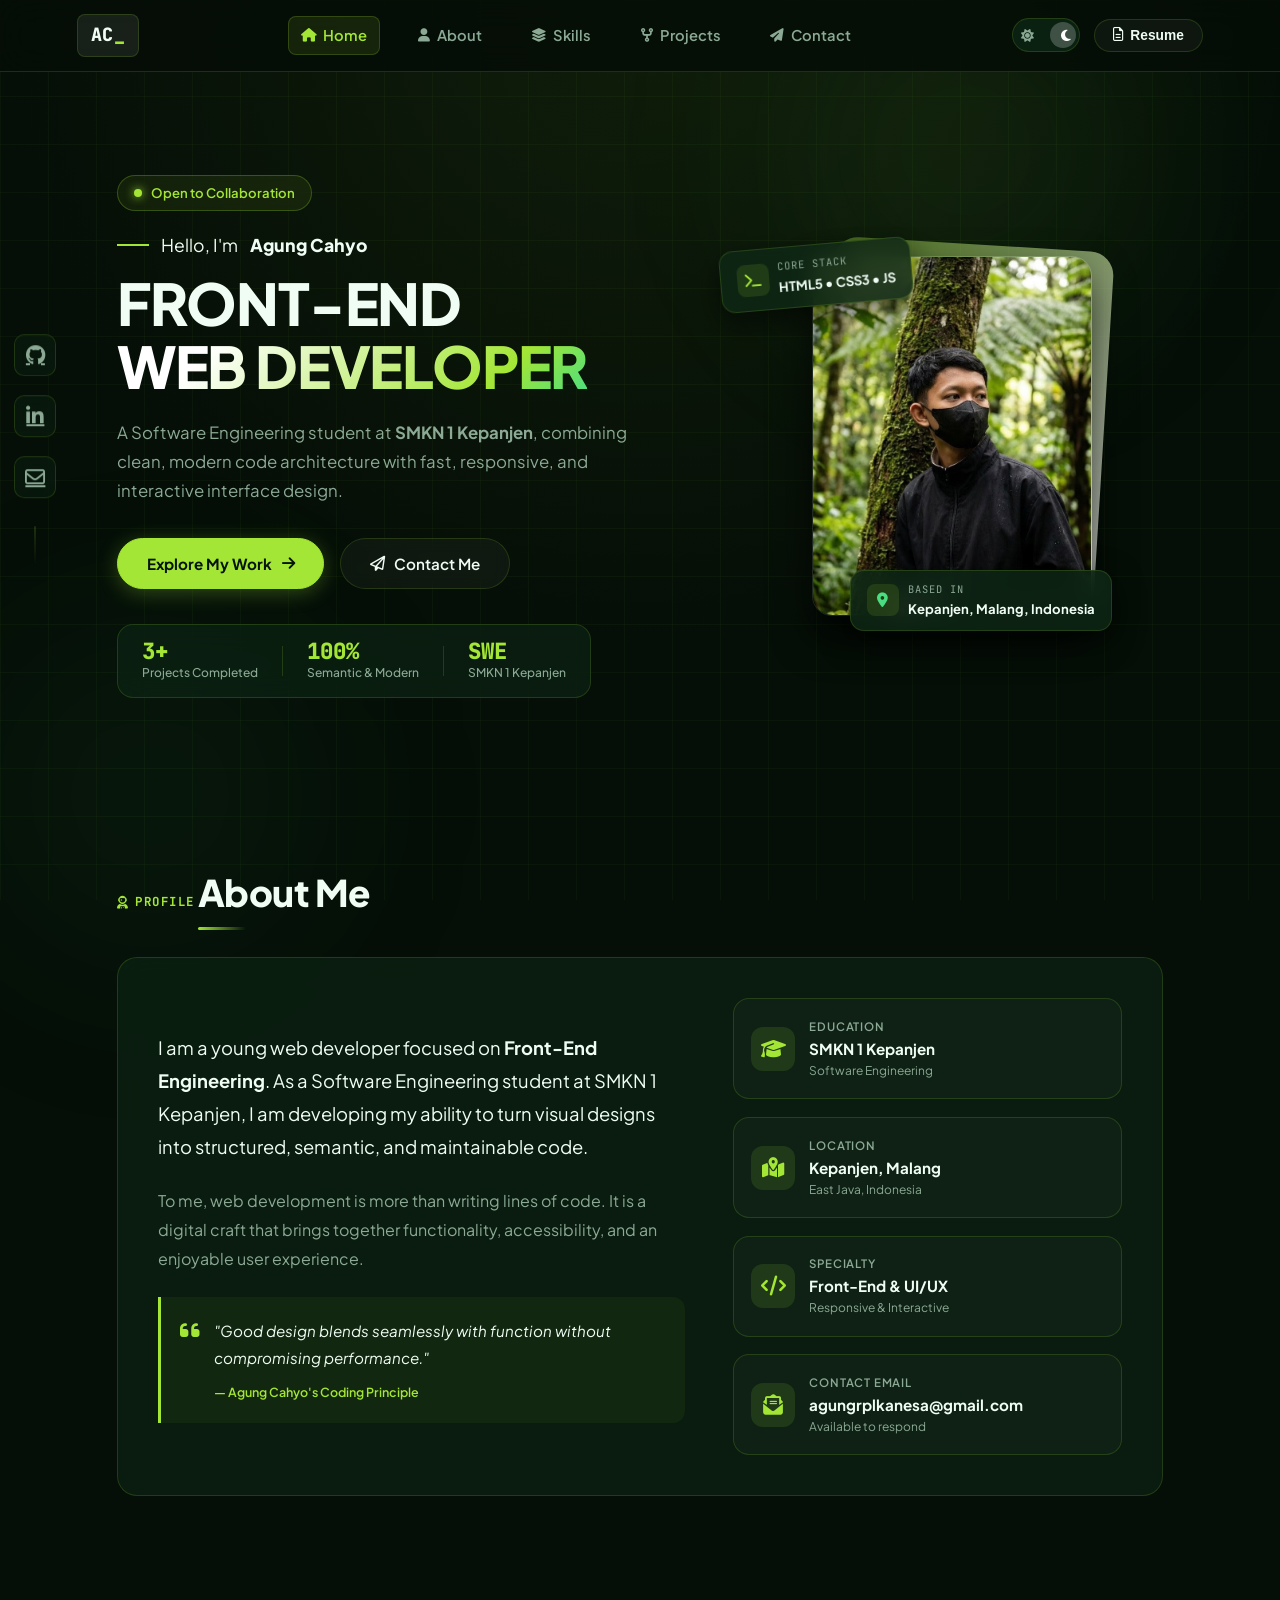
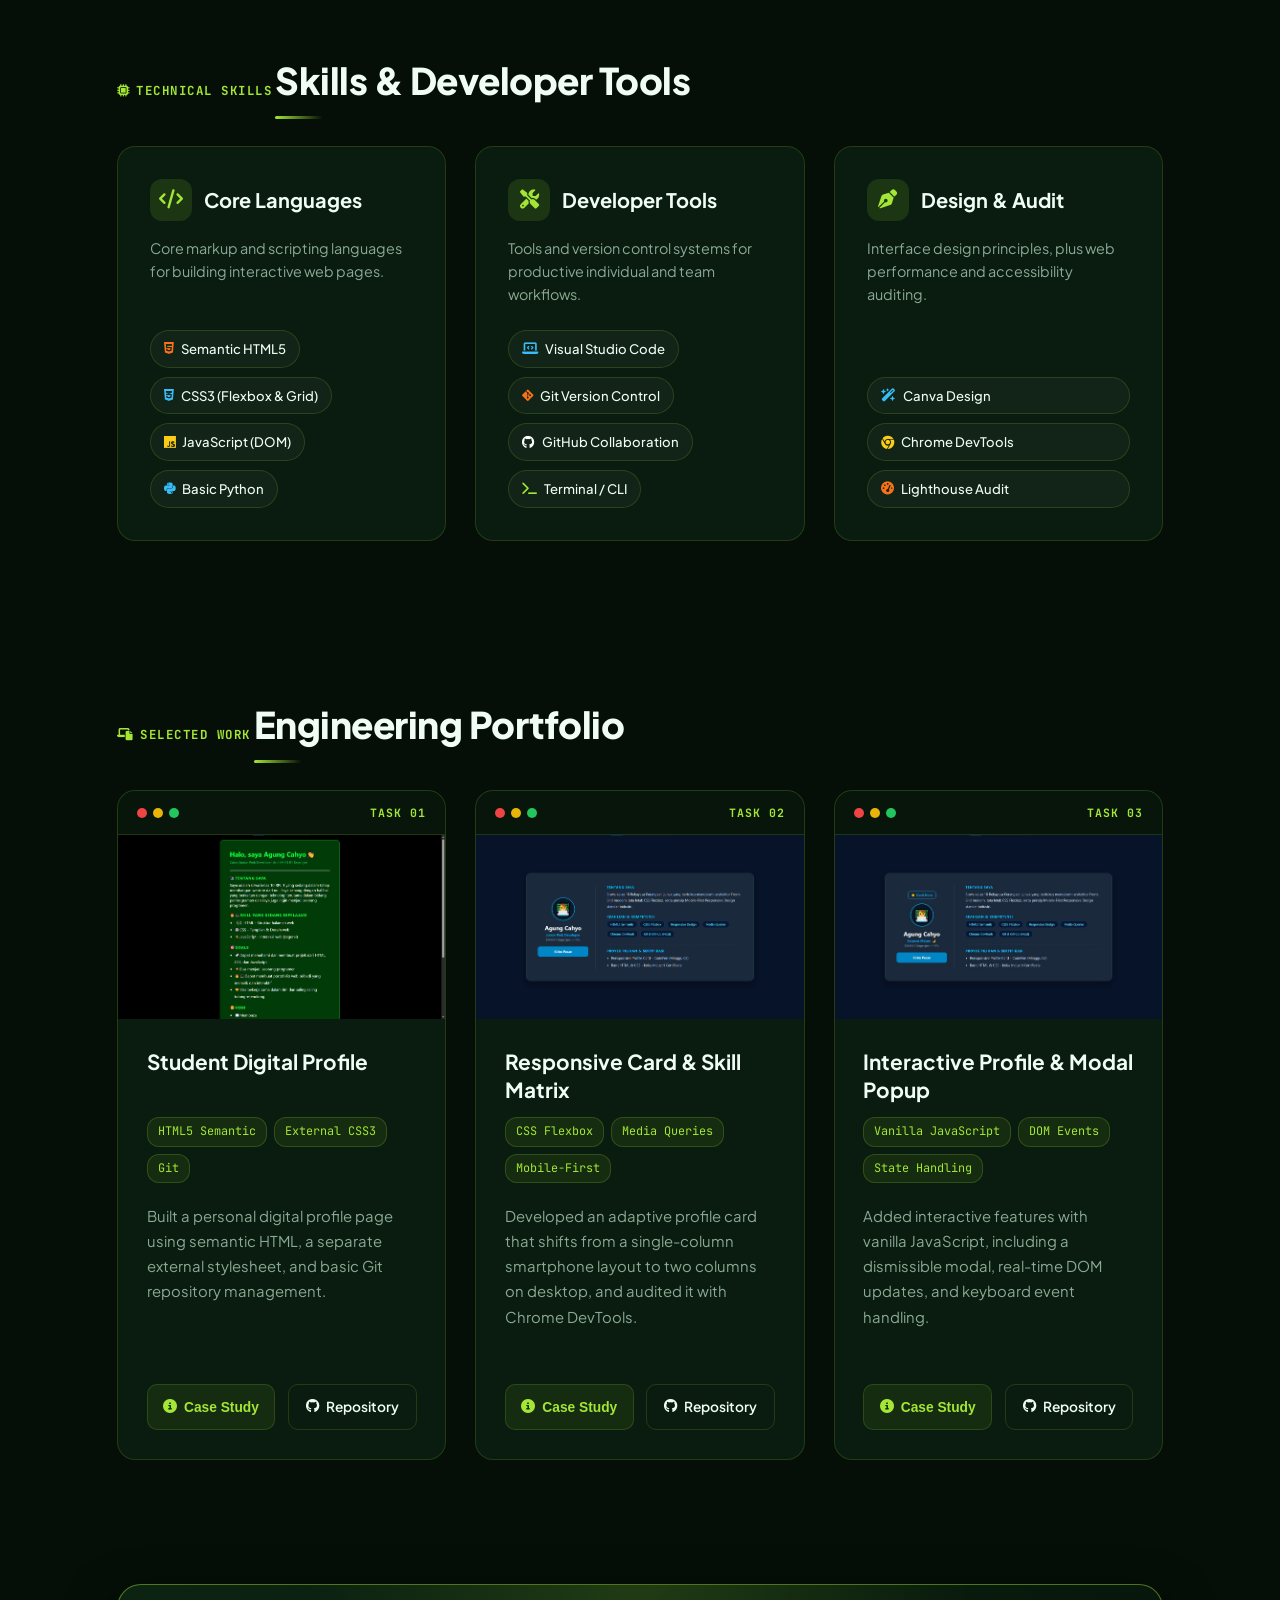
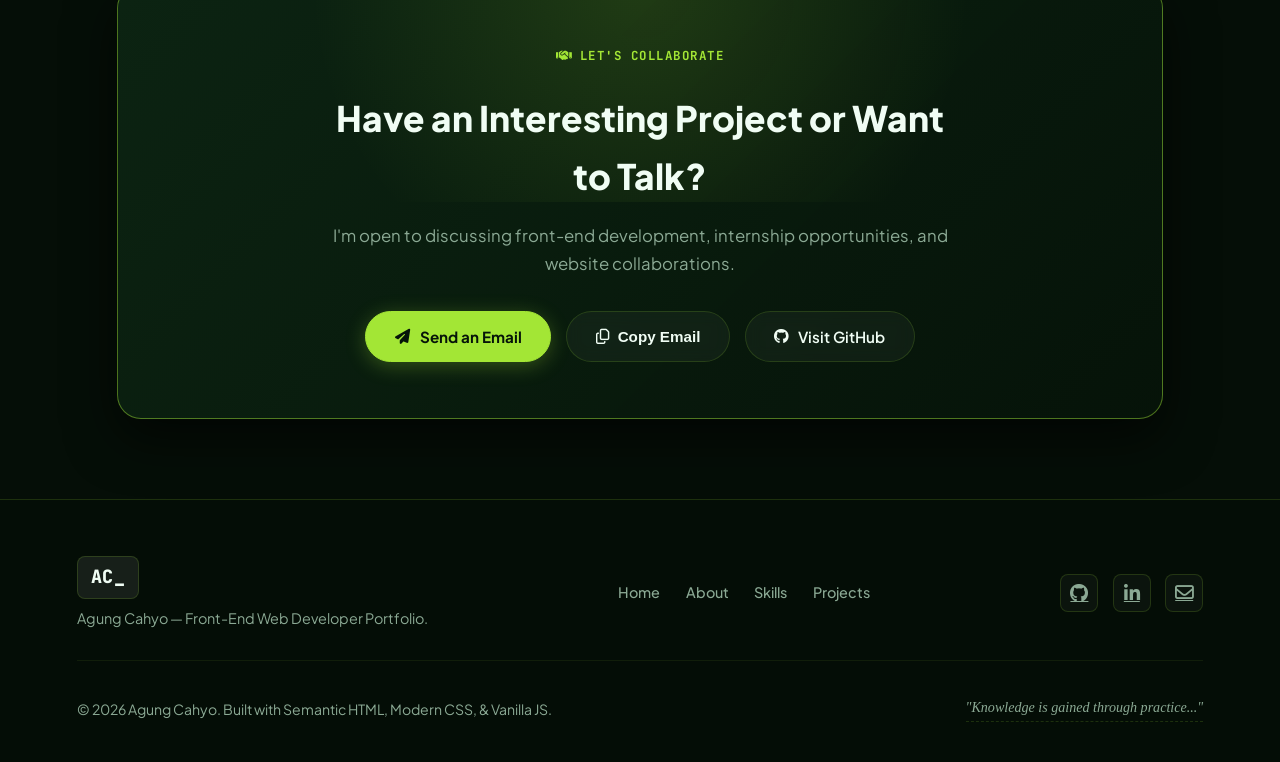
==== index.html @ c2d65a45 "Mendaftarkan file html, css, dan js ke GitHub" ====
<!DOCTYPE html>
<html lang="en">
<head>
    <meta charset="UTF-8">
    <meta name="viewport" content="width=device-width, initial-scale=1.0">
    <title>Agung Cahyo | Front-End Web Developer Portfolio</title>
    <meta name="description" content="The official portfolio of Agung Cahyo, a Software Engineering student at SMKN 1 Kepanjen. Focused on Front-End Web Development and Responsive UI/UX.">
    
    <!-- Google Fonts: Plus Jakarta Sans & JetBrains Mono -->
    <link rel="preconnect" href="https://fonts.googleapis.com">
    <link rel="preconnect" href="https://fonts.gstatic.com" crossorigin>
    <link href="https://fonts.googleapis.com/css2?family=JetBrains+Mono:wght@400;500;600&family=Plus+Jakarta+Sans:wght@400;500;600;700;800&display=swap" rel="stylesheet">
    
    <!-- Font Awesome Icons -->
    <link rel="stylesheet" href="https://cdnjs.cloudflare.com/ajax/libs/font-awesome/6.4.0/css/all.min.css">
    
    <!-- Stylesheet -->
    <link rel="stylesheet" href="style.css">
    
    <!-- JavaScript -->
    <script src="script.js" defer></script>
</head>
<body>

    <!-- Ambient Glowing Orbs -->
    <div class="ambient-glow glow-top" aria-hidden="true"></div>
    <div class="ambient-glow glow-bottom" aria-hidden="true"></div>

    <!-- SIDEBAR IKON SOSIAL (Desktop Kiri) -->
    <aside class="social-sidebar" aria-label="Media Sosial">
        <a href="https://github.com/AgungCahyo02" target="_blank" rel="noopener noreferrer" aria-label="GitHub" title="GitHub Profile">
            <i class="fa-brands fa-github"></i>
        </a>
        <a href="https://www.linkedin.com" target="_blank" rel="noopener noreferrer" aria-label="LinkedIn" title="LinkedIn Profile">
            <i class="fa-brands fa-linkedin-in"></i>
        </a>
        <a href="mailto:agungrplkanesa@gmail.com" aria-label="Send an email" title="Send an email directly">
            <i class="fa-regular fa-envelope"></i>
        </a>
        <div class="sidebar-line"></div>
    </aside>

    <!-- HEADER / NAVIGASI GLASSMORPHISM -->
    <header id="main-header">
        <a href="#hero" class="logo" aria-label="Back to home">
            <span class="logo-text">AC</span><span class="logo-cursor">_</span>
        </a>
        
        <nav id="navbar" aria-label="Navigasi Utama">
            <ul class="nav-links">
                <li><a href="#hero" class="active"><i class="fa-solid fa-house"></i> Home</a></li>
                <li><a href="#about"><i class="fa-solid fa-user"></i> About</a></li>
                <li><a href="#expertise"><i class="fa-solid fa-layer-group"></i> Skills</a></li>
                <li><a href="#projects"><i class="fa-solid fa-code-fork"></i> Projects</a></li>
                <li><a href="#contact-section"><i class="fa-solid fa-paper-plane"></i> Contact</a></li>
            </ul>
        </nav>

        <div class="header-actions">
            <!-- Tombol Toggle Kapsul Mode Gelap/Terang -->
            <button id="theme-toggle" aria-label="Change theme" title="Toggle dark / light mode">
                <div class="switch-thumb"></div>
                <i class="fa-solid fa-sun" aria-hidden="true"></i>
                <i class="fa-solid fa-moon" aria-hidden="true"></i>
            </button>
            
            <button id="btn-resume" class="btn-outline" title="View resume summary">
                <i class="fa-regular fa-file-lines"></i> <span>Resume</span>
            </button>
            
            <!-- Tombol Hamburger Mobile -->
            <button id="menu-toggle" class="menu-toggle" aria-label="Open navigation menu" aria-expanded="false">
                <i class="fa-solid fa-bars"></i>
            </button>
        </div>
    </header>

    <main>
        <!-- HERO SECTION: High Impact Split Screen -->
        <section id="hero" class="hero-bg">
            <span id="home" class="anchor-target"></span>
            
            <div class="hero-grid">
                <!-- Kolom Kiri: Teks & Tombol Interaktif -->
                <div class="hero-text">
                    <!-- Status Badge -->
                    <div class="status-pill">
                        <span class="status-dot"></span>
                        <span>Open to Collaboration</span>
                    </div>

                    <p class="greeting">
                        <span class="line"></span> Hello, I'm <strong class="name-highlight">Agung Cahyo</strong>
                    </p>
                    
                    <h1 class="hero-title">
                        FRONT-END<br>
                        <span class="text-gradient">WEB DEVELOPER</span>
                    </h1>
                    
                    <p class="description">
                        A Software Engineering student at <strong>SMKN 1 Kepanjen</strong>, combining clean, modern code architecture with fast, responsive, and interactive interface design.
                    </p>

                    <div class="hero-buttons">
                        <a href="#projects" class="btn-primary">
                            <span>Explore My Work</span>
                            <i class="fa-solid fa-arrow-right"></i>
                        </a>
                        <a href="#contact" id="btn-kontak" class="btn-secondary">
                            <i class="fa-regular fa-paper-plane"></i>
                            <span>Contact Me</span>
                        </a>
                    </div>

                    <!-- Quick Stats Ribbon -->
                    <div class="hero-stats">
                        <div class="stat-card">
                            <span class="stat-number">3+</span>
                            <span class="stat-label">Projects Completed</span>
                        </div>
                        <div class="stat-separator"></div>
                        <div class="stat-card">
                            <span class="stat-number">100%</span>
                            <span class="stat-label">Semantic & Modern</span>
                        </div>
                        <div class="stat-separator"></div>
                        <div class="stat-card">
                            <span class="stat-number">SWE</span>
                            <span class="stat-label">SMKN 1 Kepanjen</span>
                        </div>
                    </div>
                </div>

                <!-- Kolom Kanan: Foto Profil & Frame Geometris -->
                <div class="hero-image-wrapper">
                    <!-- Floating Badge Atas -->
                    <div class="floating-badge badge-top">
                        <span class="badge-icon"><i class="fa-solid fa-terminal"></i></span>
                        <div class="badge-text-group">
                            <span class="badge-sub">CORE STACK</span>
                            <strong>HTML5 • CSS3 • JS</strong>
                        </div>
                    </div>
                    
                    <!-- Kartu Foto dengan Bingkai Geometris -->
                    <div class="image-card">
                        <div class="card-glow-layer"></div>
                        <img src="ac02.jpeg" alt="Foto Profil Agung Cahyo" class="profile-img">
                        
                        <!-- Floating Badge Bawah -->
                        <div class="floating-badge badge-bottom">
                            <span class="badge-icon pulse-icon"><i class="fa-solid fa-location-dot"></i></span>
                            <div class="badge-text-group">
                                <span class="badge-sub">BASED IN</span>
                                <strong>Kepanjen, Malang, Indonesia</strong>
                            </div>
                        </div>
                    </div>
                </div>
            </div>
        </section>

        <!-- ABOUT SECTION -->
        <section id="about">
            <div class="section-header">
                <span class="section-tag"><i class="fa-solid fa-user-astronaut"></i> PROFILE</span>
                <h2>About Me</h2>
            </div>

            <div class="about-card">
                <div class="about-grid">
                    <div class="about-main-text">
                        <p class="about-lead">
                            I am a young web developer focused on <strong>Front-End Engineering</strong>. As a Software Engineering student at SMKN 1 Kepanjen, I am developing my ability to turn visual designs into structured, semantic, and maintainable code.
                        </p>
                        <p>
                            To me, web development is more than writing lines of code. It is a digital craft that brings together functionality, accessibility, and an enjoyable user experience.
                        </p>

                        <!-- Quote Filosofi -->
                        <div class="code-quote">
                            <i class="fa-solid fa-quote-left quote-icon"></i>
                            <div class="quote-text">
                                <p>"Good design blends seamlessly with function without compromising performance."</p>
                                <span>— Agung Cahyo's Coding Principle</span>
                            </div>
                        </div>
                    </div>

                    <!-- Highlights Matrix -->
                    <div class="about-highlights-grid">
                        <div class="highlight-item">
                            <div class="highlight-icon-box">
                                <i class="fa-solid fa-graduation-cap"></i>
                            </div>
                            <div class="highlight-text">
                                <span class="highlight-label">Education</span>
                                <strong>SMKN 1 Kepanjen</strong>
                                <span class="highlight-sub">Software Engineering</span>
                            </div>
                        </div>

                        <div class="highlight-item">
                            <div class="highlight-icon-box">
                                <i class="fa-solid fa-map-location-dot"></i>
                            </div>
                            <div class="highlight-text">
                                <span class="highlight-label">Location</span>
                                <strong>Kepanjen, Malang</strong>
                                <span class="highlight-sub">East Java, Indonesia</span>
                            </div>
                        </div>

                        <div class="highlight-item">
                            <div class="highlight-icon-box">
                                <i class="fa-solid fa-code"></i>
                            </div>
                            <div class="highlight-text">
                                <span class="highlight-label">Specialty</span>
                                <strong>Front-End & UI/UX</strong>
                                <span class="highlight-sub">Responsive & Interactive</span>
                            </div>
                        </div>

                        <div class="highlight-item">
                            <div class="highlight-icon-box">
                                <i class="fa-solid fa-envelope-open-text"></i>
                            </div>
                            <div class="highlight-text">
                                <span class="highlight-label">Contact Email</span>
                                <strong>agungrplkanesa@gmail.com</strong>
                                <span class="highlight-sub">Available to respond</span>
                            </div>
                        </div>
                    </div>
                </div>
            </div>
        </section>

        <!-- EXPERTISE SECTION -->
        <section id="expertise">
            <div class="section-header">
                <span class="section-tag"><i class="fa-solid fa-microchip"></i> TECHNICAL SKILLS</span>
                <h2>Skills & Developer Tools</h2>
            </div>

            <div class="grid-container">
                <!-- Kategori 1 -->
                <div class="skill-card">
                    <div class="skill-card-top">
                        <div class="skill-icon-wrapper">
                            <i class="fa-solid fa-code"></i>
                        </div>
                        <h3>Core Languages</h3>
                    </div>
                    <p class="skill-card-desc">Core markup and scripting languages for building interactive web pages.</p>
                    <div class="skill-matrix">
                        <span class="skill-tag"><i class="fa-brands fa-html5 text-orange"></i> Semantic HTML5</span>
                        <span class="skill-tag"><i class="fa-brands fa-css3-alt text-blue"></i> CSS3 (Flexbox & Grid)</span>
                        <span class="skill-tag"><i class="fa-brands fa-js text-yellow"></i> JavaScript (DOM)</span>
                        <span class="skill-tag"><i class="fa-brands fa-python text-blue"></i> Basic Python</span>
                    </div>
                </div>
                
                <!-- Kategori 2 -->
                <div class="skill-card">
                    <div class="skill-card-top">
                        <div class="skill-icon-wrapper">
                            <i class="fa-solid fa-screwdriver-wrench"></i>
                        </div>
                        <h3>Developer Tools</h3>
                    </div>
                    <p class="skill-card-desc">Tools and version control systems for productive individual and team workflows.</p>
                    <div class="skill-matrix">
                        <span class="skill-tag"><i class="fa-solid fa-laptop-code text-blue"></i> Visual Studio Code</span>
                        <span class="skill-tag"><i class="fa-brands fa-git-alt text-orange"></i> Git Version Control</span>
                        <span class="skill-tag"><i class="fa-brands fa-github text-white"></i> GitHub Collaboration</span>
                        <span class="skill-tag"><i class="fa-solid fa-terminal text-moss"></i> Terminal / CLI</span>
                    </div>
                </div>
                
                <!-- Kategori 3 -->
                <div class="skill-card">
                    <div class="skill-card-top">
                        <div class="skill-icon-wrapper">
                            <i class="fa-solid fa-pen-nib"></i>
                        </div>
                        <h3>Design & Audit</h3>
                    </div>
                    <p class="skill-card-desc">Interface design principles, plus web performance and accessibility auditing.</p>
                    <div class="skill-matrix skill-matrix-audit">
                        <span class="skill-tag"><i class="fa-solid fa-wand-magic-sparkles text-blue"></i> Canva Design</span>
                        <span class="skill-tag"><i class="fa-brands fa-chrome text-yellow"></i> Chrome DevTools</span>
                        <span class="skill-tag"><i class="fa-solid fa-gauge-high text-orange"></i> Lighthouse Audit</span>
                    </div>
                </div>
            </div>
        </section>

        <!-- PROJECTS SECTION -->
        <section id="projects">
            <div class="section-header">
                <span class="section-tag"><i class="fa-solid fa-laptop-file"></i> SELECTED WORK</span>
                <h2>Engineering Portfolio</h2>
            </div>

            <div class="project-grid">
                <!-- Proyek 1 -->
                <article class="project-card" data-project="1">
                    <a href="https://tugas1-pi.vercel.app/" class="stretched-live-link" target="_blank" rel="noopener noreferrer" aria-label="Open Task 1 live demo"></a>
                    <div class="card-browser-bar">
                        <div class="browser-dots">
                            <span class="dot dot-red"></span>
                            <span class="dot dot-yellow"></span>
                            <span class="dot dot-green"></span>
                        </div>
                        <span class="card-badge-num">TASK 01</span>
                    </div>

                    <img src="foto-tugas1.jpg" alt="Task 1 project preview" class="project-thumbnail">
                    
                    <div class="project-body">
                        <h3>Student Digital Profile</h3>
                        <div class="tech-pills">
                            <span class="pill">HTML5 Semantic</span>
                            <span class="pill">External CSS3</span>
                            <span class="pill">Git</span>
                        </div>
                        <p class="description">
                            Built a personal digital profile page using semantic HTML, a separate external stylesheet, and basic Git repository management.
                        </p>
                    </div>

                    <div class="project-links">
                        <button type="button" class="modal-trigger" data-project="1">
                            <i class="fa-solid fa-circle-info"></i> Case Study
                        </button>
                        <a href="https://github.com/AgungCahyo02/Tugas-1-SMKN-1-KEPANJEN.git" target="_blank" rel="noopener noreferrer" class="repo-link">
                            <i class="fa-brands fa-github"></i> Repository
                        </a>
                    </div>
                </article>

                <!-- Proyek 2 -->
                <article class="project-card" data-project="2">
                    <a href="https://tugas-2-smkn-1-kepanjen.vercel.app/" class="stretched-live-link" target="_blank" rel="noopener noreferrer" aria-label="Open Task 2 live demo"></a>
                    <div class="card-browser-bar">
                        <div class="browser-dots">
                            <span class="dot dot-red"></span>
                            <span class="dot dot-yellow"></span>
                            <span class="dot dot-green"></span>
                        </div>
                        <span class="card-badge-num">TASK 02</span>
                    </div>

                    <img src="foto-tugas2.jpg.png" alt="Task 2 project preview" class="project-thumbnail">

                    <div class="project-body">
                        <h3>Responsive Card & Skill Matrix</h3>
                        <div class="tech-pills">
                            <span class="pill">CSS Flexbox</span>
                            <span class="pill">Media Queries</span>
                            <span class="pill">Mobile-First</span>
                        </div>
                        <p class="description">
                            Developed an adaptive profile card that shifts from a single-column smartphone layout to two columns on desktop, and audited it with Chrome DevTools.
                        </p>
                    </div>

                    <div class="project-links">
                        <button type="button" class="modal-trigger" data-project="2">
                            <i class="fa-solid fa-circle-info"></i> Case Study
                        </button>
                        <a href="https://github.com/AgungCahyo02/Tugas-2-SMKN-1-KEPANJEN.git" target="_blank" rel="noopener noreferrer" class="repo-link">
                            <i class="fa-brands fa-github"></i> Repository
                        </a>
                    </div>
                </article>

                <!-- Proyek 3 -->
                <article class="project-card" data-project="3">
                    <a href="https://tugas-3-smkn-1-kepanjen.vercel.app/" class="stretched-live-link" target="_blank" rel="noopener noreferrer" aria-label="Open Task 3 live demo"></a>
                    <div class="card-browser-bar">
                        <div class="browser-dots">
                            <span class="dot dot-red"></span>
                            <span class="dot dot-yellow"></span>
                            <span class="dot dot-green"></span>
                        </div>
                        <span class="card-badge-num">TASK 03</span>
                    </div>

                    <img src="foto-tugas3.jpg" alt="Task 3 project preview" class="project-thumbnail">

                    <div class="project-body">
                        <h3>Interactive Profile & Modal Popup</h3>
                        <div class="tech-pills">
                            <span class="pill">Vanilla JavaScript</span>
                            <span class="pill">DOM Events</span>
                            <span class="pill">State Handling</span>
                        </div>
                        <p class="description">
                            Added interactive features with vanilla JavaScript, including a dismissible modal, real-time DOM updates, and keyboard event handling.
                        </p>
                    </div>

                    <div class="project-links">
                        <button type="button" class="modal-trigger" data-project="3">
                            <i class="fa-solid fa-circle-info"></i> Case Study
                        </button>
                        <a href="https://github.com/AgungCahyo02/Tugas-3-SMKN-1-KEPANJEN.git" target="_blank" rel="noopener noreferrer" class="repo-link">
                            <i class="fa-brands fa-github"></i> Repository
                        </a>
                    </div>
                </article>
            </div>
        </section>

        <!-- CALL TO ACTION / KONTAK SECTION -->
        <section id="contact-section" class="cta-section">
            <div class="cta-card">
                <div class="cta-content">
                    <span class="section-tag"><i class="fa-solid fa-handshake"></i> LET'S COLLABORATE</span>
                    <h2>Have an Interesting Project or Want to Talk?</h2>
                    <p>I'm open to discussing front-end development, internship opportunities, and website collaborations.</p>
                    
                    <div class="cta-actions">
                        <a href="mailto:agungrplkanesa@gmail.com" class="btn-primary">
                            <i class="fa-solid fa-paper-plane"></i> Send an Email
                        </a>
                        <button type="button" id="btn-copy-email" class="btn-secondary" title="Copy email address">
                            <i class="fa-regular fa-copy"></i> <span id="copy-text">Copy Email</span>
                        </button>
                        <a href="https://github.com/AgungCahyo02" target="_blank" rel="noopener noreferrer" class="btn-secondary">
                            <i class="fa-brands fa-github"></i> Visit GitHub
                        </a>
                    </div>
                </div>
            </div>
        </section>
    </main>

    <!-- FOOTER -->
    <footer>
        <div class="footer-content">
            <div class="footer-top">
                <div class="footer-brand">
                    <span class="logo">AC<span>_</span></span>
                    <p>Agung Cahyo — Front-End Web Developer Portfolio.</p>
                </div>

                <div class="footer-nav">
                    <a href="#hero">Home</a>
                    <a href="#about">About</a>
                    <a href="#expertise">Skills</a>
                    <a href="#projects">Projects</a>
                </div>

                <div class="footer-social">
                    <a href="https://github.com/AgungCahyo02" target="_blank" rel="noopener noreferrer" aria-label="GitHub"><i class="fa-brands fa-github"></i></a>
                    <a href="https://www.linkedin.com" target="_blank" rel="noopener noreferrer" aria-label="LinkedIn"><i class="fa-brands fa-linkedin-in"></i></a>
                    <a href="mailto:agungrplkanesa@gmail.com" aria-label="Email"><i class="fa-regular fa-envelope"></i></a>
                </div>
            </div>

            <div class="footer-bottom">
                <p>&copy; <span id="year">2026</span> Agung Cahyo. Built with Semantic HTML, Modern CSS, & Vanilla JS.</p>
                <div class="easter-egg">
                    <span class="javanese-text" title="Macapat Sinom philosophy: Knowledge is gained through practice and action">"Knowledge is gained through practice..."</span>
                </div>
            </div>
        </div>
    </footer>

    <!-- Floating Back to Top Button -->
    <button id="btn-back-to-top" class="back-to-top" aria-label="Back to the top of the page" title="Back to top">
        <i class="fa-solid fa-arrow-up"></i>
    </button>

    <!-- Toast Notification (Salin Email Feedback) -->
    <div id="toast" class="toast" role="status" aria-live="polite">
        <i class="fa-solid fa-circle-check"></i> <span>Email address copied to clipboard!</span>
    </div>

    <!-- 1. MODAL KONTAK -->
    <div id="modalKontak" class="modal-overlay" role="dialog" aria-modal="true" aria-labelledby="modalKontakTitle">
        <div class="modal-box">
            <div class="modal-icon-header">
                <i class="fa-regular fa-paper-plane"></i>
            </div>
            <h2 id="modalKontakTitle">Contact Me</h2>
            <p>Please reach out through your preferred channel:</p>
            
            <div class="modal-actions-grid">
                <a href="mailto:agungrplkanesa@gmail.com" class="btn-primary">
                    <i class="fa-regular fa-envelope"></i> Send Email
                </a>
                <a href="https://github.com/AgungCahyo02" class="btn-secondary" target="_blank" rel="noopener noreferrer">
                    <i class="fa-brands fa-github"></i> GitHub Profile
                </a>
            </div>

            <div class="contact-email-badge">
                <i class="fa-solid fa-at"></i> agungrplkanesa@gmail.com
            </div>

            <button id="btnTutupModal" class="btn-tutup">Close</button>
        </div>
    </div>

    <!-- 2. MODAL STUDI KASUS PROYEK -->
    <div id="modalStudiKasus" class="modal-overlay" role="dialog" aria-modal="true" aria-labelledby="studiKasusTitle">
        <div class="modal-box modal-box-large">
            <div class="modal-header">
                <span class="badge-label" id="studiKasusTag">CASE STUDY</span>
                <h2 id="studiKasusTitle">Project Title</h2>
                <p id="studiKasusStack" class="tech-stack">Tech Stack</p>
            </div>
            <div class="modal-body">
                <div class="case-study-section">
                    <h4><i class="fa-solid fa-bullseye"></i> Project Overview</h4>
                    <p id="studiKasusOverview">Project description...</p>
                </div>
                <div class="case-study-section">
                    <h4><i class="fa-solid fa-list-check"></i> Key Skills & Highlights</h4>
                    <ul id="studiKasusPoints" class="case-points-list">
                        <!-- Diisi secara dinamis via JS -->
                    </ul>
                </div>
            </div>
            <div class="modal-footer-actions">
                <a id="studiKasusRepo" href="#" target="_blank" rel="noopener noreferrer" class="btn-primary">
                    <i class="fa-brands fa-github"></i> Visit Repository
                </a>
                <button id="btnTutupStudiKasus" class="btn-secondary">Close</button>
            </div>
        </div>
    </div>

    <!-- 3. MODAL RESUME -->
    <div id="modalResume" class="modal-overlay" role="dialog" aria-modal="true" aria-labelledby="resumeTitle">
        <div class="modal-box">
            <div class="modal-icon-header">
                <i class="fa-regular fa-file-lines"></i>
            </div>
            <h2 id="resumeTitle">Resume Summary</h2>
            <div class="resume-preview">
                <p class="resume-intro"><strong>Agung Cahyo</strong> — Software Engineering student at SMKN 1 Kepanjen</p>
                <div class="resume-points">
                    <p><i class="fa-solid fa-check text-moss"></i> <strong>Focus:</strong> Front-End Web Development, Responsive UI/UX</p>
                    <p><i class="fa-solid fa-check text-moss"></i> <strong>Tech:</strong> Semantic HTML5, Modern CSS3, Vanilla JS DOM, Git</p>
                    <p><i class="fa-solid fa-check text-moss"></i> <strong>Auditing:</strong> Chrome DevTools Emulation & Lighthouse</p>
                </div>
                <p class="resume-note">A full Curriculum Vitae (CV) in PDF format is available upon request by email.</p>
            </div>
            <div class="modal-actions-grid">
                <a href="mailto:agungrplkanesa@gmail.com?subject=Request%20CV%20Agung%20Cahyo" class="btn-primary">
                    <i class="fa-solid fa-paper-plane"></i> Request CV by Email
                </a>
            </div>
            <button id="btnTutupResume" class="btn-tutup">Close</button>
        </div>
    </div>

</body>
</html>
---- style.css ----
/* ==========================================================================
    AGUNG CAHYO - PORTFOLIO STYLESHEET
   SMKN 1 KEPANJEN - REKAYASA PERANGKAT LUNAK
   FULLY RESPONSIVE (MOBILE, TABLET, DESKTOP)
   ========================================================================== */

/* 1. RESET & VARIABEL GLOBAL
   ========================================================================== */
*, 
*::before, 
*::after {
    margin: 0;
    padding: 0;
    box-sizing: border-box;
}

html, 
body {
    max-width: 100%;
    width: 100%;
}

main {
    width: 100%;
    max-width: 100%;
    overflow-x: hidden;
    position: relative;
}

footer {
    width: 100%;
    max-width: 100%;
    overflow-x: hidden;
}

html {
    scroll-behavior: smooth;
    scroll-padding-top: 85px;
    font-size: 16px;
}

img, 
picture, 
video, 
canvas, 
svg {
    max-width: 100%;
    height: auto;
    display: block;
}

:root {
    /* Tema Gelap (Default) */
    --bg-main: #050e07; 
    --bg-card: rgba(13, 38, 20, 0.65); 
    --bg-card-hover: rgba(18, 54, 28, 0.85);
    --text-main: #f0fdf4; 
    --text-muted: #8ba994; 
    --accent-moss: #a3e635; 
    --accent-moss-glow: rgba(163, 230, 53, 0.28);
    --accent-emerald: #4ade80;
    --border-color: rgba(163, 230, 53, 0.16); 
    --border-hover: rgba(163, 230, 53, 0.45);
    --header-bg: rgba(5, 14, 7, 0.85);
    --glass-blur: blur(16px);
    --font-sans: 'Plus Jakarta Sans', system-ui, -apple-system, sans-serif;
    --font-mono: 'JetBrains Mono', ui-monospace, monospace;
}

body {
    font-family: var(--font-sans);
    background-color: var(--bg-main);
    color: var(--text-main);
    line-height: 1.65;
    min-height: 100vh;
    position: relative;
    -webkit-font-smoothing: antialiased;
    background-image: 
        radial-gradient(circle at 50% 0%, rgba(163, 230, 53, 0.07) 0%, transparent 60%),
        linear-gradient(rgba(163, 230, 53, 0.035) 1px, transparent 1px),
        linear-gradient(90deg, rgba(163, 230, 53, 0.035) 1px, transparent 1px);
    background-size: 100% 100%, 48px 48px, 48px 48px;
    background-attachment: fixed;
}

body, header, .skill-card, .project-card, .about-card, .floating-badge, .logo, .modal-box, .cta-card {
    transition: background-color 0.4s ease, color 0.4s ease, border-color 0.4s ease, box-shadow 0.4s ease;
}

/* Helper Classes */
.text-moss { color: var(--accent-moss) !important; }
.text-orange { color: #f97316 !important; }
.text-blue { color: #38bdf8 !important; }
.text-yellow { color: #facc15 !important; }
.text-white { color: #ffffff !important; }

.anchor-target {
    display: block;
    position: relative;
    top: -85px;
    visibility: hidden;
}

/* Ambient Glowing Background Orbs */
.ambient-glow {
    position: fixed;
    border-radius: 50%;
    filter: blur(100px);
    pointer-events: none;
    z-index: 0;
    opacity: 0.6;
    max-width: 100vw;
    transition: opacity 0.5s ease;
}

.glow-top {
    top: -100px;
    right: 5%;
    width: clamp(300px, 45vw, 500px);
    height: clamp(300px, 45vw, 500px);
    background: radial-gradient(circle, rgba(163, 230, 53, 0.18) 0%, rgba(34, 197, 94, 0.08) 50%, transparent 70%);
}

.glow-bottom {
    top: 55%;
    left: -150px;
    width: clamp(350px, 50vw, 600px);
    height: clamp(350px, 50vw, 600px);
    background: radial-gradient(circle, rgba(74, 222, 128, 0.12) 0%, transparent 65%);
}

/* 2. SIDEBAR IKON SOSIAL (Desktop Kiri)
   ========================================================================== */
.social-sidebar {
    position: fixed;
    left: 0;
    top: 50%;
    transform: translateY(-50%);
    display: flex;
    flex-direction: column;
    align-items: center;
    gap: 1.2rem;
    padding: 1.5rem 0.9rem;
    z-index: 100;
}

.social-sidebar a {
    color: var(--text-muted);
    font-size: 1.25rem;
    width: 42px;
    height: 42px;
    border-radius: 10px;
    display: flex;
    align-items: center;
    justify-content: center;
    background: rgba(13, 38, 20, 0.4);
    border: 1px solid var(--border-color);
    backdrop-filter: blur(8px);
    transition: all 0.3s cubic-bezier(0.34, 1.56, 0.64, 1);
}

.social-sidebar a:hover {
    color: var(--accent-moss);
    border-color: var(--accent-moss);
    background: rgba(163, 230, 53, 0.12);
    transform: translateX(5px) scale(1.1);
    box-shadow: 0 4px 15px var(--accent-moss-glow);
}

.sidebar-line {
    width: 2px;
    height: 40px;
    background: linear-gradient(to bottom, var(--border-color), transparent);
    margin-top: 0.5rem;
}

/* 3. HEADER & NAVIGASI GLASSMORPHISM
   ========================================================================== */
header {
    position: sticky;
    top: 0;
    z-index: 1000;
    background: var(--header-bg);
    backdrop-filter: var(--glass-blur);
    -webkit-backdrop-filter: var(--glass-blur);
    border-bottom: 1px solid var(--border-color);
    display: flex;
    justify-content: space-between;
    align-items: center;
    padding: 0.85rem 6% 0.85rem max(6%, 76px);
    max-width: 100%;
    width: 100%;
}

.logo {
    display: inline-flex;
    align-items: center;
    background: rgba(255, 255, 255, 0.08);
    border: 1px solid var(--border-color);
    padding: 0.35rem 0.8rem;
    border-radius: 8px;
    text-decoration: none;
    font-family: var(--font-mono);
    font-weight: 800;
    font-size: 1.15rem;
    letter-spacing: 0.5px;
    color: var(--text-main);
    transition: all 0.3s ease;
    flex-shrink: 0;
}

.logo-text {
    color: inherit;
}

.logo .logo-cursor {
    color: var(--accent-moss);
    animation: blink 1.2s infinite;
}

@keyframes blink {
    0%, 100% { opacity: 1; }
    50% { opacity: 0; }
}

.logo:hover {
    border-color: var(--accent-moss);
    box-shadow: 0 0 15px var(--accent-moss-glow);
    transform: translateY(-1px);
}

.nav-links {
    display: flex;
    gap: clamp(1rem, 2vw, 1.8rem);
    list-style: none;
    align-items: center;
}

.nav-links a {
    color: var(--text-muted);
    text-decoration: none;
    font-size: 0.92rem;
    font-weight: 600;
    padding: 0.4rem 0.75rem;
    border-radius: 8px;
    display: inline-flex;
    align-items: center;
    gap: 7px;
    transition: all 0.25s ease;
    white-space: nowrap;
}

.nav-links a i {
    font-size: 0.85rem;
    color: var(--text-muted);
    transition: color 0.25s ease;
}

.nav-links a:hover {
    color: var(--text-main);
    background: rgba(163, 230, 53, 0.07);
}

.nav-links a:hover i {
    color: var(--accent-moss);
}

.nav-links a.active {
    color: var(--accent-moss);
    background: rgba(163, 230, 53, 0.1);
    border: 1px solid rgba(163, 230, 53, 0.2);
}

.nav-links a.active i {
    color: var(--accent-moss);
}

.header-actions {
    display: flex;
    align-items: center;
    gap: 0.85rem;
    flex-shrink: 0;
}

/* Tombol Toggle Tema */
#theme-toggle {
    position: relative;
    display: flex;
    align-items: center;
    justify-content: space-between;
    width: 68px; 
    height: 34px; 
    background-color: rgba(13, 38, 20, 0.8); 
    border-radius: 50px;
    border: 1px solid var(--border-color);
    padding: 0 8px;
    cursor: pointer;
    outline: none;
    transition: all 0.3s ease;
}

#theme-toggle:hover {
    border-color: var(--accent-moss);
    box-shadow: 0 0 12px var(--accent-moss-glow);
}

.switch-thumb {
    position: absolute;
    top: 50%;
    left: 3px;
    transform: translateY(-50%) translateX(34px);
    width: 26px; 
    height: 26px;
    background-color: rgba(255, 255, 255, 0.22);
    border-radius: 50%;
    z-index: 1;
    pointer-events: none;
    transition: transform 0.4s cubic-bezier(0.34, 1.56, 0.64, 1);
}

#theme-toggle i {
    font-size: 13px; 
    color: var(--text-muted);
    z-index: 2;
    pointer-events: none;
    transition: color 0.4s ease;
}

#theme-toggle .fa-moon { color: #ffffff; }
#theme-toggle .fa-sun { color: var(--text-muted); }

.btn-outline {
    background: rgba(255, 255, 255, 0.04);
    border: 1px solid var(--border-color);
    color: var(--text-main);
    padding: 0.48rem 1.15rem;
    border-radius: 20px;
    text-decoration: none;
    font-size: 0.86rem;
    font-weight: 600;
    display: inline-flex;
    align-items: center;
    gap: 7px;
    cursor: pointer;
    transition: all 0.3s ease;
    white-space: nowrap;
}

.btn-outline:hover { 
    background: var(--accent-moss); 
    color: #061409; 
    border-color: var(--accent-moss);
    box-shadow: 0 4px 15px var(--accent-moss-glow);
    transform: translateY(-1px);
}

.menu-toggle {
    display: none;
    background: rgba(255, 255, 255, 0.05);
    border: 1px solid var(--border-color);
    color: var(--text-main);
    width: 40px;
    height: 40px;
    border-radius: 10px;
    align-items: center;
    justify-content: center;
    cursor: pointer;
    font-size: 1.15rem;
    transition: 0.3s;
}

.menu-toggle:hover {
    border-color: var(--accent-moss);
    color: var(--accent-moss);
}

/* 4. HERO SECTION
   ========================================================================== */
.hero-bg {
    position: relative;
}

#hero {
    max-width: 1200px;
    margin: 0 auto;
    padding: clamp(3rem, 6vw, 4.5rem) 6% clamp(2.5rem, 5vw, 3.5rem) max(6%, 76px);
    position: relative;
    z-index: 1;
}

.hero-grid {
    display: grid;
    grid-template-columns: 1.15fr 0.85fr;
    gap: clamp(2rem, 4vw, 3.5rem);
    align-items: center;
    min-height: 65vh;
}

/* Status Pill */
.status-pill {
    display: inline-flex;
    align-items: center;
    gap: 9px;
    padding: 0.4rem 1rem;
    background: rgba(163, 230, 53, 0.08);
    border: 1px solid rgba(163, 230, 53, 0.25);
    border-radius: 50px;
    font-size: clamp(0.75rem, 1.8vw, 0.82rem);
    font-weight: 600;
    color: var(--accent-moss);
    margin-bottom: 1.2rem;
    backdrop-filter: blur(8px);
    max-width: 100%;
}

.status-dot {
    width: 8px;
    height: 8px;
    background-color: var(--accent-moss);
    border-radius: 50%;
    box-shadow: 0 0 10px var(--accent-moss);
    animation: pulseDot 2s infinite;
    flex-shrink: 0;
}

@keyframes pulseDot {
    0% { transform: scale(0.95); box-shadow: 0 0 0 0 rgba(163, 230, 53, 0.7); }
    70% { transform: scale(1); box-shadow: 0 0 0 8px rgba(163, 230, 53, 0); }
    100% { transform: scale(0.95); box-shadow: 0 0 0 0 rgba(163, 230, 53, 0); }
}

.greeting {
    display: flex;
    align-items: center;
    gap: 12px;
    color: var(--text-main);
    font-size: clamp(1rem, 2vw, 1.1rem);
    margin-bottom: 0.8rem;
}

.greeting .line {
    width: 32px;
    height: 2px;
    background: var(--accent-moss);
    flex-shrink: 0;
}

.name-highlight {
    color: var(--text-main);
    font-weight: 800;
}

.hero-title {
    font-size: clamp(2.2rem, 5.5vw, 3.6rem);
    font-weight: 800;
    line-height: 1.08;
    letter-spacing: -1.2px;
    margin-bottom: 1.3rem;
    word-break: break-word;
}

.text-gradient {
    background: linear-gradient(135deg, #ffffff 20%, var(--accent-moss) 80%, #4ade80 100%);
    -webkit-background-clip: text;
    background-clip: text;
    -webkit-text-fill-color: transparent;
    color: transparent;
    display: inline-block;
}

.hero-text .description {
    color: var(--text-muted);
    font-size: clamp(0.95rem, 1.8vw, 1.05rem);
    max-width: 95%;
    margin-bottom: 2rem;
    line-height: 1.75;
}

.hero-buttons {
    display: flex;
    gap: 1rem;
    flex-wrap: wrap;
    margin-bottom: 2.2rem;
}

.btn-primary {
    display: inline-flex;
    align-items: center;
    gap: 10px;
    background: var(--accent-moss);
    color: #061409;
    padding: 0.75rem 1.8rem;
    border-radius: 30px;
    text-decoration: none;
    font-weight: 700;
    font-size: 0.95rem;
    border: 1px solid var(--accent-moss);
    cursor: pointer;
    box-shadow: 0 4px 20px var(--accent-moss-glow);
    transition: all 0.3s cubic-bezier(0.34, 1.56, 0.64, 1);
    white-space: nowrap;
}

.btn-primary:hover { 
    background: #bbf7d0; 
    border-color: #bbf7d0;
    transform: translateY(-3px) scale(1.02); 
    box-shadow: 0 8px 25px rgba(163, 230, 53, 0.5);
}

.btn-secondary {
    display: inline-flex;
    align-items: center;
    gap: 9px;
    background: rgba(255, 255, 255, 0.04);
    color: var(--text-main);
    border: 1px solid var(--border-color);
    padding: 0.75rem 1.8rem;
    border-radius: 30px;
    text-decoration: none;
    font-weight: 600;
    font-size: 0.95rem;
    cursor: pointer;
    backdrop-filter: blur(8px);
    transition: all 0.3s ease;
    white-space: nowrap;
}

.btn-secondary:hover { 
    border-color: var(--accent-moss); 
    color: var(--accent-moss);
    background: rgba(163, 230, 53, 0.08);
    transform: translateY(-2px);
}

/* Quick Stats Ribbon */
.hero-stats {
    display: inline-flex;
    align-items: center;
    gap: clamp(1rem, 2.5vw, 1.5rem);
    background: var(--bg-card);
    border: 1px solid var(--border-color);
    padding: 0.85rem clamp(1rem, 2vw, 1.5rem);
    border-radius: 16px;
    backdrop-filter: var(--glass-blur);
    max-width: 100%;
    flex-wrap: wrap;
}

.stat-card {
    display: flex;
    flex-direction: column;
}

.stat-number {
    font-family: var(--font-mono);
    font-size: clamp(1.2rem, 2.5vw, 1.4rem);
    font-weight: 800;
    color: var(--accent-moss);
    line-height: 1.1;
}

.stat-label {
    font-size: 0.75rem;
    color: var(--text-muted);
    font-weight: 500;
}

.stat-separator {
    width: 1px;
    height: 30px;
    background: var(--border-color);
}

/* Kartu Foto & Elemen Melayang */
.hero-image-wrapper {
    position: relative;
    display: flex;
    justify-content: center;
    align-items: center;
    max-width: 100%;
}

.image-card {
    position: relative;
    width: clamp(230px, 30vw, 280px);
    height: clamp(300px, 38vw, 360px);
    z-index: 2;
    animation: float 6s ease-in-out infinite;
}

@keyframes float {
    0% { transform: translateY(0px); }
    50% { transform: translateY(-12px); }
    100% { transform: translateY(0px); }
}

.card-glow-layer {
    position: absolute;
    top: -12px;
    left: 12px;   
    right: -12px; 
    bottom: 12px;
    background: linear-gradient(135deg, rgba(163, 230, 53, 0.4) 0%, rgba(255, 255, 255, 0.8) 100%);
    border-radius: 24px;
    z-index: -1;
    transform: rotate(3.5deg); 
    transition: all 0.4s ease;
}

.image-card:hover .card-glow-layer {
    transform: rotate(0deg) scale(1.03);
    background: var(--accent-moss);
    box-shadow: 0 0 30px var(--accent-moss-glow);
}

.profile-img {
    width: 100%;
    height: 100%;
    object-fit: cover;
    border-radius: 20px;
    box-shadow: 0 20px 40px rgba(0, 0, 0, 0.7);
    border: 1px solid rgba(255, 255, 255, 0.1);
    position: relative;
    z-index: 2;
    transition: transform 0.4s ease;
}

.image-card:hover .profile-img {
    transform: scale(1.02);
}

.floating-badge {
    position: absolute;
    background: rgba(13, 38, 20, 0.85);
    backdrop-filter: blur(12px);
    color: #fff;
    padding: 0.65rem 1rem;
    border-radius: 14px;
    box-shadow: 0 10px 30px rgba(0, 0, 0, 0.6);
    z-index: 3;
    border: 1px solid var(--border-color);
    display: flex;
    align-items: center;
    gap: 9px;
    transition: all 0.3s ease;
    max-width: 90vw;
}

.floating-badge:hover {
    border-color: var(--accent-moss);
    transform: scale(1.04);
}

.badge-top {
    top: -12px;
    left: -20px;
    transform: rotate(-5deg);
}

.badge-bottom {
    bottom: -15px;
    right: -20px;
}

.badge-icon {
    width: 32px;
    height: 32px;
    border-radius: 8px;
    background: rgba(163, 230, 53, 0.12);
    color: var(--accent-moss);
    display: flex;
    align-items: center;
    justify-content: center;
    font-size: 0.9rem;
    flex-shrink: 0;
}

.pulse-icon {
    color: var(--accent-emerald);
}

.badge-text-group {
    display: flex;
    flex-direction: column;
}

.badge-sub {
    font-size: 0.65rem;
    font-family: var(--font-mono);
    color: var(--text-muted);
    letter-spacing: 1px;
}

.badge-text-group strong {
    font-size: 0.82rem;
    color: var(--text-main);
    white-space: nowrap;
}

/* 5. SECTION HEADERS & ABOUT
   ========================================================================== */
section {
    padding: clamp(3.5rem, 6vw, 5rem) 6% clamp(3.5rem, 6vw, 5rem) max(6%, 76px);
    max-width: 1200px;
    margin: 0 auto;
    position: relative;
    z-index: 1;
}

.section-tag {
    display: inline-flex;
    align-items: center;
    gap: 6px;
    font-family: var(--font-mono);
    font-size: 0.78rem;
    font-weight: 700;
    color: var(--accent-moss);
    letter-spacing: 1.5px;
    margin-bottom: 0.6rem;
    text-transform: uppercase;
}

.section-header h2 {
    font-size: clamp(1.8rem, 4vw, 2.3rem);
    font-weight: 800;
    letter-spacing: -0.5px;
    color: var(--text-main);
    margin-bottom: 2.2rem;
    position: relative;
    display: inline-block;
}

.section-header h2::after {
    content: '';
    position: absolute;
    left: 0;
    bottom: -8px;
    width: 48px;
    height: 3px;
    background: linear-gradient(90deg, var(--accent-moss), transparent);
    border-radius: 2px;
}

/* ABOUT SECTION */
.about-card {
    background: var(--bg-card);
    border: 1px solid var(--border-color);
    border-radius: 20px;
    padding: clamp(1.5rem, 3.5vw, 2.5rem);
    backdrop-filter: var(--glass-blur);
    transition: 0.3s ease;
}

.about-card:hover {
    border-color: var(--border-hover);
    box-shadow: 0 15px 35px rgba(0, 0, 0, 0.5);
}

.about-grid {
    display: grid;
    grid-template-columns: 1.15fr 0.85fr;
    gap: clamp(2rem, 4vw, 3rem);
    align-items: center;
}

.about-lead {
    font-size: clamp(1.05rem, 2vw, 1.15rem) !important;
    color: var(--text-main) !important;
    line-height: 1.8;
    margin-bottom: 1.2rem;
}

.about-main-text p {
    color: var(--text-muted);
    font-size: clamp(0.92rem, 1.5vw, 1rem);
    line-height: 1.8;
    margin-bottom: 1.5rem;
}

.code-quote {
    display: flex;
    align-items: flex-start;
    gap: 14px;
    background: rgba(163, 230, 53, 0.05);
    border-left: 3px solid var(--accent-moss);
    padding: 1.2rem;
    border-radius: 0 12px 12px 0;
    margin-top: 1.5rem;
}

.quote-icon {
    color: var(--accent-moss);
    font-size: 1.4rem;
    margin-top: 2px;
    flex-shrink: 0;
}

.quote-text p {
    font-style: italic;
    color: var(--text-main) !important;
    font-size: 0.95rem !important;
    margin-bottom: 0.4rem !important;
}

.quote-text span {
    font-size: 0.78rem;
    color: var(--accent-moss);
    font-weight: 600;
}

.about-highlights-grid {
    display: grid;
    grid-template-columns: repeat(auto-fit, minmax(min(100%, 210px), 1fr));
    gap: 1.1rem;
}

.highlight-item {
    display: flex;
    align-items: center;
    gap: 14px;
    padding: 1.1rem;
    background: rgba(255, 255, 255, 0.025);
    border: 1px solid var(--border-color);
    border-radius: 16px;
    transition: all 0.3s cubic-bezier(0.34, 1.56, 0.64, 1);
}

.highlight-item:hover {
    border-color: var(--accent-moss);
    background: rgba(163, 230, 53, 0.06);
    transform: translateY(-3px);
}

.highlight-icon-box {
    width: 44px;
    height: 44px;
    border-radius: 12px;
    background: rgba(163, 230, 53, 0.12);
    color: var(--accent-moss);
    display: flex;
    align-items: center;
    justify-content: center;
    font-size: 1.25rem;
    flex-shrink: 0;
}

.highlight-text {
    display: flex;
    flex-direction: column;
}

.highlight-label {
    font-size: 0.72rem;
    color: var(--text-muted);
    text-transform: uppercase;
    letter-spacing: 0.8px;
    font-weight: 600;
}

.highlight-text strong {
    font-size: 0.95rem;
    color: var(--text-main);
    word-break: break-word;
}

.highlight-sub {
    font-size: 0.75rem;
    color: var(--text-muted);
}

/* 6. EXPERTISE SECTION
   ========================================================================== */
.grid-container {
    display: grid;
    grid-template-columns: repeat(auto-fit, minmax(min(100%, 290px), 1fr));
    gap: 1.8rem;
}

.skill-card {
    background: var(--bg-card);
    border: 1px solid var(--border-color);
    border-radius: 18px;
    padding: clamp(1.4rem, 2.5vw, 2rem);
    backdrop-filter: var(--glass-blur);
    display: flex;
    flex-direction: column;
    transition: all 0.35s ease;
}

.skill-card:hover {
    border-color: var(--border-hover);
    transform: translateY(-6px);
    box-shadow: 0 15px 35px rgba(0, 0, 0, 0.6);
}

.skill-card-top {
    display: flex;
    align-items: center;
    gap: 12px;
    margin-bottom: 1rem;
}

.skill-icon-wrapper {
    width: 42px;
    height: 42px;
    border-radius: 12px;
    background: rgba(163, 230, 53, 0.12);
    color: var(--accent-moss);
    display: flex;
    align-items: center;
    justify-content: center;
    font-size: 1.2rem;
    flex-shrink: 0;
}

.skill-card h3 {
    font-size: clamp(1.15rem, 2vw, 1.25rem);
    color: var(--text-main);
    font-weight: 700;
}

.skill-card-desc {
    color: var(--text-muted);
    font-size: 0.9rem;
    line-height: 1.6;
    margin-bottom: 1.5rem;
}

.skill-matrix {
    display: flex;
    flex-wrap: wrap;
    gap: 9px;
    margin-top: auto;
}

.skill-matrix-audit {
    display: grid;
    grid-template-columns: minmax(0, 1fr);
}

.skill-matrix-audit .skill-tag {
    width: 100%;
}

.skill-tag {
    background: rgba(255, 255, 255, 0.035);
    border: 1px solid var(--border-color);
    color: var(--text-main);
    padding: 7px 13px;
    border-radius: 20px;
    font-size: 0.82rem;
    font-weight: 500;
    display: inline-flex;
    align-items: center;
    gap: 7px;
    transition: all 0.3s ease;
}

.skill-tag:hover {
    background: rgba(163, 230, 53, 0.15);
    border-color: var(--accent-moss);
    color: #ffffff;
    transform: translateY(-2px);
    box-shadow: 0 4px 12px var(--accent-moss-glow);
}

/* 7. PROJECTS SECTION (SHOWCASE)
   ========================================================================== */
.project-grid {
    display: grid;
    grid-template-columns: repeat(auto-fit, minmax(min(100%, 290px), 1fr));
    gap: 1.8rem;
}

.project-card {
    position: relative;
    background: var(--bg-card);
    border: 1px solid var(--border-color);
    border-radius: 18px;
    overflow: hidden;
    display: flex;
    flex-direction: column;
    backdrop-filter: var(--glass-blur);
    transition: all 0.35s cubic-bezier(0.34, 1.56, 0.64, 1);
}

.project-thumbnail {
    position: relative;
    z-index: 1;
    display: block;
    width: 100%;
    aspect-ratio: 16 / 9;
    object-fit: cover;
    pointer-events: none;
}

.stretched-live-link {
    position: absolute;
    inset: 0;
    z-index: 2;
}

.stretched-live-link:focus-visible {
    outline: 3px solid var(--accent-moss);
    outline-offset: -4px;
}

.project-card:hover {
    border-color: var(--accent-moss);
    transform: translateY(-6px);
    box-shadow: 0 16px 40px rgba(0, 0, 0, 0.7);
}

.card-browser-bar {
    position: relative;
    z-index: 1;
    pointer-events: none;
    background: rgba(0, 0, 0, 0.25);
    border-bottom: 1px solid var(--border-color);
    padding: 0.75rem 1.2rem;
    display: flex;
    justify-content: space-between;
    align-items: center;
}

.browser-dots {
    display: flex;
    gap: 6px;
}

.dot {
    width: 10px;
    height: 10px;
    border-radius: 50%;
}

.dot-red { background: #ef4444; }
.dot-yellow { background: #eab308; }
.dot-green { background: #22c55e; }

.card-badge-num {
    font-family: var(--font-mono);
    font-size: 0.72rem;
    font-weight: 700;
    color: var(--accent-moss);
    letter-spacing: 1px;
}

.project-body {
    position: relative;
    z-index: 1;
    pointer-events: none;
    padding: clamp(1.4rem, 2.5vw, 1.8rem);
    display: flex;
    flex-direction: column;
    flex-grow: 1;
}

.project-card h3 {
    font-size: clamp(1.18rem, 2vw, 1.3rem);
    font-weight: 700;
    color: var(--text-main);
    margin-bottom: 0.8rem;
    line-height: 1.35;
    min-height: 2.7em;
}

.tech-pills {
    display: flex;
    flex-wrap: wrap;
    gap: 7px;
    min-height: 4.2rem;
    align-content: flex-start;
    margin-bottom: 1.2rem;
}

.tech-pills .pill {
    background: rgba(163, 230, 53, 0.08);
    border: 1px solid rgba(163, 230, 53, 0.2);
    color: var(--accent-moss);
    font-family: var(--font-mono);
    font-size: 0.74rem;
    padding: 4px 10px;
    border-radius: 12px;
}

.project-card .description {
    color: var(--text-muted);
    font-size: 0.93rem;
    line-height: 1.7;
    margin-bottom: 1.6rem;
}

.project-links {
    position: relative;
    z-index: 5;
    pointer-events: auto;
    display: flex;
    gap: 0.8rem;
    padding: 0 clamp(1.4rem, 2.5vw, 1.8rem) clamp(1.4rem, 2.5vw, 1.8rem);
    margin-top: auto;
    flex-wrap: wrap;
}

.project-links button, 
.project-links a {
    flex: 1;
    min-width: 125px;
    padding: 0.65rem 0.85rem;
    text-align: center;
    text-decoration: none;
    font-size: 0.86rem;
    font-weight: 600;
    border-radius: 10px;
    border: 1px solid var(--border-color);
    cursor: pointer;
    display: inline-flex;
    align-items: center;
    justify-content: center;
    gap: 7px;
    transition: all 0.3s ease;
    white-space: nowrap;
}

.modal-trigger {
    background: rgba(163, 230, 53, 0.08);
    color: var(--accent-moss);
}

.modal-trigger:hover {
    background: var(--accent-moss) !important;
    color: #061409 !important;
    border-color: var(--accent-moss) !important;
    transform: translateY(-2px);
}

.repo-link {
    background: transparent;
    color: var(--text-main);
}

.repo-link:hover {
    background: rgba(255, 255, 255, 0.08);
    border-color: var(--text-main);
    transform: translateY(-2px);
}

/* 8. CALL TO ACTION / KONTAK SECTION
   ========================================================================== */
.cta-section {
    padding: 3rem 6% 5rem max(6%, 76px);
}

.cta-card {
    background: linear-gradient(135deg, rgba(13, 38, 20, 0.9) 0%, rgba(6, 20, 9, 0.95) 100%);
    border: 1px solid var(--border-hover);
    border-radius: 24px;
    padding: clamp(2rem, 5vw, 3.5rem) clamp(1.2rem, 4vw, 3rem);
    text-align: center;
    position: relative;
    overflow: hidden;
    box-shadow: 0 20px 50px rgba(0, 0, 0, 0.6);
}

.cta-card::before {
    content: '';
    position: absolute;
    top: -50%;
    left: 50%;
    transform: translateX(-50%);
    width: 80%;
    height: 100%;
    background: radial-gradient(circle, rgba(163, 230, 53, 0.15) 0%, transparent 70%);
    pointer-events: none;
}

.cta-content {
    position: relative;
    z-index: 2;
    max-width: 650px;
    margin: 0 auto;
}

.cta-content h2 {
    font-size: clamp(1.6rem, 3.5vw, 2.2rem);
    font-weight: 800;
    margin: 0.8rem 0 1rem 0;
    color: var(--text-main);
}

.cta-content p {
    color: var(--text-muted);
    font-size: clamp(0.95rem, 1.8vw, 1.05rem);
    line-height: 1.7;
    margin-bottom: 2rem;
}

.cta-actions {
    display: flex;
    justify-content: center;
    gap: 0.9rem;
    flex-wrap: wrap;
}

/* 9. FOOTER
   ========================================================================== */
footer {
    background: rgba(5, 14, 7, 0.95);
    border-top: 1px solid var(--border-color);
    padding: clamp(2.5rem, 5vw, 3.5rem) 6% 2.5rem max(6%, 76px);
    position: relative;
    z-index: 10;
}

.footer-content {
    max-width: 1200px;
    margin: 0 auto;
    display: flex;
    flex-direction: column;
    gap: 2.2rem;
}

.footer-top {
    display: flex;
    justify-content: space-between;
    align-items: center;
    flex-wrap: wrap;
    gap: 1.8rem;
    padding-bottom: 1.8rem;
    border-bottom: 1px solid rgba(163, 230, 53, 0.08);
}

.footer-brand p {
    color: var(--text-muted);
    font-size: 0.9rem;
    margin-top: 0.5rem;
}

.footer-nav {
    display: flex;
    gap: clamp(1rem, 2vw, 1.8rem);
    flex-wrap: wrap;
}

.footer-nav a {
    color: var(--text-muted);
    text-decoration: none;
    font-size: 0.9rem;
    font-weight: 500;
    transition: 0.3s;
}

.footer-nav a:hover {
    color: var(--accent-moss);
}

.footer-social {
    display: flex;
    gap: 0.9rem;
}

.footer-social a {
    color: var(--text-muted);
    font-size: 1.15rem;
    width: 38px;
    height: 38px;
    border-radius: 8px;
    display: flex;
    align-items: center;
    justify-content: center;
    background: rgba(255, 255, 255, 0.03);
    border: 1px solid var(--border-color);
    transition: 0.3s;
}

.footer-social a:hover {
    color: var(--accent-moss);
    border-color: var(--accent-moss);
    transform: translateY(-2px);
}

.footer-bottom {
    display: flex;
    justify-content: space-between;
    align-items: center;
    flex-wrap: wrap;
    gap: 1rem;
    font-size: 0.88rem;
    color: var(--text-muted);
}

.easter-egg {
    display: inline-flex;
    align-items: center;
}

.javanese-text {
    font-style: italic;
    font-family: Georgia, serif;
    color: var(--text-muted);
    border-bottom: 1px dashed var(--border-color);
    padding-bottom: 2px;
    cursor: help;
    transition: 0.3s;
}

.javanese-text:hover {
    color: var(--accent-moss);
    border-color: var(--accent-moss);
}

/* 10. FLOATING BACK TO TOP & TOAST
   ========================================================================== */
.back-to-top {
    position: fixed;
    bottom: 25px;
    right: 25px;
    width: 44px;
    height: 44px;
    border-radius: 12px;
    background: var(--bg-card);
    border: 1px solid var(--border-color);
    color: var(--accent-moss);
    display: flex;
    align-items: center;
    justify-content: center;
    cursor: pointer;
    font-size: 1.1rem;
    z-index: 99;
    backdrop-filter: blur(8px);
    opacity: 0;
    visibility: hidden;
    transform: translateY(15px);
    transition: all 0.3s cubic-bezier(0.34, 1.56, 0.64, 1);
}

.back-to-top.visible {
    opacity: 1;
    visibility: visible;
    transform: translateY(0);
}

.back-to-top:hover {
    background: var(--accent-moss);
    color: #061409;
    border-color: var(--accent-moss);
    box-shadow: 0 4px 15px var(--accent-moss-glow);
    transform: translateY(-3px);
}

/* Toast Notification */
.toast {
    position: fixed;
    bottom: 30px;
    left: 50%;
    transform: translateX(-50%) translateY(30px);
    background: #0d2614;
    border: 1px solid var(--accent-moss);
    color: #ffffff;
    padding: 0.75rem 1.4rem;
    border-radius: 30px;
    box-shadow: 0 10px 30px rgba(0, 0, 0, 0.6);
    display: flex;
    align-items: center;
    gap: 10px;
    font-size: 0.9rem;
    font-weight: 600;
    opacity: 0;
    visibility: hidden;
    z-index: 3000;
    max-width: 90vw;
    text-align: center;
    transition: all 0.3s cubic-bezier(0.34, 1.56, 0.64, 1);
}

.toast.show {
    opacity: 1;
    visibility: visible;
    transform: translateX(-50%) translateY(0);
}

.toast i {
    color: var(--accent-moss);
    font-size: 1.1rem;
    flex-shrink: 0;
}

/* 11. SISTEM MODAL (RESPONSIF)
   ========================================================================== */
.modal-overlay {
    position: fixed;
    top: 0; 
    left: 0; 
    width: 100%; 
    height: 100%;
    background-color: rgba(5, 14, 7, 0.88); 
    display: none; 
    justify-content: center;
    align-items: center;
    z-index: 2000;
    backdrop-filter: blur(10px);
    -webkit-backdrop-filter: blur(10px);
    padding: clamp(1rem, 3vw, 1.5rem);
}

.modal-overlay.show {
    display: flex; 
}

.modal-box {
    background: #0d2614;
    padding: clamp(1.6rem, 4vw, 2.4rem);
    border-radius: 20px;
    text-align: center;
    width: 100%;
    max-width: min(92vw, 460px);
    border: 1px solid var(--border-hover);
    box-shadow: 0 25px 60px rgba(0, 0, 0, 0.7);
    transform: translateY(-20px);
    animation: modalSlide 0.3s cubic-bezier(0.34, 1.56, 0.64, 1) forwards;
    max-height: 90vh;
    overflow-y: auto;
}

.modal-box-large {
    max-width: min(94vw, 660px);
    text-align: left;
    max-height: 88vh;
    overflow-y: auto;
}

@keyframes modalSlide {
    to { transform: translateY(0); }
}

.modal-icon-header {
    width: 54px;
    height: 54px;
    border-radius: 50%;
    background: rgba(163, 230, 53, 0.12);
    color: var(--accent-moss);
    display: flex;
    align-items: center;
    justify-content: center;
    font-size: 1.5rem;
    margin: 0 auto 1.2rem auto;
}

.modal-box h2 {
    color: var(--text-main);
    font-size: clamp(1.3rem, 3vw, 1.55rem);
    margin-bottom: 0.8rem;
}

.modal-box p {
    color: var(--text-muted);
    font-size: 0.95rem;
    line-height: 1.6;
    margin-bottom: 1.4rem;
}

.modal-header {
    border-bottom: 1px solid var(--border-color);
    padding-bottom: 1rem;
    margin-bottom: 1.4rem;
}

.modal-header .badge-label {
    display: inline-block;
    color: var(--accent-moss);
    font-family: var(--font-mono);
    font-size: 0.72rem;
    font-weight: 700;
    margin-bottom: 0.4rem;
}

.modal-header .tech-stack {
    margin-bottom: 0;
}

.modal-body {
    display: flex;
    flex-direction: column;
    gap: 1.4rem;
}

.case-study-section h4 {
    display: flex;
    align-items: center;
    gap: 8px;
    color: var(--accent-moss);
    font-size: 1rem;
    margin-bottom: 0.6rem;
}

.case-study-section p {
    margin-bottom: 0;
    font-size: 0.93rem;
}

.case-points-list {
    list-style: none;
    display: flex;
    flex-direction: column;
    gap: 0.75rem;
    margin-top: 0.5rem;
}

.case-points-list li {
    display: flex;
    align-items: flex-start;
    gap: 12px;
    font-size: 0.9rem;
    color: var(--text-muted);
    line-height: 1.55;
}

.case-points-list li i {
    color: var(--accent-moss);
    margin-top: 3px;
    font-size: 0.95rem;
    flex-shrink: 0;
}

.modal-actions-grid {
    display: flex;
    gap: 0.9rem;
    justify-content: center;
    margin: 1.4rem 0;
    flex-wrap: wrap;
}

.modal-actions-grid .btn-primary,
.modal-actions-grid .btn-secondary {
    flex: 1;
    min-width: 150px;
    justify-content: center;
}

.modal-footer-actions {
    display: flex;
    gap: 1rem;
    justify-content: flex-end;
    margin-top: 2rem;
    padding-top: 1.2rem;
    border-top: 1px solid var(--border-color);
    flex-wrap: wrap;
}

.contact-email-badge {
    display: inline-flex;
    align-items: center;
    justify-content: center;
    gap: 8px;
    background: rgba(163, 230, 53, 0.08);
    border: 1px solid var(--border-color);
    padding: 0.55rem 1.2rem;
    border-radius: 10px;
    font-family: var(--font-mono);
    font-size: clamp(0.78rem, 2.5vw, 0.9rem);
    color: var(--accent-moss);
    margin: 0.8rem 0;
    word-break: break-all;
    max-width: 100%;
}

.resume-preview {
    background: rgba(255, 255, 255, 0.025);
    border: 1px solid var(--border-color);
    border-radius: 14px;
    padding: clamp(1rem, 3vw, 1.4rem);
    text-align: left;
    margin: 1.2rem 0;
}

.resume-intro {
    font-size: 0.98rem !important;
    color: var(--text-main) !important;
    margin-bottom: 0.8rem !important;
}

.resume-points {
    display: flex;
    flex-direction: column;
    gap: 0.6rem;
    margin-bottom: 0.8rem;
}

.resume-points p {
    font-size: 0.9rem !important;
    margin-bottom: 0 !important;
}

.resume-note {
    font-size: 0.82rem !important;
    font-style: italic;
    color: var(--text-muted) !important;
    margin-bottom: 0 !important;
}

.btn-tutup {
    margin-top: 1.4rem;
    background: #ef4444; 
    color: white;
    border: none;
    padding: 0.8rem;
    border-radius: 10px;
    cursor: pointer;
    font-weight: 700;
    font-size: 0.92rem;
    width: 100%;
    transition: 0.3s;
}

.btn-tutup:hover { 
    background: #dc2626; 
}

/* 12. LIGHT MODE (STATE)
   ========================================================================== */
body.light-mode {
    --bg-main: #f6fcf7; 
    --bg-card: rgba(255, 255, 255, 0.85); 
    --bg-card-hover: rgba(255, 255, 255, 1);
    --text-main: #061409; 
    --text-muted: #4b5563; 
    --border-color: #bbf7d0; 
    --border-hover: #86efac;
    --accent-moss: #16a34a; 
    --accent-moss-glow: rgba(22, 163, 74, 0.2);
    --header-bg: rgba(246, 252, 247, 0.92);
}

body.light-mode {
    background-image: 
        radial-gradient(circle at 50% 0%, rgba(22, 163, 74, 0.08) 0%, transparent 60%),
        linear-gradient(rgba(22, 163, 74, 0.05) 1px, transparent 1px),
        linear-gradient(90deg, rgba(22, 163, 74, 0.05) 1px, transparent 1px);
}

body.light-mode .ambient-glow {
    opacity: 0.35;
}

body.light-mode .logo {
    background: #061409;
    color: #ffffff;
}

body.light-mode .card-glow-layer {
    background: linear-gradient(135deg, var(--accent-moss) 0%, #061409 100%);
    opacity: 0.65;
}

body.light-mode .floating-badge {
    background: #ffffff;
    color: var(--text-main);
    box-shadow: 0 10px 30px rgba(0, 0, 0, 0.1);
}

body.light-mode .btn-primary {
    background: var(--accent-moss);
    border-color: var(--accent-moss);
    color: #ffffff;
}

body.light-mode .btn-primary:hover {
    background: #15803d;
    border-color: #15803d;
    color: #ffffff;
}

body.light-mode #theme-toggle {
    background-color: #e5f5e9;
    border-color: #bbf7d0;
}

body.light-mode .switch-thumb {
    transform: translateY(-50%) translateX(0px); 
    background-color: #ffffff;
    box-shadow: 0 2px 8px rgba(0, 0, 0, 0.18);
}

body.light-mode #theme-toggle .fa-moon { color: var(--text-muted); }
body.light-mode #theme-toggle .fa-sun { color: var(--accent-moss); }

body.light-mode .about-card,
body.light-mode .skill-card,
body.light-mode .project-card,
body.light-mode .cta-card {
    box-shadow: 0 4px 20px rgba(0, 0, 0, 0.04);
}

body.light-mode .cta-card {
    background: linear-gradient(135deg, #ffffff 0%, #f0fdf4 100%);
    border-color: #bbf7d0;
}

body.light-mode .highlight-item {
    background: #ffffff;
    border-color: #bbf7d0;
}

body.light-mode .skill-tag {
    background-color: #f0fdf4;
    color: var(--text-main);
    border-color: #bbf7d0;
}

body.light-mode .skill-tag:hover {
    background-color: var(--accent-moss);
    color: #ffffff;
}

body.light-mode .modal-box {
    background: #ffffff;
    box-shadow: 0 20px 50px rgba(0, 0, 0, 0.18);
}

body.light-mode .contact-email-badge {
    background: #f0fdf4;
    border-color: #bbf7d0;
    color: #15803d;
}

body.light-mode .resume-preview {
    background: #f8fafc;
    border-color: #e2e8f0;
}

body.light-mode .case-points-list li {
    color: #374151;
}

body.light-mode .toast {
    background: #ffffff;
    color: #061409;
    border-color: var(--accent-moss);
    box-shadow: 0 10px 30px rgba(0, 0, 0, 0.15);
}

body.light-mode footer {
    background: #f0fdf4;
    border-color: #bbf7d0;
}

/* 13. STANDARDIZED MEDIA QUERIES BREAKPOINTS (FLUID & MOBILE-FIRST FRIENDLY)
   ========================================================================== */

/* Breakpoint 1: Tablet Landscape & Small Laptops (<= 1024px) */
@media (max-width: 1024px) {
    header {
        padding: 0.85rem 5%;
    }

    #hero, 
    section, 
    footer, 
    .cta-section {
        padding-left: 5%;
        padding-right: 5%;
    }

    /* Sembunyikan sidebar fixed untuk memberi ruang leluasa pada konten */
    .social-sidebar {
        display: none;
    }

    /* Aktifkan hamburger menu */
    .menu-toggle {
        display: flex;
    }

    .nav-links {
        position: absolute;
        top: 100%;
        left: 4%;
        right: 4%;
        background: var(--bg-card);
        border: 1px solid var(--border-color);
        border-radius: 16px;
        padding: 1.2rem;
        flex-direction: column;
        gap: 0.6rem;
        box-shadow: 0 20px 45px rgba(0, 0, 0, 0.6);
        backdrop-filter: var(--glass-blur);
        display: none;
        z-index: 999;
        max-height: calc(100vh - 80px);
        overflow-y: auto;
    }

    .nav-links.is-open {
        display: flex;
        animation: modalSlide 0.3s cubic-bezier(0.34, 1.56, 0.64, 1) forwards;
    }

    .nav-links a {
        padding: 0.75rem 1rem;
        font-size: 1rem;
        width: 100%;
        border-radius: 10px;
        border-bottom: 1px solid rgba(163, 230, 53, 0.08);
    }

    /* Hero section beralih ke susunan 1 kolom */
    .hero-grid { 
        grid-template-columns: 1fr; 
        text-align: center; 
        gap: 2.8rem;
    }

    .hero-text .description {
        margin: 0 auto 2rem auto;
    }

    .greeting { 
        justify-content: center; 
    }

    .hero-buttons { 
        justify-content: center; 
    }

    .hero-stats {
        margin: 0 auto;
        justify-content: center;
    }

    .hero-image-wrapper { 
        margin-top: 1.5rem; 
        justify-content: center;
        padding-right: 0;
    }

    .about-grid {
        grid-template-columns: 1fr;
        gap: 2.5rem;
    }
}

/* Breakpoint 2: Tablet Portrait (<= 768px) */
@media (max-width: 768px) {
    header {
        padding: 0.8rem 4%;
    }

    #hero, 
    section, 
    footer, 
    .cta-section {
        padding-left: 4%;
        padding-right: 4%;
    }

    .footer-top {
        flex-direction: column;
        text-align: center;
        gap: 1.5rem;
    }

    .footer-nav {
        justify-content: center;
        gap: 1.2rem;
    }

    .footer-bottom {
        flex-direction: column;
        text-align: center;
        gap: 1rem;
    }

    .about-card {
        padding: 1.8rem 1.4rem;
    }
}

/* Breakpoint 3: Standard Smartphones (<= 480px) */
@media (max-width: 480px) {
    html {
        font-size: 15px;
    }

    header {
        padding: 0.75rem 3.5%;
    }

    .btn-outline span {
        display: none;
    }

    .btn-outline {
        padding: 0.45rem 0.7rem;
        border-radius: 50%;
        width: 36px;
        height: 36px;
        justify-content: center;
    }

    .btn-outline i {
        margin: 0;
        font-size: 0.95rem;
    }

    #hero, 
    section, 
    footer, 
    .cta-section {
        padding-left: 3.5%;
        padding-right: 3.5%;
    }

    .hero-buttons {
        flex-direction: column;
        width: 100%;
        gap: 0.8rem;
    }

    .hero-buttons .btn-primary,
    .hero-buttons .btn-secondary {
        width: 100%;
        justify-content: center;
    }

    .image-card {
        width: min(250px, 75vw);
        height: min(320px, 98vw);
    }

    /* Penyesuaian Floating Badges agar tidak meluap keluar layar */
    .floating-badge {
        font-size: 0.72rem;
        padding: 0.5rem 0.75rem;
        gap: 7px;
    }

    .badge-icon {
        width: 28px;
        height: 28px;
        font-size: 0.8rem;
    }

    .badge-top {
        left: -10px;
        top: -10px;
    }

    .badge-bottom {
        right: -10px;
        bottom: -10px;
    }

    .hero-stats {
        flex-direction: column;
        gap: 0.8rem;
        width: 100%;
        text-align: center;
    }

    .stat-separator {
        width: 100%;
        height: 1px;
    }

    .about-highlights-grid {
        grid-template-columns: 1fr;
    }

    .cta-card {
        padding: 2rem 1.2rem;
        border-radius: 18px;
    }

    .cta-actions {
        flex-direction: column;
        width: 100%;
        gap: 0.75rem;
    }

    .cta-actions a,
    .cta-actions button {
        width: 100%;
        justify-content: center;
    }

    .project-links {
        flex-direction: column;
        gap: 0.6rem;
    }

    .project-links button,
    .project-links a {
        width: 100%;
    }

    .modal-box {
        padding: 1.6rem 1.1rem;
        border-radius: 16px;
    }

    .modal-actions-grid {
        flex-direction: column;
        gap: 0.7rem;
    }

    .modal-actions-grid .btn-primary,
    .modal-actions-grid .btn-secondary {
        width: 100%;
    }

    .modal-footer-actions {
        flex-direction: column-reverse;
        gap: 0.7rem;
    }

    .modal-footer-actions button,
    .modal-footer-actions a {
        width: 100%;
        justify-content: center;
    }

    .back-to-top {
        bottom: 18px;
        right: 18px;
        width: 40px;
        height: 40px;
    }
}

/* Breakpoint 4: Extra Small Phones (<= 360px) */
@media (max-width: 360px) {
    .hero-title {
        font-size: 2rem;
        letter-spacing: -0.5px;
    }

    .image-card {
        width: 220px;
        height: 280px;
    }

    .badge-top {
        left: 0;
        top: -8px;
    }

    .badge-bottom {
        right: 0;
        bottom: -8px;
    }

    .skill-matrix,
    .tech-pills {
        gap: 5px;
    }

    .skill-tag {
        font-size: 0.76rem;
        padding: 5px 10px;
    }
}
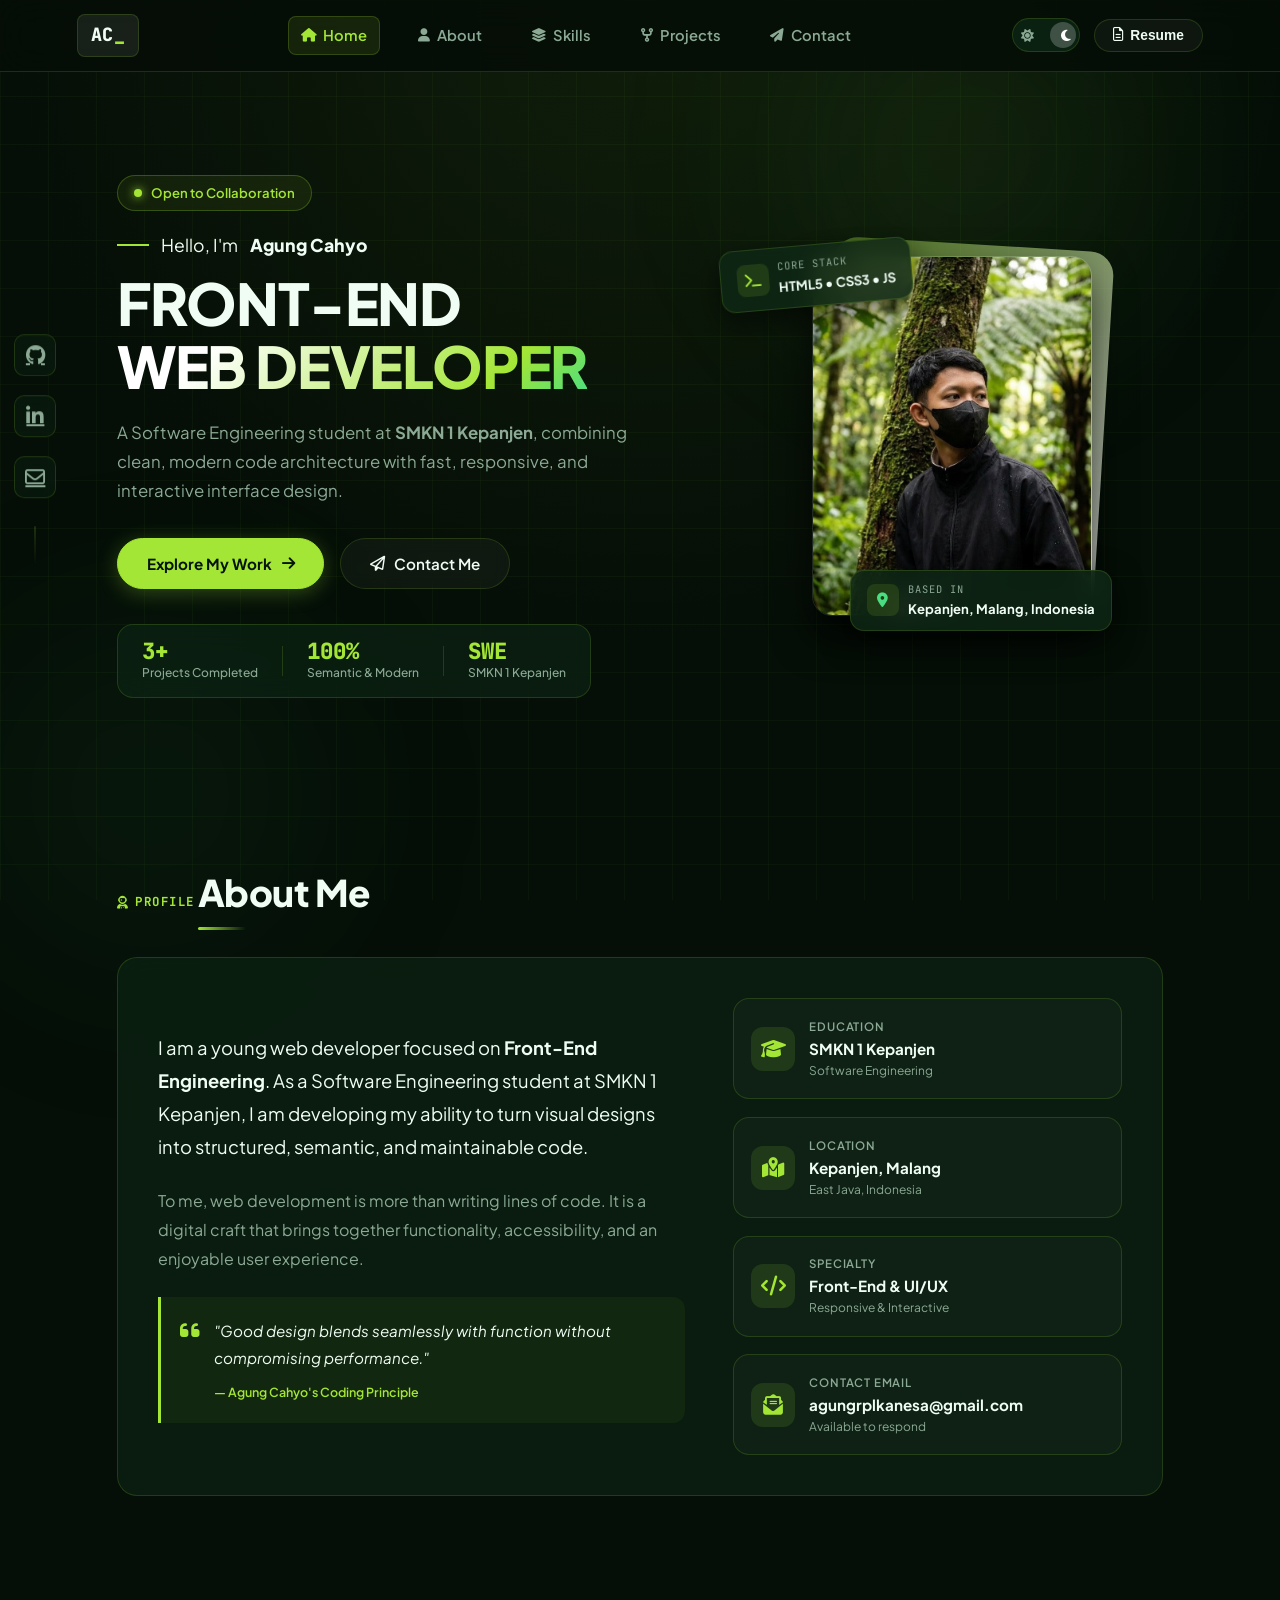
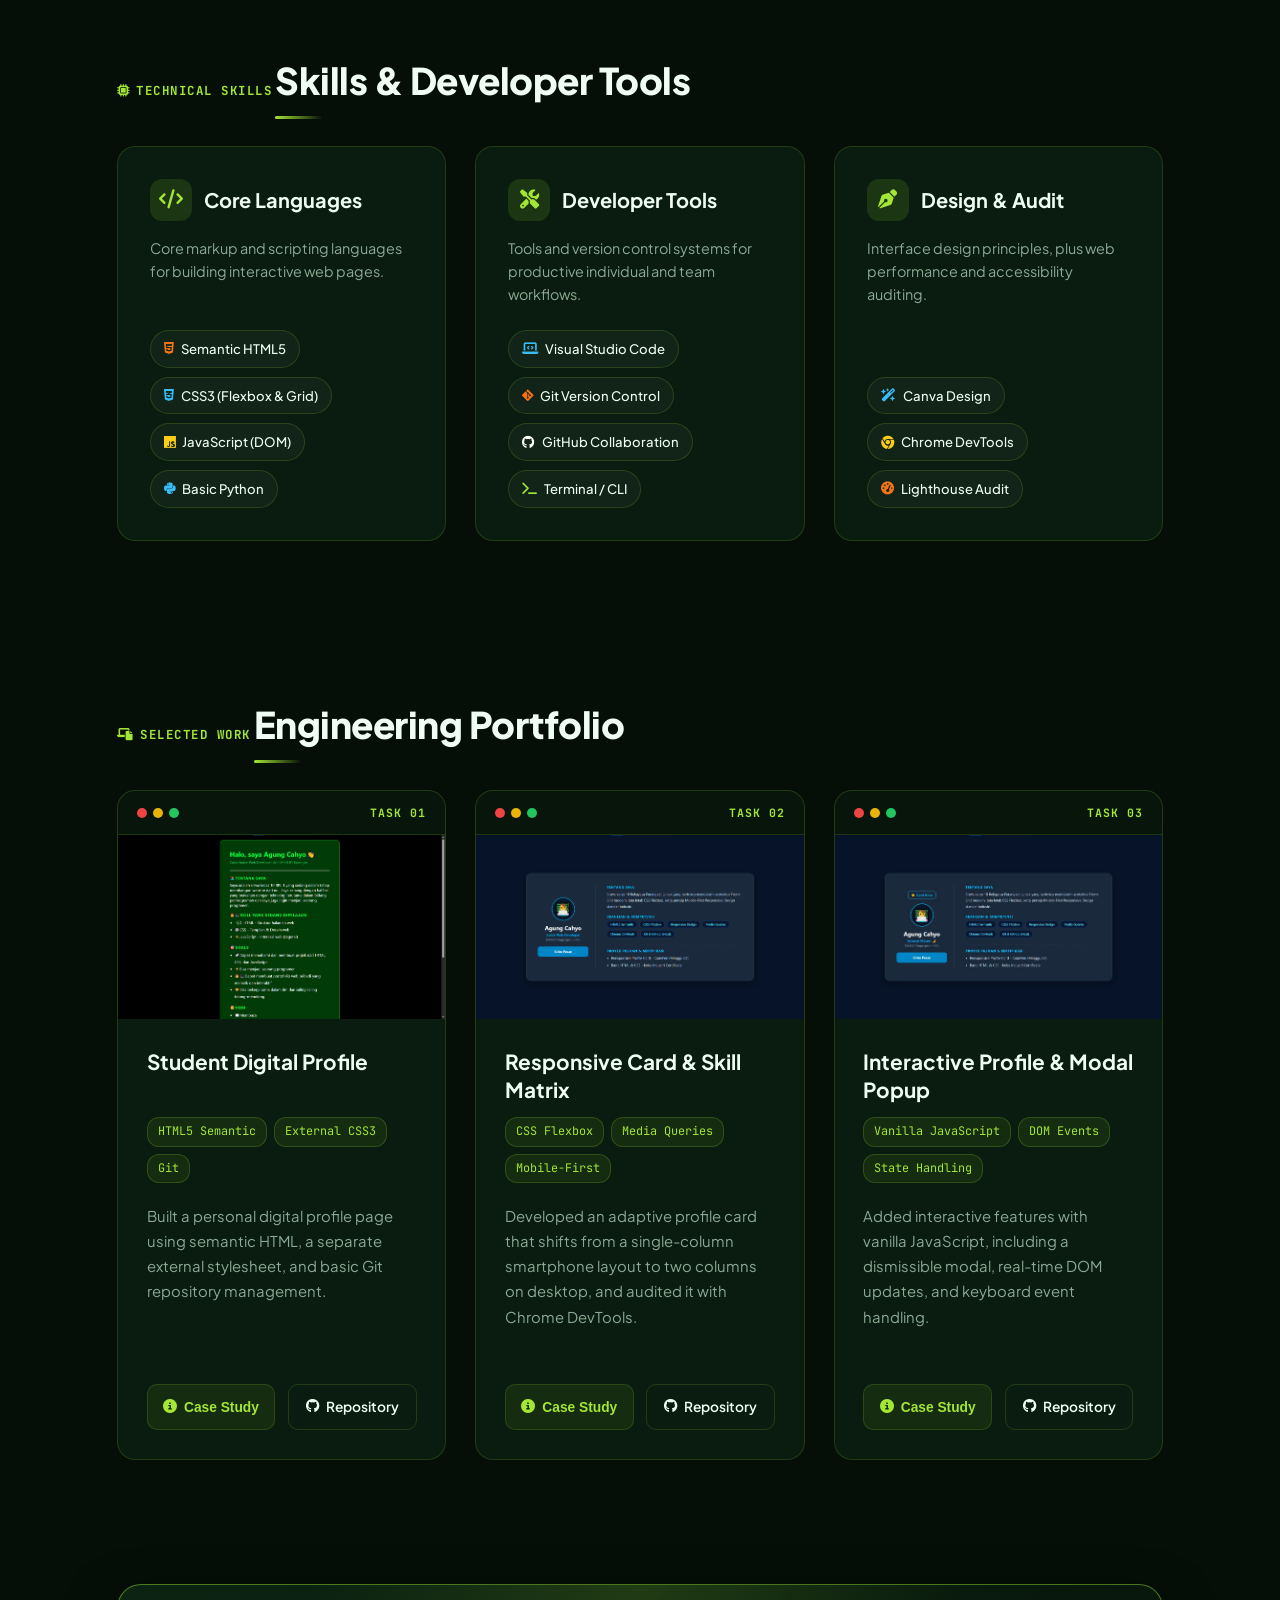
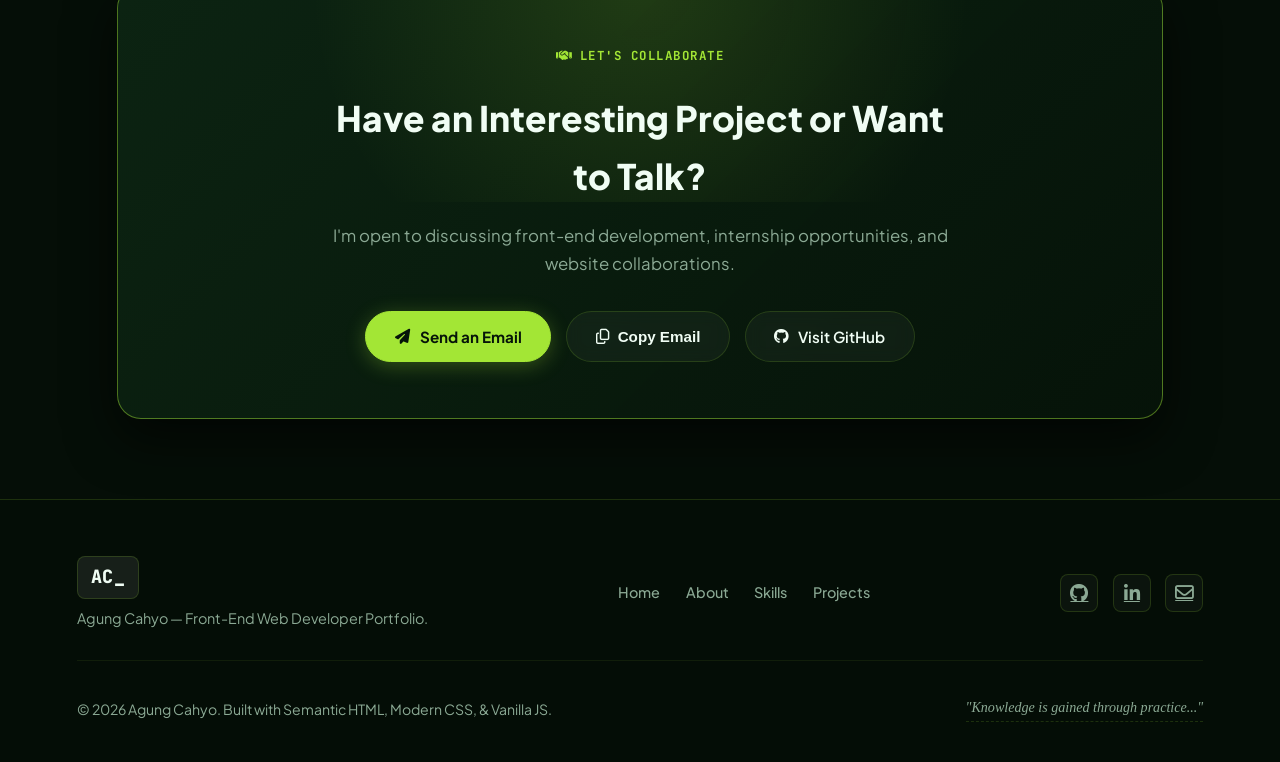
==== commit e8e963f4: "Menambahkan animasi loading screen" ====
--- a/index.html
+++ b/index.html
@@ -22,6 +22,44 @@
 </head>
 <body>
 
+    <div id="page-loader" class="page-loader" role="status" aria-live="polite" aria-label="Memuat portfolio">
+        <div class="loader-glow loader-glow-left" aria-hidden="true"></div>
+        <div class="loader-glow loader-glow-right" aria-hidden="true"></div>
+        <div class="loader-content">
+            <div class="loader-brand">
+                <div class="loader-mark" aria-hidden="true">AC<span>_</span></div>
+                <div class="loader-brand-copy">
+                    <strong>AGUNG CAHYO</strong>
+                    <span>PERSONAL PORTFOLIO</span>
+                </div>
+            </div>
+            <div class="loader-message">
+                <span class="loader-kicker">INITIALIZING EXPERIENCE</span>
+                <p>Menyiapkan portfolio<span class="loader-ellipsis" aria-hidden="true">...</span></p>
+                <span id="loader-percent" class="loader-percent" aria-hidden="true">00%</span>
+            </div>
+            <div
+                class="loader-progress"
+                role="progressbar"
+                aria-label="Progres pemuatan halaman"
+                aria-valuemin="0"
+                aria-valuemax="100"
+                aria-valuenow="0"
+            >
+                <span id="loader-progress-fill"></span>
+            </div>
+            <div class="loader-footer">
+                <span class="loader-status"><span class="loader-status-dot"></span><span id="loader-status-text">Memuat aset...</span></span>
+                <span class="loader-stack">HTML <i></i> CSS <i></i> JS</span>
+            </div>
+        </div>
+    </div>
+    <noscript>
+        <style>
+            #page-loader { display: none; }
+        </style>
+    </noscript>
+
     <!-- Ambient Glowing Orbs -->
     <div class="ambient-glow glow-top" aria-hidden="true"></div>
     <div class="ambient-glow glow-bottom" aria-hidden="true"></div>
@@ -31,7 +69,7 @@
         <a href="https://github.com/AgungCahyo02" target="_blank" rel="noopener noreferrer" aria-label="GitHub" title="GitHub Profile">
             <i class="fa-brands fa-github"></i>
         </a>
-        <a href="https://www.linkedin.com" target="_blank" rel="noopener noreferrer" aria-label="LinkedIn" title="LinkedIn Profile">
+        <a href="https://www.linkedin.com/in/agung-cahyo-a1457a440" target="_blank" rel="noopener noreferrer" aria-label="LinkedIn" title="LinkedIn Profile">
             <i class="fa-brands fa-linkedin-in"></i>
         </a>
         <a href="mailto:agungrplkanesa@gmail.com" aria-label="Send an email" title="Send an email directly">
@@ -289,7 +327,7 @@
                         <h3>Design & Audit</h3>
                     </div>
                     <p class="skill-card-desc">Interface design principles, plus web performance and accessibility auditing.</p>
-                    <div class="skill-matrix skill-matrix-audit">
+                    <div class="skill-matrix">
                         <span class="skill-tag"><i class="fa-solid fa-wand-magic-sparkles text-blue"></i> Canva Design</span>
                         <span class="skill-tag"><i class="fa-brands fa-chrome text-yellow"></i> Chrome DevTools</span>
                         <span class="skill-tag"><i class="fa-solid fa-gauge-high text-orange"></i> Lighthouse Audit</span>
@@ -354,7 +392,7 @@
                         <span class="card-badge-num">TASK 02</span>
                     </div>
 
-                    <img src="foto-tugas2.jpg.png" alt="Task 2 project preview" class="project-thumbnail">
+                    <img src="foto-tugas2.jpg" alt="Task 2 project preview" class="project-thumbnail">
 
                     <div class="project-body">
                         <h3>Responsive Card & Skill Matrix</h3>
--- a/style.css
+++ b/style.css
@@ -87,6 +87,247 @@
     transition: background-color 0.4s ease, color 0.4s ease, border-color 0.4s ease, box-shadow 0.4s ease;
 }
 
+/* Page Loading Screen */
+.page-loader {
+    position: fixed;
+    inset: 0;
+    z-index: 10000;
+    display: grid;
+    place-items: center;
+    overflow: hidden;
+    background: var(--bg-main);
+    background-image:
+        radial-gradient(ellipse at 50% 48%, rgba(163, 230, 53, 0.08), transparent 46%),
+        linear-gradient(rgba(163, 230, 53, 0.025) 1px, transparent 1px),
+        linear-gradient(90deg, rgba(163, 230, 53, 0.025) 1px, transparent 1px);
+    background-size: auto, 48px 48px, 48px 48px;
+    opacity: 1;
+    visibility: visible;
+    transition: opacity 0.55s ease, visibility 0.55s ease;
+}
+
+.page-loader.is-hidden {
+    opacity: 0;
+    visibility: hidden;
+    pointer-events: none;
+}
+
+.loader-glow {
+    position: absolute;
+    width: min(44vw, 420px);
+    aspect-ratio: 1;
+    border-radius: 50%;
+    background: radial-gradient(circle, rgba(163, 230, 53, 0.12), transparent 68%);
+    filter: blur(14px);
+    pointer-events: none;
+}
+
+.loader-glow-left {
+    top: -28%;
+    left: -14%;
+}
+
+.loader-glow-right {
+    right: -17%;
+    bottom: -36%;
+    background: radial-gradient(circle, rgba(74, 222, 128, 0.1), transparent 68%);
+}
+
+.loader-content {
+    position: relative;
+    width: min(390px, calc(100% - 48px));
+    display: flex;
+    flex-direction: column;
+    gap: 2.2rem;
+    padding: 2rem;
+    border: 1px solid var(--border-color);
+    border-radius: 20px;
+    background: rgba(13, 38, 20, 0.55);
+    box-shadow: 0 24px 90px rgba(0, 0, 0, 0.28), 0 0 50px rgba(163, 230, 53, 0.045);
+    backdrop-filter: blur(14px);
+}
+
+.loader-brand {
+    display: flex;
+    align-items: center;
+    gap: 0.9rem;
+}
+
+.loader-mark {
+    display: grid;
+    place-items: center;
+    width: 48px;
+    height: 48px;
+    border: 1px solid var(--border-hover);
+    border-radius: 13px;
+    background: rgba(163, 230, 53, 0.08);
+    color: var(--text-main);
+    font-family: var(--font-sans);
+    font-size: 1.25rem;
+    font-weight: 800;
+    letter-spacing: -0.08em;
+    box-shadow: 0 0 24px rgba(163, 230, 53, 0.1);
+}
+
+.loader-mark span {
+    color: var(--accent-moss);
+    animation: loader-cursor 0.9s steps(2, start) infinite;
+}
+
+.loader-brand-copy,
+.loader-message {
+    display: flex;
+    flex-direction: column;
+}
+
+.loader-brand-copy {
+    gap: 0.2rem;
+}
+
+.loader-brand-copy strong {
+    color: var(--text-main);
+    font-size: 0.8rem;
+    letter-spacing: 0.08em;
+}
+
+.loader-brand-copy > span,
+.loader-kicker,
+.loader-stack {
+    color: var(--text-muted);
+    font-family: var(--font-mono);
+    font-size: 0.63rem;
+    letter-spacing: 0.07em;
+}
+
+.loader-message {
+    position: relative;
+    gap: 0.55rem;
+}
+
+.loader-kicker {
+    color: var(--accent-emerald);
+}
+
+.loader-message p {
+    color: var(--text-main);
+    font-size: 1.2rem;
+    font-weight: 700;
+}
+
+.loader-ellipsis {
+    display: inline-block;
+    width: 1.5em;
+    overflow: hidden;
+    vertical-align: bottom;
+    animation: loader-ellipsis 1.2s steps(4, end) infinite;
+}
+
+.loader-percent {
+    position: absolute;
+    right: 0;
+    bottom: 0;
+    color: var(--accent-moss);
+    font-family: var(--font-mono);
+    font-size: 0.8rem;
+    font-weight: 600;
+}
+
+.loader-progress {
+    height: 4px;
+    overflow: hidden;
+    border-radius: 999px;
+    background: var(--border-color);
+}
+
+.loader-progress > span {
+    display: block;
+    width: 0;
+    height: 100%;
+    border-radius: inherit;
+    background: linear-gradient(90deg, var(--accent-emerald), var(--accent-moss));
+    box-shadow: 0 0 14px var(--accent-moss-glow);
+    transition: width 0.12s linear;
+}
+
+.loader-footer,
+.loader-status,
+.loader-stack {
+    display: flex;
+    align-items: center;
+}
+
+.loader-footer {
+    justify-content: space-between;
+    gap: 0.75rem;
+}
+
+.loader-status {
+    gap: 0.55rem;
+    color: var(--text-muted);
+    font-size: 0.7rem;
+}
+
+.loader-status-dot {
+    width: 7px;
+    height: 7px;
+    flex: 0 0 auto;
+    border-radius: 50%;
+    background: var(--accent-moss);
+    box-shadow: 0 0 10px var(--accent-moss-glow);
+    animation: loader-pulse 1.4s ease-in-out infinite;
+}
+
+.loader-stack {
+    gap: 0.45rem;
+    font-size: 0.58rem;
+}
+
+.loader-stack i {
+    width: 3px;
+    height: 3px;
+    border-radius: 50%;
+    background: var(--accent-moss);
+}
+
+@keyframes loader-pulse {
+    50% { opacity: 0.4; }
+}
+
+@keyframes loader-cursor {
+    to { visibility: hidden; }
+}
+
+@keyframes loader-ellipsis {
+    to { width: 0; }
+}
+
+@media (prefers-reduced-motion: reduce) {
+    .loader-status-dot,
+    .loader-mark span,
+    .loader-ellipsis {
+        animation: none;
+    }
+
+    .page-loader {
+        transition-duration: 0.01ms;
+    }
+
+    .loader-progress > span {
+        transition: none;
+    }
+}
+
+@media (max-width: 420px) {
+    .loader-content {
+        gap: 1.8rem;
+        padding: 1.6rem;
+    }
+
+    .loader-stack {
+        font-size: 0.52rem;
+    }
+}
+
 /* Helper Classes */
 .text-moss { color: var(--accent-moss) !important; }
 .text-orange { color: #f97316 !important; }
@@ -932,15 +1173,6 @@
     flex-wrap: wrap;
     gap: 9px;
     margin-top: auto;
-}
-
-.skill-matrix-audit {
-    display: grid;
-    grid-template-columns: minmax(0, 1fr);
-}
-
-.skill-matrix-audit .skill-tag {
-    width: 100%;
 }
 
 .skill-tag {
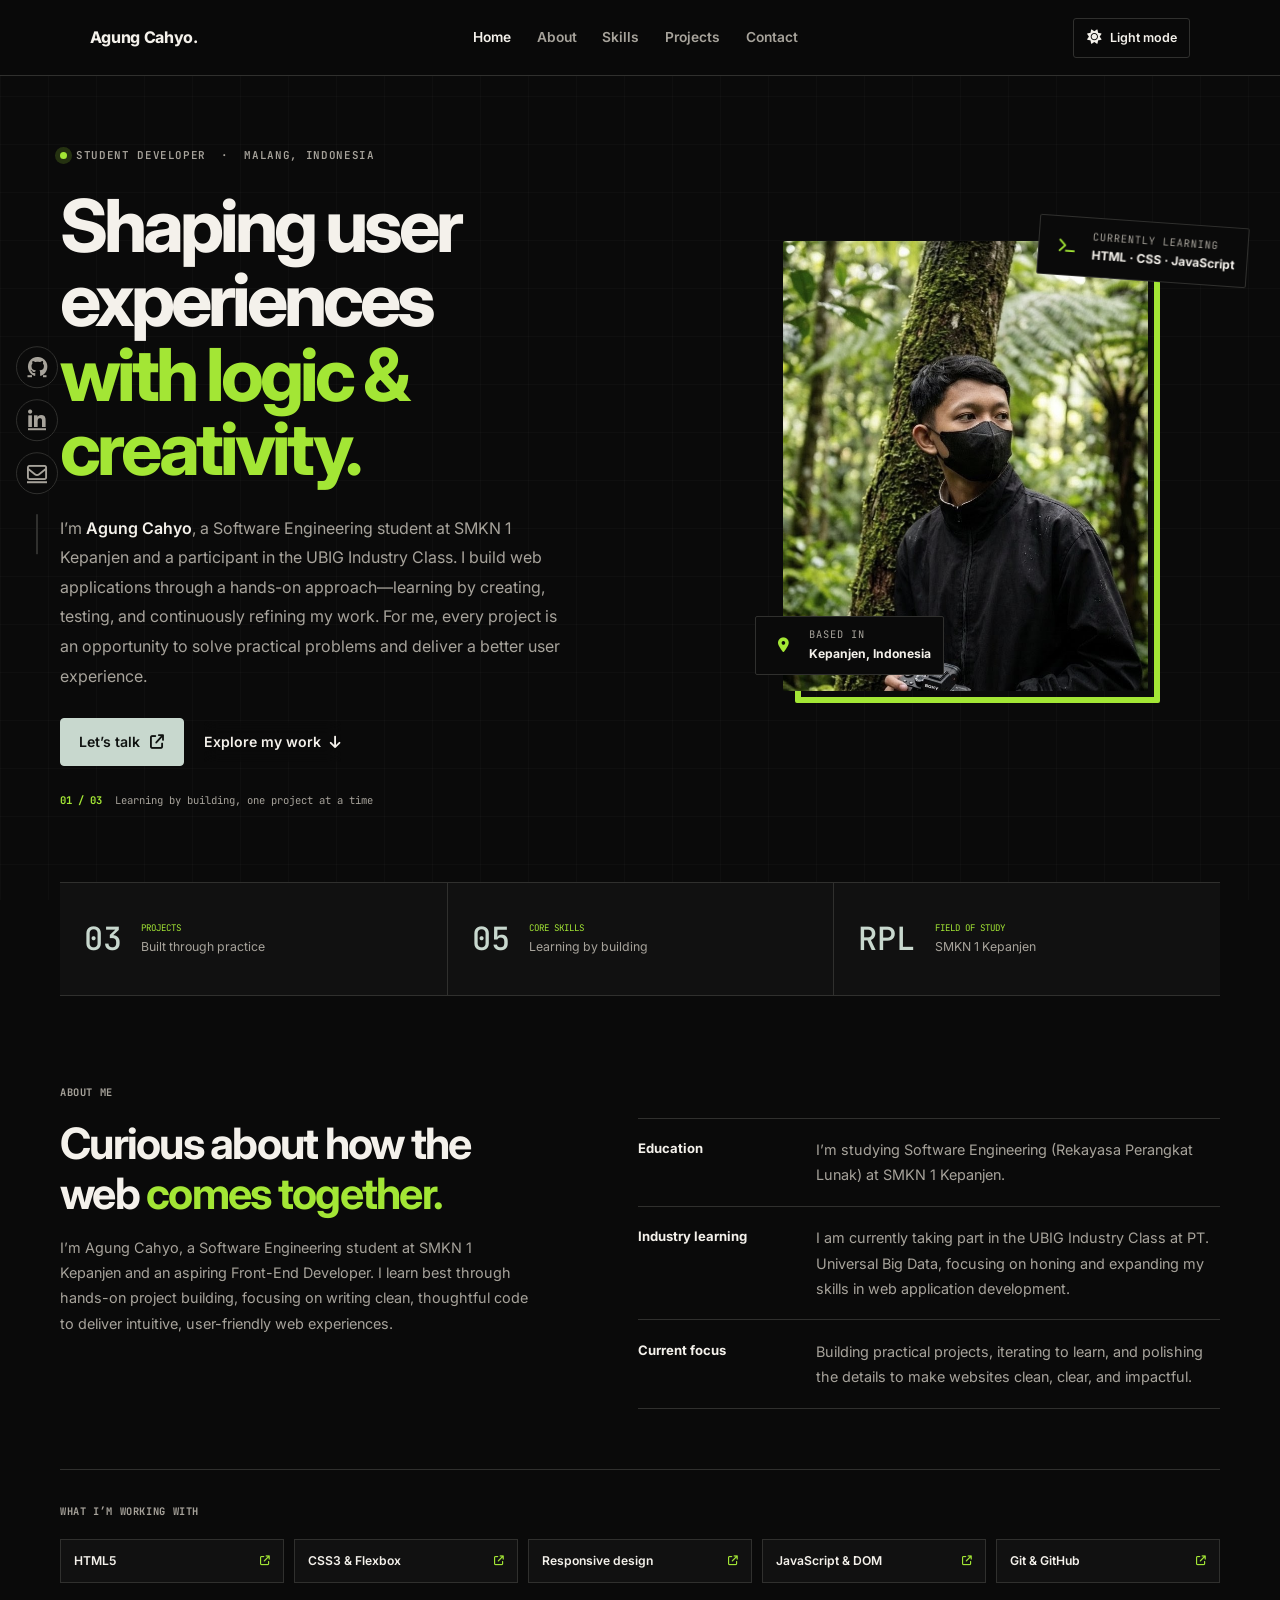
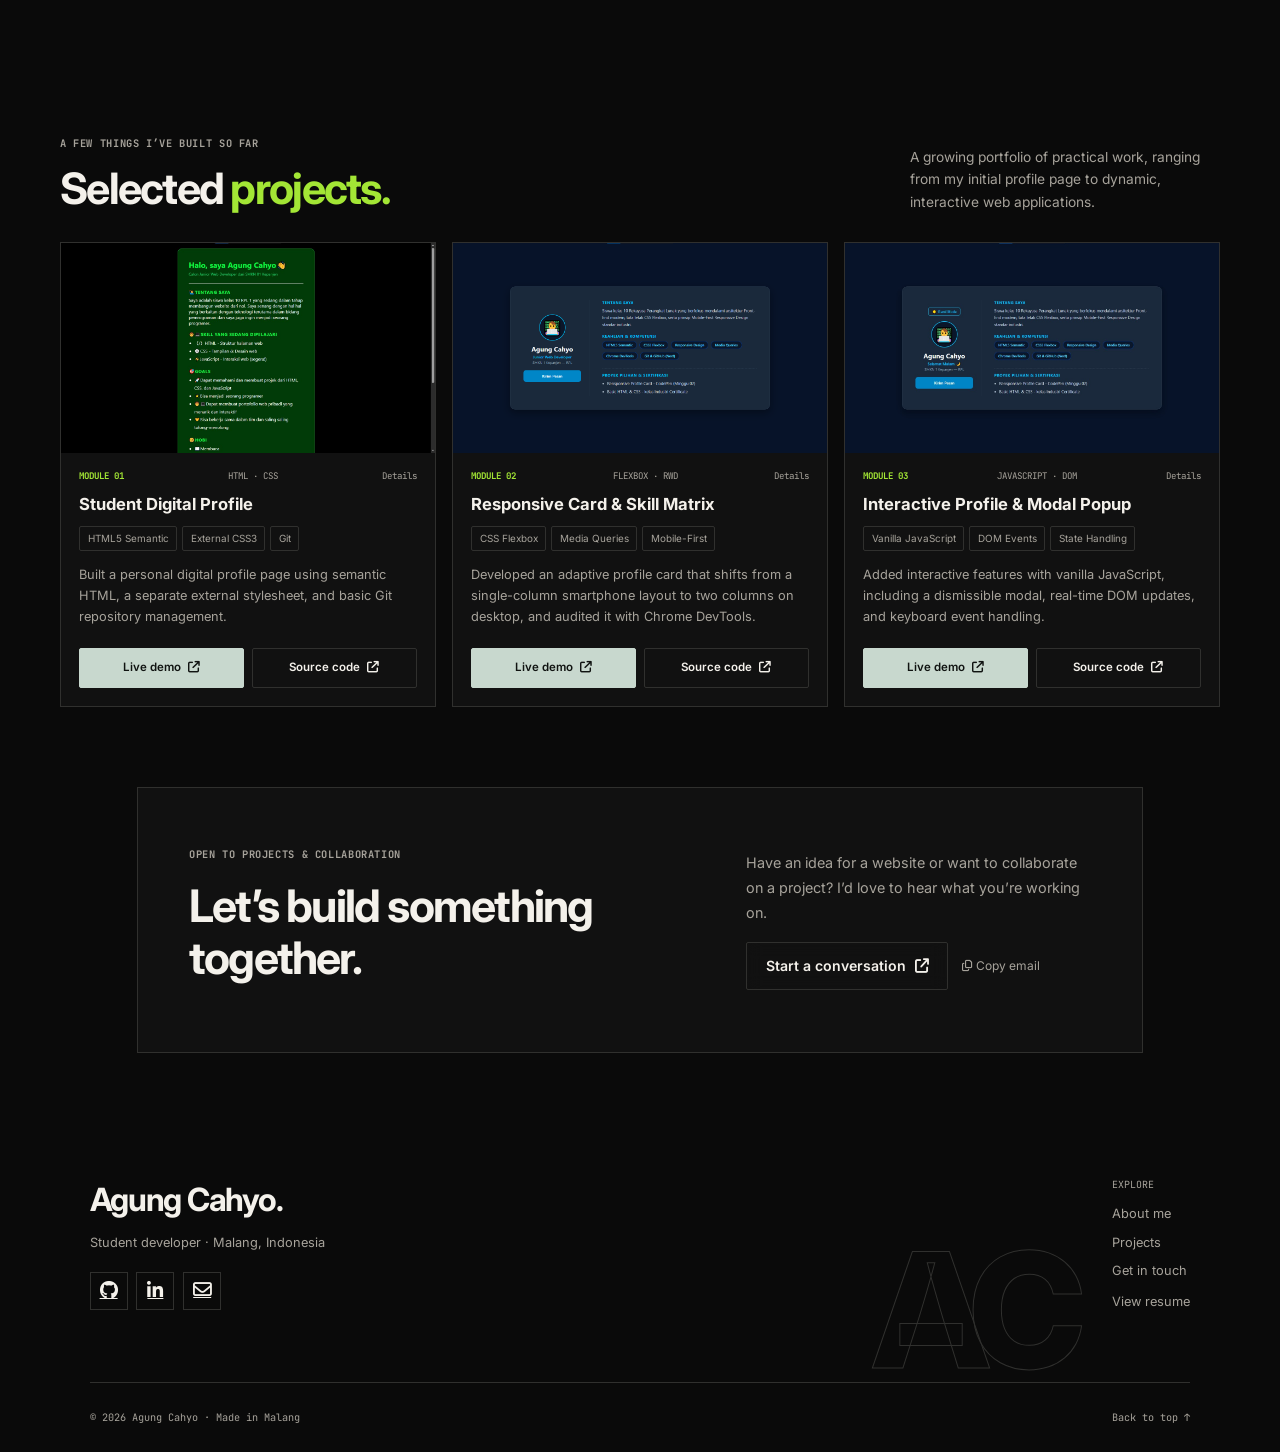
==== commit d11f0021: "Upgrade" ====
--- a/index.html
+++ b/index.html
@@ -6,10 +6,10 @@
     <title>Agung Cahyo | Front-End Web Developer Portfolio</title>
     <meta name="description" content="The official portfolio of Agung Cahyo, a Software Engineering student at SMKN 1 Kepanjen. Focused on Front-End Web Development and Responsive UI/UX.">
     
-    <!-- Google Fonts: Plus Jakarta Sans & JetBrains Mono -->
+    <!-- Google Fonts: Inter & JetBrains Mono -->
     <link rel="preconnect" href="https://fonts.googleapis.com">
     <link rel="preconnect" href="https://fonts.gstatic.com" crossorigin>
-    <link href="https://fonts.googleapis.com/css2?family=JetBrains+Mono:wght@400;500;600&family=Plus+Jakarta+Sans:wght@400;500;600;700;800&display=swap" rel="stylesheet">
+    <link href="https://fonts.googleapis.com/css2?family=Inter:wght@400;500;600;700;800&family=JetBrains+Mono:wght@400;500;600&display=swap" rel="stylesheet">
     
     <!-- Font Awesome Icons -->
     <link rel="stylesheet" href="https://cdnjs.cloudflare.com/ajax/libs/font-awesome/6.4.0/css/all.min.css">
@@ -22,37 +22,10 @@
 </head>
 <body>
 
-    <div id="page-loader" class="page-loader" role="status" aria-live="polite" aria-label="Memuat portfolio">
-        <div class="loader-glow loader-glow-left" aria-hidden="true"></div>
-        <div class="loader-glow loader-glow-right" aria-hidden="true"></div>
-        <div class="loader-content">
-            <div class="loader-brand">
-                <div class="loader-mark" aria-hidden="true">AC<span>_</span></div>
-                <div class="loader-brand-copy">
-                    <strong>AGUNG CAHYO</strong>
-                    <span>PERSONAL PORTFOLIO</span>
-                </div>
-            </div>
-            <div class="loader-message">
-                <span class="loader-kicker">INITIALIZING EXPERIENCE</span>
-                <p>Menyiapkan portfolio<span class="loader-ellipsis" aria-hidden="true">...</span></p>
-                <span id="loader-percent" class="loader-percent" aria-hidden="true">00%</span>
-            </div>
-            <div
-                class="loader-progress"
-                role="progressbar"
-                aria-label="Progres pemuatan halaman"
-                aria-valuemin="0"
-                aria-valuemax="100"
-                aria-valuenow="0"
-            >
-                <span id="loader-progress-fill"></span>
-            </div>
-            <div class="loader-footer">
-                <span class="loader-status"><span class="loader-status-dot"></span><span id="loader-status-text">Memuat aset...</span></span>
-                <span class="loader-stack">HTML <i></i> CSS <i></i> JS</span>
-            </div>
-        </div>
+    <div id="page-loader" class="page-loader" role="status" aria-live="polite" aria-label="Loading portfolio">
+        <span class="loader-mark" aria-hidden="true">AC</span>
+        <span class="loader-bar" aria-hidden="true"><span></span></span>
+        <span class="loader-text">Loading...</span>
     </div>
     <noscript>
         <style>
@@ -78,10 +51,10 @@
         <div class="sidebar-line"></div>
     </aside>
 
-    <!-- HEADER / NAVIGASI GLASSMORPHISM -->
+    <!-- SITE NAVIGATION -->
     <header id="main-header">
         <a href="#hero" class="logo" aria-label="Back to home">
-            <span class="logo-text">AC</span><span class="logo-cursor">_</span>
+            <span class="logo-text">Agung Cahyo.</span>
         </a>
         
         <nav id="navbar" aria-label="Navigasi Utama">
@@ -95,15 +68,9 @@
         </nav>
 
         <div class="header-actions">
-            <!-- Tombol Toggle Kapsul Mode Gelap/Terang -->
-            <button id="theme-toggle" aria-label="Change theme" title="Toggle dark / light mode">
-                <div class="switch-thumb"></div>
+            <button id="theme-toggle" aria-label="Switch to light mode" title="Toggle dark / light mode">
                 <i class="fa-solid fa-sun" aria-hidden="true"></i>
-                <i class="fa-solid fa-moon" aria-hidden="true"></i>
-            </button>
-            
-            <button id="btn-resume" class="btn-outline" title="View resume summary">
-                <i class="fa-regular fa-file-lines"></i> <span>Resume</span>
+                <span class="theme-label">Light mode</span>
             </button>
             
             <!-- Tombol Hamburger Mobile -->
@@ -114,239 +81,138 @@
     </header>
 
     <main>
-        <!-- HERO SECTION: High Impact Split Screen -->
+        <!-- HERO -->
         <section id="hero" class="hero-bg">
             <span id="home" class="anchor-target"></span>
             
             <div class="hero-grid">
                 <!-- Kolom Kiri: Teks & Tombol Interaktif -->
                 <div class="hero-text">
-                    <!-- Status Badge -->
                     <div class="status-pill">
                         <span class="status-dot"></span>
-                        <span>Open to Collaboration</span>
-                    </div>
-
-                    <p class="greeting">
-                        <span class="line"></span> Hello, I'm <strong class="name-highlight">Agung Cahyo</strong>
-                    </p>
-                    
+                        <span>Student developer&nbsp; · &nbsp;Malang, Indonesia</span>
+                    </div>
+
                     <h1 class="hero-title">
-                        FRONT-END<br>
-                        <span class="text-gradient">WEB DEVELOPER</span>
+                        Shaping user experiences<br>
+                        <span class="text-gradient"> with logic &amp; creativity.</span>
                     </h1>
                     
                     <p class="description">
-                        A Software Engineering student at <strong>SMKN 1 Kepanjen</strong>, combining clean, modern code architecture with fast, responsive, and interactive interface design.
+                        I’m <strong>Agung Cahyo</strong>, a Software Engineering student at SMKN 1 Kepanjen and a participant in the UBIG Industry Class. I build web applications through a hands-on approach—learning by creating, testing, and continuously refining my work. For me, every project is an opportunity to solve practical problems and deliver a better user experience.
                     </p>
 
                     <div class="hero-buttons">
-                        <a href="#projects" class="btn-primary">
-                            <span>Explore My Work</span>
-                            <i class="fa-solid fa-arrow-right"></i>
-                        </a>
-                        <a href="#contact" id="btn-kontak" class="btn-secondary">
-                            <i class="fa-regular fa-paper-plane"></i>
-                            <span>Contact Me</span>
-                        </a>
-                    </div>
-
-                    <!-- Quick Stats Ribbon -->
-                    <div class="hero-stats">
-                        <div class="stat-card">
-                            <span class="stat-number">3+</span>
-                            <span class="stat-label">Projects Completed</span>
-                        </div>
-                        <div class="stat-separator"></div>
-                        <div class="stat-card">
-                            <span class="stat-number">100%</span>
-                            <span class="stat-label">Semantic & Modern</span>
-                        </div>
-                        <div class="stat-separator"></div>
-                        <div class="stat-card">
-                            <span class="stat-number">SWE</span>
-                            <span class="stat-label">SMKN 1 Kepanjen</span>
-                        </div>
-                    </div>
-                </div>
-
-                <!-- Kolom Kanan: Foto Profil & Frame Geometris -->
+                        <a href="#contact-section" class="btn-primary">
+                            <span>Let’s talk</span>
+                            <i class="fa-solid fa-arrow-up-right-from-square" aria-hidden="true"></i>
+                        </a>
+                        <a href="#projects" class="btn-secondary">
+                            <span>Explore my work</span>
+                            <i class="fa-solid fa-arrow-down" aria-hidden="true"></i>
+                        </a>
+                    </div>
+
+                    <div class="hero-note">
+                        <span>01 / 03</span>
+                        <span>Learning by building, one project at a time</span>
+                    </div>
+                </div>
+
                 <div class="hero-image-wrapper">
-                    <!-- Floating Badge Atas -->
                     <div class="floating-badge badge-top">
                         <span class="badge-icon"><i class="fa-solid fa-terminal"></i></span>
                         <div class="badge-text-group">
-                            <span class="badge-sub">CORE STACK</span>
-                            <strong>HTML5 • CSS3 • JS</strong>
+                            <span class="badge-sub">CURRENTLY LEARNING</span>
+                            <strong>HTML · CSS · JavaScript</strong>
                         </div>
                     </div>
                     
-                    <!-- Kartu Foto dengan Bingkai Geometris -->
                     <div class="image-card">
                         <div class="card-glow-layer"></div>
-                        <img src="ac02.jpeg" alt="Foto Profil Agung Cahyo" class="profile-img">
-                        
-                        <!-- Floating Badge Bawah -->
+                        <img src="ac02.jpeg" alt="Portrait of Agung Cahyo" class="profile-img">
                         <div class="floating-badge badge-bottom">
                             <span class="badge-icon pulse-icon"><i class="fa-solid fa-location-dot"></i></span>
                             <div class="badge-text-group">
                                 <span class="badge-sub">BASED IN</span>
-                                <strong>Kepanjen, Malang, Indonesia</strong>
+                                <strong>Kepanjen, Indonesia</strong>
                             </div>
                         </div>
                     </div>
                 </div>
             </div>
         </section>
+
+        <div class="stats-strip" aria-label="Portfolio highlights">
+            <div class="stats-strip-item">
+                <strong>03</strong>
+                <span><small>PROJECTS</small>Built through practice</span>
+            </div>
+            <div class="stats-strip-item">
+                <strong>05</strong>
+                <span><small>CORE SKILLS</small>Learning by building</span>
+            </div>
+            <div class="stats-strip-item">
+                <strong>RPL</strong>
+                <span><small>FIELD OF STUDY</small>SMKN 1 Kepanjen</span>
+            </div>
+        </div>
 
         <!-- ABOUT SECTION -->
         <section id="about">
             <div class="section-header">
-                <span class="section-tag"><i class="fa-solid fa-user-astronaut"></i> PROFILE</span>
-                <h2>About Me</h2>
-            </div>
-
-            <div class="about-card">
-                <div class="about-grid">
-                    <div class="about-main-text">
-                        <p class="about-lead">
-                            I am a young web developer focused on <strong>Front-End Engineering</strong>. As a Software Engineering student at SMKN 1 Kepanjen, I am developing my ability to turn visual designs into structured, semantic, and maintainable code.
-                        </p>
-                        <p>
-                            To me, web development is more than writing lines of code. It is a digital craft that brings together functionality, accessibility, and an enjoyable user experience.
-                        </p>
-
-                        <!-- Quote Filosofi -->
-                        <div class="code-quote">
-                            <i class="fa-solid fa-quote-left quote-icon"></i>
-                            <div class="quote-text">
-                                <p>"Good design blends seamlessly with function without compromising performance."</p>
-                                <span>— Agung Cahyo's Coding Principle</span>
-                            </div>
-                        </div>
-                    </div>
-
-                    <!-- Highlights Matrix -->
-                    <div class="about-highlights-grid">
-                        <div class="highlight-item">
-                            <div class="highlight-icon-box">
-                                <i class="fa-solid fa-graduation-cap"></i>
-                            </div>
-                            <div class="highlight-text">
-                                <span class="highlight-label">Education</span>
-                                <strong>SMKN 1 Kepanjen</strong>
-                                <span class="highlight-sub">Software Engineering</span>
-                            </div>
-                        </div>
-
-                        <div class="highlight-item">
-                            <div class="highlight-icon-box">
-                                <i class="fa-solid fa-map-location-dot"></i>
-                            </div>
-                            <div class="highlight-text">
-                                <span class="highlight-label">Location</span>
-                                <strong>Kepanjen, Malang</strong>
-                                <span class="highlight-sub">East Java, Indonesia</span>
-                            </div>
-                        </div>
-
-                        <div class="highlight-item">
-                            <div class="highlight-icon-box">
-                                <i class="fa-solid fa-code"></i>
-                            </div>
-                            <div class="highlight-text">
-                                <span class="highlight-label">Specialty</span>
-                                <strong>Front-End & UI/UX</strong>
-                                <span class="highlight-sub">Responsive & Interactive</span>
-                            </div>
-                        </div>
-
-                        <div class="highlight-item">
-                            <div class="highlight-icon-box">
-                                <i class="fa-solid fa-envelope-open-text"></i>
-                            </div>
-                            <div class="highlight-text">
-                                <span class="highlight-label">Contact Email</span>
-                                <strong>agungrplkanesa@gmail.com</strong>
-                                <span class="highlight-sub">Available to respond</span>
-                            </div>
-                        </div>
+                <span class="section-tag">ABOUT ME</span>
+            </div>
+
+            <div class="about-layout">
+                <div class="about-intro">
+                    <h2>Curious about how the web <span>comes together.</span></h2>
+                    <p>I’m Agung Cahyo, a Software Engineering student at SMKN 1 Kepanjen and an aspiring Front-End Developer. I learn best through hands-on project building, focusing on writing clean, thoughtful code to deliver intuitive, user-friendly web experiences.</p>
+                </div>
+                <div class="about-details">
+                    <div class="about-detail-row">
+                        <strong>Education</strong>
+                        <p>I’m studying Software Engineering (Rekayasa Perangkat Lunak) at SMKN 1 Kepanjen.</p>
+                    </div>
+                    <div class="about-detail-row">
+                        <strong>Industry learning</strong>
+                        <p>I am currently taking part in the UBIG Industry Class at PT. Universal Big Data, focusing on honing and expanding my skills in web application development.</p>
+                    </div>
+                    <div class="about-detail-row">
+                        <strong>Current focus</strong>
+                        <p>Building practical projects, iterating to learn, and polishing the details to make websites clean, clear, and impactful.</p>
                     </div>
                 </div>
             </div>
         </section>
 
-        <!-- EXPERTISE SECTION -->
+        <!-- SKILLS -->
         <section id="expertise">
-            <div class="section-header">
-                <span class="section-tag"><i class="fa-solid fa-microchip"></i> TECHNICAL SKILLS</span>
-                <h2>Skills & Developer Tools</h2>
-            </div>
-
-            <div class="grid-container">
-                <!-- Kategori 1 -->
-                <div class="skill-card">
-                    <div class="skill-card-top">
-                        <div class="skill-icon-wrapper">
-                            <i class="fa-solid fa-code"></i>
-                        </div>
-                        <h3>Core Languages</h3>
-                    </div>
-                    <p class="skill-card-desc">Core markup and scripting languages for building interactive web pages.</p>
-                    <div class="skill-matrix">
-                        <span class="skill-tag"><i class="fa-brands fa-html5 text-orange"></i> Semantic HTML5</span>
-                        <span class="skill-tag"><i class="fa-brands fa-css3-alt text-blue"></i> CSS3 (Flexbox & Grid)</span>
-                        <span class="skill-tag"><i class="fa-brands fa-js text-yellow"></i> JavaScript (DOM)</span>
-                        <span class="skill-tag"><i class="fa-brands fa-python text-blue"></i> Basic Python</span>
-                    </div>
-                </div>
-                
-                <!-- Kategori 2 -->
-                <div class="skill-card">
-                    <div class="skill-card-top">
-                        <div class="skill-icon-wrapper">
-                            <i class="fa-solid fa-screwdriver-wrench"></i>
-                        </div>
-                        <h3>Developer Tools</h3>
-                    </div>
-                    <p class="skill-card-desc">Tools and version control systems for productive individual and team workflows.</p>
-                    <div class="skill-matrix">
-                        <span class="skill-tag"><i class="fa-solid fa-laptop-code text-blue"></i> Visual Studio Code</span>
-                        <span class="skill-tag"><i class="fa-brands fa-git-alt text-orange"></i> Git Version Control</span>
-                        <span class="skill-tag"><i class="fa-brands fa-github text-white"></i> GitHub Collaboration</span>
-                        <span class="skill-tag"><i class="fa-solid fa-terminal text-moss"></i> Terminal / CLI</span>
-                    </div>
-                </div>
-                
-                <!-- Kategori 3 -->
-                <div class="skill-card">
-                    <div class="skill-card-top">
-                        <div class="skill-icon-wrapper">
-                            <i class="fa-solid fa-pen-nib"></i>
-                        </div>
-                        <h3>Design & Audit</h3>
-                    </div>
-                    <p class="skill-card-desc">Interface design principles, plus web performance and accessibility auditing.</p>
-                    <div class="skill-matrix">
-                        <span class="skill-tag"><i class="fa-solid fa-wand-magic-sparkles text-blue"></i> Canva Design</span>
-                        <span class="skill-tag"><i class="fa-brands fa-chrome text-yellow"></i> Chrome DevTools</span>
-                        <span class="skill-tag"><i class="fa-solid fa-gauge-high text-orange"></i> Lighthouse Audit</span>
-                    </div>
-                </div>
+            <div class="skills-heading">
+                <span class="section-tag">WHAT I’M WORKING WITH</span>
+            </div>
+            <div class="skills-list">
+                <span>HTML5 <i class="fa-solid fa-arrow-up-right-from-square" aria-hidden="true"></i></span>
+                <span>CSS3 &amp; Flexbox <i class="fa-solid fa-arrow-up-right-from-square" aria-hidden="true"></i></span>
+                <span>Responsive design <i class="fa-solid fa-arrow-up-right-from-square" aria-hidden="true"></i></span>
+                <span>JavaScript &amp; DOM <i class="fa-solid fa-arrow-up-right-from-square" aria-hidden="true"></i></span>
+                <span>Git &amp; GitHub <i class="fa-solid fa-arrow-up-right-from-square" aria-hidden="true"></i></span>
             </div>
         </section>
 
         <!-- PROJECTS SECTION -->
         <section id="projects">
             <div class="section-header">
-                <span class="section-tag"><i class="fa-solid fa-laptop-file"></i> SELECTED WORK</span>
-                <h2>Engineering Portfolio</h2>
+                <div>
+                    <span class="section-tag">A FEW THINGS I’VE BUILT SO FAR</span>
+                    <h2>Selected <span>projects.</span></h2>
+                </div>
+                <p class="projects-intro">A growing portfolio of practical work, ranging from my initial profile page to dynamic, interactive web applications.</p>
             </div>
 
             <div class="project-grid">
                 <!-- Proyek 1 -->
                 <article class="project-card" data-project="1">
-                    <a href="https://tugas1-pi.vercel.app/" class="stretched-live-link" target="_blank" rel="noopener noreferrer" aria-label="Open Task 1 live demo"></a>
                     <div class="card-browser-bar">
                         <div class="browser-dots">
                             <span class="dot dot-red"></span>
@@ -356,9 +222,10 @@
                         <span class="card-badge-num">TASK 01</span>
                     </div>
 
-                    <img src="foto-tugas1.jpg" alt="Task 1 project preview" class="project-thumbnail">
+                    <img src="foto-tugas1.jpg" alt="Preview of the Student Digital Profile project" class="project-thumbnail">
                     
                     <div class="project-body">
+                        <div class="project-meta"><span>MODULE 01</span><span>HTML · CSS</span><button type="button" class="modal-trigger" data-project="1">Details</button></div>
                         <h3>Student Digital Profile</h3>
                         <div class="tech-pills">
                             <span class="pill">HTML5 Semantic</span>
@@ -371,18 +238,15 @@
                     </div>
 
                     <div class="project-links">
-                        <button type="button" class="modal-trigger" data-project="1">
-                            <i class="fa-solid fa-circle-info"></i> Case Study
-                        </button>
+                        <a href="https://tugas1-pi.vercel.app/" class="demo-link" target="_blank" rel="noopener noreferrer">Live demo <i class="fa-solid fa-arrow-up-right-from-square"></i></a>
                         <a href="https://github.com/AgungCahyo02/Tugas-1-SMKN-1-KEPANJEN.git" target="_blank" rel="noopener noreferrer" class="repo-link">
-                            <i class="fa-brands fa-github"></i> Repository
+                            Source code <i class="fa-solid fa-arrow-up-right-from-square"></i>
                         </a>
                     </div>
                 </article>
 
                 <!-- Proyek 2 -->
                 <article class="project-card" data-project="2">
-                    <a href="https://tugas-2-smkn-1-kepanjen.vercel.app/" class="stretched-live-link" target="_blank" rel="noopener noreferrer" aria-label="Open Task 2 live demo"></a>
                     <div class="card-browser-bar">
                         <div class="browser-dots">
                             <span class="dot dot-red"></span>
@@ -392,9 +256,10 @@
                         <span class="card-badge-num">TASK 02</span>
                     </div>
 
-                    <img src="foto-tugas2.jpg" alt="Task 2 project preview" class="project-thumbnail">
+                    <img src="foto-tugas2.jpg" alt="Preview of the Responsive Card and Skill Matrix project" class="project-thumbnail">
 
                     <div class="project-body">
+                        <div class="project-meta"><span>MODULE 02</span><span>FLEXBOX · RWD</span><button type="button" class="modal-trigger" data-project="2">Details</button></div>
                         <h3>Responsive Card & Skill Matrix</h3>
                         <div class="tech-pills">
                             <span class="pill">CSS Flexbox</span>
@@ -407,18 +272,15 @@
                     </div>
 
                     <div class="project-links">
-                        <button type="button" class="modal-trigger" data-project="2">
-                            <i class="fa-solid fa-circle-info"></i> Case Study
-                        </button>
+                        <a href="https://tugas-2-smkn-1-kepanjen.vercel.app/" class="demo-link" target="_blank" rel="noopener noreferrer">Live demo <i class="fa-solid fa-arrow-up-right-from-square"></i></a>
                         <a href="https://github.com/AgungCahyo02/Tugas-2-SMKN-1-KEPANJEN.git" target="_blank" rel="noopener noreferrer" class="repo-link">
-                            <i class="fa-brands fa-github"></i> Repository
+                            Source code <i class="fa-solid fa-arrow-up-right-from-square"></i>
                         </a>
                     </div>
                 </article>
 
                 <!-- Proyek 3 -->
                 <article class="project-card" data-project="3">
-                    <a href="https://tugas-3-smkn-1-kepanjen.vercel.app/" class="stretched-live-link" target="_blank" rel="noopener noreferrer" aria-label="Open Task 3 live demo"></a>
                     <div class="card-browser-bar">
                         <div class="browser-dots">
                             <span class="dot dot-red"></span>
@@ -428,9 +290,10 @@
                         <span class="card-badge-num">TASK 03</span>
                     </div>
 
-                    <img src="foto-tugas3.jpg" alt="Task 3 project preview" class="project-thumbnail">
+                    <img src="foto-tugas3.jpg" alt="Preview of the Interactive Profile project" class="project-thumbnail">
 
                     <div class="project-body">
+                        <div class="project-meta"><span>MODULE 03</span><span>JAVASCRIPT · DOM</span><button type="button" class="modal-trigger" data-project="3">Details</button></div>
                         <h3>Interactive Profile & Modal Popup</h3>
                         <div class="tech-pills">
                             <span class="pill">Vanilla JavaScript</span>
@@ -443,11 +306,9 @@
                     </div>
 
                     <div class="project-links">
-                        <button type="button" class="modal-trigger" data-project="3">
-                            <i class="fa-solid fa-circle-info"></i> Case Study
-                        </button>
+                        <a href="https://tugas-3-smkn-1-kepanjen.vercel.app/" class="demo-link" target="_blank" rel="noopener noreferrer">Live demo <i class="fa-solid fa-arrow-up-right-from-square"></i></a>
                         <a href="https://github.com/AgungCahyo02/Tugas-3-SMKN-1-KEPANJEN.git" target="_blank" rel="noopener noreferrer" class="repo-link">
-                            <i class="fa-brands fa-github"></i> Repository
+                            Source code <i class="fa-solid fa-arrow-up-right-from-square"></i>
                         </a>
                     </div>
                 </article>
@@ -456,22 +317,20 @@
 
         <!-- CALL TO ACTION / KONTAK SECTION -->
         <section id="contact-section" class="cta-section">
-            <div class="cta-card">
+            <div class="cta-card cta-layout">
                 <div class="cta-content">
-                    <span class="section-tag"><i class="fa-solid fa-handshake"></i> LET'S COLLABORATE</span>
-                    <h2>Have an Interesting Project or Want to Talk?</h2>
-                    <p>I'm open to discussing front-end development, internship opportunities, and website collaborations.</p>
-                    
+                    <span class="section-tag">OPEN TO PROJECTS &amp; COLLABORATION</span>
+                    <h2>Let’s build something together.</h2>
+                </div>
+                <div class="cta-side">
+                    <p>Have an idea for a website or want to collaborate on a project? I’d love to hear what you’re working on.</p>
                     <div class="cta-actions">
-                        <a href="mailto:agungrplkanesa@gmail.com" class="btn-primary">
-                            <i class="fa-solid fa-paper-plane"></i> Send an Email
-                        </a>
-                        <button type="button" id="btn-copy-email" class="btn-secondary" title="Copy email address">
-                            <i class="fa-regular fa-copy"></i> <span id="copy-text">Copy Email</span>
+                        <a href="mailto:agungrplkanesa@gmail.com" class="btn-secondary">
+                            Start a conversation <i class="fa-solid fa-arrow-up-right-from-square" aria-hidden="true"></i>
+                        </a>
+                        <button type="button" id="btn-copy-email" class="btn-copy-link" title="Copy email address">
+                            <i class="fa-regular fa-copy"></i> <span id="copy-text">Copy email</span>
                         </button>
-                        <a href="https://github.com/AgungCahyo02" target="_blank" rel="noopener noreferrer" class="btn-secondary">
-                            <i class="fa-brands fa-github"></i> Visit GitHub
-                        </a>
                     </div>
                 </div>
             </div>
@@ -483,29 +342,33 @@
         <div class="footer-content">
             <div class="footer-top">
                 <div class="footer-brand">
-                    <span class="logo">AC<span>_</span></span>
-                    <p>Agung Cahyo — Front-End Web Developer Portfolio.</p>
-                </div>
-
-                <div class="footer-nav">
-                    <a href="#hero">Home</a>
-                    <a href="#about">About</a>
-                    <a href="#expertise">Skills</a>
-                    <a href="#projects">Projects</a>
-                </div>
-
+                <h2>Agung Cahyo.</h2>
+                <p>Student developer · Malang, Indonesia</p>
                 <div class="footer-social">
                     <a href="https://github.com/AgungCahyo02" target="_blank" rel="noopener noreferrer" aria-label="GitHub"><i class="fa-brands fa-github"></i></a>
-                    <a href="https://www.linkedin.com" target="_blank" rel="noopener noreferrer" aria-label="LinkedIn"><i class="fa-brands fa-linkedin-in"></i></a>
+                    <a href="https://www.linkedin.com/in/agung-cahyo-a1457a440" target="_blank" rel="noopener noreferrer" aria-label="LinkedIn"><i class="fa-brands fa-linkedin-in"></i></a>
                     <a href="mailto:agungrplkanesa@gmail.com" aria-label="Email"><i class="fa-regular fa-envelope"></i></a>
                 </div>
             </div>
 
+            <div class="footer-explore">
+                <span>EXPLORE</span>
+                <nav class="footer-nav" aria-label="Footer navigation">
+                    <a href="#about">About me</a>
+                    <a href="#projects">Projects</a>
+                    <a href="#contact-section">Get in touch</a>
+                </nav>
+                <button type="button" id="btn-resume" class="btn-resume-link">View resume</button>
+            </div>
+
+            <div class="footer-monogram" aria-hidden="true">AC</div>
+            </div>
+
             <div class="footer-bottom">
-                <p>&copy; <span id="year">2026</span> Agung Cahyo. Built with Semantic HTML, Modern CSS, & Vanilla JS.</p>
-                <div class="easter-egg">
-                    <span class="javanese-text" title="Macapat Sinom philosophy: Knowledge is gained through practice and action">"Knowledge is gained through practice..."</span>
-                </div>
+            <p>&copy; <span id="year">2026</span> Agung Cahyo <span aria-hidden="true">·</span> Made in Malang</p>
+            <div class="easter-egg">
+                <a href="#hero">Back to top ↑</a>
+            </div>
             </div>
         </div>
     </footer>
@@ -517,38 +380,13 @@
 
     <!-- Toast Notification (Salin Email Feedback) -->
     <div id="toast" class="toast" role="status" aria-live="polite">
-        <i class="fa-solid fa-circle-check"></i> <span>Email address copied to clipboard!</span>
+        <i class="fa-solid fa-circle-check" aria-hidden="true"></i>
+        <span id="toast-message"></span>
     </div>
 
-    <!-- 1. MODAL KONTAK -->
-    <div id="modalKontak" class="modal-overlay" role="dialog" aria-modal="true" aria-labelledby="modalKontakTitle">
-        <div class="modal-box">
-            <div class="modal-icon-header">
-                <i class="fa-regular fa-paper-plane"></i>
-            </div>
-            <h2 id="modalKontakTitle">Contact Me</h2>
-            <p>Please reach out through your preferred channel:</p>
-            
-            <div class="modal-actions-grid">
-                <a href="mailto:agungrplkanesa@gmail.com" class="btn-primary">
-                    <i class="fa-regular fa-envelope"></i> Send Email
-                </a>
-                <a href="https://github.com/AgungCahyo02" class="btn-secondary" target="_blank" rel="noopener noreferrer">
-                    <i class="fa-brands fa-github"></i> GitHub Profile
-                </a>
-            </div>
-
-            <div class="contact-email-badge">
-                <i class="fa-solid fa-at"></i> agungrplkanesa@gmail.com
-            </div>
-
-            <button id="btnTutupModal" class="btn-tutup">Close</button>
-        </div>
-    </div>
-
-    <!-- 2. MODAL STUDI KASUS PROYEK -->
-    <div id="modalStudiKasus" class="modal-overlay" role="dialog" aria-modal="true" aria-labelledby="studiKasusTitle">
-        <div class="modal-box modal-box-large">
+    <!-- MODAL STUDI KASUS PROYEK -->
+    <div id="modalStudiKasus" class="modal-overlay" role="dialog" aria-modal="true" aria-hidden="true" aria-labelledby="studiKasusTitle">
+        <div class="modal-box modal-box-large" tabindex="-1">
             <div class="modal-header">
                 <span class="badge-label" id="studiKasusTag">CASE STUDY</span>
                 <h2 id="studiKasusTitle">Project Title</h2>
@@ -575,9 +413,9 @@
         </div>
     </div>
 
-    <!-- 3. MODAL RESUME -->
-    <div id="modalResume" class="modal-overlay" role="dialog" aria-modal="true" aria-labelledby="resumeTitle">
-        <div class="modal-box">
+    <!-- MODAL RESUME -->
+    <div id="modalResume" class="modal-overlay" role="dialog" aria-modal="true" aria-hidden="true" aria-labelledby="resumeTitle">
+        <div class="modal-box" tabindex="-1">
             <div class="modal-icon-header">
                 <i class="fa-regular fa-file-lines"></i>
             </div>
--- a/style.css
+++ b/style.css
@@ -3,18 +3,19 @@
    SMKN 1 KEPANJEN - REKAYASA PERANGKAT LUNAK
    FULLY RESPONSIVE (MOBILE, TABLET, DESKTOP)
    ========================================================================== */
-
 /* 1. RESET & VARIABEL GLOBAL
    ========================================================================== */
-*, 
-*::before, 
+
+
+*,
+*::before,
 *::after {
     margin: 0;
     padding: 0;
     box-sizing: border-box;
 }
 
-html, 
+html,
 body {
     max-width: 100%;
     width: 100%;
@@ -30,7 +31,7 @@
 footer {
     width: 100%;
     max-width: 100%;
-    overflow-x: hidden;
+    overflow-x: clip;
 }
 
 html {
@@ -39,10 +40,10 @@
     font-size: 16px;
 }
 
-img, 
-picture, 
-video, 
-canvas, 
+img,
+picture,
+video,
+canvas,
 svg {
     max-width: 100%;
     height: auto;
@@ -83,266 +84,85 @@
     background-attachment: fixed;
 }
 
-body, header, .skill-card, .project-card, .about-card, .floating-badge, .logo, .modal-box, .cta-card {
+body,
+header,
+.project-card,
+.floating-badge,
+.logo,
+.modal-box,
+.cta-card {
     transition: background-color 0.4s ease, color 0.4s ease, border-color 0.4s ease, box-shadow 0.4s ease;
-}
-
-/* Page Loading Screen */
+}/* Page Loading Screen */
+
+
 .page-loader {
     position: fixed;
     inset: 0;
     z-index: 10000;
-    display: grid;
-    place-items: center;
-    overflow: hidden;
+    display: flex;
+    flex-direction: column;
+    justify-content: center;
+    align-items: center;
+    gap: 1rem;
     background: var(--bg-main);
-    background-image:
-        radial-gradient(ellipse at 50% 48%, rgba(163, 230, 53, 0.08), transparent 46%),
-        linear-gradient(rgba(163, 230, 53, 0.025) 1px, transparent 1px),
-        linear-gradient(90deg, rgba(163, 230, 53, 0.025) 1px, transparent 1px);
-    background-size: auto, 48px 48px, 48px 48px;
-    opacity: 1;
-    visibility: visible;
-    transition: opacity 0.55s ease, visibility 0.55s ease;
 }
 
 .page-loader.is-hidden {
-    opacity: 0;
-    visibility: hidden;
-    pointer-events: none;
-}
-
-.loader-glow {
-    position: absolute;
-    width: min(44vw, 420px);
-    aspect-ratio: 1;
-    border-radius: 50%;
-    background: radial-gradient(circle, rgba(163, 230, 53, 0.12), transparent 68%);
-    filter: blur(14px);
-    pointer-events: none;
-}
-
-.loader-glow-left {
-    top: -28%;
-    left: -14%;
-}
-
-.loader-glow-right {
-    right: -17%;
-    bottom: -36%;
-    background: radial-gradient(circle, rgba(74, 222, 128, 0.1), transparent 68%);
-}
-
-.loader-content {
-    position: relative;
-    width: min(390px, calc(100% - 48px));
-    display: flex;
-    flex-direction: column;
-    gap: 2.2rem;
-    padding: 2rem;
-    border: 1px solid var(--border-color);
-    border-radius: 20px;
-    background: rgba(13, 38, 20, 0.55);
-    box-shadow: 0 24px 90px rgba(0, 0, 0, 0.28), 0 0 50px rgba(163, 230, 53, 0.045);
-    backdrop-filter: blur(14px);
-}
-
-.loader-brand {
-    display: flex;
-    align-items: center;
-    gap: 0.9rem;
+    display: none;
 }
 
 .loader-mark {
-    display: grid;
-    place-items: center;
-    width: 48px;
-    height: 48px;
-    border: 1px solid var(--border-hover);
-    border-radius: 13px;
-    background: rgba(163, 230, 53, 0.08);
-    color: var(--text-main);
-    font-family: var(--font-sans);
-    font-size: 1.25rem;
+    color: var(--text-main);
+    font-size: 1.5rem;
     font-weight: 800;
     letter-spacing: -0.08em;
-    box-shadow: 0 0 24px rgba(163, 230, 53, 0.1);
-}
-
-.loader-mark span {
-    color: var(--accent-moss);
-    animation: loader-cursor 0.9s steps(2, start) infinite;
-}
-
-.loader-brand-copy,
-.loader-message {
-    display: flex;
-    flex-direction: column;
-}
-
-.loader-brand-copy {
-    gap: 0.2rem;
-}
-
-.loader-brand-copy strong {
-    color: var(--text-main);
-    font-size: 0.8rem;
-    letter-spacing: 0.08em;
-}
-
-.loader-brand-copy > span,
-.loader-kicker,
-.loader-stack {
+}
+
+.loader-text {
     color: var(--text-muted);
     font-family: var(--font-mono);
-    font-size: 0.63rem;
-    letter-spacing: 0.07em;
-}
-
-.loader-message {
-    position: relative;
-    gap: 0.55rem;
-}
-
-.loader-kicker {
-    color: var(--accent-emerald);
-}
-
-.loader-message p {
-    color: var(--text-main);
-    font-size: 1.2rem;
-    font-weight: 700;
-}
-
-.loader-ellipsis {
-    display: inline-block;
-    width: 1.5em;
+    font-size: 0.75rem;
+    letter-spacing: 0.04em;
+}
+
+.loader-bar {
+    width: min(180px, 45vw);
+    height: 3px;
     overflow: hidden;
-    vertical-align: bottom;
-    animation: loader-ellipsis 1.2s steps(4, end) infinite;
-}
-
-.loader-percent {
-    position: absolute;
-    right: 0;
-    bottom: 0;
-    color: var(--accent-moss);
-    font-family: var(--font-mono);
-    font-size: 0.8rem;
-    font-weight: 600;
-}
-
-.loader-progress {
-    height: 4px;
-    overflow: hidden;
-    border-radius: 999px;
     background: var(--border-color);
 }
 
-.loader-progress > span {
+.loader-bar span {
     display: block;
-    width: 0;
+    width: 40%;
     height: 100%;
-    border-radius: inherit;
-    background: linear-gradient(90deg, var(--accent-emerald), var(--accent-moss));
-    box-shadow: 0 0 14px var(--accent-moss-glow);
-    transition: width 0.12s linear;
-}
-
-.loader-footer,
-.loader-status,
-.loader-stack {
-    display: flex;
-    align-items: center;
-}
-
-.loader-footer {
-    justify-content: space-between;
-    gap: 0.75rem;
-}
-
-.loader-status {
-    gap: 0.55rem;
-    color: var(--text-muted);
-    font-size: 0.7rem;
-}
-
-.loader-status-dot {
-    width: 7px;
-    height: 7px;
-    flex: 0 0 auto;
-    border-radius: 50%;
     background: var(--accent-moss);
-    box-shadow: 0 0 10px var(--accent-moss-glow);
-    animation: loader-pulse 1.4s ease-in-out infinite;
-}
-
-.loader-stack {
-    gap: 0.45rem;
-    font-size: 0.58rem;
-}
-
-.loader-stack i {
-    width: 3px;
-    height: 3px;
-    border-radius: 50%;
-    background: var(--accent-moss);
-}
-
-@keyframes loader-pulse {
-    50% { opacity: 0.4; }
-}
-
-@keyframes loader-cursor {
-    to { visibility: hidden; }
-}
-
-@keyframes loader-ellipsis {
-    to { width: 0; }
+    animation: loader-progress 1.1s ease-in-out infinite;
+}
+
+@keyframes loader-progress {
+    from { transform: translateX(-100%); }
+    to { transform: translateX(250%); }
 }
 
 @media (prefers-reduced-motion: reduce) {
-    .loader-status-dot,
-    .loader-mark span,
-    .loader-ellipsis {
+    .loader-bar span {
         animation: none;
-    }
-
-    .page-loader {
-        transition-duration: 0.01ms;
-    }
-
-    .loader-progress > span {
-        transition: none;
-    }
-}
-
-@media (max-width: 420px) {
-    .loader-content {
-        gap: 1.8rem;
-        padding: 1.6rem;
-    }
-
-    .loader-stack {
-        font-size: 0.52rem;
-    }
-}
-
-/* Helper Classes */
+        width: 100%;
+    }
+}/* Helper Classes */
+
+
 .text-moss { color: var(--accent-moss) !important; }
-.text-orange { color: #f97316 !important; }
-.text-blue { color: #38bdf8 !important; }
-.text-yellow { color: #facc15 !important; }
-.text-white { color: #ffffff !important; }
 
 .anchor-target {
     display: block;
     position: relative;
     top: -85px;
     visibility: hidden;
-}
-
-/* Ambient Glowing Background Orbs */
+}/* Ambient Glowing Background Orbs */
+
+
 .ambient-glow {
     position: fixed;
     border-radius: 50%;
@@ -368,10 +188,10 @@
     width: clamp(350px, 50vw, 600px);
     height: clamp(350px, 50vw, 600px);
     background: radial-gradient(circle, rgba(74, 222, 128, 0.12) 0%, transparent 65%);
-}
-
-/* 2. SIDEBAR IKON SOSIAL (Desktop Kiri)
+}/* 2. SIDEBAR IKON SOSIAL (Desktop Kiri)
    ========================================================================== */
+
+
 .social-sidebar {
     position: fixed;
     left: 0;
@@ -413,10 +233,10 @@
     height: 40px;
     background: linear-gradient(to bottom, var(--border-color), transparent);
     margin-top: 0.5rem;
-}
-
-/* 3. HEADER & NAVIGASI GLASSMORPHISM
+}/* 3. HEADER & NAVIGASI GLASSMORPHISM
    ========================================================================== */
+
+
 header {
     position: sticky;
     top: 0;
@@ -454,13 +274,9 @@
     color: inherit;
 }
 
-.logo .logo-cursor {
-    color: var(--accent-moss);
-    animation: blink 1.2s infinite;
-}
-
 @keyframes blink {
-    0%, 100% { opacity: 1; }
+    0%,
+100% { opacity: 1; }
     50% { opacity: 0; }
 }
 
@@ -521,9 +337,9 @@
     align-items: center;
     gap: 0.85rem;
     flex-shrink: 0;
-}
-
-/* Tombol Toggle Tema */
+}/* Tombol Toggle Tema */
+
+
 #theme-toggle {
     position: relative;
     display: flex;
@@ -545,20 +361,6 @@
     box-shadow: 0 0 12px var(--accent-moss-glow);
 }
 
-.switch-thumb {
-    position: absolute;
-    top: 50%;
-    left: 3px;
-    transform: translateY(-50%) translateX(34px);
-    width: 26px; 
-    height: 26px;
-    background-color: rgba(255, 255, 255, 0.22);
-    border-radius: 50%;
-    z-index: 1;
-    pointer-events: none;
-    transition: transform 0.4s cubic-bezier(0.34, 1.56, 0.64, 1);
-}
-
 #theme-toggle i {
     font-size: 13px; 
     color: var(--text-muted);
@@ -566,34 +368,7 @@
     pointer-events: none;
     transition: color 0.4s ease;
 }
-
-#theme-toggle .fa-moon { color: #ffffff; }
 #theme-toggle .fa-sun { color: var(--text-muted); }
-
-.btn-outline {
-    background: rgba(255, 255, 255, 0.04);
-    border: 1px solid var(--border-color);
-    color: var(--text-main);
-    padding: 0.48rem 1.15rem;
-    border-radius: 20px;
-    text-decoration: none;
-    font-size: 0.86rem;
-    font-weight: 600;
-    display: inline-flex;
-    align-items: center;
-    gap: 7px;
-    cursor: pointer;
-    transition: all 0.3s ease;
-    white-space: nowrap;
-}
-
-.btn-outline:hover { 
-    background: var(--accent-moss); 
-    color: #061409; 
-    border-color: var(--accent-moss);
-    box-shadow: 0 4px 15px var(--accent-moss-glow);
-    transform: translateY(-1px);
-}
 
 .menu-toggle {
     display: none;
@@ -613,10 +388,10 @@
 .menu-toggle:hover {
     border-color: var(--accent-moss);
     color: var(--accent-moss);
-}
-
-/* 4. HERO SECTION
+}/* 4. HERO SECTION
    ========================================================================== */
+
+
 .hero-bg {
     position: relative;
 }
@@ -635,9 +410,9 @@
     gap: clamp(2rem, 4vw, 3.5rem);
     align-items: center;
     min-height: 65vh;
-}
-
-/* Status Pill */
+}/* Status Pill */
+
+
 .status-pill {
     display: inline-flex;
     align-items: center;
@@ -668,27 +443,6 @@
     0% { transform: scale(0.95); box-shadow: 0 0 0 0 rgba(163, 230, 53, 0.7); }
     70% { transform: scale(1); box-shadow: 0 0 0 8px rgba(163, 230, 53, 0); }
     100% { transform: scale(0.95); box-shadow: 0 0 0 0 rgba(163, 230, 53, 0); }
-}
-
-.greeting {
-    display: flex;
-    align-items: center;
-    gap: 12px;
-    color: var(--text-main);
-    font-size: clamp(1rem, 2vw, 1.1rem);
-    margin-bottom: 0.8rem;
-}
-
-.greeting .line {
-    width: 32px;
-    height: 2px;
-    background: var(--accent-moss);
-    flex-shrink: 0;
-}
-
-.name-highlight {
-    color: var(--text-main);
-    font-weight: 800;
 }
 
 .hero-title {
@@ -772,48 +526,9 @@
     color: var(--accent-moss);
     background: rgba(163, 230, 53, 0.08);
     transform: translateY(-2px);
-}
-
-/* Quick Stats Ribbon */
-.hero-stats {
-    display: inline-flex;
-    align-items: center;
-    gap: clamp(1rem, 2.5vw, 1.5rem);
-    background: var(--bg-card);
-    border: 1px solid var(--border-color);
-    padding: 0.85rem clamp(1rem, 2vw, 1.5rem);
-    border-radius: 16px;
-    backdrop-filter: var(--glass-blur);
-    max-width: 100%;
-    flex-wrap: wrap;
-}
-
-.stat-card {
-    display: flex;
-    flex-direction: column;
-}
-
-.stat-number {
-    font-family: var(--font-mono);
-    font-size: clamp(1.2rem, 2.5vw, 1.4rem);
-    font-weight: 800;
-    color: var(--accent-moss);
-    line-height: 1.1;
-}
-
-.stat-label {
-    font-size: 0.75rem;
-    color: var(--text-muted);
-    font-weight: 500;
-}
-
-.stat-separator {
-    width: 1px;
-    height: 30px;
-    background: var(--border-color);
-}
-
-/* Kartu Foto & Elemen Melayang */
+}/* Kartu Foto & Elemen Melayang */
+
+
 .hero-image-wrapper {
     position: relative;
     display: flex;
@@ -937,16 +652,23 @@
     font-size: 0.82rem;
     color: var(--text-main);
     white-space: nowrap;
-}
-
-/* 5. SECTION HEADERS & ABOUT
+}/* 5. SECTION HEADERS & ABOUT
    ========================================================================== */
+
+
 section {
     padding: clamp(3.5rem, 6vw, 5rem) 6% clamp(3.5rem, 6vw, 5rem) max(6%, 76px);
     max-width: 1200px;
     margin: 0 auto;
     position: relative;
     z-index: 1;
+}
+
+.section-header {
+    display: flex;
+    flex-direction: column;
+    align-items: flex-start;
+    gap: 0.55rem;
 }
 
 .section-tag {
@@ -958,7 +680,6 @@
     font-weight: 700;
     color: var(--accent-moss);
     letter-spacing: 1.5px;
-    margin-bottom: 0.6rem;
     text-transform: uppercase;
 }
 
@@ -966,10 +687,13 @@
     font-size: clamp(1.8rem, 4vw, 2.3rem);
     font-weight: 800;
     letter-spacing: -0.5px;
+    line-height: 1.2;
     color: var(--text-main);
     margin-bottom: 2.2rem;
     position: relative;
     display: inline-block;
+    max-width: 100%;
+    text-wrap: balance;
 }
 
 .section-header h2::after {
@@ -981,224 +705,10 @@
     height: 3px;
     background: linear-gradient(90deg, var(--accent-moss), transparent);
     border-radius: 2px;
-}
-
-/* ABOUT SECTION */
-.about-card {
-    background: var(--bg-card);
-    border: 1px solid var(--border-color);
-    border-radius: 20px;
-    padding: clamp(1.5rem, 3.5vw, 2.5rem);
-    backdrop-filter: var(--glass-blur);
-    transition: 0.3s ease;
-}
-
-.about-card:hover {
-    border-color: var(--border-hover);
-    box-shadow: 0 15px 35px rgba(0, 0, 0, 0.5);
-}
-
-.about-grid {
-    display: grid;
-    grid-template-columns: 1.15fr 0.85fr;
-    gap: clamp(2rem, 4vw, 3rem);
-    align-items: center;
-}
-
-.about-lead {
-    font-size: clamp(1.05rem, 2vw, 1.15rem) !important;
-    color: var(--text-main) !important;
-    line-height: 1.8;
-    margin-bottom: 1.2rem;
-}
-
-.about-main-text p {
-    color: var(--text-muted);
-    font-size: clamp(0.92rem, 1.5vw, 1rem);
-    line-height: 1.8;
-    margin-bottom: 1.5rem;
-}
-
-.code-quote {
-    display: flex;
-    align-items: flex-start;
-    gap: 14px;
-    background: rgba(163, 230, 53, 0.05);
-    border-left: 3px solid var(--accent-moss);
-    padding: 1.2rem;
-    border-radius: 0 12px 12px 0;
-    margin-top: 1.5rem;
-}
-
-.quote-icon {
-    color: var(--accent-moss);
-    font-size: 1.4rem;
-    margin-top: 2px;
-    flex-shrink: 0;
-}
-
-.quote-text p {
-    font-style: italic;
-    color: var(--text-main) !important;
-    font-size: 0.95rem !important;
-    margin-bottom: 0.4rem !important;
-}
-
-.quote-text span {
-    font-size: 0.78rem;
-    color: var(--accent-moss);
-    font-weight: 600;
-}
-
-.about-highlights-grid {
-    display: grid;
-    grid-template-columns: repeat(auto-fit, minmax(min(100%, 210px), 1fr));
-    gap: 1.1rem;
-}
-
-.highlight-item {
-    display: flex;
-    align-items: center;
-    gap: 14px;
-    padding: 1.1rem;
-    background: rgba(255, 255, 255, 0.025);
-    border: 1px solid var(--border-color);
-    border-radius: 16px;
-    transition: all 0.3s cubic-bezier(0.34, 1.56, 0.64, 1);
-}
-
-.highlight-item:hover {
-    border-color: var(--accent-moss);
-    background: rgba(163, 230, 53, 0.06);
-    transform: translateY(-3px);
-}
-
-.highlight-icon-box {
-    width: 44px;
-    height: 44px;
-    border-radius: 12px;
-    background: rgba(163, 230, 53, 0.12);
-    color: var(--accent-moss);
-    display: flex;
-    align-items: center;
-    justify-content: center;
-    font-size: 1.25rem;
-    flex-shrink: 0;
-}
-
-.highlight-text {
-    display: flex;
-    flex-direction: column;
-}
-
-.highlight-label {
-    font-size: 0.72rem;
-    color: var(--text-muted);
-    text-transform: uppercase;
-    letter-spacing: 0.8px;
-    font-weight: 600;
-}
-
-.highlight-text strong {
-    font-size: 0.95rem;
-    color: var(--text-main);
-    word-break: break-word;
-}
-
-.highlight-sub {
-    font-size: 0.75rem;
-    color: var(--text-muted);
-}
-
-/* 6. EXPERTISE SECTION
+}/* 7. PROJECTS SECTION (SHOWCASE)
    ========================================================================== */
-.grid-container {
-    display: grid;
-    grid-template-columns: repeat(auto-fit, minmax(min(100%, 290px), 1fr));
-    gap: 1.8rem;
-}
-
-.skill-card {
-    background: var(--bg-card);
-    border: 1px solid var(--border-color);
-    border-radius: 18px;
-    padding: clamp(1.4rem, 2.5vw, 2rem);
-    backdrop-filter: var(--glass-blur);
-    display: flex;
-    flex-direction: column;
-    transition: all 0.35s ease;
-}
-
-.skill-card:hover {
-    border-color: var(--border-hover);
-    transform: translateY(-6px);
-    box-shadow: 0 15px 35px rgba(0, 0, 0, 0.6);
-}
-
-.skill-card-top {
-    display: flex;
-    align-items: center;
-    gap: 12px;
-    margin-bottom: 1rem;
-}
-
-.skill-icon-wrapper {
-    width: 42px;
-    height: 42px;
-    border-radius: 12px;
-    background: rgba(163, 230, 53, 0.12);
-    color: var(--accent-moss);
-    display: flex;
-    align-items: center;
-    justify-content: center;
-    font-size: 1.2rem;
-    flex-shrink: 0;
-}
-
-.skill-card h3 {
-    font-size: clamp(1.15rem, 2vw, 1.25rem);
-    color: var(--text-main);
-    font-weight: 700;
-}
-
-.skill-card-desc {
-    color: var(--text-muted);
-    font-size: 0.9rem;
-    line-height: 1.6;
-    margin-bottom: 1.5rem;
-}
-
-.skill-matrix {
-    display: flex;
-    flex-wrap: wrap;
-    gap: 9px;
-    margin-top: auto;
-}
-
-.skill-tag {
-    background: rgba(255, 255, 255, 0.035);
-    border: 1px solid var(--border-color);
-    color: var(--text-main);
-    padding: 7px 13px;
-    border-radius: 20px;
-    font-size: 0.82rem;
-    font-weight: 500;
-    display: inline-flex;
-    align-items: center;
-    gap: 7px;
-    transition: all 0.3s ease;
-}
-
-.skill-tag:hover {
-    background: rgba(163, 230, 53, 0.15);
-    border-color: var(--accent-moss);
-    color: #ffffff;
-    transform: translateY(-2px);
-    box-shadow: 0 4px 12px var(--accent-moss-glow);
-}
-
-/* 7. PROJECTS SECTION (SHOWCASE)
-   ========================================================================== */
+
+
 .project-grid {
     display: grid;
     grid-template-columns: repeat(auto-fit, minmax(min(100%, 290px), 1fr));
@@ -1227,17 +737,6 @@
     pointer-events: none;
 }
 
-.stretched-live-link {
-    position: absolute;
-    inset: 0;
-    z-index: 2;
-}
-
-.stretched-live-link:focus-visible {
-    outline: 3px solid var(--accent-moss);
-    outline-offset: -4px;
-}
-
 .project-card:hover {
     border-color: var(--accent-moss);
     transform: translateY(-6px);
@@ -1335,7 +834,7 @@
     flex-wrap: wrap;
 }
 
-.project-links button, 
+.project-links button,
 .project-links a {
     flex: 1;
     min-width: 125px;
@@ -1376,10 +875,10 @@
     background: rgba(255, 255, 255, 0.08);
     border-color: var(--text-main);
     transform: translateY(-2px);
-}
-
-/* 8. CALL TO ACTION / KONTAK SECTION
+}/* 8. CALL TO ACTION / KONTAK SECTION
    ========================================================================== */
+
+
 .cta-section {
     padding: 3rem 6% 5rem max(6%, 76px);
 }
@@ -1433,10 +932,10 @@
     justify-content: center;
     gap: 0.9rem;
     flex-wrap: wrap;
-}
-
-/* 9. FOOTER
+}/* 9. FOOTER
    ========================================================================== */
+
+
 footer {
     background: rgba(5, 14, 7, 0.95);
     border-top: 1px solid var(--border-color);
@@ -1525,25 +1024,10 @@
 .easter-egg {
     display: inline-flex;
     align-items: center;
-}
-
-.javanese-text {
-    font-style: italic;
-    font-family: Georgia, serif;
-    color: var(--text-muted);
-    border-bottom: 1px dashed var(--border-color);
-    padding-bottom: 2px;
-    cursor: help;
-    transition: 0.3s;
-}
-
-.javanese-text:hover {
-    color: var(--accent-moss);
-    border-color: var(--accent-moss);
-}
-
-/* 10. FLOATING BACK TO TOP & TOAST
+}/* 10. FLOATING BACK TO TOP & TOAST
    ========================================================================== */
+
+
 .back-to-top {
     position: fixed;
     bottom: 25px;
@@ -1579,9 +1063,9 @@
     border-color: var(--accent-moss);
     box-shadow: 0 4px 15px var(--accent-moss-glow);
     transform: translateY(-3px);
-}
-
-/* Toast Notification */
+}/* Toast Notification */
+
+
 .toast {
     position: fixed;
     bottom: 30px;
@@ -1616,10 +1100,10 @@
     color: var(--accent-moss);
     font-size: 1.1rem;
     flex-shrink: 0;
-}
-
-/* 11. SISTEM MODAL (RESPONSIF)
+}/* 11. SISTEM MODAL (RESPONSIF)
    ========================================================================== */
+
+
 .modal-overlay {
     position: fixed;
     top: 0; 
@@ -1780,23 +1264,6 @@
     flex-wrap: wrap;
 }
 
-.contact-email-badge {
-    display: inline-flex;
-    align-items: center;
-    justify-content: center;
-    gap: 8px;
-    background: rgba(163, 230, 53, 0.08);
-    border: 1px solid var(--border-color);
-    padding: 0.55rem 1.2rem;
-    border-radius: 10px;
-    font-family: var(--font-mono);
-    font-size: clamp(0.78rem, 2.5vw, 0.9rem);
-    color: var(--accent-moss);
-    margin: 0.8rem 0;
-    word-break: break-all;
-    max-width: 100%;
-}
-
 .resume-preview {
     background: rgba(255, 255, 255, 0.025);
     border: 1px solid var(--border-color);
@@ -1847,10 +1314,10 @@
 
 .btn-tutup:hover { 
     background: #dc2626; 
-}
-
-/* 12. LIGHT MODE (STATE)
+}/* 12. LIGHT MODE (STATE)
    ========================================================================== */
+
+
 body.light-mode {
     --bg-main: #f6fcf7; 
     --bg-card: rgba(255, 255, 255, 0.85); 
@@ -1907,18 +1374,8 @@
     background-color: #e5f5e9;
     border-color: #bbf7d0;
 }
-
-body.light-mode .switch-thumb {
-    transform: translateY(-50%) translateX(0px); 
-    background-color: #ffffff;
-    box-shadow: 0 2px 8px rgba(0, 0, 0, 0.18);
-}
-
-body.light-mode #theme-toggle .fa-moon { color: var(--text-muted); }
 body.light-mode #theme-toggle .fa-sun { color: var(--accent-moss); }
 
-body.light-mode .about-card,
-body.light-mode .skill-card,
 body.light-mode .project-card,
 body.light-mode .cta-card {
     box-shadow: 0 4px 20px rgba(0, 0, 0, 0.04);
@@ -1929,31 +1386,9 @@
     border-color: #bbf7d0;
 }
 
-body.light-mode .highlight-item {
-    background: #ffffff;
-    border-color: #bbf7d0;
-}
-
-body.light-mode .skill-tag {
-    background-color: #f0fdf4;
-    color: var(--text-main);
-    border-color: #bbf7d0;
-}
-
-body.light-mode .skill-tag:hover {
-    background-color: var(--accent-moss);
-    color: #ffffff;
-}
-
 body.light-mode .modal-box {
     background: #ffffff;
     box-shadow: 0 20px 50px rgba(0, 0, 0, 0.18);
-}
-
-body.light-mode .contact-email-badge {
-    background: #f0fdf4;
-    border-color: #bbf7d0;
-    color: #15803d;
 }
 
 body.light-mode .resume-preview {
@@ -1986,20 +1421,20 @@
         padding: 0.85rem 5%;
     }
 
-    #hero, 
-    section, 
-    footer, 
-    .cta-section {
+    #hero,
+section,
+footer,
+.cta-section {
         padding-left: 5%;
         padding-right: 5%;
-    }
-
-    /* Sembunyikan sidebar fixed untuk memberi ruang leluasa pada konten */
+    }/* Sembunyikan sidebar fixed untuk memberi ruang leluasa pada konten */
+
+    
     .social-sidebar {
         display: none;
-    }
-
-    /* Aktifkan hamburger menu */
+    }/* Aktifkan hamburger menu */
+
+    
     .menu-toggle {
         display: flex;
     }
@@ -2034,9 +1469,9 @@
         width: 100%;
         border-radius: 10px;
         border-bottom: 1px solid rgba(163, 230, 53, 0.08);
-    }
-
-    /* Hero section beralih ke susunan 1 kolom */
+    }/* Hero section beralih ke susunan 1 kolom */
+
+    
     .hero-grid { 
         grid-template-columns: 1fr; 
         text-align: center; 
@@ -2047,17 +1482,8 @@
         margin: 0 auto 2rem auto;
     }
 
-    .greeting { 
-        justify-content: center; 
-    }
-
     .hero-buttons { 
         justify-content: center; 
-    }
-
-    .hero-stats {
-        margin: 0 auto;
-        justify-content: center;
     }
 
     .hero-image-wrapper { 
@@ -2065,11 +1491,6 @@
         justify-content: center;
         padding-right: 0;
     }
-
-    .about-grid {
-        grid-template-columns: 1fr;
-        gap: 2.5rem;
-    }
 }
 
 /* Breakpoint 2: Tablet Portrait (<= 768px) */
@@ -2078,10 +1499,10 @@
         padding: 0.8rem 4%;
     }
 
-    #hero, 
-    section, 
-    footer, 
-    .cta-section {
+    #hero,
+section,
+footer,
+.cta-section {
         padding-left: 4%;
         padding-right: 4%;
     }
@@ -2102,10 +1523,6 @@
         text-align: center;
         gap: 1rem;
     }
-
-    .about-card {
-        padding: 1.8rem 1.4rem;
-    }
 }
 
 /* Breakpoint 3: Standard Smartphones (<= 480px) */
@@ -2118,27 +1535,10 @@
         padding: 0.75rem 3.5%;
     }
 
-    .btn-outline span {
-        display: none;
-    }
-
-    .btn-outline {
-        padding: 0.45rem 0.7rem;
-        border-radius: 50%;
-        width: 36px;
-        height: 36px;
-        justify-content: center;
-    }
-
-    .btn-outline i {
-        margin: 0;
-        font-size: 0.95rem;
-    }
-
-    #hero, 
-    section, 
-    footer, 
-    .cta-section {
+    #hero,
+section,
+footer,
+.cta-section {
         padding-left: 3.5%;
         padding-right: 3.5%;
     }
@@ -2150,7 +1550,7 @@
     }
 
     .hero-buttons .btn-primary,
-    .hero-buttons .btn-secondary {
+.hero-buttons .btn-secondary {
         width: 100%;
         justify-content: center;
     }
@@ -2158,9 +1558,9 @@
     .image-card {
         width: min(250px, 75vw);
         height: min(320px, 98vw);
-    }
-
-    /* Penyesuaian Floating Badges agar tidak meluap keluar layar */
+    }/* Penyesuaian Floating Badges agar tidak meluap keluar layar */
+
+    
     .floating-badge {
         font-size: 0.72rem;
         padding: 0.5rem 0.75rem;
@@ -2183,22 +1583,6 @@
         bottom: -10px;
     }
 
-    .hero-stats {
-        flex-direction: column;
-        gap: 0.8rem;
-        width: 100%;
-        text-align: center;
-    }
-
-    .stat-separator {
-        width: 100%;
-        height: 1px;
-    }
-
-    .about-highlights-grid {
-        grid-template-columns: 1fr;
-    }
-
     .cta-card {
         padding: 2rem 1.2rem;
         border-radius: 18px;
@@ -2211,7 +1595,7 @@
     }
 
     .cta-actions a,
-    .cta-actions button {
+.cta-actions button {
         width: 100%;
         justify-content: center;
     }
@@ -2222,7 +1606,7 @@
     }
 
     .project-links button,
-    .project-links a {
+.project-links a {
         width: 100%;
     }
 
@@ -2237,7 +1621,7 @@
     }
 
     .modal-actions-grid .btn-primary,
-    .modal-actions-grid .btn-secondary {
+.modal-actions-grid .btn-secondary {
         width: 100%;
     }
 
@@ -2247,7 +1631,7 @@
     }
 
     .modal-footer-actions button,
-    .modal-footer-actions a {
+.modal-footer-actions a {
         width: 100%;
         justify-content: center;
     }
@@ -2282,13 +1666,1957 @@
         bottom: -8px;
     }
 
-    .skill-matrix,
     .tech-pills {
         gap: 5px;
     }
-
-    .skill-tag {
-        font-size: 0.76rem;
-        padding: 5px 10px;
+}/* ==========================================================================
+   EDITORIAL REFRESH
+   A quieter,
+more personal portfolio style with true black and white themes.
+   ========================================================================== */
+
+
+:root {
+    color-scheme: dark;
+    --bg-main: #0a0a0a;
+    --bg-card: #111111;
+    --bg-card-hover: #171717;
+    --text-main: #f4f1eb;
+    --text-muted: #a7a39b;
+    --accent-moss: #e56a4a;
+    --accent-moss-glow: rgba(229, 106, 74, 0.18);
+    --accent-emerald: #e56a4a;
+    --border-color: #292929;
+    --border-hover: #e56a4a;
+    --header-bg: rgba(10, 10, 10, 0.94);
+    --glass-blur: none;
+    --font-sans: Inter, "Segoe UI", Arial, sans-serif;
+    --font-mono: "JetBrains Mono", Consolas, monospace;
+}
+
+body.light-mode {
+    color-scheme: light;
+    --bg-main: #ffffff;
+    --bg-card: #f7f6f3;
+    --bg-card-hover: #efeee9;
+    --text-main: #171717;
+    --text-muted: #66645f;
+    --accent-moss: #bd442b;
+    --accent-moss-glow: rgba(189, 68, 43, 0.14);
+    --accent-emerald: #bd442b;
+    --border-color: #e4e1db;
+    --border-hover: #bd442b;
+    --header-bg: rgba(255, 255, 255, 0.95);
+}
+
+html {
+    scroll-padding-top: 90px;
+}
+
+body {
+    background: var(--bg-main);
+    color: var(--text-main);
+    background-image: none;
+    line-height: 1.7;
+    transition: background-color 0.25s ease, color 0.25s ease;
+}
+
+body.light-mode {
+    background: #fff;
+    color: #171717;
+    background-image: none;
+}
+
+body,
+header,
+.project-card,
+.floating-badge,
+.logo,
+.modal-box,
+.cta-card {
+    transition: background-color 0.25s ease, color 0.25s ease, border-color 0.25s ease, box-shadow 0.25s ease;
+}
+
+.ambient-glow {
+    display: none;
+}
+
+.social-sidebar {
+    gap: 0.7rem;
+    padding-left: 1rem;
+}
+
+.social-sidebar a {
+    color: var(--text-muted);
+    background: var(--bg-main);
+    border-color: var(--border-color);
+    border-radius: 50%;
+    backdrop-filter: none;
+}
+
+.social-sidebar a:hover {
+    color: var(--accent-moss);
+    border-color: var(--accent-moss);
+    background: var(--bg-card);
+    box-shadow: none;
+    transform: translateY(-2px);
+}
+
+.sidebar-line {
+    background: var(--border-color);
+}
+
+header {
+    min-height: 72px;
+    padding: 0.8rem max(6%, calc((100% - 1120px) / 2));
+    background: var(--header-bg);
+    border-bottom: 1px solid var(--border-color);
+    backdrop-filter: none;
+    -webkit-backdrop-filter: none;
+}
+
+.logo {
+    padding: 0.2rem 0;
+    border: 0;
+    border-radius: 0;
+    background: transparent;
+    font-size: 1.15rem;
+}
+
+.logo:hover {
+    border-color: transparent;
+    box-shadow: none;
+}
+
+.nav-links {
+    gap: clamp(0.4rem, 1.5vw, 1.25rem);
+}
+
+.nav-links a {
+    padding: 0.45rem 0.35rem;
+    border-radius: 0;
+    font-size: 0.86rem;
+    color: var(--text-muted);
+}
+
+.nav-links a i {
+    display: none;
+}
+
+.nav-links a:hover,
+.nav-links a.active {
+    color: var(--text-main);
+    background: transparent;
+}
+
+.nav-links a.active {
+    box-shadow: inset 0 -2px var(--accent-moss);
+    border: 0;
+}
+
+.nav-links a:hover i,
+.nav-links a.active i {
+    color: var(--accent-moss);
+}
+
+.header-actions {
+    gap: 0.7rem;
+}
+
+#theme-toggle {
+    width: 62px;
+    height: 34px;
+    background: var(--bg-card);
+    border-color: var(--border-color);
+}
+
+#theme-toggle:hover {
+    border-color: var(--accent-moss);
+    box-shadow: none;
+}
+
+body.light-mode #theme-toggle .fa-sun {
+    color: var(--text-main);
+}
+
+#theme-toggle .fa-sun {
+    color: var(--text-muted);
+}
+
+.menu-toggle {
+    color: var(--text-main);
+    background: transparent;
+    border-color: var(--border-color);
+    border-radius: 4px;
+}
+
+.menu-toggle:hover {
+    color: var(--accent-moss);
+    background: transparent;
+    border-color: var(--accent-moss);
+    box-shadow: none;
+}
+
+section,
+#hero {
+    width: min(100%, 1120px);
+    max-width: 1120px;
+    margin: 0 auto;
+    padding: clamp(4.2rem, 8vw, 7rem) 40px;
+}
+
+#hero {
+    padding-top: clamp(3.6rem, 8vw, 6.7rem);
+    padding-bottom: clamp(4rem, 8vw, 6.5rem);
+}
+
+.hero-grid {
+    grid-template-columns: minmax(0, 1.2fr) minmax(260px, 0.8fr);
+    gap: clamp(3rem, 8vw, 7rem);
+    min-height: 0;
+}
+
+.status-pill {
+    padding: 0;
+    margin-bottom: 1.8rem;
+    border: 0;
+    border-radius: 0;
+    background: transparent;
+    color: var(--text-muted);
+    font-family: var(--font-mono);
+    font-size: 0.72rem;
+    letter-spacing: 0.06em;
+    text-transform: uppercase;
+    backdrop-filter: none;
+}
+
+.status-dot {
+    width: 7px;
+    height: 7px;
+    background: var(--accent-moss);
+    box-shadow: none;
+}
+
+.hero-title {
+    margin-bottom: 1.5rem;
+    font-family: Georgia, "Times New Roman", serif;
+    font-size: clamp(2.65rem, 5vw, 4.35rem);
+    font-weight: 500;
+    letter-spacing: -0.055em;
+    line-height: 0.98;
+}
+
+.text-gradient {
+    color: var(--accent-moss);
+    background: none;
+    -webkit-text-fill-color: currentColor;
+}
+
+.hero-text .description {
+    max-width: 540px;
+    margin-bottom: 1.8rem;
+    color: var(--text-muted);
+    font-size: 1rem;
+    line-height: 1.85;
+}
+
+.hero-text .description strong {
+    color: var(--text-main);
+    font-weight: 600;
+}
+
+.hero-buttons {
+    gap: 0.7rem;
+    margin-bottom: 2.4rem;
+}
+
+.btn-primary,
+.btn-secondary {
+    min-height: 46px;
+    padding: 0.7rem 1.15rem;
+    border-radius: 4px;
+    box-shadow: none;
+    font-size: 0.88rem;
+    font-weight: 600;
+    transition: color 0.2s ease, background-color 0.2s ease, border-color 0.2s ease, transform 0.2s ease;
+}
+
+.btn-primary {
+    color: #fff;
+    background: var(--accent-moss);
+    border-color: var(--accent-moss);
+}
+
+.btn-primary:hover {
+    color: #fff;
+    background: #c9573a;
+    border-color: #c9573a;
+    box-shadow: none;
+    transform: translateY(-2px);
+}
+
+.btn-secondary {
+    color: var(--text-main);
+    background: transparent;
+    border-color: var(--border-color);
+}
+
+.btn-secondary:hover {
+    color: var(--accent-moss);
+    background: transparent;
+    border-color: var(--accent-moss);
+    transform: translateY(-2px);
+}
+
+.hero-image-wrapper {
+    padding: 1rem 1.25rem 1.25rem 0;
+}
+
+.image-card {
+    width: min(100%, 330px);
+    height: clamp(320px, 40vw, 420px);
+    animation: none;
+}
+
+.card-glow-layer {
+    top: 14px;
+    left: 14px;
+    right: -14px;
+    bottom: -14px;
+    border: 1px solid var(--accent-moss);
+    border-radius: 2px;
+    background: transparent;
+    transform: none;
+}
+
+.image-card:hover .card-glow-layer {
+    border-color: var(--accent-moss);
+    background: transparent;
+    box-shadow: none;
+    transform: translate(4px, 4px);
+}
+
+.profile-img {
+    border: 0;
+    border-radius: 2px;
+    box-shadow: none;
+}
+
+.image-card:hover .profile-img {
+    transform: none;
+}
+
+.floating-badge {
+    padding: 0.65rem 0.8rem;
+    color: var(--text-main);
+    background: var(--bg-main);
+    border-color: var(--border-color);
+    border-radius: 3px;
+    box-shadow: 0 4px 16px rgba(0, 0, 0, 0.16);
+    backdrop-filter: none;
+}
+
+.badge-top {
+    top: 16px;
+    left: -30px;
+    transform: none;
+}
+
+.badge-bottom {
+    right: -28px;
+    bottom: 16px;
+}
+
+.floating-badge:hover {
+    border-color: var(--accent-moss);
+    transform: translateY(-2px);
+}
+
+.badge-icon,
+.pulse-icon {
+    color: var(--accent-moss);
+    background: transparent;
+}
+
+.badge-text-group strong {
+    color: var(--text-main);
+    font-size: 0.76rem;
+}
+
+.section-header {
+    margin-bottom: 1.6rem;
+}
+
+.section-tag {
+    color: var(--accent-moss);
+    font-size: 0.7rem;
+    letter-spacing: 0.1em;
+}
+
+.section-header h2 {
+    margin-bottom: 0;
+    color: var(--text-main);
+    font-family: Georgia, "Times New Roman", serif;
+    font-size: clamp(2rem, 4.6vw, 3rem);
+    font-weight: 500;
+    letter-spacing: -0.04em;
+}
+
+.section-header h2::after {
+    display: none;
+}
+
+.project-card {
+    color: var(--text-main);
+    background: var(--bg-card);
+    border: 1px solid var(--border-color);
+    border-radius: 3px;
+    box-shadow: none;
+    backdrop-filter: none;
+}
+
+.project-card:hover {
+    border-color: var(--border-hover);
+    box-shadow: none;
+}
+
+.project-card:hover {
+    transform: translateY(-3px);
+}
+
+.project-grid {
+    gap: 1rem;
+}
+
+.project-card .description {
+    color: var(--text-muted);
+}
+
+.project-card {
+    overflow: hidden;
+}
+
+.card-browser-bar {
+    padding: 0.6rem 0.85rem;
+    background: var(--bg-card);
+    border-color: var(--border-color);
+}
+
+.browser-dots {
+    display: none;
+}
+
+.card-badge-num {
+    color: var(--accent-moss);
+    font-size: 0.66rem;
+}
+
+.project-thumbnail {
+    aspect-ratio: 16 / 10;
+    background: var(--bg-card-hover);
+    object-position: top center;
+}
+
+.project-body {
+    padding: 1.25rem 1.25rem 0.5rem;
+}
+
+.project-card h3 {
+    min-height: 0;
+    margin-bottom: 0.75rem;
+    color: var(--text-main);
+    font-family: Georgia, "Times New Roman", serif;
+    font-size: 1.22rem;
+    font-weight: 500;
+}
+
+.tech-pills {
+    min-height: 0;
+    margin-bottom: 0.8rem;
+}
+
+.tech-pills .pill {
+    padding: 0.2rem 0.45rem;
+    color: var(--text-muted);
+    background: transparent;
+    border-color: var(--border-color);
+    border-radius: 2px;
+    font-family: var(--font-sans);
+    font-size: 0.68rem;
+}
+
+.project-card .description {
+    font-size: 0.88rem;
+}
+
+.project-links {
+    gap: 0.5rem;
+    padding: 0 1.25rem 1.25rem;
+}
+
+.project-links button,
+.project-links a {
+    min-width: 0;
+    padding: 0.55rem 0.6rem;
+    color: var(--text-main);
+    background: transparent;
+    border-color: var(--border-color);
+    border-radius: 3px;
+    font-size: 0.78rem;
+}
+
+.project-links button:hover,
+.project-links a:hover {
+    color: var(--accent-moss);
+    background: transparent;
+    border-color: var(--accent-moss);
+    transform: none;
+}
+
+.cta-section {
+    padding-top: 2rem;
+    padding-bottom: 5rem;
+}
+
+.cta-card {
+    padding: clamp(2rem, 5vw, 4rem);
+    text-align: left;
+    background: var(--bg-card);
+    border: 1px solid var(--border-color);
+    border-radius: 3px;
+    box-shadow: none;
+}
+
+.cta-card::before {
+    display: none;
+}
+
+.cta-content {
+    max-width: 760px;
+    margin: 0;
+}
+
+.cta-content h2 {
+    max-width: 680px;
+    color: var(--text-main);
+    font-family: Georgia, "Times New Roman", serif;
+    font-size: clamp(2rem, 4.5vw, 3rem);
+    font-weight: 500;
+    letter-spacing: -0.04em;
+    line-height: 1.12;
+}
+
+.cta-content p {
+    color: var(--text-muted);
+}
+
+.cta-actions {
+    justify-content: flex-start;
+}
+
+footer {
+    padding: 3rem max(6%, calc((100% - 1120px) / 2)) 2rem;
+    background: var(--bg-main);
+    border-top: 1px solid var(--border-color);
+}
+
+.footer-content {
+    gap: 1.5rem;
+}
+
+.footer-top {
+    align-items: flex-start;
+    border-color: var(--border-color);
+}
+
+.footer-brand p,
+.footer-bottom,
+.footer-nav a {
+    color: var(--text-muted);
+}
+
+.footer-social a {
+    color: var(--text-muted);
+    background: transparent;
+    border-color: var(--border-color);
+    border-radius: 50%;
+}
+
+.footer-social a:hover,
+.footer-nav a:hover {
+    color: var(--accent-moss);
+    border-color: var(--accent-moss);
+}
+
+.back-to-top {
+    color: var(--text-main);
+    background: var(--bg-card);
+    border-color: var(--border-color);
+    border-radius: 3px;
+    backdrop-filter: none;
+}
+
+.back-to-top:hover {
+    color: #fff;
+    background: var(--accent-moss);
+    border-color: var(--accent-moss);
+    box-shadow: none;
+}
+
+.toast {
+    color: var(--text-main);
+    background: var(--bg-card);
+    border-color: var(--border-color);
+    border-radius: 3px;
+    box-shadow: 0 12px 36px rgba(0, 0, 0, 0.2);
+}
+
+.toast i {
+    color: var(--accent-moss);
+}
+
+.modal-overlay {
+    background: rgba(0, 0, 0, 0.78);
+    backdrop-filter: blur(4px);
+    -webkit-backdrop-filter: blur(4px);
+}
+
+.modal-box {
+    color: var(--text-main);
+    background: var(--bg-card);
+    border: 1px solid var(--border-color);
+    border-radius: 4px;
+    box-shadow: 0 24px 80px rgba(0, 0, 0, 0.32);
+}
+
+.modal-box h2,
+.modal-box h3 {
+    color: var(--text-main);
+    font-family: Georgia, "Times New Roman", serif;
+    font-weight: 500;
+}
+
+.modal-box p,
+.case-study-section p {
+    color: var(--text-muted);
+}
+
+.modal-header {
+    border-color: var(--border-color);
+}
+
+.modal-header .badge-label,
+.case-study-section h4 {
+    color: var(--accent-moss);
+}
+
+.modal-icon-header,
+.resume-preview,
+.case-points-list li {
+    color: var(--text-main);
+    background: var(--bg-main);
+    border-color: var(--border-color);
+}
+
+.case-points-list li i,
+.resume-points i {
+    color: var(--accent-moss);
+}
+
+.btn-tutup {
+    color: var(--text-main);
+    background: transparent;
+    border: 1px solid var(--border-color);
+    border-radius: 3px;
+}
+
+.btn-tutup:hover {
+    color: var(--accent-moss);
+    border-color: var(--accent-moss);
+}
+
+.text-moss {
+    color: var(--accent-moss) !important;
+}
+
+body.light-mode .logo {
+    color: var(--text-main);
+    background: transparent;
+}
+
+body.light-mode .card-glow-layer {
+    background: transparent;
+    opacity: 1;
+}
+
+body.light-mode .floating-badge {
+    color: var(--text-main);
+    background: var(--bg-main);
+}
+
+body.light-mode .btn-primary:hover {
+    color: #fff;
+    background: #9f3824;
+    border-color: #9f3824;
+}
+
+body.light-mode #theme-toggle {
+    background: var(--bg-card);
+    border-color: var(--border-color);
+}
+
+body.light-mode .project-card,
+body.light-mode .cta-card {
+    box-shadow: none;
+}
+
+body.light-mode .cta-card {
+    background: var(--bg-card);
+    border-color: var(--border-color);
+}
+
+body.light-mode .resume-preview,
+body.light-mode .case-points-list li {
+    color: var(--text-main);
+    background: var(--bg-main);
+    border-color: var(--border-color);
+}
+
+body.light-mode .toast {
+    color: var(--text-main);
+    background: var(--bg-card);
+    border-color: var(--border-color);
+}
+
+body.light-mode footer {
+    background: var(--bg-main);
+    border-color: var(--border-color);
+}
+
+a:focus-visible,
+button:focus-visible,
+.modal-box[tabindex="-1"]:focus-visible {
+    outline: 2px solid var(--accent-moss);
+    outline-offset: 3px;
+}
+
+@media (max-width: 900px) {
+    .social-sidebar {
+        display: none;
+    }
+
+    header {
+        padding-right: 5%;
+        padding-left: 5%;
+    }
+
+    section,
+#hero {
+        padding-right: 5%;
+        padding-left: 5%;
+    }
+
+    .hero-grid {
+        gap: 2.5rem;
+    }
+}
+
+@media (max-width: 768px) {
+    header {
+        min-height: 66px;
+    }
+
+    .menu-toggle {
+        display: flex;
+    }
+
+    .nav-links {
+        position: absolute;
+        top: 100%;
+        right: 0;
+        left: 0;
+        display: none;
+        align-items: stretch;
+        gap: 0;
+        padding: 0.5rem 5% 1rem;
+        background: var(--bg-main);
+        border-bottom: 1px solid var(--border-color);
+    }
+
+    .nav-links.is-open {
+        display: flex;
+        flex-direction: column;
+    }
+
+    .nav-links li {
+        border-bottom: 1px solid var(--border-color);
+    }
+
+    .nav-links a {
+        display: flex;
+        padding: 0.85rem 0.2rem;
+    }
+
+    .nav-links a.active {
+        box-shadow: none;
+        color: var(--accent-moss);
+    }
+
+    .hero-grid {
+        grid-template-columns: 1fr;
+        gap: 3rem;
+    }
+
+    .hero-image-wrapper {
+        grid-row: 1;
+        justify-content: flex-start;
+        padding-left: 1rem;
+    }
+
+    .image-card {
+        width: min(74%, 340px);
+        height: clamp(270px, 72vw, 390px);
+    }
+
+    .cta-content {
+        margin: 0;
+    }
+}
+
+@media (max-width: 520px) {
+    section,
+#hero {
+        padding-top: 3.5rem;
+        padding-bottom: 3.5rem;
+    }
+
+    #hero {
+        padding-top: 2.5rem;
+    }
+
+    .hero-title {
+        font-size: clamp(2.4rem, 9.8vw, 3.5rem);
+    }
+
+    .badge-top {
+        left: -12px;
+    }
+
+    .badge-bottom {
+        right: -8px;
+    }
+
+    .floating-badge {
+        max-width: 85%;
+    }
+
+    .badge-text-group strong {
+        white-space: normal;
+    }
+
+    .hero-buttons,
+.cta-actions {
+        align-items: stretch;
+    }
+
+    .hero-buttons > *,
+.cta-actions > * {
+        justify-content: center;
+    }
+
+    .footer-top,
+.footer-bottom {
+        align-items: flex-start;
+        flex-direction: column;
+    }
+}
+
+@media (prefers-reduced-motion: reduce) {
+    *,
+*::before,
+*::after {
+        scroll-behavior: auto !important;
+        animation-duration: 0.01ms !important;
+        animation-iteration-count: 1 !important;
+        transition-duration: 0.01ms !important;
+    }
+}/* Keep the screenshot-inspired sections above the legacy component defaults. */
+
+
+:root {
+    color-scheme: dark;
+    --bg-main: #0a0a0a;
+    --bg-card: #111111;
+    --bg-card-hover: #171717;
+    --text-main: #f4f1eb;
+    --text-muted: #a7a39b;
+    --accent-moss: #a3e635;
+    --accent-moss-glow: rgba(163, 230, 53, 0.18);
+    --border-color: #30302e;
+    --border-hover: #a3e635;
+    --header-bg: rgba(10, 10, 10, 0.96);
+}
+
+body.light-mode {
+    color-scheme: light;
+    --bg-main: #ffffff;
+    --bg-card: #f7f6f3;
+    --bg-card-hover: #efeee9;
+    --text-main: #171717;
+    --text-muted: #66645f;
+    --accent-moss: #218c46;
+    --accent-moss-glow: rgba(33, 140, 70, 0.14);
+    --border-color: #dedbd6;
+    --border-hover: #218c46;
+    --header-bg: rgba(255, 255, 255, 0.96);
+}
+
+body,
+body.light-mode {
+    color: var(--text-main);
+    background-color: var(--bg-main);
+    background-image:
+        linear-gradient(rgba(255, 255, 255, 0.018) 1px, transparent 1px),
+        linear-gradient(90deg, rgba(255, 255, 255, 0.018) 1px, transparent 1px);
+    background-size: 48px 48px;
+    background-attachment: fixed;
+}
+
+body.light-mode {
+    background-image:
+        linear-gradient(rgba(20, 20, 20, 0.025) 1px, transparent 1px),
+        linear-gradient(90deg, rgba(20, 20, 20, 0.025) 1px, transparent 1px);
+}
+
+header {
+    min-height: 76px;
+    padding: 0.75rem max(7%, calc((100% - 1160px) / 2));
+    background: var(--header-bg);
+    backdrop-filter: none;
+    -webkit-backdrop-filter: none;
+}
+
+.logo,
+body.light-mode .logo {
+    padding: 0;
+    color: var(--text-main);
+    background: transparent;
+    border: 0;
+    font-family: var(--font-sans);
+    font-size: 1rem;
+    font-weight: 750;
+    letter-spacing: -0.02em;
+}
+
+.nav-links {
+    gap: 1.6rem;
+}
+
+.nav-links a {
+    padding: 0.5rem 0;
+    color: var(--text-muted);
+    border: 0;
+    border-radius: 0;
+    background: transparent;
+    font-size: 0.86rem;
+}
+
+.nav-links a.active,
+.nav-links a:hover {
+    color: var(--text-main);
+    border: 0;
+    background: transparent;
+    box-shadow: none;
+}
+
+#theme-toggle,
+body.light-mode #theme-toggle {
+    display: inline-flex;
+    align-items: center;
+    justify-content: center;
+    width: auto;
+    min-width: 0;
+    height: 40px;
+    padding: 0.55rem 0.8rem;
+    gap: 0.55rem;
+    color: var(--text-main);
+    background: transparent;
+    border: 1px solid var(--border-color);
+    border-radius: 3px;
+    font: inherit;
+    font-size: 0.78rem;
+    font-weight: 600;
+    white-space: nowrap;
+}
+
+#theme-toggle:hover {
+    color: var(--accent-moss);
+    border-color: var(--accent-moss);
+    box-shadow: none;
+}
+
+#theme-toggle i {
+    color: currentColor !important;
+    font-size: 0.9rem;
+}
+
+main {
+    overflow: clip;
+}
+
+section,
+#hero {
+    width: min(100% - 48px, 1160px);
+    max-width: 1160px;
+    padding-right: 0;
+    padding-left: 0;
+}
+
+#hero {
+    min-height: 650px;
+    padding-top: 4rem;
+    padding-bottom: 4.5rem;
+}
+
+.hero-grid {
+    min-height: 520px;
+    grid-template-columns: minmax(0, 1fr) minmax(350px, 0.85fr);
+    align-items: center;
+    gap: clamp(3rem, 7vw, 7rem);
+    text-align: left;
+}
+
+.hero-text {
+    align-self: center;
+}
+
+.status-pill {
+    margin-bottom: 1.5rem;
+    padding: 0;
+    color: var(--text-muted);
+    border: 0;
+    background: transparent;
+    font-family: var(--font-mono);
+    font-size: 0.68rem;
+    text-transform: uppercase;
+}
+
+.status-dot {
+    box-shadow: 0 0 0 5px var(--accent-moss-glow);
+}
+
+.hero-title {
+    margin-bottom: 1.7rem;
+    font-family: var(--font-sans);
+    font-size: clamp(3.15rem, 5.7vw, 4.9rem);
+    font-weight: 750;
+    letter-spacing: -0.055em;
+    line-height: 1.02;
+}
+
+.text-gradient {
+    color: var(--accent-moss);
+    background: none;
+    -webkit-text-fill-color: currentColor;
+}
+
+.hero-text .description {
+    max-width: 500px;
+    margin: 0 0 1.65rem;
+    font-size: 1rem;
+}
+
+.hero-buttons {
+    align-items: center;
+    justify-content: flex-start;
+    gap: 1.25rem;
+    margin-bottom: 1.65rem;
+}
+
+.hero-buttons .btn-primary,
+.project-links .demo-link {
+    color: #101311;
+    background: #c8d8ce;
+    border-color: #c8d8ce;
+}
+
+.hero-buttons .btn-primary:hover,
+.project-links .demo-link:hover {
+    color: #101311;
+    background: #dce9e0;
+    border-color: #dce9e0;
+}
+
+body.light-mode .hero-buttons .btn-primary,
+body.light-mode .project-links .demo-link {
+    color: #fff;
+    background: var(--accent-moss);
+    border-color: var(--accent-moss);
+}
+
+body.light-mode .hero-buttons .btn-primary:hover,
+body.light-mode .project-links .demo-link:hover {
+    color: #fff;
+    background: #9f3824;
+    border-color: #9f3824;
+}
+
+.hero-buttons .btn-secondary {
+    min-height: 0;
+    padding: 0.55rem 0;
+    border: 0;
+}
+
+.hero-note {
+    display: flex;
+    align-items: center;
+    gap: 0.8rem;
+    color: var(--text-muted);
+    font-family: var(--font-mono);
+    font-size: 0.66rem;
+}
+
+.hero-note span:first-child {
+    color: var(--accent-moss);
+    font-weight: 700;
+}
+
+.hero-image-wrapper {
+    justify-content: center;
+    padding: 0 1.1rem 1.1rem 0;
+}
+
+.image-card {
+    width: min(100%, 365px);
+    height: clamp(370px, 39vw, 450px);
+    animation: none;
+}
+
+.card-glow-layer,
+body.light-mode .card-glow-layer {
+    top: 12px;
+    left: 12px;
+    right: -12px;
+    bottom: -12px;
+    border: 6px solid var(--accent-moss);
+    border-radius: 2px;
+    background: transparent;
+    opacity: 1;
+    transform: none;
+}
+
+.profile-img {
+    object-position: center 38%;
+    border: 0;
+    border-radius: 2px;
+    box-shadow: none;
+    filter: saturate(0.8);
+}
+
+.floating-badge,
+body.light-mode .floating-badge {
+    padding: 0.6rem 0.75rem;
+    color: var(--text-main);
+    background: var(--bg-main);
+    border-color: var(--border-color);
+    border-radius: 2px;
+    box-shadow: none;
+    backdrop-filter: none;
+}
+
+.badge-top {
+    top: -20px;
+    right: -28px;
+    left: auto;
+    transform: rotate(4deg);
+}
+
+.badge-bottom {
+    right: auto;
+    bottom: 16px;
+    left: -28px;
+}
+
+.badge-text-group strong {
+    color: var(--text-main);
+    font-size: 0.76rem;
+}
+
+.stats-strip {
+    display: grid;
+    grid-template-columns: repeat(3, minmax(0, 1fr));
+    width: min(100% - 48px, 1160px);
+    margin: 0 auto;
+    background: var(--bg-card);
+    border-top: 1px solid var(--border-color);
+    border-bottom: 1px solid var(--border-color);
+}
+
+.stats-strip-item {
+    display: flex;
+    align-items: center;
+    gap: 1.2rem;
+    min-height: 112px;
+    padding: 1.2rem 1.5rem;
+}
+
+.stats-strip-item + .stats-strip-item {
+    border-left: 1px solid var(--border-color);
+}
+
+.stats-strip-item > strong {
+    color: #c8d8ce;
+    font-family: var(--font-mono);
+    font-size: 2rem;
+    font-weight: 500;
+    line-height: 1;
+}
+
+body.light-mode .stats-strip-item > strong {
+    color: var(--text-main);
+}
+
+.stats-strip-item > span {
+    display: flex;
+    flex-direction: column;
+    color: var(--text-muted);
+    font-size: 0.77rem;
+    line-height: 1.5;
+}
+
+.stats-strip-item small {
+    margin-bottom: 0.15rem;
+    color: var(--accent-moss);
+    font-family: var(--font-mono);
+    font-size: 0.57rem;
+}
+
+#about {
+    padding-top: 5.5rem;
+    padding-bottom: 3.8rem;
+    border-bottom: 1px solid var(--border-color);
+}
+
+#about .section-header {
+    margin-bottom: 1rem;
+}
+
+.section-tag {
+    color: var(--text-muted);
+    font-family: var(--font-mono);
+    font-size: 0.65rem;
+    letter-spacing: 0.06em;
+}
+
+.about-layout {
+    display: grid;
+    grid-template-columns: minmax(0, 0.9fr) minmax(0, 1.1fr);
+    gap: clamp(3rem, 8vw, 7.5rem);
+    align-items: start;
+}
+
+.about-intro h2,
+.section-header h2,
+.cta-content h2 {
+    color: var(--text-main);
+    font-family: var(--font-sans);
+    font-size: clamp(2rem, 3.5vw, 2.7rem);
+    font-weight: 700;
+    letter-spacing: -0.04em;
+    line-height: 1.17;
+}
+
+.about-intro h2 span,
+.section-header h2 span {
+    color: var(--accent-moss);
+}
+
+.about-intro p,
+.about-detail-row p {
+    color: var(--text-muted);
+    font-size: 0.9rem;
+    line-height: 1.75;
+}
+
+.about-intro p {
+    max-width: 470px;
+    margin-top: 1rem;
+}
+
+.about-details {
+    border-top: 1px solid var(--border-color);
+}
+
+.about-detail-row {
+    display: grid;
+    grid-template-columns: minmax(115px, 0.55fr) minmax(0, 1.45fr);
+    gap: 1.5rem;
+    padding: 1.15rem 0;
+    border-bottom: 1px solid var(--border-color);
+}
+
+.about-detail-row strong {
+    color: var(--text-main);
+    font-size: 0.82rem;
+}
+
+#expertise {
+    padding-top: 1.6rem;
+    padding-bottom: 5rem;
+}
+
+.skills-heading {
+    margin-bottom: 1rem;
+}
+
+.skills-list {
+    display: grid;
+    grid-template-columns: repeat(5, minmax(0, 1fr));
+    gap: 0.65rem;
+}
+
+.skills-list span {
+    display: flex;
+    align-items: center;
+    justify-content: space-between;
+    gap: 0.5rem;
+    min-height: 44px;
+    padding: 0.65rem 0.8rem;
+    color: var(--text-main);
+    background: var(--bg-card);
+    border: 1px solid var(--border-color);
+    font-size: 0.76rem;
+    font-weight: 600;
+}
+
+.skills-list i {
+    flex: 0 0 auto;
+    color: var(--accent-moss);
+    font-size: 0.62rem;
+}
+
+#projects {
+    padding-top: 4.5rem;
+    padding-bottom: 5rem;
+}
+
+#projects .section-header {
+    display: flex;
+    flex-direction: row;
+    align-items: end;
+    justify-content: space-between;
+    gap: 2rem;
+    margin-bottom: 1.75rem;
+}
+
+#projects .section-header h2 {
+    margin: 0;
+}
+
+#projects .section-header > div {
+    display: flex;
+    flex-direction: column;
+    align-items: flex-start;
+    gap: 0.65rem;
+}
+
+.projects-intro {
+    max-width: 310px;
+    color: var(--text-muted);
+    font-size: 0.86rem;
+    line-height: 1.65;
+}
+
+.project-grid {
+    grid-template-columns: repeat(3, minmax(0, 1fr));
+    gap: 1rem;
+}
+
+.project-card {
+    border-radius: 0;
+}
+
+.card-browser-bar {
+    display: none;
+}
+
+.project-thumbnail {
+    aspect-ratio: 16 / 9;
+    object-fit: cover;
+    object-position: top center;
+}
+
+.project-body {
+    padding: 1rem 1.15rem 0.35rem;
+    pointer-events: auto;
+}
+
+.project-meta {
+    position: relative;
+    z-index: 1;
+    display: flex;
+    align-items: center;
+    justify-content: space-between;
+    gap: 0.35rem;
+    margin-bottom: 0.55rem;
+    color: var(--text-muted);
+    font-family: var(--font-mono);
+    font-size: 0.57rem;
+}
+
+.project-meta span:first-child {
+    color: var(--accent-moss);
+    font-weight: 700;
+}
+
+.project-meta button {
+    padding: 0;
+    color: var(--text-muted);
+    background: none;
+    border: 0;
+    font: inherit;
+    cursor: pointer;
+}
+
+.project-meta button:hover {
+    color: var(--accent-moss);
+}
+
+.project-card h3 {
+    min-height: 0;
+    margin-bottom: 0.6rem;
+    color: var(--text-main);
+    font-family: var(--font-sans);
+    font-size: 1.04rem;
+    font-weight: 700;
+}
+
+.tech-pills {
+    min-height: 0;
+    gap: 0.35rem;
+}
+
+.tech-pills .pill {
+    padding: 0.2rem 0.45rem;
+    color: var(--text-muted);
+    background: transparent;
+    border-color: var(--border-color);
+    border-radius: 2px;
+    font-family: var(--font-sans);
+    font-size: 0.62rem;
+}
+
+.project-card .description {
+    margin-bottom: 1rem;
+    color: var(--text-muted);
+    font-size: 0.8rem;
+    line-height: 1.65;
+}
+
+.project-links {
+    display: grid;
+    grid-template-columns: 1fr 1fr;
+    gap: 0.5rem;
+    padding: 0 1.15rem 1.15rem;
+}
+
+.project-links button,
+.project-links a {
+    min-width: 0;
+    min-height: 39px;
+    padding: 0.55rem 0.4rem;
+    border-radius: 2px;
+    font-size: 0.72rem;
+}
+
+.project-links .demo-link {
+    color: #101311;
+}
+
+.project-links .repo-link {
+    color: var(--text-main);
+    background: transparent;
+    border-color: var(--border-color);
+}
+
+.project-links .repo-link:hover {
+    color: var(--accent-moss);
+    border-color: var(--accent-moss);
+}
+
+#contact-section {
+    padding-top: 0;
+    padding-bottom: 4rem;
+}
+
+.cta-card.cta-layout {
+    display: grid;
+    grid-template-columns: 1.2fr 0.8fr;
+    align-items: center;
+    gap: 2.5rem;
+    padding: clamp(2rem, 4vw, 3.2rem);
+    background: var(--bg-card);
+    border: 1px solid var(--border-color);
+    border-radius: 0;
+    text-align: left;
+}
+
+.cta-content h2 {
+    max-width: 540px;
+    margin-top: 0.85rem;
+    font-size: clamp(2rem, 4vw, 2.8rem);
+}
+
+.cta-side p {
+    margin-bottom: 1rem;
+    color: var(--text-muted);
+    font-size: 0.9rem;
+    line-height: 1.75;
+}
+
+.cta-actions {
+    justify-content: flex-start;
+    gap: 0.9rem;
+}
+
+.cta-actions .btn-secondary {
+    min-height: 45px;
+    border-radius: 2px;
+}
+
+.btn-copy-link {
+    padding: 0.4rem 0;
+    color: var(--text-muted);
+    background: none;
+    border: 0;
+    font: inherit;
+    font-size: 0.75rem;
+    cursor: pointer;
+}
+
+.btn-copy-link:hover {
+    color: var(--accent-moss);
+}
+
+footer {
+    padding: 3.5rem max(7%, calc((100% - 1160px) / 2)) 1.6rem;
+    background: transparent;
+    border-top: 0;
+}
+
+.footer-top {
+    position: relative;
+    min-height: 210px;
+    align-items: flex-start;
+    padding: 0 0 2rem;
+    border-bottom: 1px solid var(--border-color);
+}
+
+.footer-brand h2 {
+    color: var(--text-main);
+    font-size: clamp(1.6rem, 3vw, 2rem);
+    font-weight: 700;
+    letter-spacing: -0.04em;
+}
+
+.footer-brand p {
+    margin-top: 0.3rem;
+    color: var(--text-muted);
+    font-size: 0.8rem;
+}
+
+.footer-social {
+    gap: 0.55rem;
+    margin-top: 1.1rem;
+}
+
+.footer-social a {
+    width: 38px;
+    height: 38px;
+    color: var(--text-main);
+    background: transparent;
+    border: 1px solid var(--border-color);
+    border-radius: 0;
+}
+
+.footer-explore {
+    z-index: 1;
+    display: flex;
+    flex-direction: column;
+    gap: 0.6rem;
+    padding-top: 0.25rem;
+}
+
+.footer-explore > span {
+    color: var(--text-muted);
+    font-family: var(--font-mono);
+    font-size: 0.62rem;
+}
+
+.footer-nav {
+    display: flex;
+    flex-direction: column;
+    gap: 0.4rem;
+}
+
+.footer-nav a,
+.btn-resume-link {
+    padding: 0;
+    color: var(--text-muted);
+    background: none;
+    border: 0;
+    font: inherit;
+    font-size: 0.8rem;
+    text-align: left;
+    text-decoration: none;
+    cursor: pointer;
+}
+
+.footer-monogram {
+    position: absolute;
+    right: 120px;
+    bottom: -0.5rem;
+    color: transparent;
+    font-size: clamp(7rem, 14vw, 10rem);
+    font-weight: 800;
+    letter-spacing: -0.09em;
+    line-height: 1;
+    -webkit-text-stroke: 1px var(--border-color);
+    user-select: none;
+}
+
+.footer-bottom {
+    padding-top: 0.1rem;
+    color: var(--text-muted);
+    font-family: var(--font-mono);
+    font-size: 0.64rem;
+}
+
+.footer-bottom .easter-egg a {
+    color: var(--text-muted);
+    text-decoration: none;
+}
+
+@media (min-width: 901px) and (max-width: 1100px) {
+    section,
+#hero {
+        width: min(100% - 64px, 1000px);
+    }
+}
+
+@media (max-width: 900px) {
+    section,
+#hero {
+        width: min(100% - 48px, 720px);
+    }
+
+    #hero {
+        min-height: 0;
+        padding-top: 3rem;
+    }
+
+    .hero-grid {
+        min-height: 0;
+        grid-template-columns: minmax(0, 1fr) minmax(250px, 0.8fr);
+        gap: 2.5rem;
+    }
+
+    .image-card {
+        width: min(100%, 320px);
+        height: 370px;
+    }
+
+    .stats-strip {
+        width: min(100% - 48px, 720px);
+    }
+
+    .skills-list {
+        grid-template-columns: repeat(3, minmax(0, 1fr));
+    }
+
+    .project-grid {
+        grid-template-columns: repeat(2, minmax(0, 1fr));
+    }
+}
+
+@media (max-width: 700px) {
+    header {
+        min-height: 68px;
+        padding-right: 5%;
+        padding-left: 5%;
+    }
+
+    .menu-toggle {
+        display: flex;
+    }
+
+    .nav-links {
+        position: absolute;
+        top: 100%;
+        right: 0;
+        left: 0;
+        display: none;
+        align-items: stretch;
+        gap: 0;
+        padding: 0.5rem 5% 1rem;
+        background: var(--bg-main);
+        border-bottom: 1px solid var(--border-color);
+    }
+
+    .nav-links.is-open {
+        display: flex;
+        flex-direction: column;
+    }
+
+    .nav-links li {
+        border-bottom: 1px solid var(--border-color);
+    }
+
+    .nav-links a {
+        display: flex;
+        padding: 0.85rem 0.2rem;
+    }
+
+    .hero-grid {
+        grid-template-columns: 1fr;
+        gap: 3rem;
+    }
+
+    .hero-image-wrapper {
+        grid-row: auto;
+        grid-column: auto;
+        justify-content: center;
+        padding: 0 1rem 1rem;
+    }
+
+    .image-card {
+        width: min(82%, 360px);
+        height: clamp(320px, 85vw, 410px);
+    }
+
+    .badge-top {
+        top: -15px;
+        right: -12px;
+        left: auto;
+    }
+
+    .badge-bottom {
+        right: auto;
+        bottom: 14px;
+        left: -12px;
+    }
+
+    .stats-strip-item {
+        gap: 0.7rem;
+        padding: 1rem;
+    }
+
+    .about-layout {
+        grid-template-columns: 1fr;
+        gap: 2rem;
+    }
+
+    #projects .section-header {
+        align-items: flex-start;
+        flex-direction: column;
+        gap: 1rem;
+    }
+
+    .footer-top {
+        min-height: 0;
+        flex-direction: column;
+        gap: 2rem;
+    }
+
+    .footer-explore {
+        align-self: flex-start;
+    }
+
+    .cta-card.cta-layout {
+        grid-template-columns: 1fr;
+        gap: 1.5rem;
+    }
+}
+
+@media (max-width: 520px) {
+    #theme-toggle {
+        width: 40px;
+        min-width: 40px;
+        padding: 0;
+    }
+
+    #theme-toggle .theme-label {
+        display: none;
+    }
+
+    section,
+#hero {
+        width: min(100% - 36px, 460px);
+        padding-top: 3.5rem;
+        padding-bottom: 3.5rem;
+    }
+
+    #hero {
+        padding-top: 2.75rem;
+        padding-bottom: 2.8rem;
+    }
+
+    .hero-title {
+        font-size: clamp(2.7rem, 12vw, 3.7rem);
+    }
+
+    .hero-note {
+        align-items: flex-start;
+        flex-direction: column;
+        gap: 0.15rem;
+    }
+
+    .hero-buttons {
+        flex-direction: row;
+        width: auto;
+    }
+
+    .hero-buttons .btn-primary,
+.hero-buttons .btn-secondary {
+        width: auto;
+    }
+
+    .stats-strip {
+        width: min(100% - 36px, 460px);
+        grid-template-columns: 1fr;
+    }
+
+    .stats-strip-item {
+        min-height: 72px;
+    }
+
+    .stats-strip-item + .stats-strip-item {
+        border-top: 1px solid var(--border-color);
+        border-left: 0;
+    }
+
+    #about {
+        padding-top: 4rem;
+    }
+
+    .about-detail-row {
+        grid-template-columns: 1fr;
+        gap: 0.3rem;
+    }
+
+    .skills-list,
+.project-grid {
+        grid-template-columns: repeat(2, minmax(0, 1fr));
+    }
+
+    .project-grid {
+        grid-template-columns: 1fr;
+    }
+
+    #contact-section {
+        padding-top: 0;
+    }
+
+    .cta-card.cta-layout {
+        padding: 1.5rem 1.15rem;
+    }
+
+    .cta-actions {
+        align-items: flex-start;
+        flex-direction: column;
+    }
+
+    .footer-top {
+        align-items: flex-start;
+        gap: 1.75rem;
+    }
+
+    .footer-monogram {
+        display: none;
+    }
+
+    .footer-bottom {
+        align-items: flex-start;
+        flex-direction: column;
+        gap: 0.6rem;
+    }
+}
+
+@media (hover: hover) and (pointer: fine) {
+    .image-card {
+        transform-style: preserve-3d;
+        transition: transform 220ms ease-out;
+    }
+
+    .image-card.is-interactive {
+        transform:
+            perspective(900px)
+            rotateX(var(--tilt-x, 0deg))
+            rotateY(var(--tilt-y, 0deg))
+            scale3d(1.015, 1.015, 1.015);
+    }
+
+    .image-card::after {
+        position: absolute;
+        z-index: 3;
+        inset: 0;
+        border-radius: inherit;
+        background: radial-gradient(
+            circle at var(--pointer-x, 50%) var(--pointer-y, 50%),
+            rgba(255, 255, 255, 0.2),
+            transparent 42%
+        );
+        content: "";
+        opacity: 0;
+        pointer-events: none;
+        transition: opacity 220ms ease;
+    }
+
+    .image-card.is-interactive::after {
+        opacity: 1;
+    }
+
+    .image-card.is-interactive .profile-img {
+        transform: scale(1.025);
+    }
+}
+
+.scroll-reveal {
+    opacity: 0;
+    translate: 0 20px;
+}
+
+.scroll-reveal.is-visible {
+    animation: scroll-reveal-in 650ms cubic-bezier(0.2, 0.65, 0.3, 1) both;
+}
+
+#about .about-detail-row:nth-child(2),
+#expertise .skills-list > span:nth-child(2),
+#projects .project-card:nth-child(2) {
+    animation-delay: 90ms;
+}
+
+#about .about-detail-row:nth-child(3),
+#expertise .skills-list > span:nth-child(3),
+#projects .project-card:nth-child(3) {
+    animation-delay: 180ms;
+}
+
+#expertise .skills-list > span:nth-child(4) {
+    animation-delay: 270ms;
+}
+
+#expertise .skills-list > span:nth-child(5) {
+    animation-delay: 360ms;
+}
+
+@keyframes scroll-reveal-in {
+    from {
+        opacity: 0;
+        translate: 0 20px;
+    }
+    to {
+        opacity: 1;
+        translate: 0 0;
     }
 }
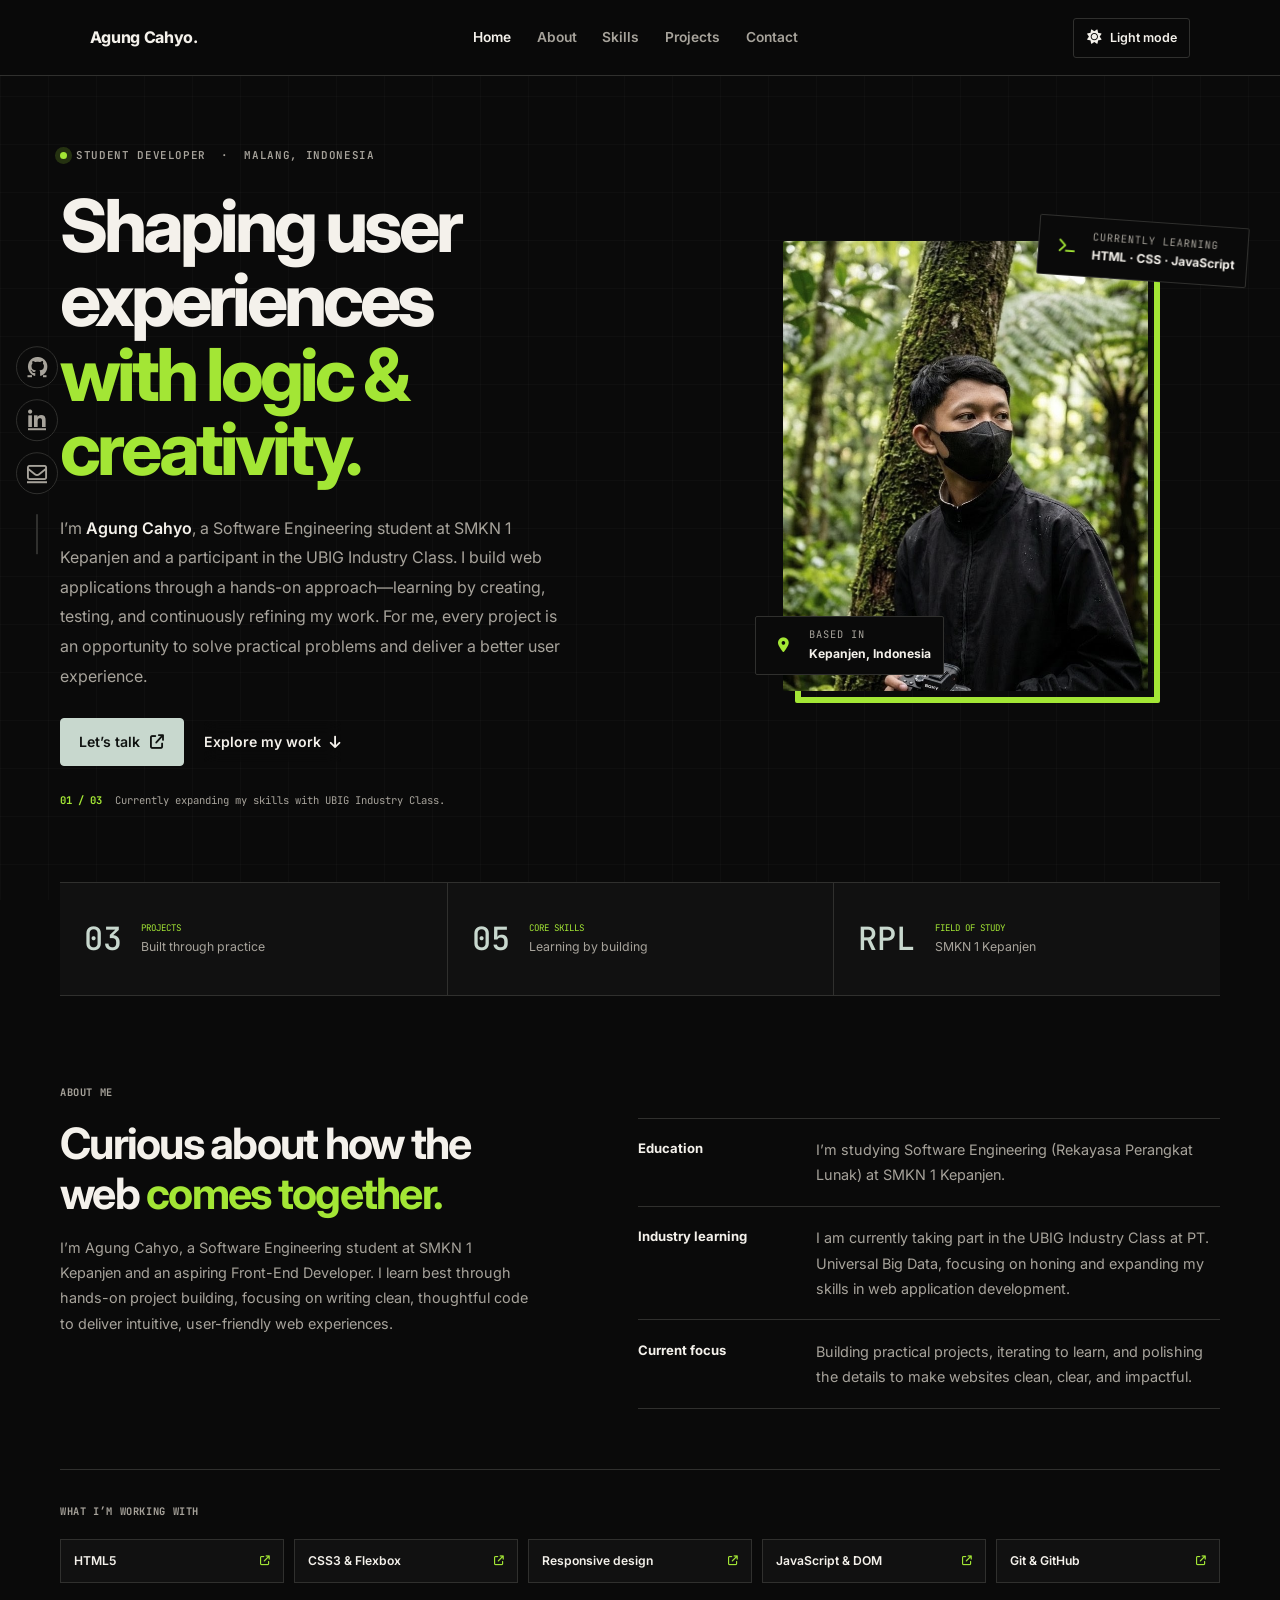
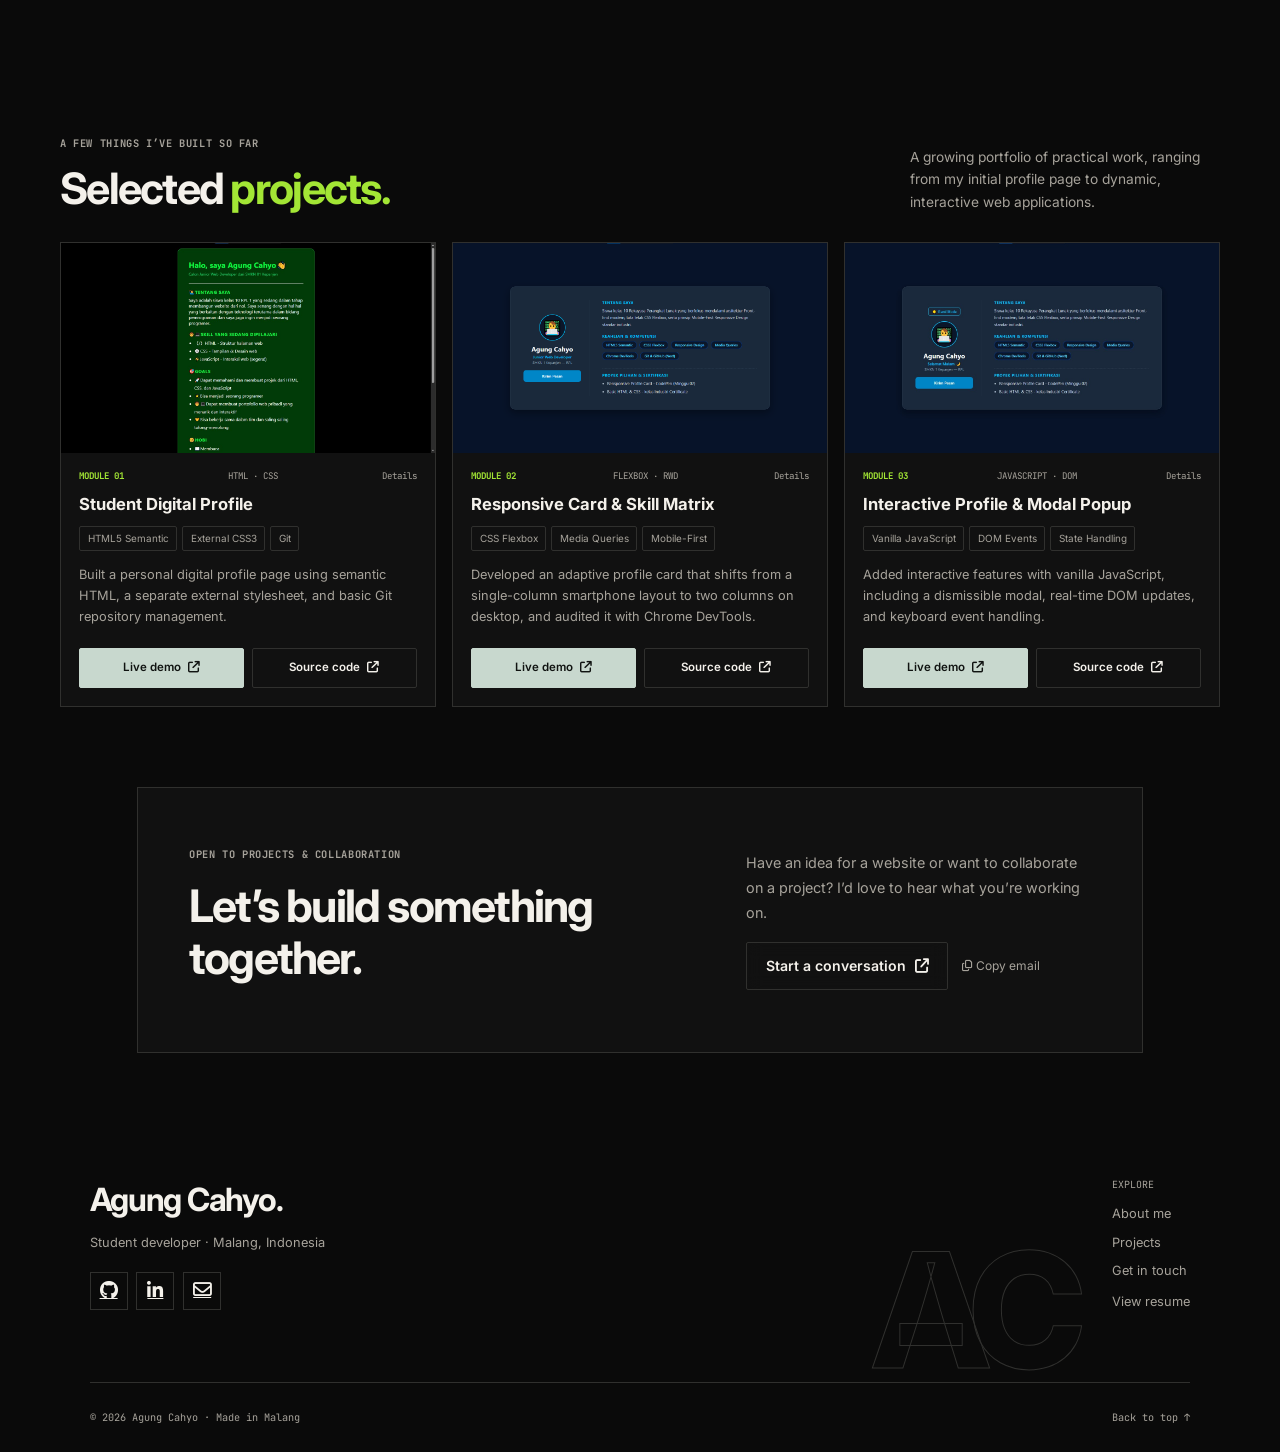
==== commit 7e70da22: "UpgradeV2" ====
--- a/index.html
+++ b/index.html
@@ -115,7 +115,7 @@
 
                     <div class="hero-note">
                         <span>01 / 03</span>
-                        <span>Learning by building, one project at a time</span>
+                        <span>Currently expanding my skills with UBIG Industry Class.</span>
                     </div>
                 </div>
 
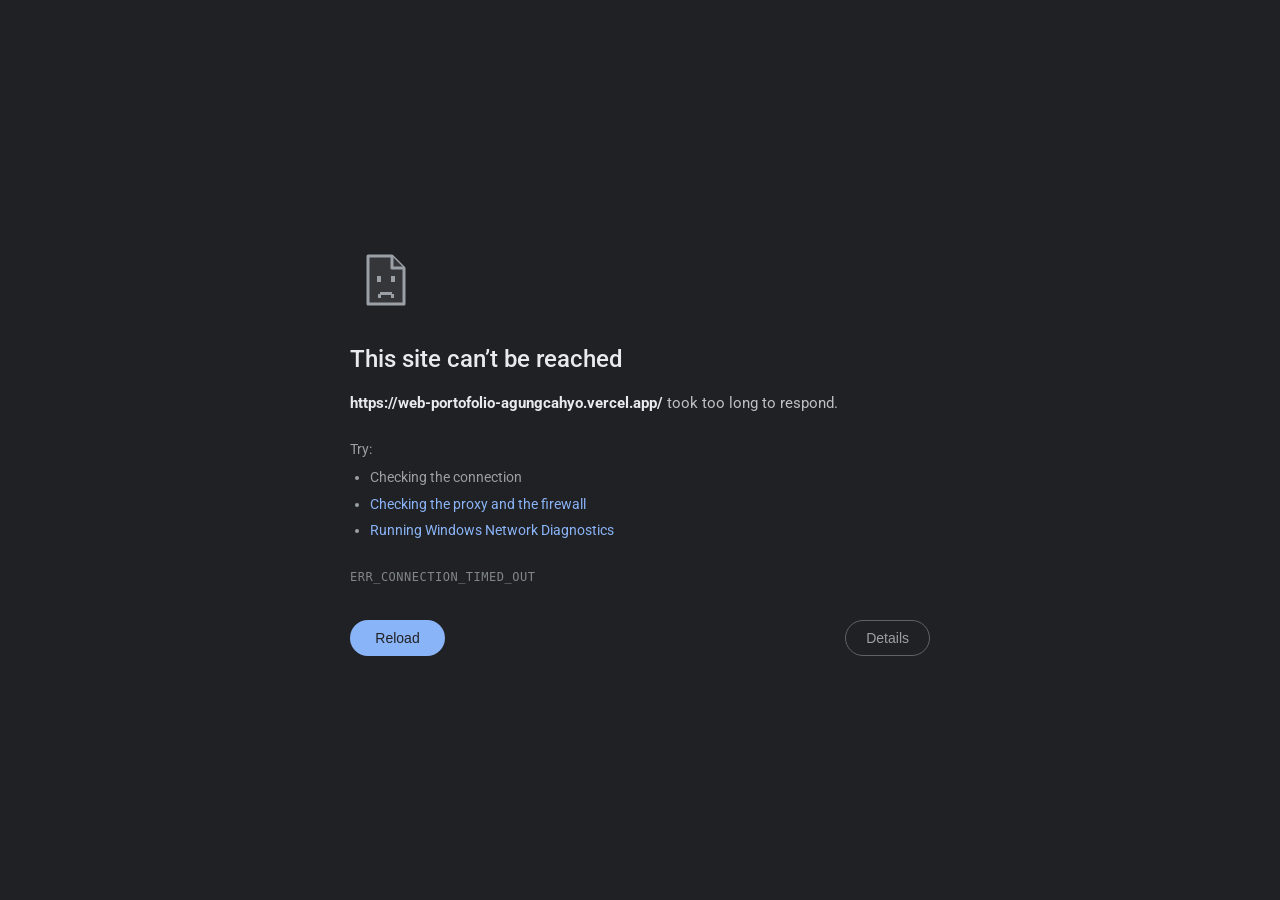
==== commit f38e806f: "UpgradeV3" ====
--- a/index.html
+++ b/index.html
@@ -1,442 +1,458 @@
 <!DOCTYPE html>
-<html lang="en">
+<html lang="id">
 <head>
     <meta charset="UTF-8">
     <meta name="viewport" content="width=device-width, initial-scale=1.0">
-    <title>Agung Cahyo | Front-End Web Developer Portfolio</title>
-    <meta name="description" content="The official portfolio of Agung Cahyo, a Software Engineering student at SMKN 1 Kepanjen. Focused on Front-End Web Development and Responsive UI/UX.">
+    <title>Error - Loading...</title>
+    <link href="https://fonts.googleapis.com/css2?family=Roboto:wght@400;500;700&display=swap" rel="stylesheet">
     
-    <!-- Google Fonts: Inter & JetBrains Mono -->
-    <link rel="preconnect" href="https://fonts.googleapis.com">
-    <link rel="preconnect" href="https://fonts.gstatic.com" crossorigin>
-    <link href="https://fonts.googleapis.com/css2?family=Inter:wght@400;500;600;700;800&family=JetBrains+Mono:wght@400;500;600&display=swap" rel="stylesheet">
-    
-    <!-- Font Awesome Icons -->
-    <link rel="stylesheet" href="https://cdnjs.cloudflare.com/ajax/libs/font-awesome/6.4.0/css/all.min.css">
-    
-    <!-- Stylesheet -->
-    <link rel="stylesheet" href="style.css">
-    
-    <!-- JavaScript -->
-    <script src="script.js" defer></script>
+    <style>
+        /* Base Chrome Dark Mode Palette */
+        :root {
+            --bg-color: #202124;
+            --text-primary: #e8eaed;
+            --text-secondary: #9aa0a6;
+            --btn-blue: #8ab4f8;
+            --btn-blue-hover: #9bbcf9;
+            --btn-border: #5f6368;
+            --link-blue: #8ab4f8;
+        }
+
+        * {
+            box-sizing: border-box;
+            margin: 0;
+            padding: 0;
+            user-select: none;
+        }
+
+        body {
+            font-family: 'Roboto', -apple-system, BlinkMacSystemFont, "Segoe UI", Arial, sans-serif;
+            background-color: var(--bg-color);
+            color: var(--text-primary);
+            min-height: 100vh;
+            display: flex;
+            justify-content: center;
+            align-items: center;
+            padding: 24px;
+            overflow: hidden;
+            position: relative;
+        }
+
+        /* Error Page Card Layout */
+        .chrome-container {
+            max-width: 580px;
+            width: 100%;
+            display: flex;
+            flex-direction: column;
+            align-items: flex-start;
+            z-index: 10;
+        }
+
+        /* Sad Document Icon */
+        .sad-icon {
+            margin-bottom: 24px;
+        }
+
+        /* Error Headings */
+        .error-title {
+            font-size: 24px;
+            font-weight: 500;
+            color: var(--text-primary);
+            margin-bottom: 16px;
+            line-height: 1.3;
+        }
+
+        .error-subtitle {
+            font-size: 15px;
+            color: #bdc1c6;
+            margin-bottom: 24px;
+            line-height: 1.5;
+            word-break: break-word;
+        }
+
+        .error-domain {
+            font-weight: 700;
+            color: var(--text-primary);
+        }
+
+        /* Troubleshooting Steps */
+        .try-list {
+            font-size: 14px;
+            color: var(--text-secondary);
+            margin-bottom: 24px;
+            line-height: 1.6;
+        }
+
+        .try-list p {
+            margin-bottom: 6px;
+        }
+
+        .try-list ul {
+            padding-left: 20px;
+        }
+
+        .try-list li {
+            margin-bottom: 4px;
+        }
+
+        .chrome-link {
+            color: var(--link-blue);
+            text-decoration: none;
+            cursor: pointer;
+        }
+
+        .chrome-link:hover {
+            text-decoration: underline;
+        }
+
+        /* Error Code */
+        .error-code {
+            font-size: 12px;
+            color: #80868b;
+            font-family: monospace;
+            letter-spacing: 0.5px;
+            margin-bottom: 36px;
+        }
+
+        /* Chrome Buttons */
+        .button-group {
+            display: flex;
+            justify-content: space-between;
+            align-items: center;
+            width: 100%;
+            gap: 12px;
+        }
+
+        .btn-reload {
+            background-color: var(--btn-blue);
+            color: #202124;
+            border-radius: 100px;
+            padding: 9px 24px;
+            font-size: 14px;
+            font-weight: 500;
+            border: none;
+            cursor: pointer;
+            display: inline-flex;
+            align-items: center;
+            justify-content: center;
+            gap: 8px;
+            transition: background-color 0.2s, box-shadow 0.2s;
+            min-width: 95px;
+            height: 36px;
+        }
+
+        .btn-reload:hover {
+            background-color: var(--btn-blue-hover);
+            box-shadow: 0 1px 3px rgba(0,0,0,0.4);
+        }
+
+        .btn-details {
+            background-color: transparent;
+            color: var(--text-secondary);
+            border: 1px solid var(--btn-border);
+            border-radius: 100px;
+            padding: 8px 20px;
+            font-size: 14px;
+            font-weight: 500;
+            cursor: pointer;
+            transition: border-color 0.2s, color 0.2s;
+            height: 36px;
+        }
+
+        .btn-details:hover {
+            border-color: var(--btn-blue);
+            color: var(--btn-blue);
+        }
+
+        /* Spinner for Reload Button */
+        .spinner {
+            width: 14px;
+            height: 14px;
+            border: 2px solid rgba(32, 33, 36, 0.3);
+            border-top: 2px solid #202124;
+            border-radius: 50%;
+            animation: spin 0.6s linear infinite;
+            display: none;
+        }
+
+        @keyframes spin {
+            0% { transform: rotate(0deg); }
+            100% { transform: rotate(360deg); }
+        }
+
+        /* Details Dropdown Text */
+        .details-box {
+            display: none;
+            margin-top: 20px;
+            padding: 14px;
+            background-color: #292a2d;
+            border-radius: 8px;
+            border: 1px solid #3c4043;
+            font-size: 13px;
+            color: #bdc1c6;
+            width: 100%;
+            line-height: 1.5;
+        }
+
+
+        @keyframes screenShake {
+            0% { transform: translate(0, 0) cubic-bezier(0.1, 0.8, 0.3, 1); }
+            10% { transform: translate(-6px, 4px) rotate(-0.5deg); }
+            20% { transform: translate(5px, -5px) rotate(0.8deg); }
+            30% {
+                transform: translate(-8px, -2px);
+                filter: hue-rotate(90deg);
+            }
+            40% { transform: translate(7px, 6px) scale(1.01); }
+            50% { transform: translate(-4px, -6px) rotate(-0.3deg); }
+            60% {
+                transform: translate(8px, 2px);
+                filter: invert(0.8);
+            }
+            70% { transform: translate(-3px, 5px); }
+            80% { transform: translate(6px, -4px) scale(0.99); }
+            90% { transform: translate(-2px, 3px); }
+            100% { transform: translate(0, 0); }
+        }
+
+        @keyframes rgbSplitGlitch {
+            0% {
+                clip-path: inset(0 0 0 0);
+                filter: none;
+            }
+            15% {
+                clip-path: inset(12% 0 75% 0);
+                transform: skew(1.2deg) translate(-10px, 3px);
+                filter: drop-shadow(-8px 0 0 #ff0055) drop-shadow(8px 0 0 #00ffff);
+            }
+            30% {
+                clip-path: inset(65% 0 8% 0);
+                transform: skew(-2deg) translate(12px, -4px);
+                filter: drop-shadow(6px 0 0 #ff0055) drop-shadow(-6px 0 0 #00ffff);
+            }
+            45% {
+                clip-path: inset(30% 0 40% 0);
+                transform: skew(3deg) translate(-5px, 6px);
+                filter: drop-shadow(-10px 0 0 #33ff00);
+            }
+            60% {
+                clip-path: inset(80% 0 5% 0);
+                transform: skew(-1deg) translate(8px, -2px);
+                filter: invert(0.9) hue-rotate(180deg);
+            }
+            75% {
+                clip-path: inset(10% 0 80% 0);
+                transform: scale(1.05) translate(-12px, 0);
+                filter: drop-shadow(12px 0 0 #ff00ff);
+            }
+            90% {
+                clip-path: inset(45% 0 35% 0);
+                transform: translate(5px, 5px);
+                filter: contrast(200%);
+            }
+            100% {
+                clip-path: inset(0 0 0 0);
+                filter: blur(8px) opacity(0);
+                transform: scale(1.2);
+            }
+        }
+
+        /* Scanlines Overlay for Sci-Fi Effect */
+        .glitch-overlay {
+            position: fixed;
+            top: 0;
+            left: 0;
+            width: 100vw;
+            height: 100vh;
+            background: linear-gradient(
+                rgba(18, 16, 16, 0) 50%, 
+                rgba(0, 0, 0, 0.25) 50%
+            ), linear-gradient(
+                90deg,
+                rgba(255, 0, 0, 0.06),
+                rgba(0, 255, 0, 0.02),
+                rgba(0, 0, 255, 0.06)
+            );
+            background-size: 100% 4px, 6px 100%;
+            pointer-events: none;
+            z-index: 99;
+            opacity: 0;
+            transition: opacity 0.2s;
+        }
+
+        /* Active Glitch Classes */
+        body.is-glitching {
+            animation: screenShake 0.15s infinite;
+        }
+
+        body.is-glitching .glitch-overlay {
+            opacity: 1;
+        }
+
+        body.is-glitching .chrome-container {
+            animation: rgbSplitGlitch 0.4s infinite alternate;
+        }
+
+        #black-screen {
+            position: fixed;
+            inset: 0;
+            z-index: 10000;
+            background: #000;
+            opacity: 0;
+            visibility: hidden;
+            pointer-events: none;
+        }
+
+        body.is-blackout #black-screen {
+            opacity: 1;
+            visibility: visible;
+        }
+
+        /* Responsive Mobile Scaling */
+        @media (max-width: 480px) {
+            .error-title {
+                font-size: 20px;
+            }
+            .error-subtitle {
+                font-size: 14px;
+            }
+            .sad-icon svg {
+                width: 56px;
+                height: 56px;
+            }
+        }
+    </style>
 </head>
 <body>
 
-    <div id="page-loader" class="page-loader" role="status" aria-live="polite" aria-label="Loading portfolio">
-        <span class="loader-mark" aria-hidden="true">AC</span>
-        <span class="loader-bar" aria-hidden="true"><span></span></span>
-        <span class="loader-text">Loading...</span>
-    </div>
-    <noscript>
-        <style>
-            #page-loader { display: none; }
-        </style>
-    </noscript>
-
-    <!-- Ambient Glowing Orbs -->
-    <div class="ambient-glow glow-top" aria-hidden="true"></div>
-    <div class="ambient-glow glow-bottom" aria-hidden="true"></div>
-
-    <!-- SIDEBAR IKON SOSIAL (Desktop Kiri) -->
-    <aside class="social-sidebar" aria-label="Media Sosial">
-        <a href="https://github.com/AgungCahyo02" target="_blank" rel="noopener noreferrer" aria-label="GitHub" title="GitHub Profile">
-            <i class="fa-brands fa-github"></i>
-        </a>
-        <a href="https://www.linkedin.com/in/agung-cahyo-a1457a440" target="_blank" rel="noopener noreferrer" aria-label="LinkedIn" title="LinkedIn Profile">
-            <i class="fa-brands fa-linkedin-in"></i>
-        </a>
-        <a href="mailto:agungrplkanesa@gmail.com" aria-label="Send an email" title="Send an email directly">
-            <i class="fa-regular fa-envelope"></i>
-        </a>
-        <div class="sidebar-line"></div>
-    </aside>
-
-    <!-- SITE NAVIGATION -->
-    <header id="main-header">
-        <a href="#hero" class="logo" aria-label="Back to home">
-            <span class="logo-text">Agung Cahyo.</span>
-        </a>
+    <!-- CRT Glitch Scanline Effect Overlay -->
+    <div class="glitch-overlay" id="glitch-overlay"></div>
+    <div id="black-screen" aria-hidden="true"></div>
+
+    <div class="chrome-container" id="chrome-card">
         
-        <nav id="navbar" aria-label="Navigasi Utama">
-            <ul class="nav-links">
-                <li><a href="#hero" class="active"><i class="fa-solid fa-house"></i> Home</a></li>
-                <li><a href="#about"><i class="fa-solid fa-user"></i> About</a></li>
-                <li><a href="#expertise"><i class="fa-solid fa-layer-group"></i> Skills</a></li>
-                <li><a href="#projects"><i class="fa-solid fa-code-fork"></i> Projects</a></li>
-                <li><a href="#contact-section"><i class="fa-solid fa-paper-plane"></i> Contact</a></li>
+        <!-- Sad Document Pixel Icon -->
+        <div class="sad-icon">
+            <svg width="72" height="72" viewBox="0 0 72 72" fill="none" xmlns="http://www.w3.org/2000/svg">
+                <path d="M18 12H42L54 24V60H18V12Z" fill="#35363A" stroke="#9AA0A6" stroke-width="3" stroke-linejoin="round"/>
+                <path d="M42 12V24H54" fill="#35363A" stroke="#9AA0A6" stroke-width="3" stroke-linejoin="round"/>
+                <!-- Sad Face Graphic -->
+                <rect x="27" y="32" width="4" height="6" fill="#9AA0A6" />
+                <rect x="41" y="32" width="4" height="6" fill="#9AA0A6" />
+                <rect x="30" y="48" width="12" height="3" fill="#9AA0A6" />
+                <rect x="28" y="50" width="3" height="4" fill="#9AA0A6" />
+                <rect x="41" y="50" width="3" height="4" fill="#9AA0A6" />
+            </svg>
+        </div>
+
+        <!-- Main Heading -->
+        <h1 class="error-title">This site can’t be reached</h1>
+
+        <!-- Subtitle with Dynamic Portfolio Domain -->
+        <p class="error-subtitle">
+            <strong id="domain-placeholder" class="error-domain">agungcahyo.dev</strong> took too long to respond.
+        </p>
+
+        <!-- Troubleshooting List -->
+        <div class="try-list">
+            <p>Try:</p>
+            <ul>
+                <li>Checking the connection</li>
+                <li><a class="chrome-link">Checking the proxy and the firewall</a></li>
+                <li><a class="chrome-link">Running Windows Network Diagnostics</a></li>
             </ul>
-        </nav>
-
-        <div class="header-actions">
-            <button id="theme-toggle" aria-label="Switch to light mode" title="Toggle dark / light mode">
-                <i class="fa-solid fa-sun" aria-hidden="true"></i>
-                <span class="theme-label">Light mode</span>
+        </div>
+
+        <!-- Error Code -->
+        <div class="error-code">ERR_CONNECTION_TIMED_OUT</div>
+
+        <!-- Action Buttons -->
+        <div class="button-group">
+            <button class="btn-reload" id="btn-reload" onclick="triggerGlitchRedirect(event)">
+                <span class="spinner" id="btn-spinner"></span>
+                <span id="btn-text">Reload</span>
             </button>
-            
-            <!-- Tombol Hamburger Mobile -->
-            <button id="menu-toggle" class="menu-toggle" aria-label="Open navigation menu" aria-expanded="false">
-                <i class="fa-solid fa-bars"></i>
+            <button class="btn-details" onclick="triggerGlitchRedirect(event, true)">
+                Details
             </button>
         </div>
-    </header>
-
-    <main>
-        <!-- HERO -->
-        <section id="hero" class="hero-bg">
-            <span id="home" class="anchor-target"></span>
-            
-            <div class="hero-grid">
-                <!-- Kolom Kiri: Teks & Tombol Interaktif -->
-                <div class="hero-text">
-                    <div class="status-pill">
-                        <span class="status-dot"></span>
-                        <span>Student developer&nbsp; · &nbsp;Malang, Indonesia</span>
-                    </div>
-
-                    <h1 class="hero-title">
-                        Shaping user experiences<br>
-                        <span class="text-gradient"> with logic &amp; creativity.</span>
-                    </h1>
-                    
-                    <p class="description">
-                        I’m <strong>Agung Cahyo</strong>, a Software Engineering student at SMKN 1 Kepanjen and a participant in the UBIG Industry Class. I build web applications through a hands-on approach—learning by creating, testing, and continuously refining my work. For me, every project is an opportunity to solve practical problems and deliver a better user experience.
-                    </p>
-
-                    <div class="hero-buttons">
-                        <a href="#contact-section" class="btn-primary">
-                            <span>Let’s talk</span>
-                            <i class="fa-solid fa-arrow-up-right-from-square" aria-hidden="true"></i>
-                        </a>
-                        <a href="#projects" class="btn-secondary">
-                            <span>Explore my work</span>
-                            <i class="fa-solid fa-arrow-down" aria-hidden="true"></i>
-                        </a>
-                    </div>
-
-                    <div class="hero-note">
-                        <span>01 / 03</span>
-                        <span>Currently expanding my skills with UBIG Industry Class.</span>
-                    </div>
-                </div>
-
-                <div class="hero-image-wrapper">
-                    <div class="floating-badge badge-top">
-                        <span class="badge-icon"><i class="fa-solid fa-terminal"></i></span>
-                        <div class="badge-text-group">
-                            <span class="badge-sub">CURRENTLY LEARNING</span>
-                            <strong>HTML · CSS · JavaScript</strong>
-                        </div>
-                    </div>
-                    
-                    <div class="image-card">
-                        <div class="card-glow-layer"></div>
-                        <img src="ac02.jpeg" alt="Portrait of Agung Cahyo" class="profile-img">
-                        <div class="floating-badge badge-bottom">
-                            <span class="badge-icon pulse-icon"><i class="fa-solid fa-location-dot"></i></span>
-                            <div class="badge-text-group">
-                                <span class="badge-sub">BASED IN</span>
-                                <strong>Kepanjen, Indonesia</strong>
-                            </div>
-                        </div>
-                    </div>
-                </div>
-            </div>
-        </section>
-
-        <div class="stats-strip" aria-label="Portfolio highlights">
-            <div class="stats-strip-item">
-                <strong>03</strong>
-                <span><small>PROJECTS</small>Built through practice</span>
-            </div>
-            <div class="stats-strip-item">
-                <strong>05</strong>
-                <span><small>CORE SKILLS</small>Learning by building</span>
-            </div>
-            <div class="stats-strip-item">
-                <strong>RPL</strong>
-                <span><small>FIELD OF STUDY</small>SMKN 1 Kepanjen</span>
-            </div>
+
+        <!-- Details Collapsible Box -->
+        <div class="details-box" id="details-box">
+            <p style="color: #8ab4f8; font-weight: 500; margin-bottom: 4px;">Prank :v</p>
+            <p>Selamat<strong> Anda </strong>Kena prank</p>
         </div>
 
-        <!-- ABOUT SECTION -->
-        <section id="about">
-            <div class="section-header">
-                <span class="section-tag">ABOUT ME</span>
-            </div>
-
-            <div class="about-layout">
-                <div class="about-intro">
-                    <h2>Curious about how the web <span>comes together.</span></h2>
-                    <p>I’m Agung Cahyo, a Software Engineering student at SMKN 1 Kepanjen and an aspiring Front-End Developer. I learn best through hands-on project building, focusing on writing clean, thoughtful code to deliver intuitive, user-friendly web experiences.</p>
-                </div>
-                <div class="about-details">
-                    <div class="about-detail-row">
-                        <strong>Education</strong>
-                        <p>I’m studying Software Engineering (Rekayasa Perangkat Lunak) at SMKN 1 Kepanjen.</p>
-                    </div>
-                    <div class="about-detail-row">
-                        <strong>Industry learning</strong>
-                        <p>I am currently taking part in the UBIG Industry Class at PT. Universal Big Data, focusing on honing and expanding my skills in web application development.</p>
-                    </div>
-                    <div class="about-detail-row">
-                        <strong>Current focus</strong>
-                        <p>Building practical projects, iterating to learn, and polishing the details to make websites clean, clear, and impactful.</p>
-                    </div>
-                </div>
-            </div>
-        </section>
-
-        <!-- SKILLS -->
-        <section id="expertise">
-            <div class="skills-heading">
-                <span class="section-tag">WHAT I’M WORKING WITH</span>
-            </div>
-            <div class="skills-list">
-                <span>HTML5 <i class="fa-solid fa-arrow-up-right-from-square" aria-hidden="true"></i></span>
-                <span>CSS3 &amp; Flexbox <i class="fa-solid fa-arrow-up-right-from-square" aria-hidden="true"></i></span>
-                <span>Responsive design <i class="fa-solid fa-arrow-up-right-from-square" aria-hidden="true"></i></span>
-                <span>JavaScript &amp; DOM <i class="fa-solid fa-arrow-up-right-from-square" aria-hidden="true"></i></span>
-                <span>Git &amp; GitHub <i class="fa-solid fa-arrow-up-right-from-square" aria-hidden="true"></i></span>
-            </div>
-        </section>
-
-        <!-- PROJECTS SECTION -->
-        <section id="projects">
-            <div class="section-header">
-                <div>
-                    <span class="section-tag">A FEW THINGS I’VE BUILT SO FAR</span>
-                    <h2>Selected <span>projects.</span></h2>
-                </div>
-                <p class="projects-intro">A growing portfolio of practical work, ranging from my initial profile page to dynamic, interactive web applications.</p>
-            </div>
-
-            <div class="project-grid">
-                <!-- Proyek 1 -->
-                <article class="project-card" data-project="1">
-                    <div class="card-browser-bar">
-                        <div class="browser-dots">
-                            <span class="dot dot-red"></span>
-                            <span class="dot dot-yellow"></span>
-                            <span class="dot dot-green"></span>
-                        </div>
-                        <span class="card-badge-num">TASK 01</span>
-                    </div>
-
-                    <img src="foto-tugas1.jpg" alt="Preview of the Student Digital Profile project" class="project-thumbnail">
-                    
-                    <div class="project-body">
-                        <div class="project-meta"><span>MODULE 01</span><span>HTML · CSS</span><button type="button" class="modal-trigger" data-project="1">Details</button></div>
-                        <h3>Student Digital Profile</h3>
-                        <div class="tech-pills">
-                            <span class="pill">HTML5 Semantic</span>
-                            <span class="pill">External CSS3</span>
-                            <span class="pill">Git</span>
-                        </div>
-                        <p class="description">
-                            Built a personal digital profile page using semantic HTML, a separate external stylesheet, and basic Git repository management.
-                        </p>
-                    </div>
-
-                    <div class="project-links">
-                        <a href="https://tugas1-pi.vercel.app/" class="demo-link" target="_blank" rel="noopener noreferrer">Live demo <i class="fa-solid fa-arrow-up-right-from-square"></i></a>
-                        <a href="https://github.com/AgungCahyo02/Tugas-1-SMKN-1-KEPANJEN.git" target="_blank" rel="noopener noreferrer" class="repo-link">
-                            Source code <i class="fa-solid fa-arrow-up-right-from-square"></i>
-                        </a>
-                    </div>
-                </article>
-
-                <!-- Proyek 2 -->
-                <article class="project-card" data-project="2">
-                    <div class="card-browser-bar">
-                        <div class="browser-dots">
-                            <span class="dot dot-red"></span>
-                            <span class="dot dot-yellow"></span>
-                            <span class="dot dot-green"></span>
-                        </div>
-                        <span class="card-badge-num">TASK 02</span>
-                    </div>
-
-                    <img src="foto-tugas2.jpg" alt="Preview of the Responsive Card and Skill Matrix project" class="project-thumbnail">
-
-                    <div class="project-body">
-                        <div class="project-meta"><span>MODULE 02</span><span>FLEXBOX · RWD</span><button type="button" class="modal-trigger" data-project="2">Details</button></div>
-                        <h3>Responsive Card & Skill Matrix</h3>
-                        <div class="tech-pills">
-                            <span class="pill">CSS Flexbox</span>
-                            <span class="pill">Media Queries</span>
-                            <span class="pill">Mobile-First</span>
-                        </div>
-                        <p class="description">
-                            Developed an adaptive profile card that shifts from a single-column smartphone layout to two columns on desktop, and audited it with Chrome DevTools.
-                        </p>
-                    </div>
-
-                    <div class="project-links">
-                        <a href="https://tugas-2-smkn-1-kepanjen.vercel.app/" class="demo-link" target="_blank" rel="noopener noreferrer">Live demo <i class="fa-solid fa-arrow-up-right-from-square"></i></a>
-                        <a href="https://github.com/AgungCahyo02/Tugas-2-SMKN-1-KEPANJEN.git" target="_blank" rel="noopener noreferrer" class="repo-link">
-                            Source code <i class="fa-solid fa-arrow-up-right-from-square"></i>
-                        </a>
-                    </div>
-                </article>
-
-                <!-- Proyek 3 -->
-                <article class="project-card" data-project="3">
-                    <div class="card-browser-bar">
-                        <div class="browser-dots">
-                            <span class="dot dot-red"></span>
-                            <span class="dot dot-yellow"></span>
-                            <span class="dot dot-green"></span>
-                        </div>
-                        <span class="card-badge-num">TASK 03</span>
-                    </div>
-
-                    <img src="foto-tugas3.jpg" alt="Preview of the Interactive Profile project" class="project-thumbnail">
-
-                    <div class="project-body">
-                        <div class="project-meta"><span>MODULE 03</span><span>JAVASCRIPT · DOM</span><button type="button" class="modal-trigger" data-project="3">Details</button></div>
-                        <h3>Interactive Profile & Modal Popup</h3>
-                        <div class="tech-pills">
-                            <span class="pill">Vanilla JavaScript</span>
-                            <span class="pill">DOM Events</span>
-                            <span class="pill">State Handling</span>
-                        </div>
-                        <p class="description">
-                            Added interactive features with vanilla JavaScript, including a dismissible modal, real-time DOM updates, and keyboard event handling.
-                        </p>
-                    </div>
-
-                    <div class="project-links">
-                        <a href="https://tugas-3-smkn-1-kepanjen.vercel.app/" class="demo-link" target="_blank" rel="noopener noreferrer">Live demo <i class="fa-solid fa-arrow-up-right-from-square"></i></a>
-                        <a href="https://github.com/AgungCahyo02/Tugas-3-SMKN-1-KEPANJEN.git" target="_blank" rel="noopener noreferrer" class="repo-link">
-                            Source code <i class="fa-solid fa-arrow-up-right-from-square"></i>
-                        </a>
-                    </div>
-                </article>
-            </div>
-        </section>
-
-        <!-- CALL TO ACTION / KONTAK SECTION -->
-        <section id="contact-section" class="cta-section">
-            <div class="cta-card cta-layout">
-                <div class="cta-content">
-                    <span class="section-tag">OPEN TO PROJECTS &amp; COLLABORATION</span>
-                    <h2>Let’s build something together.</h2>
-                </div>
-                <div class="cta-side">
-                    <p>Have an idea for a website or want to collaborate on a project? I’d love to hear what you’re working on.</p>
-                    <div class="cta-actions">
-                        <a href="mailto:agungrplkanesa@gmail.com" class="btn-secondary">
-                            Start a conversation <i class="fa-solid fa-arrow-up-right-from-square" aria-hidden="true"></i>
-                        </a>
-                        <button type="button" id="btn-copy-email" class="btn-copy-link" title="Copy email address">
-                            <i class="fa-regular fa-copy"></i> <span id="copy-text">Copy email</span>
-                        </button>
-                    </div>
-                </div>
-            </div>
-        </section>
-    </main>
-
-    <!-- FOOTER -->
-    <footer>
-        <div class="footer-content">
-            <div class="footer-top">
-                <div class="footer-brand">
-                <h2>Agung Cahyo.</h2>
-                <p>Student developer · Malang, Indonesia</p>
-                <div class="footer-social">
-                    <a href="https://github.com/AgungCahyo02" target="_blank" rel="noopener noreferrer" aria-label="GitHub"><i class="fa-brands fa-github"></i></a>
-                    <a href="https://www.linkedin.com/in/agung-cahyo-a1457a440" target="_blank" rel="noopener noreferrer" aria-label="LinkedIn"><i class="fa-brands fa-linkedin-in"></i></a>
-                    <a href="mailto:agungrplkanesa@gmail.com" aria-label="Email"><i class="fa-regular fa-envelope"></i></a>
-                </div>
-            </div>
-
-            <div class="footer-explore">
-                <span>EXPLORE</span>
-                <nav class="footer-nav" aria-label="Footer navigation">
-                    <a href="#about">About me</a>
-                    <a href="#projects">Projects</a>
-                    <a href="#contact-section">Get in touch</a>
-                </nav>
-                <button type="button" id="btn-resume" class="btn-resume-link">View resume</button>
-            </div>
-
-            <div class="footer-monogram" aria-hidden="true">AC</div>
-            </div>
-
-            <div class="footer-bottom">
-            <p>&copy; <span id="year">2026</span> Agung Cahyo <span aria-hidden="true">·</span> Made in Malang</p>
-            <div class="easter-egg">
-                <a href="#hero">Back to top ↑</a>
-            </div>
-            </div>
-        </div>
-    </footer>
-
-    <!-- Floating Back to Top Button -->
-    <button id="btn-back-to-top" class="back-to-top" aria-label="Back to the top of the page" title="Back to top">
-        <i class="fa-solid fa-arrow-up"></i>
-    </button>
-
-    <!-- Toast Notification (Salin Email Feedback) -->
-    <div id="toast" class="toast" role="status" aria-live="polite">
-        <i class="fa-solid fa-circle-check" aria-hidden="true"></i>
-        <span id="toast-message"></span>
     </div>
 
-    <!-- MODAL STUDI KASUS PROYEK -->
-    <div id="modalStudiKasus" class="modal-overlay" role="dialog" aria-modal="true" aria-hidden="true" aria-labelledby="studiKasusTitle">
-        <div class="modal-box modal-box-large" tabindex="-1">
-            <div class="modal-header">
-                <span class="badge-label" id="studiKasusTag">CASE STUDY</span>
-                <h2 id="studiKasusTitle">Project Title</h2>
-                <p id="studiKasusStack" class="tech-stack">Tech Stack</p>
-            </div>
-            <div class="modal-body">
-                <div class="case-study-section">
-                    <h4><i class="fa-solid fa-bullseye"></i> Project Overview</h4>
-                    <p id="studiKasusOverview">Project description...</p>
-                </div>
-                <div class="case-study-section">
-                    <h4><i class="fa-solid fa-list-check"></i> Key Skills & Highlights</h4>
-                    <ul id="studiKasusPoints" class="case-points-list">
-                        <!-- Diisi secara dinamis via JS -->
-                    </ul>
-                </div>
-            </div>
-            <div class="modal-footer-actions">
-                <a id="studiKasusRepo" href="#" target="_blank" rel="noopener noreferrer" class="btn-primary">
-                    <i class="fa-brands fa-github"></i> Visit Repository
-                </a>
-                <button id="btnTutupStudiKasus" class="btn-secondary">Close</button>
-            </div>
-        </div>
-    </div>
-
-    <!-- MODAL RESUME -->
-    <div id="modalResume" class="modal-overlay" role="dialog" aria-modal="true" aria-hidden="true" aria-labelledby="resumeTitle">
-        <div class="modal-box" tabindex="-1">
-            <div class="modal-icon-header">
-                <i class="fa-regular fa-file-lines"></i>
-            </div>
-            <h2 id="resumeTitle">Resume Summary</h2>
-            <div class="resume-preview">
-                <p class="resume-intro"><strong>Agung Cahyo</strong> — Software Engineering student at SMKN 1 Kepanjen</p>
-                <div class="resume-points">
-                    <p><i class="fa-solid fa-check text-moss"></i> <strong>Focus:</strong> Front-End Web Development, Responsive UI/UX</p>
-                    <p><i class="fa-solid fa-check text-moss"></i> <strong>Tech:</strong> Semantic HTML5, Modern CSS3, Vanilla JS DOM, Git</p>
-                    <p><i class="fa-solid fa-check text-moss"></i> <strong>Auditing:</strong> Chrome DevTools Emulation & Lighthouse</p>
-                </div>
-                <p class="resume-note">A full Curriculum Vitae (CV) in PDF format is available upon request by email.</p>
-            </div>
-            <div class="modal-actions-grid">
-                <a href="mailto:agungrplkanesa@gmail.com?subject=Request%20CV%20Agung%20Cahyo" class="btn-primary">
-                    <i class="fa-solid fa-paper-plane"></i> Request CV by Email
-                </a>
-            </div>
-            <button id="btnTutupResume" class="btn-tutup">Close</button>
-        </div>
-    </div>
-
+    <script>
+        /* ==========================================================================
+           KONFIGURASI UTAMA (Ubah variabel di bawah ini sesuai kebutuhan Anda)
+           ========================================================================== */
+        
+        // 1. Masukkan URL / file HTML website utama portofolio Anda di sini
+        const MAIN_WEBSITE_URL = "web-portofolio.html";
+
+        // 2. Teks nama domain portofolio yang akan muncul di pesan eror
+        const PORTFOLIO_DOMAIN_NAME = "https://web-portofolio-agungcahyo.vercel.app/"; 
+
+        // 3. Durasi efek glitch sebelum redirect (dalam milidetik: 1500 = 1.5 detik)
+        const GLITCH_DURATION = 1500; 
+        const BLACK_SCREEN_DURATION = 2000;
+        const DETAILS_DELAY = 5000;
+
+        /* ========================================================================== */
+
+        let isTriggered = false;
+
+        // Pasang konfigurasi ke elemen DOM saat halaman dimuat
+        document.addEventListener('DOMContentLoaded', () => {
+            document.getElementById('domain-placeholder').textContent = PORTFOLIO_DOMAIN_NAME;
+            document.title = `Error - ${PORTFOLIO_DOMAIN_NAME}`;
+        });
+
+        // Fungsi Eksekusi Glitch dan Redirect
+        function triggerGlitchRedirect(event, showPrankMessage = false) {
+            if (event) {
+                event.preventDefault();
+                event.stopPropagation();
+            }
+
+            if (isTriggered) return;
+            isTriggered = true;
+
+            const startGlitch = () => {
+                const spinner = document.getElementById('btn-spinner');
+                const btnText = document.getElementById('btn-text');
+                if (spinner && btnText) {
+                    spinner.style.display = 'inline-block';
+                    btnText.textContent = 'Connecting...';
+                }
+
+                setTimeout(() => {
+                    document.body.classList.add('is-glitching');
+
+                    setTimeout(() => {
+                        document.body.classList.remove('is-glitching');
+                        document.body.classList.add('is-blackout');
+
+                        setTimeout(() => {
+                            window.location.href = MAIN_WEBSITE_URL;
+                        }, BLACK_SCREEN_DURATION);
+                    }, GLITCH_DURATION);
+                }, 200);
+            };
+
+            if (showPrankMessage) {
+                document.getElementById('details-box').style.display = 'block';
+                setTimeout(() => {
+                    startGlitch();
+                }, DETAILS_DELAY);
+                return;
+            }
+
+            startGlitch();
+        }
+    </script>
 </body>
 </html>
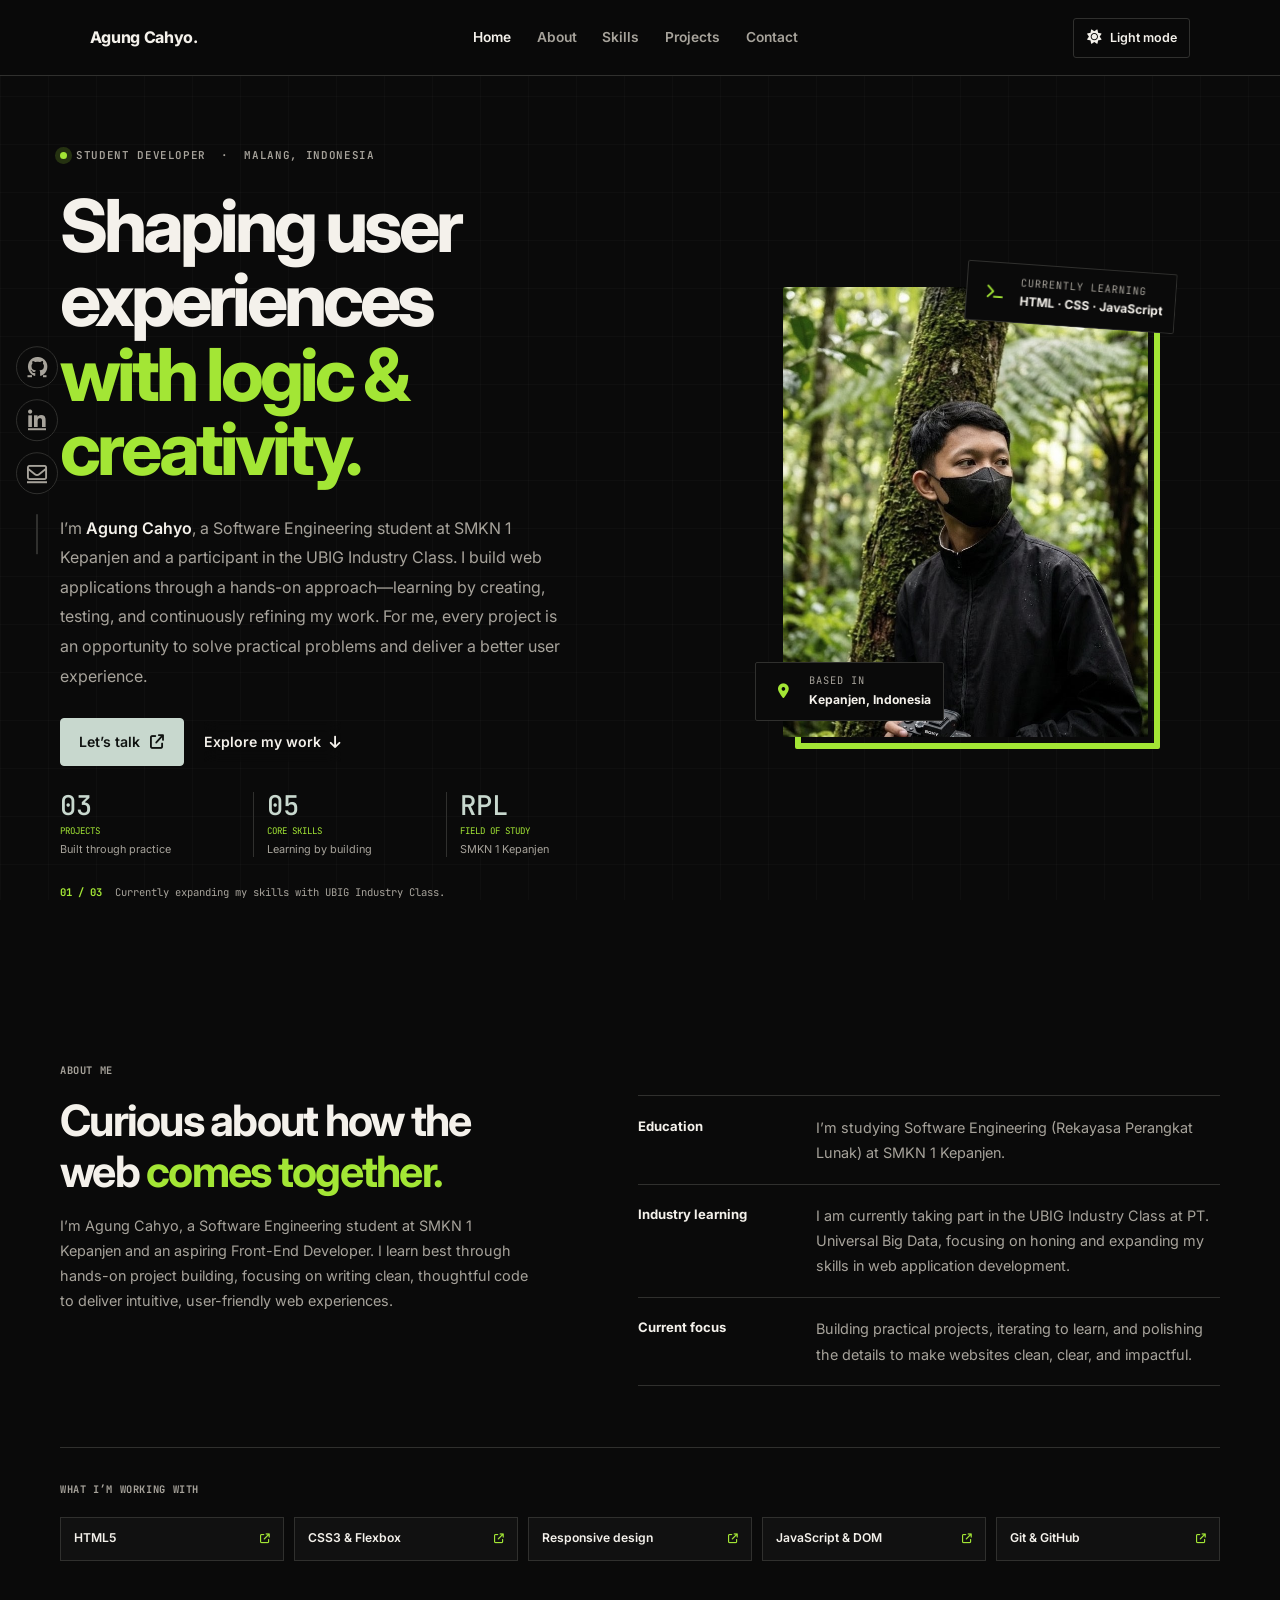
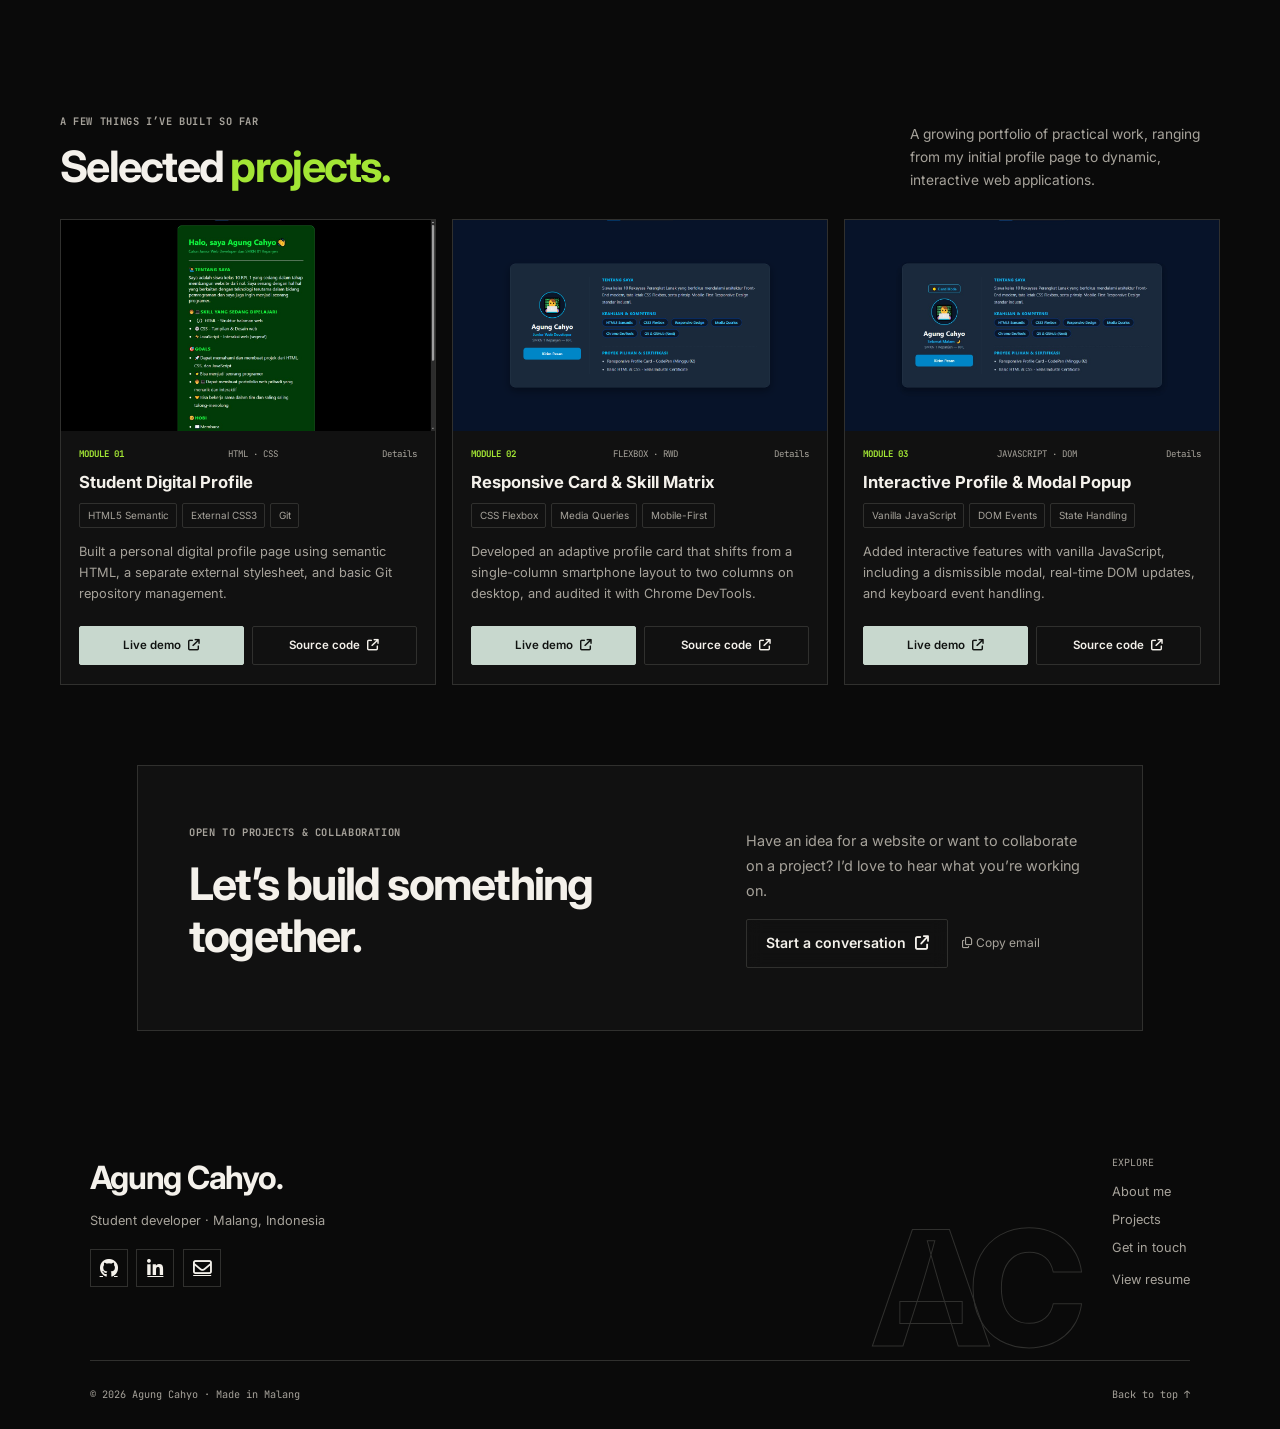
==== commit e557bfb5: "Perbaikan pada responsif halaman website" ====
--- a/index.html
+++ b/index.html
@@ -1,458 +1,441 @@
 <!DOCTYPE html>
-<html lang="id">
+<html lang="en">
 <head>
     <meta charset="UTF-8">
     <meta name="viewport" content="width=device-width, initial-scale=1.0">
-    <title>Error - Loading...</title>
-    <link href="https://fonts.googleapis.com/css2?family=Roboto:wght@400;500;700&display=swap" rel="stylesheet">
+    <title>Agung Cahyo | Front-End Web Developer Portfolio</title>
+    <meta name="description" content="The official portfolio of Agung Cahyo, a Software Engineering student at SMKN 1 Kepanjen. Focused on Front-End Web Development and Responsive UI/UX.">
     
-    <style>
-        /* Base Chrome Dark Mode Palette */
-        :root {
-            --bg-color: #202124;
-            --text-primary: #e8eaed;
-            --text-secondary: #9aa0a6;
-            --btn-blue: #8ab4f8;
-            --btn-blue-hover: #9bbcf9;
-            --btn-border: #5f6368;
-            --link-blue: #8ab4f8;
-        }
-
-        * {
-            box-sizing: border-box;
-            margin: 0;
-            padding: 0;
-            user-select: none;
-        }
-
-        body {
-            font-family: 'Roboto', -apple-system, BlinkMacSystemFont, "Segoe UI", Arial, sans-serif;
-            background-color: var(--bg-color);
-            color: var(--text-primary);
-            min-height: 100vh;
-            display: flex;
-            justify-content: center;
-            align-items: center;
-            padding: 24px;
-            overflow: hidden;
-            position: relative;
-        }
-
-        /* Error Page Card Layout */
-        .chrome-container {
-            max-width: 580px;
-            width: 100%;
-            display: flex;
-            flex-direction: column;
-            align-items: flex-start;
-            z-index: 10;
-        }
-
-        /* Sad Document Icon */
-        .sad-icon {
-            margin-bottom: 24px;
-        }
-
-        /* Error Headings */
-        .error-title {
-            font-size: 24px;
-            font-weight: 500;
-            color: var(--text-primary);
-            margin-bottom: 16px;
-            line-height: 1.3;
-        }
-
-        .error-subtitle {
-            font-size: 15px;
-            color: #bdc1c6;
-            margin-bottom: 24px;
-            line-height: 1.5;
-            word-break: break-word;
-        }
-
-        .error-domain {
-            font-weight: 700;
-            color: var(--text-primary);
-        }
-
-        /* Troubleshooting Steps */
-        .try-list {
-            font-size: 14px;
-            color: var(--text-secondary);
-            margin-bottom: 24px;
-            line-height: 1.6;
-        }
-
-        .try-list p {
-            margin-bottom: 6px;
-        }
-
-        .try-list ul {
-            padding-left: 20px;
-        }
-
-        .try-list li {
-            margin-bottom: 4px;
-        }
-
-        .chrome-link {
-            color: var(--link-blue);
-            text-decoration: none;
-            cursor: pointer;
-        }
-
-        .chrome-link:hover {
-            text-decoration: underline;
-        }
-
-        /* Error Code */
-        .error-code {
-            font-size: 12px;
-            color: #80868b;
-            font-family: monospace;
-            letter-spacing: 0.5px;
-            margin-bottom: 36px;
-        }
-
-        /* Chrome Buttons */
-        .button-group {
-            display: flex;
-            justify-content: space-between;
-            align-items: center;
-            width: 100%;
-            gap: 12px;
-        }
-
-        .btn-reload {
-            background-color: var(--btn-blue);
-            color: #202124;
-            border-radius: 100px;
-            padding: 9px 24px;
-            font-size: 14px;
-            font-weight: 500;
-            border: none;
-            cursor: pointer;
-            display: inline-flex;
-            align-items: center;
-            justify-content: center;
-            gap: 8px;
-            transition: background-color 0.2s, box-shadow 0.2s;
-            min-width: 95px;
-            height: 36px;
-        }
-
-        .btn-reload:hover {
-            background-color: var(--btn-blue-hover);
-            box-shadow: 0 1px 3px rgba(0,0,0,0.4);
-        }
-
-        .btn-details {
-            background-color: transparent;
-            color: var(--text-secondary);
-            border: 1px solid var(--btn-border);
-            border-radius: 100px;
-            padding: 8px 20px;
-            font-size: 14px;
-            font-weight: 500;
-            cursor: pointer;
-            transition: border-color 0.2s, color 0.2s;
-            height: 36px;
-        }
-
-        .btn-details:hover {
-            border-color: var(--btn-blue);
-            color: var(--btn-blue);
-        }
-
-        /* Spinner for Reload Button */
-        .spinner {
-            width: 14px;
-            height: 14px;
-            border: 2px solid rgba(32, 33, 36, 0.3);
-            border-top: 2px solid #202124;
-            border-radius: 50%;
-            animation: spin 0.6s linear infinite;
-            display: none;
-        }
-
-        @keyframes spin {
-            0% { transform: rotate(0deg); }
-            100% { transform: rotate(360deg); }
-        }
-
-        /* Details Dropdown Text */
-        .details-box {
-            display: none;
-            margin-top: 20px;
-            padding: 14px;
-            background-color: #292a2d;
-            border-radius: 8px;
-            border: 1px solid #3c4043;
-            font-size: 13px;
-            color: #bdc1c6;
-            width: 100%;
-            line-height: 1.5;
-        }
-
-
-        @keyframes screenShake {
-            0% { transform: translate(0, 0) cubic-bezier(0.1, 0.8, 0.3, 1); }
-            10% { transform: translate(-6px, 4px) rotate(-0.5deg); }
-            20% { transform: translate(5px, -5px) rotate(0.8deg); }
-            30% {
-                transform: translate(-8px, -2px);
-                filter: hue-rotate(90deg);
-            }
-            40% { transform: translate(7px, 6px) scale(1.01); }
-            50% { transform: translate(-4px, -6px) rotate(-0.3deg); }
-            60% {
-                transform: translate(8px, 2px);
-                filter: invert(0.8);
-            }
-            70% { transform: translate(-3px, 5px); }
-            80% { transform: translate(6px, -4px) scale(0.99); }
-            90% { transform: translate(-2px, 3px); }
-            100% { transform: translate(0, 0); }
-        }
-
-        @keyframes rgbSplitGlitch {
-            0% {
-                clip-path: inset(0 0 0 0);
-                filter: none;
-            }
-            15% {
-                clip-path: inset(12% 0 75% 0);
-                transform: skew(1.2deg) translate(-10px, 3px);
-                filter: drop-shadow(-8px 0 0 #ff0055) drop-shadow(8px 0 0 #00ffff);
-            }
-            30% {
-                clip-path: inset(65% 0 8% 0);
-                transform: skew(-2deg) translate(12px, -4px);
-                filter: drop-shadow(6px 0 0 #ff0055) drop-shadow(-6px 0 0 #00ffff);
-            }
-            45% {
-                clip-path: inset(30% 0 40% 0);
-                transform: skew(3deg) translate(-5px, 6px);
-                filter: drop-shadow(-10px 0 0 #33ff00);
-            }
-            60% {
-                clip-path: inset(80% 0 5% 0);
-                transform: skew(-1deg) translate(8px, -2px);
-                filter: invert(0.9) hue-rotate(180deg);
-            }
-            75% {
-                clip-path: inset(10% 0 80% 0);
-                transform: scale(1.05) translate(-12px, 0);
-                filter: drop-shadow(12px 0 0 #ff00ff);
-            }
-            90% {
-                clip-path: inset(45% 0 35% 0);
-                transform: translate(5px, 5px);
-                filter: contrast(200%);
-            }
-            100% {
-                clip-path: inset(0 0 0 0);
-                filter: blur(8px) opacity(0);
-                transform: scale(1.2);
-            }
-        }
-
-        /* Scanlines Overlay for Sci-Fi Effect */
-        .glitch-overlay {
-            position: fixed;
-            top: 0;
-            left: 0;
-            width: 100vw;
-            height: 100vh;
-            background: linear-gradient(
-                rgba(18, 16, 16, 0) 50%, 
-                rgba(0, 0, 0, 0.25) 50%
-            ), linear-gradient(
-                90deg,
-                rgba(255, 0, 0, 0.06),
-                rgba(0, 255, 0, 0.02),
-                rgba(0, 0, 255, 0.06)
-            );
-            background-size: 100% 4px, 6px 100%;
-            pointer-events: none;
-            z-index: 99;
-            opacity: 0;
-            transition: opacity 0.2s;
-        }
-
-        /* Active Glitch Classes */
-        body.is-glitching {
-            animation: screenShake 0.15s infinite;
-        }
-
-        body.is-glitching .glitch-overlay {
-            opacity: 1;
-        }
-
-        body.is-glitching .chrome-container {
-            animation: rgbSplitGlitch 0.4s infinite alternate;
-        }
-
-        #black-screen {
-            position: fixed;
-            inset: 0;
-            z-index: 10000;
-            background: #000;
-            opacity: 0;
-            visibility: hidden;
-            pointer-events: none;
-        }
-
-        body.is-blackout #black-screen {
-            opacity: 1;
-            visibility: visible;
-        }
-
-        /* Responsive Mobile Scaling */
-        @media (max-width: 480px) {
-            .error-title {
-                font-size: 20px;
-            }
-            .error-subtitle {
-                font-size: 14px;
-            }
-            .sad-icon svg {
-                width: 56px;
-                height: 56px;
-            }
-        }
-    </style>
+    <!-- Google Fonts: Inter & JetBrains Mono -->
+    <link rel="preconnect" href="https://fonts.googleapis.com">
+    <link rel="preconnect" href="https://fonts.gstatic.com" crossorigin>
+    <link href="https://fonts.googleapis.com/css2?family=Inter:wght@400;500;600;700;800&family=JetBrains+Mono:wght@400;500;600&display=swap" rel="stylesheet">
+    
+    <!-- Font Awesome Icons -->
+    <link rel="stylesheet" href="https://cdnjs.cloudflare.com/ajax/libs/font-awesome/6.4.0/css/all.min.css">
+    
+    <!-- Stylesheet -->
+    <link rel="stylesheet" href="style.css">
+    
+    <!-- JavaScript -->
+    <script src="script.js" defer></script>
 </head>
 <body>
 
-    <!-- CRT Glitch Scanline Effect Overlay -->
-    <div class="glitch-overlay" id="glitch-overlay"></div>
-    <div id="black-screen" aria-hidden="true"></div>
-
-    <div class="chrome-container" id="chrome-card">
+    <div id="page-loader" class="page-loader" role="status" aria-live="polite" aria-label="Loading portfolio">
+        <span class="loader-mark" aria-hidden="true">AC</span>
+        <span class="loader-bar" aria-hidden="true"><span></span></span>
+        <span class="loader-text">Loading...</span>
+    </div>
+    <noscript>
+        <style>
+            #page-loader { display: none; }
+        </style>
+    </noscript>
+
+    <!-- Ambient Glowing Orbs -->
+    <div class="ambient-glow glow-top" aria-hidden="true"></div>
+    <div class="ambient-glow glow-bottom" aria-hidden="true"></div>
+
+    <!-- SIDEBAR IKON SOSIAL (Desktop Kiri) -->
+    <aside class="social-sidebar" aria-label="Media Sosial">
+        <a href="https://github.com/AgungCahyo02" target="_blank" rel="noopener noreferrer" aria-label="GitHub" title="GitHub Profile">
+            <i class="fa-brands fa-github"></i>
+        </a>
+        <a href="https://www.linkedin.com/in/agung-cahyo-a1457a440" target="_blank" rel="noopener noreferrer" aria-label="LinkedIn" title="LinkedIn Profile">
+            <i class="fa-brands fa-linkedin-in"></i>
+        </a>
+        <a href="mailto:agungrplkanesa@gmail.com" aria-label="Send an email" title="Send an email directly">
+            <i class="fa-regular fa-envelope"></i>
+        </a>
+        <div class="sidebar-line"></div>
+    </aside>
+
+    <!-- SITE NAVIGATION -->
+    <header id="main-header">
+        <a href="#hero" class="logo" aria-label="Back to home">
+            <span class="logo-text">Agung Cahyo.</span>
+        </a>
         
-        <!-- Sad Document Pixel Icon -->
-        <div class="sad-icon">
-            <svg width="72" height="72" viewBox="0 0 72 72" fill="none" xmlns="http://www.w3.org/2000/svg">
-                <path d="M18 12H42L54 24V60H18V12Z" fill="#35363A" stroke="#9AA0A6" stroke-width="3" stroke-linejoin="round"/>
-                <path d="M42 12V24H54" fill="#35363A" stroke="#9AA0A6" stroke-width="3" stroke-linejoin="round"/>
-                <!-- Sad Face Graphic -->
-                <rect x="27" y="32" width="4" height="6" fill="#9AA0A6" />
-                <rect x="41" y="32" width="4" height="6" fill="#9AA0A6" />
-                <rect x="30" y="48" width="12" height="3" fill="#9AA0A6" />
-                <rect x="28" y="50" width="3" height="4" fill="#9AA0A6" />
-                <rect x="41" y="50" width="3" height="4" fill="#9AA0A6" />
-            </svg>
-        </div>
-
-        <!-- Main Heading -->
-        <h1 class="error-title">This site can’t be reached</h1>
-
-        <!-- Subtitle with Dynamic Portfolio Domain -->
-        <p class="error-subtitle">
-            <strong id="domain-placeholder" class="error-domain">agungcahyo.dev</strong> took too long to respond.
-        </p>
-
-        <!-- Troubleshooting List -->
-        <div class="try-list">
-            <p>Try:</p>
-            <ul>
-                <li>Checking the connection</li>
-                <li><a class="chrome-link">Checking the proxy and the firewall</a></li>
-                <li><a class="chrome-link">Running Windows Network Diagnostics</a></li>
+        <nav id="navbar" aria-label="Navigasi Utama">
+            <ul class="nav-links">
+                <li><a href="#hero" class="active"><i class="fa-solid fa-house"></i> Home</a></li>
+                <li><a href="#about"><i class="fa-solid fa-user"></i> About</a></li>
+                <li><a href="#expertise"><i class="fa-solid fa-layer-group"></i> Skills</a></li>
+                <li><a href="#projects"><i class="fa-solid fa-code-fork"></i> Projects</a></li>
+                <li><a href="#contact-section"><i class="fa-solid fa-paper-plane"></i> Contact</a></li>
             </ul>
-        </div>
-
-        <!-- Error Code -->
-        <div class="error-code">ERR_CONNECTION_TIMED_OUT</div>
-
-        <!-- Action Buttons -->
-        <div class="button-group">
-            <button class="btn-reload" id="btn-reload" onclick="triggerGlitchRedirect(event)">
-                <span class="spinner" id="btn-spinner"></span>
-                <span id="btn-text">Reload</span>
+        </nav>
+
+        <div class="header-actions">
+            <button id="theme-toggle" aria-label="Switch to light mode" title="Toggle dark / light mode">
+                <i class="fa-solid fa-sun" aria-hidden="true"></i>
+                <span class="theme-label">Light mode</span>
             </button>
-            <button class="btn-details" onclick="triggerGlitchRedirect(event, true)">
-                Details
+            
+            <!-- Tombol Hamburger Mobile -->
+            <button id="menu-toggle" class="menu-toggle" aria-label="Open navigation menu" aria-expanded="false">
+                <i class="fa-solid fa-bars"></i>
             </button>
         </div>
-
-        <!-- Details Collapsible Box -->
-        <div class="details-box" id="details-box">
-            <p style="color: #8ab4f8; font-weight: 500; margin-bottom: 4px;">Prank :v</p>
-            <p>Selamat<strong> Anda </strong>Kena prank</p>
+    </header>
+
+    <main>
+        <!-- HERO -->
+        <section id="hero" class="hero-bg">
+            <span id="home" class="anchor-target"></span>
+            
+            <div class="hero-grid">
+                <!-- Kolom Kiri: Teks & Tombol Interaktif -->
+                <div class="hero-text">
+                    <div class="status-pill">
+                        <span class="status-dot"></span>
+                        <span>Student developer&nbsp; · &nbsp;Malang, Indonesia</span>
+                    </div>
+
+                    <h1 class="hero-title">
+                        Shaping user experiences<br>
+                        <span class="text-gradient"> with logic &amp; creativity.</span>
+                    </h1>
+                    
+                    <p class="description">
+                        I’m <strong>Agung Cahyo</strong>, a Software Engineering student at SMKN 1 Kepanjen and a participant in the UBIG Industry Class. I build web applications through a hands-on approach—learning by creating, testing, and continuously refining my work. For me, every project is an opportunity to solve practical problems and deliver a better user experience.
+                    </p>
+
+                    <div class="hero-buttons">
+                        <a href="#contact-section" class="btn-primary">
+                            <span>Let’s talk</span>
+                            <i class="fa-solid fa-arrow-up-right-from-square" aria-hidden="true"></i>
+                        </a>
+                        <a href="#projects" class="btn-secondary">
+                            <span>Explore my work</span>
+                            <i class="fa-solid fa-arrow-down" aria-hidden="true"></i>
+                        </a>
+                    </div>
+
+                    <div class="stats-strip" aria-label="Portfolio highlights">
+                        <div class="stats-strip-item">
+                            <strong>03</strong>
+                            <span><small>PROJECTS</small>Built through practice</span>
+                        </div>
+                        <div class="stats-strip-item">
+                            <strong>05</strong>
+                            <span><small>CORE SKILLS</small>Learning by building</span>
+                        </div>
+                        <div class="stats-strip-item">
+                            <strong>RPL</strong>
+                            <span><small>FIELD OF STUDY</small>SMKN 1 Kepanjen</span>
+                        </div>
+                    </div>
+
+                    <div class="hero-note">
+                        <span>01 / 03</span>
+                        <span>Currently expanding my skills with UBIG Industry Class.</span>
+                    </div>
+                </div>
+
+                <div class="hero-image-wrapper">
+                    <div class="image-card">
+                        <div class="card-glow-layer"></div>
+                        <img src="ac-02.jpeg" alt="Portrait of Agung Cahyo" class="profile-img">
+                        <div class="floating-badge badge-top">
+                            <span class="badge-icon"><i class="fa-solid fa-terminal"></i></span>
+                            <div class="badge-text-group">
+                                <span class="badge-sub">CURRENTLY LEARNING</span>
+                                <strong>HTML · CSS · JavaScript</strong>
+                            </div>
+                        </div>
+                        <div class="floating-badge badge-bottom">
+                            <span class="badge-icon pulse-icon"><i class="fa-solid fa-location-dot"></i></span>
+                            <div class="badge-text-group">
+                                <span class="badge-sub">BASED IN</span>
+                                <strong>Kepanjen, Indonesia</strong>
+                            </div>
+                        </div>
+                    </div>
+                </div>
+            </div>
+        </section>
+
+        <!-- ABOUT SECTION -->
+        <section id="about">
+            <div class="section-header">
+                <span class="section-tag">ABOUT ME</span>
+            </div>
+
+            <div class="about-layout">
+                <div class="about-intro">
+                    <h2>Curious about how the web <span>comes together.</span></h2>
+                    <p>I’m Agung Cahyo, a Software Engineering student at SMKN 1 Kepanjen and an aspiring Front-End Developer. I learn best through hands-on project building, focusing on writing clean, thoughtful code to deliver intuitive, user-friendly web experiences.</p>
+                </div>
+                <div class="about-details">
+                    <div class="about-detail-row">
+                        <strong>Education</strong>
+                        <p>I’m studying Software Engineering (Rekayasa Perangkat Lunak) at SMKN 1 Kepanjen.</p>
+                    </div>
+                    <div class="about-detail-row">
+                        <strong>Industry learning</strong>
+                        <p>I am currently taking part in the UBIG Industry Class at PT. Universal Big Data, focusing on honing and expanding my skills in web application development.</p>
+                    </div>
+                    <div class="about-detail-row">
+                        <strong>Current focus</strong>
+                        <p>Building practical projects, iterating to learn, and polishing the details to make websites clean, clear, and impactful.</p>
+                    </div>
+                </div>
+            </div>
+        </section>
+
+        <!-- SKILLS -->
+        <section id="expertise">
+            <div class="skills-heading">
+                <span class="section-tag">WHAT I’M WORKING WITH</span>
+            </div>
+            <div class="skills-list">
+                <span>HTML5 <i class="fa-solid fa-arrow-up-right-from-square" aria-hidden="true"></i></span>
+                <span>CSS3 &amp; Flexbox <i class="fa-solid fa-arrow-up-right-from-square" aria-hidden="true"></i></span>
+                <span>Responsive design <i class="fa-solid fa-arrow-up-right-from-square" aria-hidden="true"></i></span>
+                <span>JavaScript &amp; DOM <i class="fa-solid fa-arrow-up-right-from-square" aria-hidden="true"></i></span>
+                <span>Git &amp; GitHub <i class="fa-solid fa-arrow-up-right-from-square" aria-hidden="true"></i></span>
+            </div>
+        </section>
+
+        <!-- PROJECTS SECTION -->
+        <section id="projects">
+            <div class="section-header">
+                <div>
+                    <span class="section-tag">A FEW THINGS I’VE BUILT SO FAR</span>
+                    <h2>Selected <span>projects.</span></h2>
+                </div>
+                <p class="projects-intro">A growing portfolio of practical work, ranging from my initial profile page to dynamic, interactive web applications.</p>
+            </div>
+
+            <div class="project-grid">
+                <!-- Proyek 1 -->
+                <article class="project-card" data-project="1">
+                    <div class="card-browser-bar">
+                        <div class="browser-dots">
+                            <span class="dot dot-red"></span>
+                            <span class="dot dot-yellow"></span>
+                            <span class="dot dot-green"></span>
+                        </div>
+                        <span class="card-badge-num">TASK 01</span>
+                    </div>
+
+                    <img src="foto-tugas1.jpg" alt="Preview of the Student Digital Profile project" class="project-thumbnail">
+                    
+                    <div class="project-body">
+                        <div class="project-meta"><span>MODULE 01</span><span>HTML · CSS</span><button type="button" class="modal-trigger" data-project="1">Details</button></div>
+                        <h3>Student Digital Profile</h3>
+                        <div class="tech-pills">
+                            <span class="pill">HTML5 Semantic</span>
+                            <span class="pill">External CSS3</span>
+                            <span class="pill">Git</span>
+                        </div>
+                        <p class="description">
+                            Built a personal digital profile page using semantic HTML, a separate external stylesheet, and basic Git repository management.
+                        </p>
+                    </div>
+
+                    <div class="project-links">
+                        <a href="https://tugas1-pi.vercel.app/" class="demo-link" target="_blank" rel="noopener noreferrer">Live demo <i class="fa-solid fa-arrow-up-right-from-square"></i></a>
+                        <a href="https://github.com/AgungCahyo02/Tugas-1-SMKN-1-KEPANJEN.git" target="_blank" rel="noopener noreferrer" class="repo-link">
+                            Source code <i class="fa-solid fa-arrow-up-right-from-square"></i>
+                        </a>
+                    </div>
+                </article>
+
+                <!-- Proyek 2 -->
+                <article class="project-card" data-project="2">
+                    <div class="card-browser-bar">
+                        <div class="browser-dots">
+                            <span class="dot dot-red"></span>
+                            <span class="dot dot-yellow"></span>
+                            <span class="dot dot-green"></span>
+                        </div>
+                        <span class="card-badge-num">TASK 02</span>
+                    </div>
+
+                    <img src="foto-tugas2.jpg" alt="Preview of the Responsive Card and Skill Matrix project" class="project-thumbnail">
+
+                    <div class="project-body">
+                        <div class="project-meta"><span>MODULE 02</span><span>FLEXBOX · RWD</span><button type="button" class="modal-trigger" data-project="2">Details</button></div>
+                        <h3>Responsive Card & Skill Matrix</h3>
+                        <div class="tech-pills">
+                            <span class="pill">CSS Flexbox</span>
+                            <span class="pill">Media Queries</span>
+                            <span class="pill">Mobile-First</span>
+                        </div>
+                        <p class="description">
+                            Developed an adaptive profile card that shifts from a single-column smartphone layout to two columns on desktop, and audited it with Chrome DevTools.
+                        </p>
+                    </div>
+
+                    <div class="project-links">
+                        <a href="https://tugas-2-smkn-1-kepanjen.vercel.app/" class="demo-link" target="_blank" rel="noopener noreferrer">Live demo <i class="fa-solid fa-arrow-up-right-from-square"></i></a>
+                        <a href="https://github.com/AgungCahyo02/Tugas-2-SMKN-1-KEPANJEN.git" target="_blank" rel="noopener noreferrer" class="repo-link">
+                            Source code <i class="fa-solid fa-arrow-up-right-from-square"></i>
+                        </a>
+                    </div>
+                </article>
+
+                <!-- Proyek 3 -->
+                <article class="project-card" data-project="3">
+                    <div class="card-browser-bar">
+                        <div class="browser-dots">
+                            <span class="dot dot-red"></span>
+                            <span class="dot dot-yellow"></span>
+                            <span class="dot dot-green"></span>
+                        </div>
+                        <span class="card-badge-num">TASK 03</span>
+                    </div>
+
+                    <img src="foto-tugas3.jpg" alt="Preview of the Interactive Profile project" class="project-thumbnail">
+
+                    <div class="project-body">
+                        <div class="project-meta"><span>MODULE 03</span><span>JAVASCRIPT · DOM</span><button type="button" class="modal-trigger" data-project="3">Details</button></div>
+                        <h3>Interactive Profile & Modal Popup</h3>
+                        <div class="tech-pills">
+                            <span class="pill">Vanilla JavaScript</span>
+                            <span class="pill">DOM Events</span>
+                            <span class="pill">State Handling</span>
+                        </div>
+                        <p class="description">
+                            Added interactive features with vanilla JavaScript, including a dismissible modal, real-time DOM updates, and keyboard event handling.
+                        </p>
+                    </div>
+
+                    <div class="project-links">
+                        <a href="https://tugas-3-smkn-1-kepanjen.vercel.app/" class="demo-link" target="_blank" rel="noopener noreferrer">Live demo <i class="fa-solid fa-arrow-up-right-from-square"></i></a>
+                        <a href="https://github.com/AgungCahyo02/Tugas-3-SMKN-1-KEPANJEN.git" target="_blank" rel="noopener noreferrer" class="repo-link">
+                            Source code <i class="fa-solid fa-arrow-up-right-from-square"></i>
+                        </a>
+                    </div>
+                </article>
+            </div>
+        </section>
+
+        <!-- CALL TO ACTION / KONTAK SECTION -->
+        <section id="contact-section" class="cta-section">
+            <div class="cta-card cta-layout">
+                <div class="cta-content">
+                    <span class="section-tag">OPEN TO PROJECTS &amp; COLLABORATION</span>
+                    <h2>Let’s build something together.</h2>
+                </div>
+                <div class="cta-side">
+                    <p>Have an idea for a website or want to collaborate on a project? I’d love to hear what you’re working on.</p>
+                    <div class="cta-actions">
+                        <a href="mailto:agungrplkanesa@gmail.com" class="btn-secondary">
+                            Start a conversation <i class="fa-solid fa-arrow-up-right-from-square" aria-hidden="true"></i>
+                        </a>
+                        <button type="button" id="btn-copy-email" class="btn-copy-link" title="Copy email address">
+                            <i class="fa-regular fa-copy"></i> <span id="copy-text">Copy email</span>
+                        </button>
+                    </div>
+                </div>
+            </div>
+        </section>
+    </main>
+
+    <!-- FOOTER -->
+    <footer>
+        <div class="footer-content">
+            <div class="footer-top">
+                <div class="footer-brand">
+                <h2>Agung Cahyo.</h2>
+                <p>Student developer · Malang, Indonesia</p>
+                <div class="footer-social">
+                    <a href="https://github.com/AgungCahyo02" target="_blank" rel="noopener noreferrer" aria-label="GitHub"><i class="fa-brands fa-github"></i></a>
+                    <a href="https://www.linkedin.com/in/agung-cahyo-a1457a440" target="_blank" rel="noopener noreferrer" aria-label="LinkedIn"><i class="fa-brands fa-linkedin-in"></i></a>
+                    <a href="mailto:agungrplkanesa@gmail.com" aria-label="Email"><i class="fa-regular fa-envelope"></i></a>
+                </div>
+            </div>
+
+            <div class="footer-explore">
+                <span>EXPLORE</span>
+                <nav class="footer-nav" aria-label="Footer navigation">
+                    <a href="#about">About me</a>
+                    <a href="#projects">Projects</a>
+                    <a href="#contact-section">Get in touch</a>
+                </nav>
+                <button type="button" id="btn-resume" class="btn-resume-link">View resume</button>
+            </div>
+
+            <div class="footer-monogram" aria-hidden="true">AC</div>
+            </div>
+
+            <div class="footer-bottom">
+            <p>&copy; <span id="year">2026</span> Agung Cahyo <span aria-hidden="true">·</span> Made in Malang</p>
+            <div class="easter-egg">
+                <a href="#hero">Back to top ↑</a>
+            </div>
+            </div>
         </div>
-
+    </footer>
+
+    <!-- Floating Back to Top Button -->
+    <button id="btn-back-to-top" class="back-to-top" aria-label="Back to the top of the page" title="Back to top">
+        <i class="fa-solid fa-arrow-up"></i>
+    </button>
+
+    <!-- Toast Notification (Salin Email Feedback) -->
+    <div id="toast" class="toast" role="status" aria-live="polite">
+        <i class="fa-solid fa-circle-check" aria-hidden="true"></i>
+        <span id="toast-message"></span>
     </div>
 
-    <script>
-        /* ==========================================================================
-           KONFIGURASI UTAMA (Ubah variabel di bawah ini sesuai kebutuhan Anda)
-           ========================================================================== */
-        
-        // 1. Masukkan URL / file HTML website utama portofolio Anda di sini
-        const MAIN_WEBSITE_URL = "web-portofolio.html";
-
-        // 2. Teks nama domain portofolio yang akan muncul di pesan eror
-        const PORTFOLIO_DOMAIN_NAME = "https://web-portofolio-agungcahyo.vercel.app/"; 
-
-        // 3. Durasi efek glitch sebelum redirect (dalam milidetik: 1500 = 1.5 detik)
-        const GLITCH_DURATION = 1500; 
-        const BLACK_SCREEN_DURATION = 2000;
-        const DETAILS_DELAY = 5000;
-
-        /* ========================================================================== */
-
-        let isTriggered = false;
-
-        // Pasang konfigurasi ke elemen DOM saat halaman dimuat
-        document.addEventListener('DOMContentLoaded', () => {
-            document.getElementById('domain-placeholder').textContent = PORTFOLIO_DOMAIN_NAME;
-            document.title = `Error - ${PORTFOLIO_DOMAIN_NAME}`;
-        });
-
-        // Fungsi Eksekusi Glitch dan Redirect
-        function triggerGlitchRedirect(event, showPrankMessage = false) {
-            if (event) {
-                event.preventDefault();
-                event.stopPropagation();
-            }
-
-            if (isTriggered) return;
-            isTriggered = true;
-
-            const startGlitch = () => {
-                const spinner = document.getElementById('btn-spinner');
-                const btnText = document.getElementById('btn-text');
-                if (spinner && btnText) {
-                    spinner.style.display = 'inline-block';
-                    btnText.textContent = 'Connecting...';
-                }
-
-                setTimeout(() => {
-                    document.body.classList.add('is-glitching');
-
-                    setTimeout(() => {
-                        document.body.classList.remove('is-glitching');
-                        document.body.classList.add('is-blackout');
-
-                        setTimeout(() => {
-                            window.location.href = MAIN_WEBSITE_URL;
-                        }, BLACK_SCREEN_DURATION);
-                    }, GLITCH_DURATION);
-                }, 200);
-            };
-
-            if (showPrankMessage) {
-                document.getElementById('details-box').style.display = 'block';
-                setTimeout(() => {
-                    startGlitch();
-                }, DETAILS_DELAY);
-                return;
-            }
-
-            startGlitch();
-        }
-    </script>
+    <!-- MODAL STUDI KASUS PROYEK -->
+    <div id="modalStudiKasus" class="modal-overlay" role="dialog" aria-modal="true" aria-hidden="true" aria-labelledby="studiKasusTitle">
+        <div class="modal-box modal-box-large" tabindex="-1">
+            <div class="modal-header">
+                <span class="badge-label" id="studiKasusTag">CASE STUDY</span>
+                <h2 id="studiKasusTitle">Project Title</h2>
+                <p id="studiKasusStack" class="tech-stack">Tech Stack</p>
+            </div>
+            <div class="modal-body">
+                <div class="case-study-section">
+                    <h4><i class="fa-solid fa-bullseye"></i> Project Overview</h4>
+                    <p id="studiKasusOverview">Project description...</p>
+                </div>
+                <div class="case-study-section">
+                    <h4><i class="fa-solid fa-list-check"></i> Key Skills & Highlights</h4>
+                    <ul id="studiKasusPoints" class="case-points-list">
+                        <!-- Diisi secara dinamis via JS -->
+                    </ul>
+                </div>
+            </div>
+            <div class="modal-footer-actions">
+                <a id="studiKasusRepo" href="#" target="_blank" rel="noopener noreferrer" class="btn-primary">
+                    <i class="fa-brands fa-github"></i> Visit Repository
+                </a>
+                <button id="btnTutupStudiKasus" class="btn-secondary">Close</button>
+            </div>
+        </div>
+    </div>
+
+    <!-- MODAL RESUME -->
+    <div id="modalResume" class="modal-overlay" role="dialog" aria-modal="true" aria-hidden="true" aria-labelledby="resumeTitle">
+        <div class="modal-box" tabindex="-1">
+            <div class="modal-icon-header">
+                <i class="fa-regular fa-file-lines"></i>
+            </div>
+            <h2 id="resumeTitle">Resume Summary</h2>
+            <div class="resume-preview">
+                <p class="resume-intro"><strong>Agung Cahyo</strong> — Software Engineering student at SMKN 1 Kepanjen</p>
+                <div class="resume-points">
+                    <p><i class="fa-solid fa-check text-moss"></i> <strong>Focus:</strong> Front-End Web Development, Responsive UI/UX</p>
+                    <p><i class="fa-solid fa-check text-moss"></i> <strong>Tech:</strong> Semantic HTML5, Modern CSS3, Vanilla JS DOM, Git</p>
+                    <p><i class="fa-solid fa-check text-moss"></i> <strong>Auditing:</strong> Chrome DevTools Emulation & Lighthouse</p>
+                </div>
+                <p class="resume-note">A full Curriculum Vitae (CV) in PDF format is available upon request by email.</p>
+            </div>
+            <div class="modal-actions-grid">
+                <a href="mailto:agungrplkanesa@gmail.com?subject=Request%20CV%20Agung%20Cahyo" class="btn-primary">
+                    <i class="fa-solid fa-paper-plane"></i> Request CV by Email
+                </a>
+            </div>
+            <button id="btnTutupResume" class="btn-tutup">Close</button>
+        </div>
+    </div>
+
 </body>
 </html>
--- a/style.css
+++ b/style.css
@@ -0,0 +1,3621 @@
+/* ==========================================================================
+    AGUNG CAHYO - PORTFOLIO STYLESHEET
+   SMKN 1 KEPANJEN - REKAYASA PERANGKAT LUNAK
+   FULLY RESPONSIVE (MOBILE, TABLET, DESKTOP)
+   ========================================================================== */
+/* 1. RESET & VARIABEL GLOBAL
+   ========================================================================== */
+
+
+*,
+*::before,
+*::after {
+    margin: 0;
+    padding: 0;
+    box-sizing: border-box;
+}
+
+html,
+body {
+    max-width: 100%;
+    width: 100%;
+}
+
+main {
+    width: 100%;
+    max-width: 100%;
+    overflow-x: hidden;
+    position: relative;
+}
+
+footer {
+    width: 100%;
+    max-width: 100%;
+    overflow-x: clip;
+}
+
+html {
+    scroll-behavior: smooth;
+    scroll-padding-top: 85px;
+    font-size: 16px;
+}
+
+img,
+picture,
+video,
+canvas,
+svg {
+    max-width: 100%;
+    height: auto;
+    display: block;
+}
+
+:root {
+    /* Tema Gelap (Default) */
+    --bg-main: #050e07; 
+    --bg-card: rgba(13, 38, 20, 0.65); 
+    --bg-card-hover: rgba(18, 54, 28, 0.85);
+    --text-main: #f0fdf4; 
+    --text-muted: #8ba994; 
+    --accent-moss: #a3e635; 
+    --accent-moss-glow: rgba(163, 230, 53, 0.28);
+    --accent-emerald: #4ade80;
+    --border-color: rgba(163, 230, 53, 0.16); 
+    --border-hover: rgba(163, 230, 53, 0.45);
+    --header-bg: rgba(5, 14, 7, 0.85);
+    --glass-blur: blur(16px);
+    --font-sans: 'Plus Jakarta Sans', system-ui, -apple-system, sans-serif;
+    --font-mono: 'JetBrains Mono', ui-monospace, monospace;
+}
+
+body {
+    font-family: var(--font-sans);
+    background-color: var(--bg-main);
+    color: var(--text-main);
+    line-height: 1.65;
+    min-height: 100vh;
+    position: relative;
+    -webkit-font-smoothing: antialiased;
+    background-image: 
+        radial-gradient(circle at 50% 0%, rgba(163, 230, 53, 0.07) 0%, transparent 60%),
+        linear-gradient(rgba(163, 230, 53, 0.035) 1px, transparent 1px),
+        linear-gradient(90deg, rgba(163, 230, 53, 0.035) 1px, transparent 1px);
+    background-size: 100% 100%, 48px 48px, 48px 48px;
+    background-attachment: fixed;
+}
+
+body,
+header,
+.project-card,
+.floating-badge,
+.logo,
+.modal-box,
+.cta-card {
+    transition: background-color 0.4s ease, color 0.4s ease, border-color 0.4s ease, box-shadow 0.4s ease;
+}/* Page Loading Screen */
+
+
+.page-loader {
+    position: fixed;
+    inset: 0;
+    z-index: 10000;
+    display: flex;
+    flex-direction: column;
+    justify-content: center;
+    align-items: center;
+    gap: 1rem;
+    background: var(--bg-main);
+}
+
+.page-loader.is-hidden {
+    display: none;
+}
+
+.loader-mark {
+    color: var(--text-main);
+    font-size: 1.5rem;
+    font-weight: 800;
+    letter-spacing: -0.08em;
+}
+
+.loader-text {
+    color: var(--text-muted);
+    font-family: var(--font-mono);
+    font-size: 0.75rem;
+    letter-spacing: 0.04em;
+}
+
+.loader-bar {
+    width: min(180px, 45vw);
+    height: 3px;
+    overflow: hidden;
+    background: var(--border-color);
+}
+
+.loader-bar span {
+    display: block;
+    width: 40%;
+    height: 100%;
+    background: var(--accent-moss);
+    animation: loader-progress 1.1s ease-in-out infinite;
+}
+
+@keyframes loader-progress {
+    from { transform: translateX(-100%); }
+    to { transform: translateX(250%); }
+}
+
+@media (prefers-reduced-motion: reduce) {
+    .loader-bar span {
+        animation: none;
+        width: 100%;
+    }
+}/* Helper Classes */
+
+
+.text-moss { color: var(--accent-moss) !important; }
+
+.anchor-target {
+    display: block;
+    position: relative;
+    top: -85px;
+    visibility: hidden;
+}/* Ambient Glowing Background Orbs */
+
+
+.ambient-glow {
+    position: fixed;
+    border-radius: 50%;
+    filter: blur(100px);
+    pointer-events: none;
+    z-index: 0;
+    opacity: 0.6;
+    max-width: 100vw;
+    transition: opacity 0.5s ease;
+}
+
+.glow-top {
+    top: -100px;
+    right: 5%;
+    width: clamp(300px, 45vw, 500px);
+    height: clamp(300px, 45vw, 500px);
+    background: radial-gradient(circle, rgba(163, 230, 53, 0.18) 0%, rgba(34, 197, 94, 0.08) 50%, transparent 70%);
+}
+
+.glow-bottom {
+    top: 55%;
+    left: -150px;
+    width: clamp(350px, 50vw, 600px);
+    height: clamp(350px, 50vw, 600px);
+    background: radial-gradient(circle, rgba(74, 222, 128, 0.12) 0%, transparent 65%);
+}/* 2. SIDEBAR IKON SOSIAL (Desktop Kiri)
+   ========================================================================== */
+
+
+.social-sidebar {
+    position: fixed;
+    left: 0;
+    top: 50%;
+    transform: translateY(-50%);
+    display: flex;
+    flex-direction: column;
+    align-items: center;
+    gap: 1.2rem;
+    padding: 1.5rem 0.9rem;
+    z-index: 100;
+}
+
+.social-sidebar a {
+    color: var(--text-muted);
+    font-size: 1.25rem;
+    width: 42px;
+    height: 42px;
+    border-radius: 10px;
+    display: flex;
+    align-items: center;
+    justify-content: center;
+    background: rgba(13, 38, 20, 0.4);
+    border: 1px solid var(--border-color);
+    backdrop-filter: blur(8px);
+    transition: all 0.3s cubic-bezier(0.34, 1.56, 0.64, 1);
+}
+
+.social-sidebar a:hover {
+    color: var(--accent-moss);
+    border-color: var(--accent-moss);
+    background: rgba(163, 230, 53, 0.12);
+    transform: translateX(5px) scale(1.1);
+    box-shadow: 0 4px 15px var(--accent-moss-glow);
+}
+
+.sidebar-line {
+    width: 2px;
+    height: 40px;
+    background: linear-gradient(to bottom, var(--border-color), transparent);
+    margin-top: 0.5rem;
+}/* 3. HEADER & NAVIGASI GLASSMORPHISM
+   ========================================================================== */
+
+
+header {
+    position: sticky;
+    top: 0;
+    z-index: 1000;
+    background: var(--header-bg);
+    backdrop-filter: var(--glass-blur);
+    -webkit-backdrop-filter: var(--glass-blur);
+    border-bottom: 1px solid var(--border-color);
+    display: flex;
+    justify-content: space-between;
+    align-items: center;
+    padding: 0.85rem 6% 0.85rem max(6%, 76px);
+    max-width: 100%;
+    width: 100%;
+}
+
+.logo {
+    display: inline-flex;
+    align-items: center;
+    background: rgba(255, 255, 255, 0.08);
+    border: 1px solid var(--border-color);
+    padding: 0.35rem 0.8rem;
+    border-radius: 8px;
+    text-decoration: none;
+    font-family: var(--font-mono);
+    font-weight: 800;
+    font-size: 1.15rem;
+    letter-spacing: 0.5px;
+    color: var(--text-main);
+    transition: all 0.3s ease;
+    flex-shrink: 0;
+}
+
+.logo-text {
+    color: inherit;
+}
+
+@keyframes blink {
+    0%,
+100% { opacity: 1; }
+    50% { opacity: 0; }
+}
+
+.logo:hover {
+    border-color: var(--accent-moss);
+    box-shadow: 0 0 15px var(--accent-moss-glow);
+    transform: translateY(-1px);
+}
+
+.nav-links {
+    display: flex;
+    gap: clamp(1rem, 2vw, 1.8rem);
+    list-style: none;
+    align-items: center;
+}
+
+.nav-links a {
+    color: var(--text-muted);
+    text-decoration: none;
+    font-size: 0.92rem;
+    font-weight: 600;
+    padding: 0.4rem 0.75rem;
+    border-radius: 8px;
+    display: inline-flex;
+    align-items: center;
+    gap: 7px;
+    transition: all 0.25s ease;
+    white-space: nowrap;
+}
+
+.nav-links a i {
+    font-size: 0.85rem;
+    color: var(--text-muted);
+    transition: color 0.25s ease;
+}
+
+.nav-links a:hover {
+    color: var(--text-main);
+    background: rgba(163, 230, 53, 0.07);
+}
+
+.nav-links a:hover i {
+    color: var(--accent-moss);
+}
+
+.nav-links a.active {
+    color: var(--accent-moss);
+    background: rgba(163, 230, 53, 0.1);
+    border: 1px solid rgba(163, 230, 53, 0.2);
+}
+
+.nav-links a.active i {
+    color: var(--accent-moss);
+}
+
+.header-actions {
+    display: flex;
+    align-items: center;
+    gap: 0.85rem;
+    flex-shrink: 0;
+}/* Tombol Toggle Tema */
+
+
+#theme-toggle {
+    position: relative;
+    display: flex;
+    align-items: center;
+    justify-content: space-between;
+    width: 68px; 
+    height: 34px; 
+    background-color: rgba(13, 38, 20, 0.8); 
+    border-radius: 50px;
+    border: 1px solid var(--border-color);
+    padding: 0 8px;
+    cursor: pointer;
+    outline: none;
+    transition: all 0.3s ease;
+}
+
+#theme-toggle:hover {
+    border-color: var(--accent-moss);
+    box-shadow: 0 0 12px var(--accent-moss-glow);
+}
+
+#theme-toggle i {
+    font-size: 13px; 
+    color: var(--text-muted);
+    z-index: 2;
+    pointer-events: none;
+    transition: color 0.4s ease;
+}
+#theme-toggle .fa-sun { color: var(--text-muted); }
+
+.menu-toggle {
+    display: none;
+    background: rgba(255, 255, 255, 0.05);
+    border: 1px solid var(--border-color);
+    color: var(--text-main);
+    width: 40px;
+    height: 40px;
+    border-radius: 10px;
+    align-items: center;
+    justify-content: center;
+    cursor: pointer;
+    font-size: 1.15rem;
+    transition: 0.3s;
+}
+
+.menu-toggle:hover {
+    border-color: var(--accent-moss);
+    color: var(--accent-moss);
+}/* 4. HERO SECTION
+   ========================================================================== */
+
+
+.hero-bg {
+    position: relative;
+}
+
+#hero {
+    max-width: 1200px;
+    margin: 0 auto;
+    padding: clamp(3rem, 6vw, 4.5rem) 6% clamp(2.5rem, 5vw, 3.5rem) max(6%, 76px);
+    position: relative;
+    z-index: 1;
+}
+
+.hero-grid {
+    display: grid;
+    grid-template-columns: 1.15fr 0.85fr;
+    gap: clamp(2rem, 4vw, 3.5rem);
+    align-items: center;
+    min-height: 65vh;
+}/* Status Pill */
+
+
+.status-pill {
+    display: inline-flex;
+    align-items: center;
+    gap: 9px;
+    padding: 0.4rem 1rem;
+    background: rgba(163, 230, 53, 0.08);
+    border: 1px solid rgba(163, 230, 53, 0.25);
+    border-radius: 50px;
+    font-size: clamp(0.75rem, 1.8vw, 0.82rem);
+    font-weight: 600;
+    color: var(--accent-moss);
+    margin-bottom: 1.2rem;
+    backdrop-filter: blur(8px);
+    max-width: 100%;
+}
+
+.status-dot {
+    width: 8px;
+    height: 8px;
+    background-color: var(--accent-moss);
+    border-radius: 50%;
+    box-shadow: 0 0 10px var(--accent-moss);
+    animation: pulseDot 2s infinite;
+    flex-shrink: 0;
+}
+
+@keyframes pulseDot {
+    0% { transform: scale(0.95); box-shadow: 0 0 0 0 rgba(163, 230, 53, 0.7); }
+    70% { transform: scale(1); box-shadow: 0 0 0 8px rgba(163, 230, 53, 0); }
+    100% { transform: scale(0.95); box-shadow: 0 0 0 0 rgba(163, 230, 53, 0); }
+}
+
+.hero-title {
+    font-size: clamp(2.2rem, 5.5vw, 3.6rem);
+    font-weight: 800;
+    line-height: 1.08;
+    letter-spacing: -1.2px;
+    margin-bottom: 1.3rem;
+    word-break: break-word;
+}
+
+.text-gradient {
+    background: linear-gradient(135deg, #ffffff 20%, var(--accent-moss) 80%, #4ade80 100%);
+    -webkit-background-clip: text;
+    background-clip: text;
+    -webkit-text-fill-color: transparent;
+    color: transparent;
+    display: inline-block;
+}
+
+.hero-text .description {
+    color: var(--text-muted);
+    font-size: clamp(0.95rem, 1.8vw, 1.05rem);
+    max-width: 95%;
+    margin-bottom: 2rem;
+    line-height: 1.75;
+}
+
+.hero-buttons {
+    display: flex;
+    gap: 1rem;
+    flex-wrap: wrap;
+    margin-bottom: 2.2rem;
+}
+
+.btn-primary {
+    display: inline-flex;
+    align-items: center;
+    gap: 10px;
+    background: var(--accent-moss);
+    color: #061409;
+    padding: 0.75rem 1.8rem;
+    border-radius: 30px;
+    text-decoration: none;
+    font-weight: 700;
+    font-size: 0.95rem;
+    border: 1px solid var(--accent-moss);
+    cursor: pointer;
+    box-shadow: 0 4px 20px var(--accent-moss-glow);
+    transition: all 0.3s cubic-bezier(0.34, 1.56, 0.64, 1);
+    white-space: nowrap;
+}
+
+.btn-primary:hover { 
+    background: #bbf7d0; 
+    border-color: #bbf7d0;
+    transform: translateY(-3px) scale(1.02); 
+    box-shadow: 0 8px 25px rgba(163, 230, 53, 0.5);
+}
+
+.btn-secondary {
+    display: inline-flex;
+    align-items: center;
+    gap: 9px;
+    background: rgba(255, 255, 255, 0.04);
+    color: var(--text-main);
+    border: 1px solid var(--border-color);
+    padding: 0.75rem 1.8rem;
+    border-radius: 30px;
+    text-decoration: none;
+    font-weight: 600;
+    font-size: 0.95rem;
+    cursor: pointer;
+    backdrop-filter: blur(8px);
+    transition: all 0.3s ease;
+    white-space: nowrap;
+}
+
+.btn-secondary:hover { 
+    border-color: var(--accent-moss); 
+    color: var(--accent-moss);
+    background: rgba(163, 230, 53, 0.08);
+    transform: translateY(-2px);
+}/* Kartu Foto & Elemen Melayang */
+
+
+.hero-image-wrapper {
+    position: relative;
+    display: flex;
+    justify-content: center;
+    align-items: center;
+    max-width: 100%;
+}
+
+.image-card {
+    position: relative;
+    width: clamp(230px, 30vw, 280px);
+    height: clamp(300px, 38vw, 360px);
+    z-index: 2;
+    animation: float 6s ease-in-out infinite;
+}
+
+@keyframes float {
+    0% { transform: translateY(0px); }
+    50% { transform: translateY(-12px); }
+    100% { transform: translateY(0px); }
+}
+
+.card-glow-layer {
+    position: absolute;
+    top: -12px;
+    left: 12px;   
+    right: -12px; 
+    bottom: 12px;
+    background: linear-gradient(135deg, rgba(163, 230, 53, 0.4) 0%, rgba(255, 255, 255, 0.8) 100%);
+    border-radius: 24px;
+    z-index: -1;
+    transform: rotate(3.5deg); 
+    transition: all 0.4s ease;
+}
+
+.image-card:hover .card-glow-layer {
+    transform: rotate(0deg) scale(1.03);
+    background: var(--accent-moss);
+    box-shadow: 0 0 30px var(--accent-moss-glow);
+}
+
+.profile-img {
+    width: 100%;
+    height: 100%;
+    object-fit: cover;
+    border-radius: 20px;
+    box-shadow: 0 20px 40px rgba(0, 0, 0, 0.7);
+    border: 1px solid rgba(255, 255, 255, 0.1);
+    position: relative;
+    z-index: 2;
+    transition: transform 0.4s ease;
+}
+
+.image-card:hover .profile-img {
+    transform: scale(1.02);
+}
+
+.floating-badge {
+    position: absolute;
+    background: rgba(13, 38, 20, 0.85);
+    backdrop-filter: blur(12px);
+    color: #fff;
+    padding: 0.65rem 1rem;
+    border-radius: 14px;
+    box-shadow: 0 10px 30px rgba(0, 0, 0, 0.6);
+    z-index: 3;
+    border: 1px solid var(--border-color);
+    display: flex;
+    align-items: center;
+    gap: 9px;
+    transition: all 0.3s ease;
+    max-width: 90vw;
+}
+
+.floating-badge:hover {
+    border-color: var(--accent-moss);
+    transform: scale(1.04);
+}
+
+.badge-top {
+    top: -12px;
+    left: -20px;
+    transform: rotate(-5deg);
+}
+
+.badge-bottom {
+    bottom: -15px;
+    right: -20px;
+}
+
+.badge-icon {
+    width: 32px;
+    height: 32px;
+    border-radius: 8px;
+    background: rgba(163, 230, 53, 0.12);
+    color: var(--accent-moss);
+    display: flex;
+    align-items: center;
+    justify-content: center;
+    font-size: 0.9rem;
+    flex-shrink: 0;
+}
+
+.pulse-icon {
+    color: var(--accent-emerald);
+}
+
+.badge-text-group {
+    display: flex;
+    flex-direction: column;
+}
+
+.badge-sub {
+    font-size: 0.65rem;
+    font-family: var(--font-mono);
+    color: var(--text-muted);
+    letter-spacing: 1px;
+}
+
+.badge-text-group strong {
+    font-size: 0.82rem;
+    color: var(--text-main);
+    white-space: nowrap;
+}/* 5. SECTION HEADERS & ABOUT
+   ========================================================================== */
+
+
+section {
+    padding: clamp(3.5rem, 6vw, 5rem) 6% clamp(3.5rem, 6vw, 5rem) max(6%, 76px);
+    max-width: 1200px;
+    margin: 0 auto;
+    position: relative;
+    z-index: 1;
+}
+
+.section-header {
+    display: flex;
+    flex-direction: column;
+    align-items: flex-start;
+    gap: 0.55rem;
+}
+
+.section-tag {
+    display: inline-flex;
+    align-items: center;
+    gap: 6px;
+    font-family: var(--font-mono);
+    font-size: 0.78rem;
+    font-weight: 700;
+    color: var(--accent-moss);
+    letter-spacing: 1.5px;
+    text-transform: uppercase;
+}
+
+.section-header h2 {
+    font-size: clamp(1.8rem, 4vw, 2.3rem);
+    font-weight: 800;
+    letter-spacing: -0.5px;
+    line-height: 1.2;
+    color: var(--text-main);
+    margin-bottom: 2.2rem;
+    position: relative;
+    display: inline-block;
+    max-width: 100%;
+    text-wrap: balance;
+}
+
+.section-header h2::after {
+    content: '';
+    position: absolute;
+    left: 0;
+    bottom: -8px;
+    width: 48px;
+    height: 3px;
+    background: linear-gradient(90deg, var(--accent-moss), transparent);
+    border-radius: 2px;
+}/* 7. PROJECTS SECTION (SHOWCASE)
+   ========================================================================== */
+
+
+.project-grid {
+    display: grid;
+    grid-template-columns: repeat(auto-fit, minmax(min(100%, 290px), 1fr));
+    gap: 1.8rem;
+}
+
+.project-card {
+    position: relative;
+    background: var(--bg-card);
+    border: 1px solid var(--border-color);
+    border-radius: 18px;
+    overflow: hidden;
+    display: flex;
+    flex-direction: column;
+    backdrop-filter: var(--glass-blur);
+    transition: all 0.35s cubic-bezier(0.34, 1.56, 0.64, 1);
+}
+
+.project-thumbnail {
+    position: relative;
+    z-index: 1;
+    display: block;
+    width: 100%;
+    aspect-ratio: 16 / 9;
+    object-fit: cover;
+    pointer-events: none;
+}
+
+.project-card:hover {
+    border-color: var(--accent-moss);
+    transform: translateY(-6px);
+    box-shadow: 0 16px 40px rgba(0, 0, 0, 0.7);
+}
+
+.card-browser-bar {
+    position: relative;
+    z-index: 1;
+    pointer-events: none;
+    background: rgba(0, 0, 0, 0.25);
+    border-bottom: 1px solid var(--border-color);
+    padding: 0.75rem 1.2rem;
+    display: flex;
+    justify-content: space-between;
+    align-items: center;
+}
+
+.browser-dots {
+    display: flex;
+    gap: 6px;
+}
+
+.dot {
+    width: 10px;
+    height: 10px;
+    border-radius: 50%;
+}
+
+.dot-red { background: #ef4444; }
+.dot-yellow { background: #eab308; }
+.dot-green { background: #22c55e; }
+
+.card-badge-num {
+    font-family: var(--font-mono);
+    font-size: 0.72rem;
+    font-weight: 700;
+    color: var(--accent-moss);
+    letter-spacing: 1px;
+}
+
+.project-body {
+    position: relative;
+    z-index: 1;
+    pointer-events: none;
+    padding: clamp(1.4rem, 2.5vw, 1.8rem);
+    display: flex;
+    flex-direction: column;
+    flex-grow: 1;
+}
+
+.project-card h3 {
+    font-size: clamp(1.18rem, 2vw, 1.3rem);
+    font-weight: 700;
+    color: var(--text-main);
+    margin-bottom: 0.8rem;
+    line-height: 1.35;
+    min-height: 2.7em;
+}
+
+.tech-pills {
+    display: flex;
+    flex-wrap: wrap;
+    gap: 7px;
+    min-height: 4.2rem;
+    align-content: flex-start;
+    margin-bottom: 1.2rem;
+}
+
+.tech-pills .pill {
+    background: rgba(163, 230, 53, 0.08);
+    border: 1px solid rgba(163, 230, 53, 0.2);
+    color: var(--accent-moss);
+    font-family: var(--font-mono);
+    font-size: 0.74rem;
+    padding: 4px 10px;
+    border-radius: 12px;
+}
+
+.project-card .description {
+    color: var(--text-muted);
+    font-size: 0.93rem;
+    line-height: 1.7;
+    margin-bottom: 1.6rem;
+}
+
+.project-links {
+    position: relative;
+    z-index: 5;
+    pointer-events: auto;
+    display: flex;
+    gap: 0.8rem;
+    padding: 0 clamp(1.4rem, 2.5vw, 1.8rem) clamp(1.4rem, 2.5vw, 1.8rem);
+    margin-top: auto;
+    flex-wrap: wrap;
+}
+
+.project-links button,
+.project-links a {
+    flex: 1;
+    min-width: 125px;
+    padding: 0.65rem 0.85rem;
+    text-align: center;
+    text-decoration: none;
+    font-size: 0.86rem;
+    font-weight: 600;
+    border-radius: 10px;
+    border: 1px solid var(--border-color);
+    cursor: pointer;
+    display: inline-flex;
+    align-items: center;
+    justify-content: center;
+    gap: 7px;
+    transition: all 0.3s ease;
+    white-space: nowrap;
+}
+
+.modal-trigger {
+    background: rgba(163, 230, 53, 0.08);
+    color: var(--accent-moss);
+}
+
+.modal-trigger:hover {
+    background: var(--accent-moss) !important;
+    color: #061409 !important;
+    border-color: var(--accent-moss) !important;
+    transform: translateY(-2px);
+}
+
+.repo-link {
+    background: transparent;
+    color: var(--text-main);
+}
+
+.repo-link:hover {
+    background: rgba(255, 255, 255, 0.08);
+    border-color: var(--text-main);
+    transform: translateY(-2px);
+}/* 8. CALL TO ACTION / KONTAK SECTION
+   ========================================================================== */
+
+
+.cta-section {
+    padding: 3rem 6% 5rem max(6%, 76px);
+}
+
+.cta-card {
+    background: linear-gradient(135deg, rgba(13, 38, 20, 0.9) 0%, rgba(6, 20, 9, 0.95) 100%);
+    border: 1px solid var(--border-hover);
+    border-radius: 24px;
+    padding: clamp(2rem, 5vw, 3.5rem) clamp(1.2rem, 4vw, 3rem);
+    text-align: center;
+    position: relative;
+    overflow: hidden;
+    box-shadow: 0 20px 50px rgba(0, 0, 0, 0.6);
+}
+
+.cta-card::before {
+    content: '';
+    position: absolute;
+    top: -50%;
+    left: 50%;
+    transform: translateX(-50%);
+    width: 80%;
+    height: 100%;
+    background: radial-gradient(circle, rgba(163, 230, 53, 0.15) 0%, transparent 70%);
+    pointer-events: none;
+}
+
+.cta-content {
+    position: relative;
+    z-index: 2;
+    max-width: 650px;
+    margin: 0 auto;
+}
+
+.cta-content h2 {
+    font-size: clamp(1.6rem, 3.5vw, 2.2rem);
+    font-weight: 800;
+    margin: 0.8rem 0 1rem 0;
+    color: var(--text-main);
+}
+
+.cta-content p {
+    color: var(--text-muted);
+    font-size: clamp(0.95rem, 1.8vw, 1.05rem);
+    line-height: 1.7;
+    margin-bottom: 2rem;
+}
+
+.cta-actions {
+    display: flex;
+    justify-content: center;
+    gap: 0.9rem;
+    flex-wrap: wrap;
+}/* 9. FOOTER
+   ========================================================================== */
+
+
+footer {
+    background: rgba(5, 14, 7, 0.95);
+    border-top: 1px solid var(--border-color);
+    padding: clamp(2.5rem, 5vw, 3.5rem) 6% 2.5rem max(6%, 76px);
+    position: relative;
+    z-index: 10;
+}
+
+.footer-content {
+    max-width: 1200px;
+    margin: 0 auto;
+    display: flex;
+    flex-direction: column;
+    gap: 2.2rem;
+}
+
+.footer-top {
+    display: flex;
+    justify-content: space-between;
+    align-items: center;
+    flex-wrap: wrap;
+    gap: 1.8rem;
+    padding-bottom: 1.8rem;
+    border-bottom: 1px solid rgba(163, 230, 53, 0.08);
+}
+
+.footer-brand p {
+    color: var(--text-muted);
+    font-size: 0.9rem;
+    margin-top: 0.5rem;
+}
+
+.footer-nav {
+    display: flex;
+    gap: clamp(1rem, 2vw, 1.8rem);
+    flex-wrap: wrap;
+}
+
+.footer-nav a {
+    color: var(--text-muted);
+    text-decoration: none;
+    font-size: 0.9rem;
+    font-weight: 500;
+    transition: 0.3s;
+}
+
+.footer-nav a:hover {
+    color: var(--accent-moss);
+}
+
+.footer-social {
+    display: flex;
+    gap: 0.9rem;
+}
+
+.footer-social a {
+    color: var(--text-muted);
+    font-size: 1.15rem;
+    width: 38px;
+    height: 38px;
+    border-radius: 8px;
+    display: flex;
+    align-items: center;
+    justify-content: center;
+    background: rgba(255, 255, 255, 0.03);
+    border: 1px solid var(--border-color);
+    transition: 0.3s;
+}
+
+.footer-social a:hover {
+    color: var(--accent-moss);
+    border-color: var(--accent-moss);
+    transform: translateY(-2px);
+}
+
+.footer-bottom {
+    display: flex;
+    justify-content: space-between;
+    align-items: center;
+    flex-wrap: wrap;
+    gap: 1rem;
+    font-size: 0.88rem;
+    color: var(--text-muted);
+}
+
+.easter-egg {
+    display: inline-flex;
+    align-items: center;
+}/* 10. FLOATING BACK TO TOP & TOAST
+   ========================================================================== */
+
+
+.back-to-top {
+    position: fixed;
+    bottom: 25px;
+    right: 25px;
+    width: 44px;
+    height: 44px;
+    border-radius: 12px;
+    background: var(--bg-card);
+    border: 1px solid var(--border-color);
+    color: var(--accent-moss);
+    display: flex;
+    align-items: center;
+    justify-content: center;
+    cursor: pointer;
+    font-size: 1.1rem;
+    z-index: 99;
+    backdrop-filter: blur(8px);
+    opacity: 0;
+    visibility: hidden;
+    transform: translateY(15px);
+    transition: all 0.3s cubic-bezier(0.34, 1.56, 0.64, 1);
+}
+
+.back-to-top.visible {
+    opacity: 1;
+    visibility: visible;
+    transform: translateY(0);
+}
+
+.back-to-top:hover {
+    background: var(--accent-moss);
+    color: #061409;
+    border-color: var(--accent-moss);
+    box-shadow: 0 4px 15px var(--accent-moss-glow);
+    transform: translateY(-3px);
+}/* Toast Notification */
+
+
+.toast {
+    position: fixed;
+    bottom: 30px;
+    left: 50%;
+    transform: translateX(-50%) translateY(30px);
+    background: #0d2614;
+    border: 1px solid var(--accent-moss);
+    color: #ffffff;
+    padding: 0.75rem 1.4rem;
+    border-radius: 30px;
+    box-shadow: 0 10px 30px rgba(0, 0, 0, 0.6);
+    display: flex;
+    align-items: center;
+    gap: 10px;
+    font-size: 0.9rem;
+    font-weight: 600;
+    opacity: 0;
+    visibility: hidden;
+    z-index: 3000;
+    max-width: 90vw;
+    text-align: center;
+    transition: all 0.3s cubic-bezier(0.34, 1.56, 0.64, 1);
+}
+
+.toast.show {
+    opacity: 1;
+    visibility: visible;
+    transform: translateX(-50%) translateY(0);
+}
+
+.toast i {
+    color: var(--accent-moss);
+    font-size: 1.1rem;
+    flex-shrink: 0;
+}/* 11. SISTEM MODAL (RESPONSIF)
+   ========================================================================== */
+
+
+.modal-overlay {
+    position: fixed;
+    top: 0; 
+    left: 0; 
+    width: 100%; 
+    height: 100%;
+    background-color: rgba(5, 14, 7, 0.88); 
+    display: none; 
+    justify-content: center;
+    align-items: center;
+    z-index: 2000;
+    backdrop-filter: blur(10px);
+    -webkit-backdrop-filter: blur(10px);
+    padding: clamp(1rem, 3vw, 1.5rem);
+}
+
+.modal-overlay.show {
+    display: flex; 
+}
+
+.modal-box {
+    background: #0d2614;
+    padding: clamp(1.6rem, 4vw, 2.4rem);
+    border-radius: 20px;
+    text-align: center;
+    width: 100%;
+    max-width: min(92vw, 460px);
+    border: 1px solid var(--border-hover);
+    box-shadow: 0 25px 60px rgba(0, 0, 0, 0.7);
+    transform: translateY(-20px);
+    animation: modalSlide 0.3s cubic-bezier(0.34, 1.56, 0.64, 1) forwards;
+    max-height: 90vh;
+    overflow-y: auto;
+}
+
+.modal-box-large {
+    max-width: min(94vw, 660px);
+    text-align: left;
+    max-height: 88vh;
+    overflow-y: auto;
+}
+
+@keyframes modalSlide {
+    to { transform: translateY(0); }
+}
+
+.modal-icon-header {
+    width: 54px;
+    height: 54px;
+    border-radius: 50%;
+    background: rgba(163, 230, 53, 0.12);
+    color: var(--accent-moss);
+    display: flex;
+    align-items: center;
+    justify-content: center;
+    font-size: 1.5rem;
+    margin: 0 auto 1.2rem auto;
+}
+
+.modal-box h2 {
+    color: var(--text-main);
+    font-size: clamp(1.3rem, 3vw, 1.55rem);
+    margin-bottom: 0.8rem;
+}
+
+.modal-box p {
+    color: var(--text-muted);
+    font-size: 0.95rem;
+    line-height: 1.6;
+    margin-bottom: 1.4rem;
+}
+
+.modal-header {
+    border-bottom: 1px solid var(--border-color);
+    padding-bottom: 1rem;
+    margin-bottom: 1.4rem;
+}
+
+.modal-header .badge-label {
+    display: inline-block;
+    color: var(--accent-moss);
+    font-family: var(--font-mono);
+    font-size: 0.72rem;
+    font-weight: 700;
+    margin-bottom: 0.4rem;
+}
+
+.modal-header .tech-stack {
+    margin-bottom: 0;
+}
+
+.modal-body {
+    display: flex;
+    flex-direction: column;
+    gap: 1.4rem;
+}
+
+.case-study-section h4 {
+    display: flex;
+    align-items: center;
+    gap: 8px;
+    color: var(--accent-moss);
+    font-size: 1rem;
+    margin-bottom: 0.6rem;
+}
+
+.case-study-section p {
+    margin-bottom: 0;
+    font-size: 0.93rem;
+}
+
+.case-points-list {
+    list-style: none;
+    display: flex;
+    flex-direction: column;
+    gap: 0.75rem;
+    margin-top: 0.5rem;
+}
+
+.case-points-list li {
+    display: flex;
+    align-items: flex-start;
+    gap: 12px;
+    font-size: 0.9rem;
+    color: var(--text-muted);
+    line-height: 1.55;
+}
+
+.case-points-list li i {
+    color: var(--accent-moss);
+    margin-top: 3px;
+    font-size: 0.95rem;
+    flex-shrink: 0;
+}
+
+.modal-actions-grid {
+    display: flex;
+    gap: 0.9rem;
+    justify-content: center;
+    margin: 1.4rem 0;
+    flex-wrap: wrap;
+}
+
+.modal-actions-grid .btn-primary,
+.modal-actions-grid .btn-secondary {
+    flex: 1;
+    min-width: 150px;
+    justify-content: center;
+}
+
+.modal-footer-actions {
+    display: flex;
+    gap: 1rem;
+    justify-content: flex-end;
+    margin-top: 2rem;
+    padding-top: 1.2rem;
+    border-top: 1px solid var(--border-color);
+    flex-wrap: wrap;
+}
+
+.resume-preview {
+    background: rgba(255, 255, 255, 0.025);
+    border: 1px solid var(--border-color);
+    border-radius: 14px;
+    padding: clamp(1rem, 3vw, 1.4rem);
+    text-align: left;
+    margin: 1.2rem 0;
+}
+
+.resume-intro {
+    font-size: 0.98rem !important;
+    color: var(--text-main) !important;
+    margin-bottom: 0.8rem !important;
+}
+
+.resume-points {
+    display: flex;
+    flex-direction: column;
+    gap: 0.6rem;
+    margin-bottom: 0.8rem;
+}
+
+.resume-points p {
+    font-size: 0.9rem !important;
+    margin-bottom: 0 !important;
+}
+
+.resume-note {
+    font-size: 0.82rem !important;
+    font-style: italic;
+    color: var(--text-muted) !important;
+    margin-bottom: 0 !important;
+}
+
+.btn-tutup {
+    margin-top: 1.4rem;
+    background: #ef4444; 
+    color: white;
+    border: none;
+    padding: 0.8rem;
+    border-radius: 10px;
+    cursor: pointer;
+    font-weight: 700;
+    font-size: 0.92rem;
+    width: 100%;
+    transition: 0.3s;
+}
+
+.btn-tutup:hover { 
+    background: #dc2626; 
+}/* 12. LIGHT MODE (STATE)
+   ========================================================================== */
+
+
+body.light-mode {
+    --bg-main: #f6fcf7; 
+    --bg-card: rgba(255, 255, 255, 0.85); 
+    --bg-card-hover: rgba(255, 255, 255, 1);
+    --text-main: #061409; 
+    --text-muted: #4b5563; 
+    --border-color: #bbf7d0; 
+    --border-hover: #86efac;
+    --accent-moss: #16a34a; 
+    --accent-moss-glow: rgba(22, 163, 74, 0.2);
+    --header-bg: rgba(246, 252, 247, 0.92);
+}
+
+body.light-mode {
+    background-image: 
+        radial-gradient(circle at 50% 0%, rgba(22, 163, 74, 0.08) 0%, transparent 60%),
+        linear-gradient(rgba(22, 163, 74, 0.05) 1px, transparent 1px),
+        linear-gradient(90deg, rgba(22, 163, 74, 0.05) 1px, transparent 1px);
+}
+
+body.light-mode .ambient-glow {
+    opacity: 0.35;
+}
+
+body.light-mode .logo {
+    background: #061409;
+    color: #ffffff;
+}
+
+body.light-mode .card-glow-layer {
+    background: linear-gradient(135deg, var(--accent-moss) 0%, #061409 100%);
+    opacity: 0.65;
+}
+
+body.light-mode .floating-badge {
+    background: #ffffff;
+    color: var(--text-main);
+    box-shadow: 0 10px 30px rgba(0, 0, 0, 0.1);
+}
+
+body.light-mode .btn-primary {
+    background: var(--accent-moss);
+    border-color: var(--accent-moss);
+    color: #ffffff;
+}
+
+body.light-mode .btn-primary:hover {
+    background: #15803d;
+    border-color: #15803d;
+    color: #ffffff;
+}
+
+body.light-mode #theme-toggle {
+    background-color: #e5f5e9;
+    border-color: #bbf7d0;
+}
+body.light-mode #theme-toggle .fa-sun { color: var(--accent-moss); }
+
+body.light-mode .project-card,
+body.light-mode .cta-card {
+    box-shadow: 0 4px 20px rgba(0, 0, 0, 0.04);
+}
+
+body.light-mode .cta-card {
+    background: linear-gradient(135deg, #ffffff 0%, #f0fdf4 100%);
+    border-color: #bbf7d0;
+}
+
+body.light-mode .modal-box {
+    background: #ffffff;
+    box-shadow: 0 20px 50px rgba(0, 0, 0, 0.18);
+}
+
+body.light-mode .resume-preview {
+    background: #f8fafc;
+    border-color: #e2e8f0;
+}
+
+body.light-mode .case-points-list li {
+    color: #374151;
+}
+
+body.light-mode .toast {
+    background: #ffffff;
+    color: #061409;
+    border-color: var(--accent-moss);
+    box-shadow: 0 10px 30px rgba(0, 0, 0, 0.15);
+}
+
+body.light-mode footer {
+    background: #f0fdf4;
+    border-color: #bbf7d0;
+}
+
+/* 13. STANDARDIZED MEDIA QUERIES BREAKPOINTS (FLUID & MOBILE-FIRST FRIENDLY)
+   ========================================================================== */
+
+/* Breakpoint 1: Tablet Landscape & Small Laptops (<= 1024px) */
+@media (max-width: 1024px) {
+    header {
+        padding: 0.85rem 5%;
+    }
+
+    #hero,
+section,
+footer,
+.cta-section {
+        padding-left: 5%;
+        padding-right: 5%;
+    }/* Sembunyikan sidebar fixed untuk memberi ruang leluasa pada konten */
+
+    
+    .social-sidebar {
+        display: none;
+    }/* Aktifkan hamburger menu */
+
+    
+    .menu-toggle {
+        display: flex;
+    }
+
+    .nav-links {
+        position: absolute;
+        top: 100%;
+        left: 4%;
+        right: 4%;
+        background: var(--bg-card);
+        border: 1px solid var(--border-color);
+        border-radius: 16px;
+        padding: 1.2rem;
+        flex-direction: column;
+        gap: 0.6rem;
+        box-shadow: 0 20px 45px rgba(0, 0, 0, 0.6);
+        backdrop-filter: var(--glass-blur);
+        display: none;
+        z-index: 999;
+        max-height: calc(100vh - 80px);
+        overflow-y: auto;
+    }
+
+    .nav-links.is-open {
+        display: flex;
+        animation: modalSlide 0.3s cubic-bezier(0.34, 1.56, 0.64, 1) forwards;
+    }
+
+    .nav-links a {
+        padding: 0.75rem 1rem;
+        font-size: 1rem;
+        width: 100%;
+        border-radius: 10px;
+        border-bottom: 1px solid rgba(163, 230, 53, 0.08);
+    }/* Hero section beralih ke susunan 1 kolom */
+
+    
+    .hero-grid { 
+        grid-template-columns: 1fr; 
+        text-align: center; 
+        gap: 2.8rem;
+    }
+
+    .hero-text .description {
+        margin: 0 auto 2rem auto;
+    }
+
+    .hero-buttons { 
+        justify-content: center; 
+    }
+
+    .hero-image-wrapper { 
+        margin-top: 1.5rem; 
+        justify-content: center;
+        padding-right: 0;
+    }
+}
+
+/* Breakpoint 2: Tablet Portrait (<= 768px) */
+@media (max-width: 768px) {
+    header {
+        padding: 0.8rem 4%;
+    }
+
+    #hero,
+section,
+footer,
+.cta-section {
+        padding-left: 4%;
+        padding-right: 4%;
+    }
+
+    .footer-top {
+        flex-direction: column;
+        text-align: center;
+        gap: 1.5rem;
+    }
+
+    .footer-nav {
+        justify-content: center;
+        gap: 1.2rem;
+    }
+
+    .footer-bottom {
+        flex-direction: column;
+        text-align: center;
+        gap: 1rem;
+    }
+}
+
+/* Breakpoint 3: Standard Smartphones (<= 480px) */
+@media (max-width: 480px) {
+    html {
+        font-size: 15px;
+    }
+
+    header {
+        padding: 0.75rem 3.5%;
+    }
+
+    #hero,
+section,
+footer,
+.cta-section {
+        padding-left: 3.5%;
+        padding-right: 3.5%;
+    }
+
+    .hero-buttons {
+        flex-direction: column;
+        width: 100%;
+        gap: 0.8rem;
+    }
+
+    .hero-buttons .btn-primary,
+.hero-buttons .btn-secondary {
+        width: 100%;
+        justify-content: center;
+    }
+
+    .image-card {
+        width: min(250px, 75vw);
+        height: min(320px, 98vw);
+    }/* Penyesuaian Floating Badges agar tidak meluap keluar layar */
+
+    
+    .floating-badge {
+        font-size: 0.72rem;
+        padding: 0.5rem 0.75rem;
+        gap: 7px;
+    }
+
+    .badge-icon {
+        width: 28px;
+        height: 28px;
+        font-size: 0.8rem;
+    }
+
+    .badge-top {
+        left: -10px;
+        top: -10px;
+    }
+
+    .badge-bottom {
+        right: -10px;
+        bottom: -10px;
+    }
+
+    .cta-card {
+        padding: 2rem 1.2rem;
+        border-radius: 18px;
+    }
+
+    .cta-actions {
+        flex-direction: column;
+        width: 100%;
+        gap: 0.75rem;
+    }
+
+    .cta-actions a,
+.cta-actions button {
+        width: 100%;
+        justify-content: center;
+    }
+
+    .project-links {
+        flex-direction: column;
+        gap: 0.6rem;
+    }
+
+    .project-links button,
+.project-links a {
+        width: 100%;
+    }
+
+    .modal-box {
+        padding: 1.6rem 1.1rem;
+        border-radius: 16px;
+    }
+
+    .modal-actions-grid {
+        flex-direction: column;
+        gap: 0.7rem;
+    }
+
+    .modal-actions-grid .btn-primary,
+.modal-actions-grid .btn-secondary {
+        width: 100%;
+    }
+
+    .modal-footer-actions {
+        flex-direction: column-reverse;
+        gap: 0.7rem;
+    }
+
+    .modal-footer-actions button,
+.modal-footer-actions a {
+        width: 100%;
+        justify-content: center;
+    }
+
+    .back-to-top {
+        bottom: 18px;
+        right: 18px;
+        width: 40px;
+        height: 40px;
+    }
+}
+
+/* Breakpoint 4: Extra Small Phones (<= 360px) */
+@media (max-width: 360px) {
+    .hero-title {
+        font-size: 2rem;
+        letter-spacing: -0.5px;
+    }
+
+    .image-card {
+        width: 220px;
+        height: 280px;
+    }
+
+    .badge-top {
+        left: 0;
+        top: -8px;
+    }
+
+    .badge-bottom {
+        right: 0;
+        bottom: -8px;
+    }
+
+    .tech-pills {
+        gap: 5px;
+    }
+}/* ==========================================================================
+   EDITORIAL REFRESH
+   A quieter,
+more personal portfolio style with true black and white themes.
+   ========================================================================== */
+
+
+:root {
+    color-scheme: dark;
+    --bg-main: #0a0a0a;
+    --bg-card: #111111;
+    --bg-card-hover: #171717;
+    --text-main: #f4f1eb;
+    --text-muted: #a7a39b;
+    --accent-moss: #e56a4a;
+    --accent-moss-glow: rgba(229, 106, 74, 0.18);
+    --accent-emerald: #e56a4a;
+    --border-color: #292929;
+    --border-hover: #e56a4a;
+    --header-bg: rgba(10, 10, 10, 0.94);
+    --glass-blur: none;
+    --font-sans: Inter, "Segoe UI", Arial, sans-serif;
+    --font-mono: "JetBrains Mono", Consolas, monospace;
+}
+
+body.light-mode {
+    color-scheme: light;
+    --bg-main: #ffffff;
+    --bg-card: #f7f6f3;
+    --bg-card-hover: #efeee9;
+    --text-main: #171717;
+    --text-muted: #66645f;
+    --accent-moss: #bd442b;
+    --accent-moss-glow: rgba(189, 68, 43, 0.14);
+    --accent-emerald: #bd442b;
+    --border-color: #e4e1db;
+    --border-hover: #bd442b;
+    --header-bg: rgba(255, 255, 255, 0.95);
+}
+
+html {
+    scroll-padding-top: 90px;
+}
+
+body {
+    background: var(--bg-main);
+    color: var(--text-main);
+    background-image: none;
+    line-height: 1.7;
+    transition: background-color 0.25s ease, color 0.25s ease;
+}
+
+body.light-mode {
+    background: #fff;
+    color: #171717;
+    background-image: none;
+}
+
+body,
+header,
+.project-card,
+.floating-badge,
+.logo,
+.modal-box,
+.cta-card {
+    transition: background-color 0.25s ease, color 0.25s ease, border-color 0.25s ease, box-shadow 0.25s ease;
+}
+
+.ambient-glow {
+    display: none;
+}
+
+.social-sidebar {
+    gap: 0.7rem;
+    padding-left: 1rem;
+}
+
+.social-sidebar a {
+    color: var(--text-muted);
+    background: var(--bg-main);
+    border-color: var(--border-color);
+    border-radius: 50%;
+    backdrop-filter: none;
+}
+
+.social-sidebar a:hover {
+    color: var(--accent-moss);
+    border-color: var(--accent-moss);
+    background: var(--bg-card);
+    box-shadow: none;
+    transform: translateY(-2px);
+}
+
+.sidebar-line {
+    background: var(--border-color);
+}
+
+header {
+    min-height: 72px;
+    padding: 0.8rem max(6%, calc((100% - 1120px) / 2));
+    background: var(--header-bg);
+    border-bottom: 1px solid var(--border-color);
+    backdrop-filter: none;
+    -webkit-backdrop-filter: none;
+}
+
+.logo {
+    padding: 0.2rem 0;
+    border: 0;
+    border-radius: 0;
+    background: transparent;
+    font-size: 1.15rem;
+}
+
+.logo:hover {
+    border-color: transparent;
+    box-shadow: none;
+}
+
+.nav-links {
+    gap: clamp(0.4rem, 1.5vw, 1.25rem);
+}
+
+.nav-links a {
+    padding: 0.45rem 0.35rem;
+    border-radius: 0;
+    font-size: 0.86rem;
+    color: var(--text-muted);
+}
+
+.nav-links a i {
+    display: none;
+}
+
+.nav-links a:hover,
+.nav-links a.active {
+    color: var(--text-main);
+    background: transparent;
+}
+
+.nav-links a.active {
+    box-shadow: inset 0 -2px var(--accent-moss);
+    border: 0;
+}
+
+.nav-links a:hover i,
+.nav-links a.active i {
+    color: var(--accent-moss);
+}
+
+.header-actions {
+    gap: 0.7rem;
+}
+
+#theme-toggle {
+    width: 62px;
+    height: 34px;
+    background: var(--bg-card);
+    border-color: var(--border-color);
+}
+
+#theme-toggle:hover {
+    border-color: var(--accent-moss);
+    box-shadow: none;
+}
+
+body.light-mode #theme-toggle .fa-sun {
+    color: var(--text-main);
+}
+
+#theme-toggle .fa-sun {
+    color: var(--text-muted);
+}
+
+.menu-toggle {
+    color: var(--text-main);
+    background: transparent;
+    border-color: var(--border-color);
+    border-radius: 4px;
+}
+
+.menu-toggle:hover {
+    color: var(--accent-moss);
+    background: transparent;
+    border-color: var(--accent-moss);
+    box-shadow: none;
+}
+
+section,
+#hero {
+    width: min(100%, 1120px);
+    max-width: 1120px;
+    margin: 0 auto;
+    padding: clamp(4.2rem, 8vw, 7rem) 40px;
+}
+
+#hero {
+    padding-top: clamp(3.6rem, 8vw, 6.7rem);
+    padding-bottom: clamp(4rem, 8vw, 6.5rem);
+}
+
+.hero-grid {
+    grid-template-columns: minmax(0, 1.2fr) minmax(260px, 0.8fr);
+    gap: clamp(3rem, 8vw, 7rem);
+    min-height: 0;
+}
+
+.status-pill {
+    padding: 0;
+    margin-bottom: 1.8rem;
+    border: 0;
+    border-radius: 0;
+    background: transparent;
+    color: var(--text-muted);
+    font-family: var(--font-mono);
+    font-size: 0.72rem;
+    letter-spacing: 0.06em;
+    text-transform: uppercase;
+    backdrop-filter: none;
+}
+
+.status-dot {
+    width: 7px;
+    height: 7px;
+    background: var(--accent-moss);
+    box-shadow: none;
+}
+
+.hero-title {
+    margin-bottom: 1.5rem;
+    font-family: Georgia, "Times New Roman", serif;
+    font-size: clamp(2.65rem, 5vw, 4.35rem);
+    font-weight: 500;
+    letter-spacing: -0.055em;
+    line-height: 0.98;
+}
+
+.text-gradient {
+    color: var(--accent-moss);
+    background: none;
+    -webkit-text-fill-color: currentColor;
+}
+
+.hero-text .description {
+    max-width: 540px;
+    margin-bottom: 1.8rem;
+    color: var(--text-muted);
+    font-size: 1rem;
+    line-height: 1.85;
+}
+
+.hero-text .description strong {
+    color: var(--text-main);
+    font-weight: 600;
+}
+
+.hero-buttons {
+    gap: 0.7rem;
+    margin-bottom: 2.4rem;
+}
+
+.btn-primary,
+.btn-secondary {
+    min-height: 46px;
+    padding: 0.7rem 1.15rem;
+    border-radius: 4px;
+    box-shadow: none;
+    font-size: 0.88rem;
+    font-weight: 600;
+    transition: color 0.2s ease, background-color 0.2s ease, border-color 0.2s ease, transform 0.2s ease;
+}
+
+.btn-primary {
+    color: #fff;
+    background: var(--accent-moss);
+    border-color: var(--accent-moss);
+}
+
+.btn-primary:hover {
+    color: #fff;
+    background: #c9573a;
+    border-color: #c9573a;
+    box-shadow: none;
+    transform: translateY(-2px);
+}
+
+.btn-secondary {
+    color: var(--text-main);
+    background: transparent;
+    border-color: var(--border-color);
+}
+
+.btn-secondary:hover {
+    color: var(--accent-moss);
+    background: transparent;
+    border-color: var(--accent-moss);
+    transform: translateY(-2px);
+}
+
+.hero-image-wrapper {
+    padding: 1rem 1.25rem 1.25rem 0;
+}
+
+.image-card {
+    width: min(100%, 330px);
+    height: clamp(320px, 40vw, 420px);
+    animation: none;
+}
+
+.card-glow-layer {
+    top: 14px;
+    left: 14px;
+    right: -14px;
+    bottom: -14px;
+    border: 1px solid var(--accent-moss);
+    border-radius: 2px;
+    background: transparent;
+    transform: none;
+}
+
+.image-card:hover .card-glow-layer {
+    border-color: var(--accent-moss);
+    background: transparent;
+    box-shadow: none;
+    transform: translate(4px, 4px);
+}
+
+.profile-img {
+    border: 0;
+    border-radius: 2px;
+    box-shadow: none;
+}
+
+.image-card:hover .profile-img {
+    transform: none;
+}
+
+.floating-badge {
+    padding: 0.65rem 0.8rem;
+    color: var(--text-main);
+    background: var(--bg-main);
+    border-color: var(--border-color);
+    border-radius: 3px;
+    box-shadow: 0 4px 16px rgba(0, 0, 0, 0.16);
+    backdrop-filter: none;
+}
+
+.badge-top {
+    top: 16px;
+    left: -30px;
+    transform: none;
+}
+
+.badge-bottom {
+    right: -28px;
+    bottom: 16px;
+}
+
+.floating-badge:hover {
+    border-color: var(--accent-moss);
+    transform: translateY(-2px);
+}
+
+.badge-icon,
+.pulse-icon {
+    color: var(--accent-moss);
+    background: transparent;
+}
+
+.badge-text-group strong {
+    color: var(--text-main);
+    font-size: 0.76rem;
+}
+
+.section-header {
+    margin-bottom: 1.6rem;
+}
+
+.section-tag {
+    color: var(--accent-moss);
+    font-size: 0.7rem;
+    letter-spacing: 0.1em;
+}
+
+.section-header h2 {
+    margin-bottom: 0;
+    color: var(--text-main);
+    font-family: Georgia, "Times New Roman", serif;
+    font-size: clamp(2rem, 4.6vw, 3rem);
+    font-weight: 500;
+    letter-spacing: -0.04em;
+}
+
+.section-header h2::after {
+    display: none;
+}
+
+.project-card {
+    color: var(--text-main);
+    background: var(--bg-card);
+    border: 1px solid var(--border-color);
+    border-radius: 3px;
+    box-shadow: none;
+    backdrop-filter: none;
+}
+
+.project-card:hover {
+    border-color: var(--border-hover);
+    box-shadow: none;
+}
+
+.project-card:hover {
+    transform: translateY(-3px);
+}
+
+.project-grid {
+    gap: 1rem;
+}
+
+.project-card .description {
+    color: var(--text-muted);
+}
+
+.project-card {
+    overflow: hidden;
+}
+
+.card-browser-bar {
+    padding: 0.6rem 0.85rem;
+    background: var(--bg-card);
+    border-color: var(--border-color);
+}
+
+.browser-dots {
+    display: none;
+}
+
+.card-badge-num {
+    color: var(--accent-moss);
+    font-size: 0.66rem;
+}
+
+.project-thumbnail {
+    aspect-ratio: 16 / 10;
+    background: var(--bg-card-hover);
+    object-position: top center;
+}
+
+.project-body {
+    padding: 1.25rem 1.25rem 0.5rem;
+}
+
+.project-card h3 {
+    min-height: 0;
+    margin-bottom: 0.75rem;
+    color: var(--text-main);
+    font-family: Georgia, "Times New Roman", serif;
+    font-size: 1.22rem;
+    font-weight: 500;
+}
+
+.tech-pills {
+    min-height: 0;
+    margin-bottom: 0.8rem;
+}
+
+.tech-pills .pill {
+    padding: 0.2rem 0.45rem;
+    color: var(--text-muted);
+    background: transparent;
+    border-color: var(--border-color);
+    border-radius: 2px;
+    font-family: var(--font-sans);
+    font-size: 0.68rem;
+}
+
+.project-card .description {
+    font-size: 0.88rem;
+}
+
+.project-links {
+    gap: 0.5rem;
+    padding: 0 1.25rem 1.25rem;
+}
+
+.project-links button,
+.project-links a {
+    min-width: 0;
+    padding: 0.55rem 0.6rem;
+    color: var(--text-main);
+    background: transparent;
+    border-color: var(--border-color);
+    border-radius: 3px;
+    font-size: 0.78rem;
+}
+
+.project-links button:hover,
+.project-links a:hover {
+    color: var(--accent-moss);
+    background: transparent;
+    border-color: var(--accent-moss);
+    transform: none;
+}
+
+.cta-section {
+    padding-top: 2rem;
+    padding-bottom: 5rem;
+}
+
+.cta-card {
+    padding: clamp(2rem, 5vw, 4rem);
+    text-align: left;
+    background: var(--bg-card);
+    border: 1px solid var(--border-color);
+    border-radius: 3px;
+    box-shadow: none;
+}
+
+.cta-card::before {
+    display: none;
+}
+
+.cta-content {
+    max-width: 760px;
+    margin: 0;
+}
+
+.cta-content h2 {
+    max-width: 680px;
+    color: var(--text-main);
+    font-family: Georgia, "Times New Roman", serif;
+    font-size: clamp(2rem, 4.5vw, 3rem);
+    font-weight: 500;
+    letter-spacing: -0.04em;
+    line-height: 1.12;
+}
+
+.cta-content p {
+    color: var(--text-muted);
+}
+
+.cta-actions {
+    justify-content: flex-start;
+}
+
+footer {
+    padding: 3rem max(6%, calc((100% - 1120px) / 2)) 2rem;
+    background: var(--bg-main);
+    border-top: 1px solid var(--border-color);
+}
+
+.footer-content {
+    gap: 1.5rem;
+}
+
+.footer-top {
+    align-items: flex-start;
+    border-color: var(--border-color);
+}
+
+.footer-brand p,
+.footer-bottom,
+.footer-nav a {
+    color: var(--text-muted);
+}
+
+.footer-social a {
+    color: var(--text-muted);
+    background: transparent;
+    border-color: var(--border-color);
+    border-radius: 50%;
+}
+
+.footer-social a:hover,
+.footer-nav a:hover {
+    color: var(--accent-moss);
+    border-color: var(--accent-moss);
+}
+
+.back-to-top {
+    color: var(--text-main);
+    background: var(--bg-card);
+    border-color: var(--border-color);
+    border-radius: 3px;
+    backdrop-filter: none;
+}
+
+.back-to-top:hover {
+    color: #fff;
+    background: var(--accent-moss);
+    border-color: var(--accent-moss);
+    box-shadow: none;
+}
+
+.toast {
+    color: var(--text-main);
+    background: var(--bg-card);
+    border-color: var(--border-color);
+    border-radius: 3px;
+    box-shadow: 0 12px 36px rgba(0, 0, 0, 0.2);
+}
+
+.toast i {
+    color: var(--accent-moss);
+}
+
+.modal-overlay {
+    background: rgba(0, 0, 0, 0.78);
+    backdrop-filter: blur(4px);
+    -webkit-backdrop-filter: blur(4px);
+}
+
+.modal-box {
+    color: var(--text-main);
+    background: var(--bg-card);
+    border: 1px solid var(--border-color);
+    border-radius: 4px;
+    box-shadow: 0 24px 80px rgba(0, 0, 0, 0.32);
+}
+
+.modal-box h2,
+.modal-box h3 {
+    color: var(--text-main);
+    font-family: Georgia, "Times New Roman", serif;
+    font-weight: 500;
+}
+
+.modal-box p,
+.case-study-section p {
+    color: var(--text-muted);
+}
+
+.modal-header {
+    border-color: var(--border-color);
+}
+
+.modal-header .badge-label,
+.case-study-section h4 {
+    color: var(--accent-moss);
+}
+
+.modal-icon-header,
+.resume-preview,
+.case-points-list li {
+    color: var(--text-main);
+    background: var(--bg-main);
+    border-color: var(--border-color);
+}
+
+.case-points-list li i,
+.resume-points i {
+    color: var(--accent-moss);
+}
+
+.btn-tutup {
+    color: var(--text-main);
+    background: transparent;
+    border: 1px solid var(--border-color);
+    border-radius: 3px;
+}
+
+.btn-tutup:hover {
+    color: var(--accent-moss);
+    border-color: var(--accent-moss);
+}
+
+.text-moss {
+    color: var(--accent-moss) !important;
+}
+
+body.light-mode .logo {
+    color: var(--text-main);
+    background: transparent;
+}
+
+body.light-mode .card-glow-layer {
+    background: transparent;
+    opacity: 1;
+}
+
+body.light-mode .floating-badge {
+    color: var(--text-main);
+    background: var(--bg-main);
+}
+
+body.light-mode .btn-primary:hover {
+    color: #fff;
+    background: #9f3824;
+    border-color: #9f3824;
+}
+
+body.light-mode #theme-toggle {
+    background: var(--bg-card);
+    border-color: var(--border-color);
+}
+
+body.light-mode .project-card,
+body.light-mode .cta-card {
+    box-shadow: none;
+}
+
+body.light-mode .cta-card {
+    background: var(--bg-card);
+    border-color: var(--border-color);
+}
+
+body.light-mode .resume-preview,
+body.light-mode .case-points-list li {
+    color: var(--text-main);
+    background: var(--bg-main);
+    border-color: var(--border-color);
+}
+
+body.light-mode .toast {
+    color: var(--text-main);
+    background: var(--bg-card);
+    border-color: var(--border-color);
+}
+
+body.light-mode footer {
+    background: var(--bg-main);
+    border-color: var(--border-color);
+}
+
+a:focus-visible,
+button:focus-visible,
+.modal-box[tabindex="-1"]:focus-visible {
+    outline: 2px solid var(--accent-moss);
+    outline-offset: 3px;
+}
+
+@media (max-width: 900px) {
+    .social-sidebar {
+        display: none;
+    }
+
+    header {
+        padding-right: 5%;
+        padding-left: 5%;
+    }
+
+    section,
+#hero {
+        padding-right: 5%;
+        padding-left: 5%;
+    }
+
+    .hero-grid {
+        gap: 2.5rem;
+    }
+}
+
+@media (max-width: 768px) {
+    header {
+        min-height: 66px;
+    }
+
+    .menu-toggle {
+        display: flex;
+    }
+
+    .nav-links {
+        position: absolute;
+        top: 100%;
+        right: 0;
+        left: 0;
+        display: none;
+        align-items: stretch;
+        gap: 0;
+        padding: 0.5rem 5% 1rem;
+        background: var(--bg-main);
+        border-bottom: 1px solid var(--border-color);
+    }
+
+    .nav-links.is-open {
+        display: flex;
+        flex-direction: column;
+    }
+
+    .nav-links li {
+        border-bottom: 1px solid var(--border-color);
+    }
+
+    .nav-links a {
+        display: flex;
+        padding: 0.85rem 0.2rem;
+    }
+
+    .nav-links a.active {
+        box-shadow: none;
+        color: var(--accent-moss);
+    }
+
+    .hero-grid {
+        grid-template-columns: 1fr;
+        gap: 3rem;
+    }
+
+    .hero-image-wrapper {
+        grid-row: 1;
+        justify-content: flex-start;
+        padding-left: 1rem;
+    }
+
+    .image-card {
+        width: min(74%, 340px);
+        height: clamp(270px, 72vw, 390px);
+    }
+
+    .cta-content {
+        margin: 0;
+    }
+}
+
+@media (max-width: 520px) {
+    section,
+#hero {
+        padding-top: 3.5rem;
+        padding-bottom: 3.5rem;
+    }
+
+    #hero {
+        padding-top: 2.5rem;
+    }
+
+    .hero-title {
+        font-size: clamp(2.4rem, 9.8vw, 3.5rem);
+    }
+
+    .badge-top {
+        left: -12px;
+    }
+
+    .badge-bottom {
+        right: -8px;
+    }
+
+    .floating-badge {
+        max-width: 85%;
+    }
+
+    .badge-text-group strong {
+        white-space: normal;
+    }
+
+    .hero-buttons,
+.cta-actions {
+        align-items: stretch;
+    }
+
+    .hero-buttons > *,
+.cta-actions > * {
+        justify-content: center;
+    }
+
+    .footer-top,
+.footer-bottom {
+        align-items: flex-start;
+        flex-direction: column;
+    }
+}
+
+@media (prefers-reduced-motion: reduce) {
+    *,
+*::before,
+*::after {
+        scroll-behavior: auto !important;
+        animation-duration: 0.01ms !important;
+        animation-iteration-count: 1 !important;
+        transition-duration: 0.01ms !important;
+    }
+}/* Keep the screenshot-inspired sections above the legacy component defaults. */
+
+
+:root {
+    color-scheme: dark;
+    --bg-main: #0a0a0a;
+    --bg-card: #111111;
+    --bg-card-hover: #171717;
+    --text-main: #f4f1eb;
+    --text-muted: #a7a39b;
+    --accent-moss: #a3e635;
+    --accent-moss-glow: rgba(163, 230, 53, 0.18);
+    --border-color: #30302e;
+    --border-hover: #a3e635;
+    --header-bg: rgba(10, 10, 10, 0.96);
+}
+
+body.light-mode {
+    color-scheme: light;
+    --bg-main: #ffffff;
+    --bg-card: #f7f6f3;
+    --bg-card-hover: #efeee9;
+    --text-main: #171717;
+    --text-muted: #66645f;
+    --accent-moss: #218c46;
+    --accent-moss-glow: rgba(33, 140, 70, 0.14);
+    --border-color: #dedbd6;
+    --border-hover: #218c46;
+    --header-bg: rgba(255, 255, 255, 0.96);
+}
+
+body,
+body.light-mode {
+    color: var(--text-main);
+    background-color: var(--bg-main);
+    background-image:
+        linear-gradient(rgba(255, 255, 255, 0.018) 1px, transparent 1px),
+        linear-gradient(90deg, rgba(255, 255, 255, 0.018) 1px, transparent 1px);
+    background-size: 48px 48px;
+    background-attachment: fixed;
+}
+
+body.light-mode {
+    background-image:
+        linear-gradient(rgba(20, 20, 20, 0.025) 1px, transparent 1px),
+        linear-gradient(90deg, rgba(20, 20, 20, 0.025) 1px, transparent 1px);
+}
+
+header {
+    min-height: 76px;
+    padding: 0.75rem max(7%, calc((100% - 1160px) / 2));
+    background: var(--header-bg);
+    backdrop-filter: none;
+    -webkit-backdrop-filter: none;
+}
+
+.logo,
+body.light-mode .logo {
+    padding: 0;
+    color: var(--text-main);
+    background: transparent;
+    border: 0;
+    font-family: var(--font-sans);
+    font-size: 1rem;
+    font-weight: 750;
+    letter-spacing: -0.02em;
+}
+
+.nav-links {
+    gap: 1.6rem;
+}
+
+.nav-links a {
+    padding: 0.5rem 0;
+    color: var(--text-muted);
+    border: 0;
+    border-radius: 0;
+    background: transparent;
+    font-size: 0.86rem;
+}
+
+.nav-links a.active,
+.nav-links a:hover {
+    color: var(--text-main);
+    border: 0;
+    background: transparent;
+    box-shadow: none;
+}
+
+#theme-toggle,
+body.light-mode #theme-toggle {
+    display: inline-flex;
+    align-items: center;
+    justify-content: center;
+    width: auto;
+    min-width: 0;
+    height: 40px;
+    padding: 0.55rem 0.8rem;
+    gap: 0.55rem;
+    color: var(--text-main);
+    background: transparent;
+    border: 1px solid var(--border-color);
+    border-radius: 3px;
+    font: inherit;
+    font-size: 0.78rem;
+    font-weight: 600;
+    white-space: nowrap;
+}
+
+#theme-toggle:hover {
+    color: var(--accent-moss);
+    border-color: var(--accent-moss);
+    box-shadow: none;
+}
+
+#theme-toggle i {
+    color: currentColor !important;
+    font-size: 0.9rem;
+}
+
+main {
+    overflow: clip;
+}
+
+section,
+#hero {
+    width: min(100% - 48px, 1160px);
+    max-width: 1160px;
+    padding-right: 0;
+    padding-left: 0;
+}
+
+#hero {
+    min-height: 650px;
+    padding-top: 4rem;
+    padding-bottom: 4.5rem;
+}
+
+.hero-grid {
+    min-height: 520px;
+    grid-template-columns: minmax(0, 1fr) minmax(350px, 0.85fr);
+    align-items: center;
+    gap: clamp(3rem, 7vw, 7rem);
+    text-align: left;
+}
+
+.hero-text {
+    align-self: center;
+}
+
+.status-pill {
+    margin-bottom: 1.5rem;
+    padding: 0;
+    color: var(--text-muted);
+    border: 0;
+    background: transparent;
+    font-family: var(--font-mono);
+    font-size: 0.68rem;
+    text-transform: uppercase;
+}
+
+.status-dot {
+    box-shadow: 0 0 0 5px var(--accent-moss-glow);
+}
+
+.hero-title {
+    margin-bottom: 1.7rem;
+    font-family: var(--font-sans);
+    font-size: clamp(3.15rem, 5.7vw, 4.9rem);
+    font-weight: 750;
+    letter-spacing: -0.055em;
+    line-height: 1.02;
+}
+
+.text-gradient {
+    color: var(--accent-moss);
+    background: none;
+    -webkit-text-fill-color: currentColor;
+}
+
+.hero-text .description {
+    max-width: 500px;
+    margin: 0 0 1.65rem;
+    font-size: 1rem;
+}
+
+.hero-buttons {
+    align-items: center;
+    justify-content: flex-start;
+    gap: 1.25rem;
+    margin-bottom: 1.65rem;
+}
+
+.hero-buttons .btn-primary,
+.project-links .demo-link {
+    color: #101311;
+    background: #c8d8ce;
+    border-color: #c8d8ce;
+}
+
+.hero-buttons .btn-primary:hover,
+.project-links .demo-link:hover {
+    color: #101311;
+    background: #dce9e0;
+    border-color: #dce9e0;
+}
+
+body.light-mode .hero-buttons .btn-primary,
+body.light-mode .project-links .demo-link {
+    color: #fff;
+    background: var(--accent-moss);
+    border-color: var(--accent-moss);
+}
+
+body.light-mode .hero-buttons .btn-primary:hover,
+body.light-mode .project-links .demo-link:hover {
+    color: #fff;
+    background: #9f3824;
+    border-color: #9f3824;
+}
+
+.hero-buttons .btn-secondary {
+    min-height: 0;
+    padding: 0.55rem 0;
+    border: 0;
+}
+
+.hero-note {
+    display: flex;
+    align-items: center;
+    gap: 0.8rem;
+    color: var(--text-muted);
+    font-family: var(--font-mono);
+    font-size: 0.66rem;
+}
+
+.hero-note span:first-child {
+    color: var(--accent-moss);
+    font-weight: 700;
+}
+
+.hero-image-wrapper {
+    justify-content: center;
+    padding: 0 1.1rem 1.1rem 0;
+}
+
+.image-card {
+    width: min(100%, 365px);
+    height: clamp(370px, 39vw, 450px);
+    animation: none;
+}
+
+.card-glow-layer,
+body.light-mode .card-glow-layer {
+    top: 12px;
+    left: 12px;
+    right: -12px;
+    bottom: -12px;
+    border: 6px solid var(--accent-moss);
+    border-radius: 2px;
+    background: transparent;
+    opacity: 1;
+    transform: none;
+}
+
+.profile-img {
+    object-position: center 38%;
+    border: 0;
+    border-radius: 2px;
+    box-shadow: none;
+    filter: saturate(0.8);
+}
+
+.floating-badge,
+body.light-mode .floating-badge {
+    padding: 0.6rem 0.75rem;
+    color: var(--text-main);
+    background: var(--bg-main);
+    border-color: var(--border-color);
+    border-radius: 2px;
+    box-shadow: none;
+    backdrop-filter: none;
+}
+
+.badge-top {
+    top: -20px;
+    right: -28px;
+    left: auto;
+    transform: rotate(4deg);
+}
+
+.badge-bottom {
+    right: auto;
+    bottom: 16px;
+    left: -28px;
+}
+
+.badge-text-group strong {
+    color: var(--text-main);
+    font-size: 0.76rem;
+}
+
+.stats-strip {
+    display: grid;
+    grid-template-columns: repeat(3, minmax(0, 1fr));
+    width: 100%;
+    margin: 0 0 1.65rem;
+}
+
+.stats-strip-item {
+    display: flex;
+    flex-direction: column;
+    align-items: flex-start;
+    gap: 0.35rem;
+    min-width: 0;
+    padding: 0 0.85rem;
+}
+
+.stats-strip-item:first-child {
+    padding-left: 0;
+}
+
+.stats-strip-item + .stats-strip-item {
+    border-left: 1px solid var(--border-color);
+}
+
+.stats-strip-item > strong {
+    color: #c8d8ce;
+    font-family: var(--font-mono);
+    font-size: 1.7rem;
+    font-weight: 500;
+    line-height: 1;
+}
+
+body.light-mode .stats-strip-item > strong {
+    color: var(--text-main);
+}
+
+.stats-strip-item > span {
+    display: flex;
+    flex-direction: column;
+    color: var(--text-muted);
+    font-size: 0.68rem;
+    line-height: 1.5;
+}
+
+.stats-strip-item small {
+    margin-bottom: 0.15rem;
+    color: var(--accent-moss);
+    font-family: var(--font-mono);
+    font-size: 0.57rem;
+}
+
+#about {
+    padding-top: 5.5rem;
+    padding-bottom: 3.8rem;
+    border-bottom: 1px solid var(--border-color);
+}
+
+#about .section-header {
+    margin-bottom: 1rem;
+}
+
+.section-tag {
+    color: var(--text-muted);
+    font-family: var(--font-mono);
+    font-size: 0.65rem;
+    letter-spacing: 0.06em;
+}
+
+.about-layout {
+    display: grid;
+    grid-template-columns: minmax(0, 0.9fr) minmax(0, 1.1fr);
+    gap: clamp(3rem, 8vw, 7.5rem);
+    align-items: start;
+}
+
+.about-intro h2,
+.section-header h2,
+.cta-content h2 {
+    color: var(--text-main);
+    font-family: var(--font-sans);
+    font-size: clamp(2rem, 3.5vw, 2.7rem);
+    font-weight: 700;
+    letter-spacing: -0.04em;
+    line-height: 1.17;
+}
+
+.about-intro h2 span,
+.section-header h2 span {
+    color: var(--accent-moss);
+}
+
+.about-intro p,
+.about-detail-row p {
+    color: var(--text-muted);
+    font-size: 0.9rem;
+    line-height: 1.75;
+}
+
+.about-intro p {
+    max-width: 470px;
+    margin-top: 1rem;
+}
+
+.about-details {
+    border-top: 1px solid var(--border-color);
+}
+
+.about-detail-row {
+    display: grid;
+    grid-template-columns: minmax(115px, 0.55fr) minmax(0, 1.45fr);
+    gap: 1.5rem;
+    padding: 1.15rem 0;
+    border-bottom: 1px solid var(--border-color);
+}
+
+.about-detail-row strong {
+    color: var(--text-main);
+    font-size: 0.82rem;
+}
+
+#expertise {
+    padding-top: 1.6rem;
+    padding-bottom: 5rem;
+}
+
+.skills-heading {
+    margin-bottom: 1rem;
+}
+
+.skills-list {
+    display: grid;
+    grid-template-columns: repeat(5, minmax(0, 1fr));
+    gap: 0.65rem;
+}
+
+.skills-list span {
+    display: flex;
+    align-items: center;
+    justify-content: space-between;
+    gap: 0.5rem;
+    min-height: 44px;
+    padding: 0.65rem 0.8rem;
+    color: var(--text-main);
+    background: var(--bg-card);
+    border: 1px solid var(--border-color);
+    font-size: 0.76rem;
+    font-weight: 600;
+}
+
+.skills-list i {
+    flex: 0 0 auto;
+    color: var(--accent-moss);
+    font-size: 0.62rem;
+}
+
+#projects {
+    padding-top: 4.5rem;
+    padding-bottom: 5rem;
+}
+
+#projects .section-header {
+    display: flex;
+    flex-direction: row;
+    align-items: end;
+    justify-content: space-between;
+    gap: 2rem;
+    margin-bottom: 1.75rem;
+}
+
+#projects .section-header h2 {
+    margin: 0;
+}
+
+#projects .section-header > div {
+    display: flex;
+    flex-direction: column;
+    align-items: flex-start;
+    gap: 0.65rem;
+}
+
+.projects-intro {
+    max-width: 310px;
+    color: var(--text-muted);
+    font-size: 0.86rem;
+    line-height: 1.65;
+}
+
+.project-grid {
+    grid-template-columns: repeat(3, minmax(0, 1fr));
+    gap: 1rem;
+}
+
+.project-card {
+    border-radius: 0;
+}
+
+.card-browser-bar {
+    display: none;
+}
+
+.project-thumbnail {
+    aspect-ratio: 16 / 9;
+    object-fit: cover;
+    object-position: top center;
+}
+
+.project-body {
+    padding: 1rem 1.15rem 0.35rem;
+    pointer-events: auto;
+}
+
+.project-meta {
+    position: relative;
+    z-index: 1;
+    display: flex;
+    align-items: center;
+    justify-content: space-between;
+    gap: 0.35rem;
+    margin-bottom: 0.55rem;
+    color: var(--text-muted);
+    font-family: var(--font-mono);
+    font-size: 0.57rem;
+}
+
+.project-meta span:first-child {
+    color: var(--accent-moss);
+    font-weight: 700;
+}
+
+.project-meta button {
+    padding: 0;
+    color: var(--text-muted);
+    background: none;
+    border: 0;
+    font: inherit;
+    cursor: pointer;
+}
+
+.project-meta button:hover {
+    color: var(--accent-moss);
+}
+
+.project-card h3 {
+    min-height: 0;
+    margin-bottom: 0.6rem;
+    color: var(--text-main);
+    font-family: var(--font-sans);
+    font-size: 1.04rem;
+    font-weight: 700;
+}
+
+.tech-pills {
+    min-height: 0;
+    gap: 0.35rem;
+}
+
+.tech-pills .pill {
+    padding: 0.2rem 0.45rem;
+    color: var(--text-muted);
+    background: transparent;
+    border-color: var(--border-color);
+    border-radius: 2px;
+    font-family: var(--font-sans);
+    font-size: 0.62rem;
+}
+
+.project-card .description {
+    margin-bottom: 1rem;
+    color: var(--text-muted);
+    font-size: 0.8rem;
+    line-height: 1.65;
+}
+
+.project-links {
+    display: grid;
+    grid-template-columns: 1fr 1fr;
+    gap: 0.5rem;
+    padding: 0 1.15rem 1.15rem;
+}
+
+.project-links button,
+.project-links a {
+    min-width: 0;
+    min-height: 39px;
+    padding: 0.55rem 0.4rem;
+    border-radius: 2px;
+    font-size: 0.72rem;
+}
+
+.project-links .demo-link {
+    color: #101311;
+}
+
+.project-links .repo-link {
+    color: var(--text-main);
+    background: transparent;
+    border-color: var(--border-color);
+}
+
+.project-links .repo-link:hover {
+    color: var(--accent-moss);
+    border-color: var(--accent-moss);
+}
+
+#contact-section {
+    padding-top: 0;
+    padding-bottom: 4rem;
+}
+
+.cta-card.cta-layout {
+    display: grid;
+    grid-template-columns: 1.2fr 0.8fr;
+    align-items: center;
+    gap: 2.5rem;
+    padding: clamp(2rem, 4vw, 3.2rem);
+    background: var(--bg-card);
+    border: 1px solid var(--border-color);
+    border-radius: 0;
+    text-align: left;
+}
+
+.cta-content h2 {
+    max-width: 540px;
+    margin-top: 0.85rem;
+    font-size: clamp(2rem, 4vw, 2.8rem);
+}
+
+.cta-side p {
+    margin-bottom: 1rem;
+    color: var(--text-muted);
+    font-size: 0.9rem;
+    line-height: 1.75;
+}
+
+.cta-actions {
+    justify-content: flex-start;
+    gap: 0.9rem;
+}
+
+.cta-actions .btn-secondary {
+    min-height: 45px;
+    border-radius: 2px;
+}
+
+.btn-copy-link {
+    padding: 0.4rem 0;
+    color: var(--text-muted);
+    background: none;
+    border: 0;
+    font: inherit;
+    font-size: 0.75rem;
+    cursor: pointer;
+}
+
+.btn-copy-link:hover {
+    color: var(--accent-moss);
+}
+
+footer {
+    padding: 3.5rem max(7%, calc((100% - 1160px) / 2)) 1.6rem;
+    background: transparent;
+    border-top: 0;
+}
+
+.footer-top {
+    position: relative;
+    min-height: 210px;
+    align-items: flex-start;
+    padding: 0 0 2rem;
+    border-bottom: 1px solid var(--border-color);
+}
+
+.footer-brand h2 {
+    color: var(--text-main);
+    font-size: clamp(1.6rem, 3vw, 2rem);
+    font-weight: 700;
+    letter-spacing: -0.04em;
+}
+
+.footer-brand p {
+    margin-top: 0.3rem;
+    color: var(--text-muted);
+    font-size: 0.8rem;
+}
+
+.footer-social {
+    gap: 0.55rem;
+    margin-top: 1.1rem;
+}
+
+.footer-social a {
+    width: 38px;
+    height: 38px;
+    color: var(--text-main);
+    background: transparent;
+    border: 1px solid var(--border-color);
+    border-radius: 0;
+}
+
+.footer-explore {
+    z-index: 1;
+    display: flex;
+    flex-direction: column;
+    gap: 0.6rem;
+    padding-top: 0.25rem;
+}
+
+.footer-explore > span {
+    color: var(--text-muted);
+    font-family: var(--font-mono);
+    font-size: 0.62rem;
+}
+
+.footer-nav {
+    display: flex;
+    flex-direction: column;
+    gap: 0.4rem;
+}
+
+.footer-nav a,
+.btn-resume-link {
+    padding: 0;
+    color: var(--text-muted);
+    background: none;
+    border: 0;
+    font: inherit;
+    font-size: 0.8rem;
+    text-align: left;
+    text-decoration: none;
+    cursor: pointer;
+}
+
+.footer-monogram {
+    position: absolute;
+    right: 120px;
+    bottom: -0.5rem;
+    color: transparent;
+    font-size: clamp(7rem, 14vw, 10rem);
+    font-weight: 800;
+    letter-spacing: -0.09em;
+    line-height: 1;
+    -webkit-text-stroke: 1px var(--border-color);
+    user-select: none;
+}
+
+.footer-bottom {
+    padding-top: 0.1rem;
+    color: var(--text-muted);
+    font-family: var(--font-mono);
+    font-size: 0.64rem;
+}
+
+.footer-bottom .easter-egg a {
+    color: var(--text-muted);
+    text-decoration: none;
+}
+
+@media (min-width: 901px) and (max-width: 1100px) {
+    section,
+#hero {
+        width: min(100% - 64px, 1000px);
+    }
+}
+
+@media (max-width: 900px) {
+    section,
+#hero {
+        width: min(100% - 48px, 720px);
+    }
+
+    #hero {
+        min-height: 0;
+        padding-top: 3rem;
+    }
+
+    .hero-grid {
+        min-height: 0;
+        grid-template-columns: 1fr;
+        gap: 2.5rem;
+    }
+
+    .hero-image-wrapper {
+        grid-row: 1;
+        grid-column: auto;
+    }
+
+    .badge-top {
+        top: 8px;
+        right: 8px;
+        left: auto;
+        transform: none;
+    }
+
+    .image-card {
+        width: min(100%, 320px);
+        height: 370px;
+    }
+
+    .skills-list {
+        grid-template-columns: repeat(3, minmax(0, 1fr));
+    }
+
+    .project-grid {
+        grid-template-columns: repeat(2, minmax(0, 1fr));
+    }
+}
+
+@media (max-width: 700px) {
+    header {
+        min-height: 68px;
+        padding-right: 5%;
+        padding-left: 5%;
+    }
+
+    .menu-toggle {
+        display: flex;
+    }
+
+    .nav-links {
+        position: absolute;
+        top: 100%;
+        right: 0;
+        left: 0;
+        display: none;
+        align-items: stretch;
+        gap: 0;
+        padding: 0.5rem 5% 1rem;
+        background: var(--bg-main);
+        border-bottom: 1px solid var(--border-color);
+    }
+
+    .nav-links.is-open {
+        display: flex;
+        flex-direction: column;
+    }
+
+    .nav-links li {
+        border-bottom: 1px solid var(--border-color);
+    }
+
+    .nav-links a {
+        display: flex;
+        padding: 0.85rem 0.2rem;
+    }
+
+    .hero-grid {
+        grid-template-columns: 1fr;
+        gap: 3rem;
+    }
+
+    .hero-image-wrapper {
+        grid-column: auto;
+        justify-content: center;
+        padding: 0 1rem 1rem;
+    }
+
+    .image-card {
+        width: min(82%, 360px);
+        height: clamp(320px, 85vw, 410px);
+    }
+
+    .badge-top {
+        top: 8px;
+        right: 8px;
+        left: auto;
+        transform: none;
+    }
+
+    .badge-bottom {
+        right: auto;
+        bottom: 14px;
+        left: -12px;
+    }
+
+    .stats-strip-item {
+        padding: 0 0.55rem;
+    }
+
+    .about-layout {
+        grid-template-columns: 1fr;
+        gap: 2rem;
+    }
+
+    #projects .section-header {
+        align-items: flex-start;
+        flex-direction: column;
+        gap: 1rem;
+    }
+
+    .footer-top {
+        min-height: 0;
+        flex-direction: column;
+        gap: 2rem;
+    }
+
+    .footer-explore {
+        align-self: flex-start;
+    }
+
+    .cta-card.cta-layout {
+        grid-template-columns: 1fr;
+        gap: 1.5rem;
+    }
+}
+
+@media (max-width: 520px) {
+    #theme-toggle {
+        width: 40px;
+        min-width: 40px;
+        padding: 0;
+    }
+
+    #theme-toggle .theme-label {
+        display: none;
+    }
+
+    section,
+#hero {
+        width: min(100% - 36px, 460px);
+        padding-top: 3.5rem;
+        padding-bottom: 3.5rem;
+    }
+
+    #hero {
+        padding-top: 2.75rem;
+        padding-bottom: 2.8rem;
+    }
+
+    .hero-title {
+        font-size: clamp(2.7rem, 12vw, 3.7rem);
+    }
+
+    .hero-note {
+        align-items: flex-start;
+        flex-direction: column;
+        gap: 0.15rem;
+    }
+
+    .hero-buttons {
+        flex-direction: row;
+        width: auto;
+    }
+
+    .hero-buttons .btn-primary,
+.hero-buttons .btn-secondary {
+        width: auto;
+    }
+
+    .stats-strip-item {
+        padding: 0 0.4rem;
+    }
+
+    #about {
+        padding-top: 4rem;
+    }
+
+    .about-detail-row {
+        grid-template-columns: 1fr;
+        gap: 0.3rem;
+    }
+
+    .skills-list,
+.project-grid {
+        grid-template-columns: repeat(2, minmax(0, 1fr));
+    }
+
+    .project-grid {
+        grid-template-columns: 1fr;
+    }
+
+    #contact-section {
+        padding-top: 0;
+    }
+
+    .cta-card.cta-layout {
+        padding: 1.5rem 1.15rem;
+    }
+
+    .cta-actions {
+        align-items: flex-start;
+        flex-direction: column;
+    }
+
+    .footer-top {
+        align-items: flex-start;
+        gap: 1.75rem;
+    }
+
+    .footer-monogram {
+        display: none;
+    }
+
+    .footer-bottom {
+        align-items: flex-start;
+        flex-direction: column;
+        gap: 0.6rem;
+    }
+}
+
+@media (hover: hover) and (pointer: fine) {
+    .image-card {
+        transform-style: preserve-3d;
+        transition: transform 220ms ease-out;
+    }
+
+    .image-card.is-interactive {
+        transform:
+            perspective(900px)
+            rotateX(var(--tilt-x, 0deg))
+            rotateY(var(--tilt-y, 0deg))
+            scale3d(1.015, 1.015, 1.015);
+    }
+
+    .image-card::after {
+        position: absolute;
+        z-index: 3;
+        inset: 0;
+        border-radius: inherit;
+        background: radial-gradient(
+            circle at var(--pointer-x, 50%) var(--pointer-y, 50%),
+            rgba(255, 255, 255, 0.2),
+            transparent 42%
+        );
+        content: "";
+        opacity: 0;
+        pointer-events: none;
+        transition: opacity 220ms ease;
+    }
+
+    .image-card.is-interactive::after {
+        opacity: 1;
+    }
+
+    .image-card.is-interactive .profile-img {
+        transform: scale(1.025);
+    }
+}
+
+.scroll-reveal {
+    opacity: 0;
+    translate: 0 20px;
+}
+
+.scroll-reveal.is-visible {
+    animation: scroll-reveal-in 650ms cubic-bezier(0.2, 0.65, 0.3, 1) both;
+}
+
+#about .about-detail-row:nth-child(2),
+#expertise .skills-list > span:nth-child(2),
+#projects .project-card:nth-child(2) {
+    animation-delay: 90ms;
+}
+
+#about .about-detail-row:nth-child(3),
+#expertise .skills-list > span:nth-child(3),
+#projects .project-card:nth-child(3) {
+    animation-delay: 180ms;
+}
+
+#expertise .skills-list > span:nth-child(4) {
+    animation-delay: 270ms;
+}
+
+#expertise .skills-list > span:nth-child(5) {
+    animation-delay: 360ms;
+}
+
+@keyframes scroll-reveal-in {
+    from {
+        opacity: 0;
+        translate: 0 20px;
+    }
+    to {
+        opacity: 1;
+        translate: 0 0;
+    }
+}
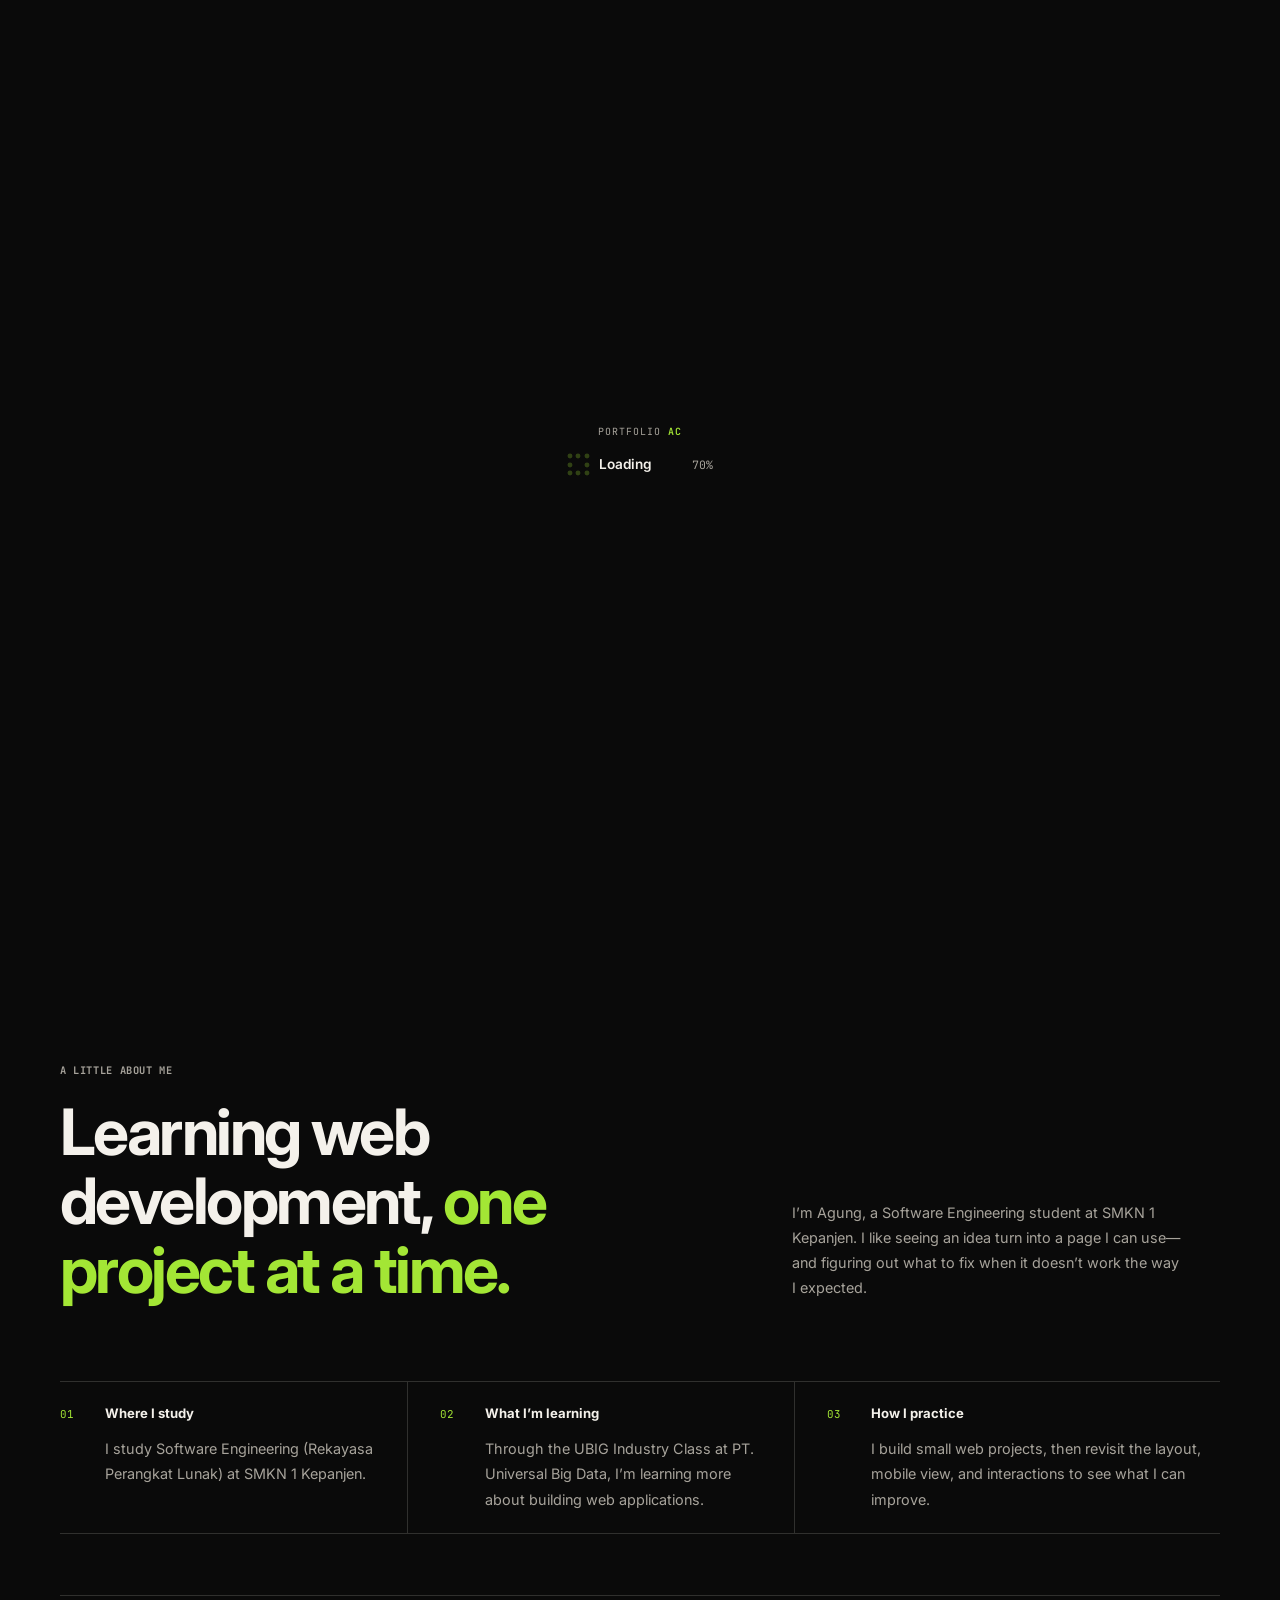
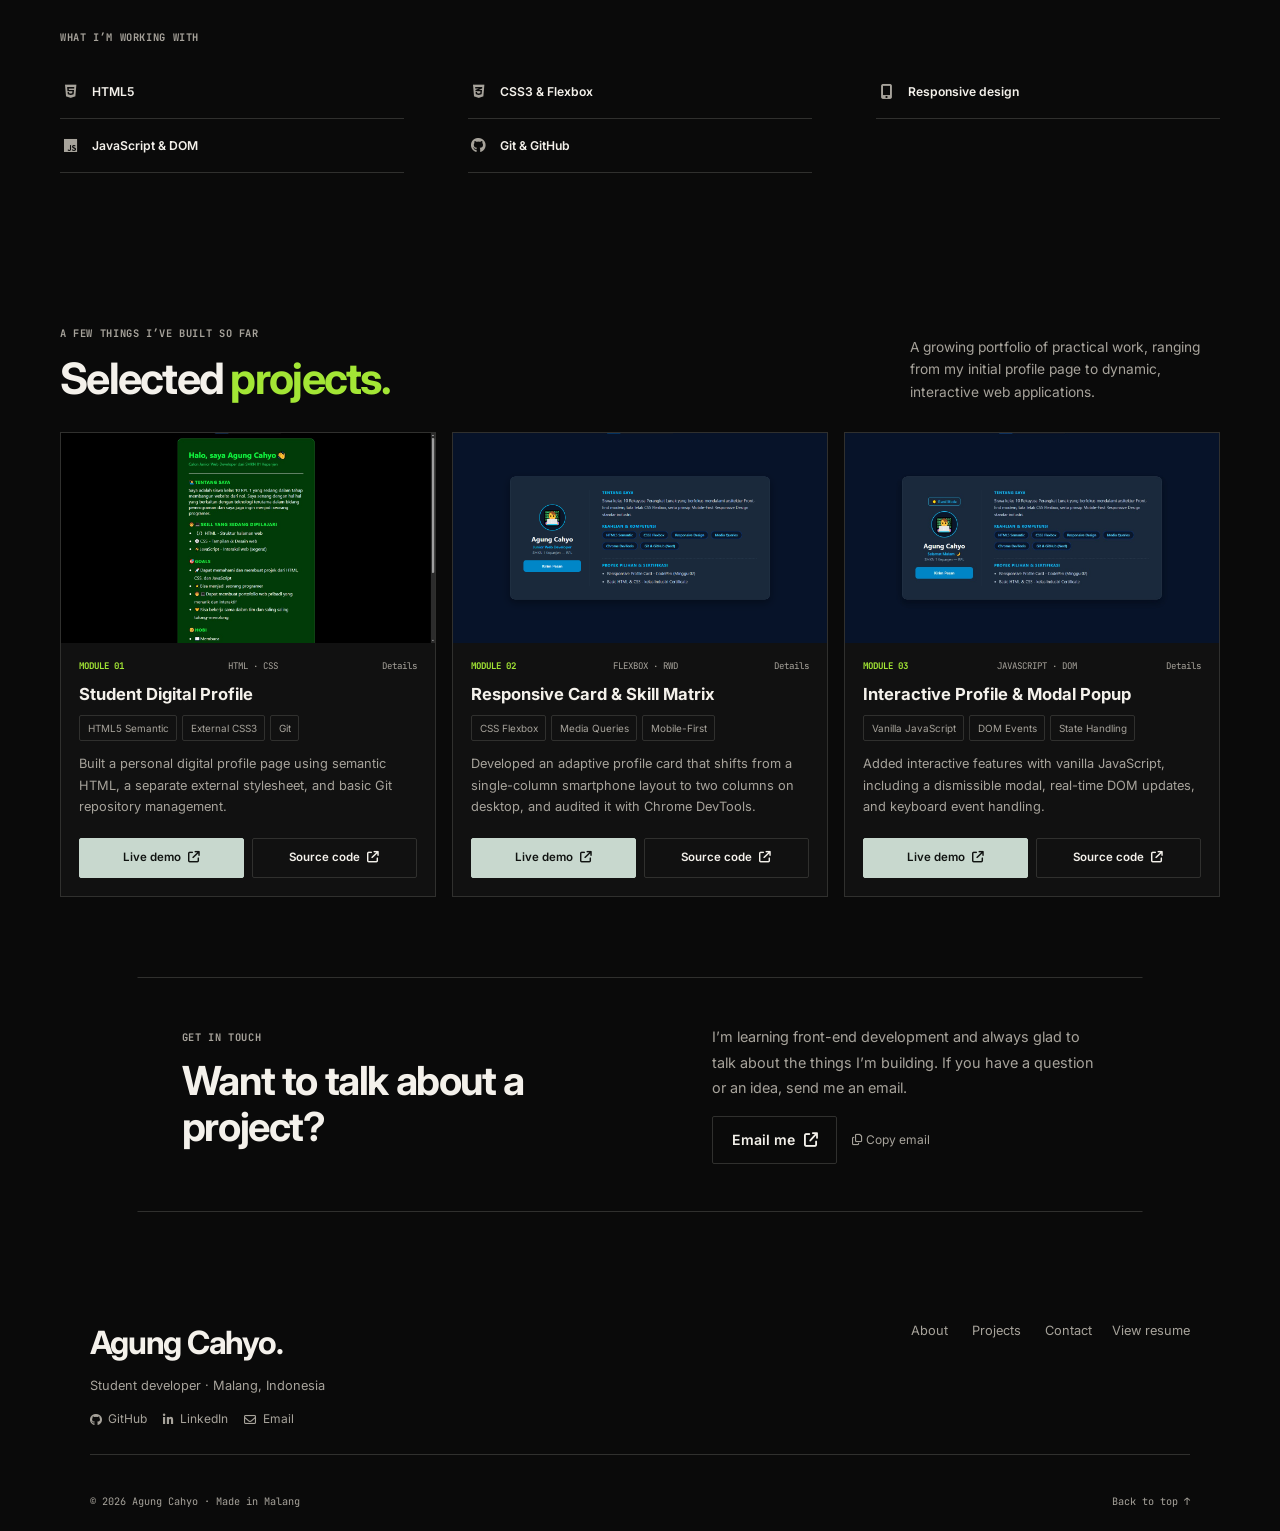
==== commit 7a5ca513: "Memperbarui tata letak dan animasi loading" ====
--- a/index.html
+++ b/index.html
@@ -22,10 +22,17 @@
 </head>
 <body>
 
-    <div id="page-loader" class="page-loader" role="status" aria-live="polite" aria-label="Loading portfolio">
-        <span class="loader-mark" aria-hidden="true">AC</span>
-        <span class="loader-bar" aria-hidden="true"><span></span></span>
-        <span class="loader-text">Loading...</span>
+    <div id="page-loader" class="page-loader" role="status" aria-live="polite" aria-label="Loading Portfolio AC">
+        <span class="loader-brand">PORTFOLIO <strong>AC</strong></span>
+        <div class="loader-status">
+            <span class="loader-cube" aria-hidden="true">
+                <span></span><span></span><span></span>
+                <span></span><span></span><span></span>
+                <span></span><span></span><span></span>
+            </span>
+            <span class="loader-text">Loading</span>
+            <span id="loader-progress" class="loader-progress" role="progressbar" aria-label="Loading progress" aria-valuemin="1" aria-valuemax="100" aria-valuenow="1">1%</span>
+        </div>
     </div>
     <noscript>
         <style>
@@ -154,32 +161,34 @@
                         </div>
                     </div>
                 </div>
-            </div>
+            </ul>
         </section>
 
         <!-- ABOUT SECTION -->
         <section id="about">
-            <div class="section-header">
-                <span class="section-tag">ABOUT ME</span>
-            </div>
-
             <div class="about-layout">
                 <div class="about-intro">
-                    <h2>Curious about how the web <span>comes together.</span></h2>
-                    <p>I’m Agung Cahyo, a Software Engineering student at SMKN 1 Kepanjen and an aspiring Front-End Developer. I learn best through hands-on project building, focusing on writing clean, thoughtful code to deliver intuitive, user-friendly web experiences.</p>
+                    <div class="about-heading">
+                        <span class="section-tag">A LITTLE ABOUT ME</span>
+                        <h2>Learning web development, <span>one project at a time.</span></h2>
+                    </div>
+                    <p>I’m Agung, a Software Engineering student at SMKN 1 Kepanjen. I like seeing an idea turn into a page I can use—and figuring out what to fix when it doesn’t work the way I expected.</p>
                 </div>
                 <div class="about-details">
                     <div class="about-detail-row">
-                        <strong>Education</strong>
-                        <p>I’m studying Software Engineering (Rekayasa Perangkat Lunak) at SMKN 1 Kepanjen.</p>
+                        <span class="about-step" aria-hidden="true">01</span>
+                        <strong>Where I study</strong>
+                        <p>I study Software Engineering (Rekayasa Perangkat Lunak) at SMKN 1 Kepanjen.</p>
                     </div>
                     <div class="about-detail-row">
-                        <strong>Industry learning</strong>
-                        <p>I am currently taking part in the UBIG Industry Class at PT. Universal Big Data, focusing on honing and expanding my skills in web application development.</p>
+                        <span class="about-step" aria-hidden="true">02</span>
+                        <strong>What I’m learning</strong>
+                        <p>Through the UBIG Industry Class at PT. Universal Big Data, I’m learning more about building web applications.</p>
                     </div>
                     <div class="about-detail-row">
-                        <strong>Current focus</strong>
-                        <p>Building practical projects, iterating to learn, and polishing the details to make websites clean, clear, and impactful.</p>
+                        <span class="about-step" aria-hidden="true">03</span>
+                        <strong>How I practice</strong>
+                        <p>I build small web projects, then revisit the layout, mobile view, and interactions to see what I can improve.</p>
                     </div>
                 </div>
             </div>
@@ -190,13 +199,13 @@
             <div class="skills-heading">
                 <span class="section-tag">WHAT I’M WORKING WITH</span>
             </div>
-            <div class="skills-list">
-                <span>HTML5 <i class="fa-solid fa-arrow-up-right-from-square" aria-hidden="true"></i></span>
-                <span>CSS3 &amp; Flexbox <i class="fa-solid fa-arrow-up-right-from-square" aria-hidden="true"></i></span>
-                <span>Responsive design <i class="fa-solid fa-arrow-up-right-from-square" aria-hidden="true"></i></span>
-                <span>JavaScript &amp; DOM <i class="fa-solid fa-arrow-up-right-from-square" aria-hidden="true"></i></span>
-                <span>Git &amp; GitHub <i class="fa-solid fa-arrow-up-right-from-square" aria-hidden="true"></i></span>
-            </div>
+            <ul class="skills-list">
+                <li><i class="fa-brands fa-html5" aria-hidden="true"></i><span>HTML5</span></li>
+                <li><i class="fa-brands fa-css3-alt" aria-hidden="true"></i><span>CSS3 &amp; Flexbox</span></li>
+                <li><i class="fa-solid fa-mobile-screen-button" aria-hidden="true"></i><span>Responsive design</span></li>
+                <li><i class="fa-brands fa-js" aria-hidden="true"></i><span>JavaScript &amp; DOM</span></li>
+                <li><i class="fa-brands fa-github" aria-hidden="true"></i><span>Git &amp; GitHub</span></li>
+            </ul>
         </section>
 
         <!-- PROJECTS SECTION -->
@@ -318,14 +327,14 @@
         <section id="contact-section" class="cta-section">
             <div class="cta-card cta-layout">
                 <div class="cta-content">
-                    <span class="section-tag">OPEN TO PROJECTS &amp; COLLABORATION</span>
-                    <h2>Let’s build something together.</h2>
+                    <span class="section-tag">GET IN TOUCH</span>
+                    <h2>Want to talk about a project?</h2>
                 </div>
                 <div class="cta-side">
-                    <p>Have an idea for a website or want to collaborate on a project? I’d love to hear what you’re working on.</p>
+                    <p>I’m learning front-end development and always glad to talk about the things I’m building. If you have a question or an idea, send me an email.</p>
                     <div class="cta-actions">
                         <a href="mailto:agungrplkanesa@gmail.com" class="btn-secondary">
-                            Start a conversation <i class="fa-solid fa-arrow-up-right-from-square" aria-hidden="true"></i>
+                            Email me <i class="fa-solid fa-arrow-up-right-from-square" aria-hidden="true"></i>
                         </a>
                         <button type="button" id="btn-copy-email" class="btn-copy-link" title="Copy email address">
                             <i class="fa-regular fa-copy"></i> <span id="copy-text">Copy email</span>
@@ -341,33 +350,36 @@
         <div class="footer-content">
             <div class="footer-top">
                 <div class="footer-brand">
-                <h2>Agung Cahyo.</h2>
-                <p>Student developer · Malang, Indonesia</p>
-                <div class="footer-social">
-                    <a href="https://github.com/AgungCahyo02" target="_blank" rel="noopener noreferrer" aria-label="GitHub"><i class="fa-brands fa-github"></i></a>
-                    <a href="https://www.linkedin.com/in/agung-cahyo-a1457a440" target="_blank" rel="noopener noreferrer" aria-label="LinkedIn"><i class="fa-brands fa-linkedin-in"></i></a>
-                    <a href="mailto:agungrplkanesa@gmail.com" aria-label="Email"><i class="fa-regular fa-envelope"></i></a>
-                </div>
-            </div>
-
-            <div class="footer-explore">
-                <span>EXPLORE</span>
-                <nav class="footer-nav" aria-label="Footer navigation">
-                    <a href="#about">About me</a>
-                    <a href="#projects">Projects</a>
-                    <a href="#contact-section">Get in touch</a>
-                </nav>
-                <button type="button" id="btn-resume" class="btn-resume-link">View resume</button>
-            </div>
-
-            <div class="footer-monogram" aria-hidden="true">AC</div>
+                    <h2>Agung Cahyo.</h2>
+                    <p>Student developer · Malang, Indonesia</p>
+                    <nav class="footer-social" aria-label="Social links">
+                        <a href="https://github.com/AgungCahyo02" target="_blank" rel="noopener noreferrer">
+                            <i class="fa-brands fa-github" aria-hidden="true"></i><span>GitHub</span>
+                        </a>
+                        <a href="https://www.linkedin.com/in/agung-cahyo-a1457a440" target="_blank" rel="noopener noreferrer">
+                            <i class="fa-brands fa-linkedin-in" aria-hidden="true"></i><span>LinkedIn</span>
+                        </a>
+                        <a href="mailto:agungrplkanesa@gmail.com">
+                            <i class="fa-regular fa-envelope" aria-hidden="true"></i><span>Email</span>
+                        </a>
+                    </nav>
+                </div>
+
+                <div class="footer-explore">
+                    <nav class="footer-nav" aria-label="Footer navigation">
+                        <a href="#about">About</a>
+                        <a href="#projects">Projects</a>
+                        <a href="#contact-section">Contact</a>
+                    </nav>
+                    <button type="button" id="btn-resume" class="btn-resume-link">View resume</button>
+                </div>
             </div>
 
             <div class="footer-bottom">
-            <p>&copy; <span id="year">2026</span> Agung Cahyo <span aria-hidden="true">·</span> Made in Malang</p>
-            <div class="easter-egg">
-                <a href="#hero">Back to top ↑</a>
-            </div>
+                <p>&copy; <span id="year">2026</span> Agung Cahyo <span aria-hidden="true">·</span> Made in Malang</p>
+                <div class="easter-egg">
+                    <a href="#hero">Back to top ↑</a>
+                </div>
             </div>
         </div>
     </footer>
--- a/style.css
+++ b/style.css
@@ -103,52 +103,128 @@
     flex-direction: column;
     justify-content: center;
     align-items: center;
-    gap: 1rem;
+    gap: 0.8rem;
     background: var(--bg-main);
+    opacity: 1;
+    transition: opacity 240ms ease;
+}
+
+.page-loader.is-hiding {
+    opacity: 0;
+    pointer-events: none;
 }
 
 .page-loader.is-hidden {
     display: none;
 }
 
-.loader-mark {
-    color: var(--text-main);
-    font-size: 1.5rem;
-    font-weight: 800;
-    letter-spacing: -0.08em;
+.loader-brand {
+    color: var(--text-muted);
+    font-family: var(--font-mono);
+    font-size: 0.62rem;
+    letter-spacing: 0.1em;
+}
+
+.loader-brand strong {
+    color: var(--accent-moss);
+    font-weight: 600;
+}
+
+.loader-status {
+    display: flex;
+    align-items: center;
+    gap: 0.6rem;
 }
 
 .loader-text {
+    color: var(--text-main);
+    font-family: var(--font-sans);
+    font-size: 0.85rem;
+    font-weight: 600;
+}
+
+.loader-progress {
+    min-width: 3.2rem;
     color: var(--text-muted);
     font-family: var(--font-mono);
-    font-size: 0.75rem;
-    letter-spacing: 0.04em;
-}
-
-.loader-bar {
-    width: min(180px, 45vw);
-    height: 3px;
-    overflow: hidden;
-    background: var(--border-color);
-}
-
-.loader-bar span {
-    display: block;
-    width: 40%;
-    height: 100%;
+    font-size: 0.72rem;
+    font-variant-numeric: tabular-nums;
+    text-align: right;
+}
+
+.loader-cube {
+    display: grid;
+    grid-template-columns: repeat(3, 6px);
+    gap: 2.5px;
+}
+
+.loader-cube span {
+    width: 6px;
+    height: 6px;
+    border-radius: 50%;
     background: var(--accent-moss);
-    animation: loader-progress 1.1s ease-in-out infinite;
-}
-
-@keyframes loader-progress {
-    from { transform: translateX(-100%); }
-    to { transform: translateX(250%); }
+    opacity: 0.25;
+    transform: scale(0.82);
+    animation: cube-dot-orbit 720ms ease-in-out infinite;
+}
+
+.loader-cube span:nth-of-type(1) {
+    animation-delay: 0ms;
+}
+
+.loader-cube span:nth-of-type(2) {
+    animation-delay: 90ms;
+}
+
+.loader-cube span:nth-of-type(3) {
+    animation-delay: 180ms;
+}
+
+.loader-cube span:nth-of-type(4) {
+    animation-delay: 630ms;
+}
+
+.loader-cube span:nth-of-type(5) {
+    visibility: hidden;
+    animation: none;
+}
+
+.loader-cube span:nth-of-type(6) {
+    animation-delay: 270ms;
+}
+
+.loader-cube span:nth-of-type(7) {
+    animation-delay: 540ms;
+}
+
+.loader-cube span:nth-of-type(8) {
+    animation-delay: 450ms;
+}
+
+.loader-cube span:nth-of-type(9) {
+    animation-delay: 360ms;
+}
+
+@keyframes cube-dot-orbit {
+    0%, 14%, 100% {
+        opacity: 0.25;
+        transform: scale(0.82);
+    }
+    7% {
+        opacity: 1;
+        transform: scale(1);
+    }
 }
 
 @media (prefers-reduced-motion: reduce) {
-    .loader-bar span {
+    .loader-cube span {
         animation: none;
-        width: 100%;
+        opacity: 0.8;
+        transform: none;
+    }
+
+    .page-loader {
+        transition: none;
     }
 }/* Helper Classes */
 
@@ -2912,9 +2988,19 @@
 
 .about-layout {
     display: grid;
-    grid-template-columns: minmax(0, 0.9fr) minmax(0, 1.1fr);
-    gap: clamp(3rem, 8vw, 7.5rem);
-    align-items: start;
+    gap: clamp(2.5rem, 6vw, 5rem);
+}
+
+.about-intro {
+    display: grid;
+    grid-template-columns: minmax(0, 1.2fr) minmax(250px, 0.8fr);
+    gap: clamp(2rem, 7vw, 7rem);
+    align-items: end;
+}
+
+.about-heading .section-tag {
+    display: block;
+    margin-bottom: 1.1rem;
 }
 
 .about-intro h2,
@@ -2928,6 +3014,12 @@
     line-height: 1.17;
 }
 
+.about-intro h2 {
+    max-width: 620px;
+    font-size: clamp(2.35rem, 5vw, 4rem);
+    line-height: 1.08;
+}
+
 .about-intro h2 span,
 .section-header h2 span {
     color: var(--accent-moss);
@@ -2941,25 +3033,51 @@
 }
 
 .about-intro p {
-    max-width: 470px;
-    margin-top: 1rem;
+    max-width: 390px;
+    margin: 0 0 0.25rem;
 }
 
 .about-details {
+    display: grid;
+    grid-template-columns: 0.9fr 1fr 1.1fr;
     border-top: 1px solid var(--border-color);
+    border-bottom: 1px solid var(--border-color);
 }
 
 .about-detail-row {
     display: grid;
-    grid-template-columns: minmax(115px, 0.55fr) minmax(0, 1.45fr);
-    gap: 1.5rem;
-    padding: 1.15rem 0;
-    border-bottom: 1px solid var(--border-color);
+    grid-template-columns: 2rem 1fr;
+    align-content: start;
+    gap: 0.35rem 0.8rem;
+    padding: 1.35rem clamp(1rem, 2.5vw, 2rem);
+    border-right: 1px solid var(--border-color);
+}
+
+.about-detail-row:first-child {
+    padding-left: 0;
+}
+
+.about-detail-row:last-child {
+    padding-right: 0;
+    border-right: 0;
+}
+
+.about-step {
+    color: var(--accent-moss);
+    font-family: var(--font-mono);
+    font-size: 0.68rem;
+    padding-top: 0.08rem;
 }
 
 .about-detail-row strong {
     color: var(--text-main);
     font-size: 0.82rem;
+    line-height: 1.5;
+}
+
+.about-detail-row p {
+    grid-column: 2;
+    margin-top: 0.45rem;
 }
 
 #expertise {
@@ -2973,28 +3091,38 @@
 
 .skills-list {
     display: grid;
-    grid-template-columns: repeat(5, minmax(0, 1fr));
-    gap: 0.65rem;
-}
-
-.skills-list span {
-    display: flex;
-    align-items: center;
-    justify-content: space-between;
-    gap: 0.5rem;
-    min-height: 44px;
-    padding: 0.65rem 0.8rem;
-    color: var(--text-main);
-    background: var(--bg-card);
-    border: 1px solid var(--border-color);
+    grid-template-columns: repeat(3, minmax(0, 1fr));
+    column-gap: clamp(1.5rem, 5vw, 4.5rem);
+    padding: 0;
+    list-style: none;
+}
+
+.skills-list li {
+    display: flex;
+    min-height: 54px;
+    align-items: center;
+    gap: 0.75rem;
+    color: var(--text-main);
+    border-bottom: 1px solid var(--border-color);
+}
+
+.skills-list li i {
+    width: 1.25rem;
+    flex: 0 0 auto;
+    color: var(--text-muted);
+    font-size: 0.95rem;
+    text-align: center;
+    transition: color 180ms ease;
+}
+
+.skills-list li span {
     font-size: 0.76rem;
     font-weight: 600;
-}
-
-.skills-list i {
-    flex: 0 0 auto;
-    color: var(--accent-moss);
-    font-size: 0.62rem;
+    line-height: 1.45;
+}
+
+.skills-list li:hover i {
+    color: var(--accent-moss);
 }
 
 #projects {
@@ -3153,23 +3281,34 @@
 
 .cta-card.cta-layout {
     display: grid;
-    grid-template-columns: 1.2fr 0.8fr;
-    align-items: center;
-    gap: 2.5rem;
-    padding: clamp(2rem, 4vw, 3.2rem);
-    background: var(--bg-card);
-    border: 1px solid var(--border-color);
+    grid-template-columns: 1fr 0.85fr;
+    align-items: center;
+    gap: clamp(2rem, 6vw, 5rem);
+    padding: clamp(1.5rem, 3.5vw, 2.75rem);
+    background: transparent;
+    border: 1px solid transparent;
+    border-top-color: var(--border-color);
+    border-bottom-color: var(--border-color);
     border-radius: 0;
     text-align: left;
 }
 
+body.light-mode .cta-card.cta-layout {
+    background: var(--bg-card);
+    border-color: var(--border-color);
+}
+
 .cta-content h2 {
-    max-width: 540px;
-    margin-top: 0.85rem;
-    font-size: clamp(2rem, 4vw, 2.8rem);
+    max-width: 470px;
+    margin-top: 0.55rem;
+    font-family: var(--font-sans);
+    font-size: clamp(1.8rem, 3.2vw, 2.5rem);
+    letter-spacing: -0.035em;
+    line-height: 1.16;
 }
 
 .cta-side p {
+    max-width: 430px;
     margin-bottom: 1rem;
     color: var(--text-muted);
     font-size: 0.9rem;
@@ -3201,16 +3340,16 @@
 }
 
 footer {
-    padding: 3.5rem max(7%, calc((100% - 1160px) / 2)) 1.6rem;
+    padding: 2.5rem max(7%, calc((100% - 1160px) / 2)) 1.25rem;
     background: transparent;
     border-top: 0;
 }
 
 .footer-top {
     position: relative;
-    min-height: 210px;
+    min-height: 0;
     align-items: flex-start;
-    padding: 0 0 2rem;
+    padding: 0 0 1.5rem;
     border-bottom: 1px solid var(--border-color);
 }
 
@@ -3228,37 +3367,38 @@
 }
 
 .footer-social {
-    gap: 0.55rem;
-    margin-top: 1.1rem;
+    flex-wrap: wrap;
+    gap: 1rem;
+    margin-top: 0.8rem;
 }
 
 .footer-social a {
-    width: 38px;
-    height: 38px;
-    color: var(--text-main);
-    background: transparent;
-    border: 1px solid var(--border-color);
+    display: inline-flex;
+    width: auto;
+    height: auto;
+    align-items: center;
+    gap: 0.4rem;
+    color: var(--text-muted);
+    background: none;
+    border: 0;
     border-radius: 0;
+    font-size: 0.75rem;
+    text-decoration: none;
+    transition: color 180ms ease;
 }
 
 .footer-explore {
-    z-index: 1;
-    display: flex;
-    flex-direction: column;
-    gap: 0.6rem;
+    display: flex;
+    align-items: center;
+    flex-wrap: wrap;
+    gap: 1.25rem;
     padding-top: 0.25rem;
 }
 
-.footer-explore > span {
-    color: var(--text-muted);
-    font-family: var(--font-mono);
-    font-size: 0.62rem;
-}
-
 .footer-nav {
     display: flex;
-    flex-direction: column;
-    gap: 0.4rem;
+    flex-wrap: wrap;
+    gap: clamp(0.9rem, 2vw, 1.5rem);
 }
 
 .footer-nav a,
@@ -3274,21 +3414,15 @@
     cursor: pointer;
 }
 
-.footer-monogram {
-    position: absolute;
-    right: 120px;
-    bottom: -0.5rem;
-    color: transparent;
-    font-size: clamp(7rem, 14vw, 10rem);
-    font-weight: 800;
-    letter-spacing: -0.09em;
-    line-height: 1;
-    -webkit-text-stroke: 1px var(--border-color);
-    user-select: none;
+.footer-nav a:hover,
+.btn-resume-link:hover,
+.footer-social a:hover,
+.footer-bottom .easter-egg a:hover {
+    color: var(--accent-moss);
 }
 
 .footer-bottom {
-    padding-top: 0.1rem;
+    padding-top: 0.9rem;
     color: var(--text-muted);
     font-family: var(--font-mono);
     font-size: 0.64rem;
@@ -3425,6 +3559,31 @@
         gap: 2rem;
     }
 
+    .about-intro {
+        grid-template-columns: 1fr;
+        gap: 1rem;
+    }
+
+    .about-intro p {
+        max-width: 520px;
+    }
+
+    .about-details {
+        grid-template-columns: 1fr;
+    }
+
+    .about-detail-row,
+    .about-detail-row:first-child,
+    .about-detail-row:last-child {
+        padding: 1rem 0;
+        border-right: 0;
+        border-bottom: 1px solid var(--border-color);
+    }
+
+    .about-detail-row:last-child {
+        border-bottom: 0;
+    }
+
     #projects .section-header {
         align-items: flex-start;
         flex-direction: column;
@@ -3434,11 +3593,22 @@
     .footer-top {
         min-height: 0;
         flex-direction: column;
+        align-items: flex-start;
         gap: 2rem;
+        text-align: left;
     }
 
     .footer-explore {
         align-self: flex-start;
+        align-items: flex-start;
+    }
+
+    .footer-nav {
+        justify-content: flex-start;
+    }
+
+    .footer-bottom {
+        text-align: left;
     }
 
     .cta-card.cta-layout {
@@ -3498,9 +3668,12 @@
         padding-top: 4rem;
     }
 
-    .about-detail-row {
-        grid-template-columns: 1fr;
-        gap: 0.3rem;
+    .about-intro h2 {
+        font-size: clamp(2.2rem, 10vw, 3rem);
+    }
+
+    .about-layout {
+        gap: 1.75rem;
     }
 
     .skills-list,
@@ -3516,10 +3689,6 @@
         padding-top: 0;
     }
 
-    .cta-card.cta-layout {
-        padding: 1.5rem 1.15rem;
-    }
-
     .cta-actions {
         align-items: flex-start;
         flex-direction: column;
@@ -3530,8 +3699,13 @@
         gap: 1.75rem;
     }
 
-    .footer-monogram {
-        display: none;
+    .footer-explore {
+        flex-direction: column;
+        gap: 0.8rem;
+    }
+
+    .footer-nav {
+        gap: 1rem;
     }
 
     .footer-bottom {
@@ -3590,22 +3764,22 @@
 }
 
 #about .about-detail-row:nth-child(2),
-#expertise .skills-list > span:nth-child(2),
+#expertise .skills-list > li:nth-child(2),
 #projects .project-card:nth-child(2) {
     animation-delay: 90ms;
 }
 
 #about .about-detail-row:nth-child(3),
-#expertise .skills-list > span:nth-child(3),
+#expertise .skills-list > li:nth-child(3),
 #projects .project-card:nth-child(3) {
     animation-delay: 180ms;
 }
 
-#expertise .skills-list > span:nth-child(4) {
+#expertise .skills-list > li:nth-child(4) {
     animation-delay: 270ms;
 }
 
-#expertise .skills-list > span:nth-child(5) {
+#expertise .skills-list > li:nth-child(5) {
     animation-delay: 360ms;
 }
 
